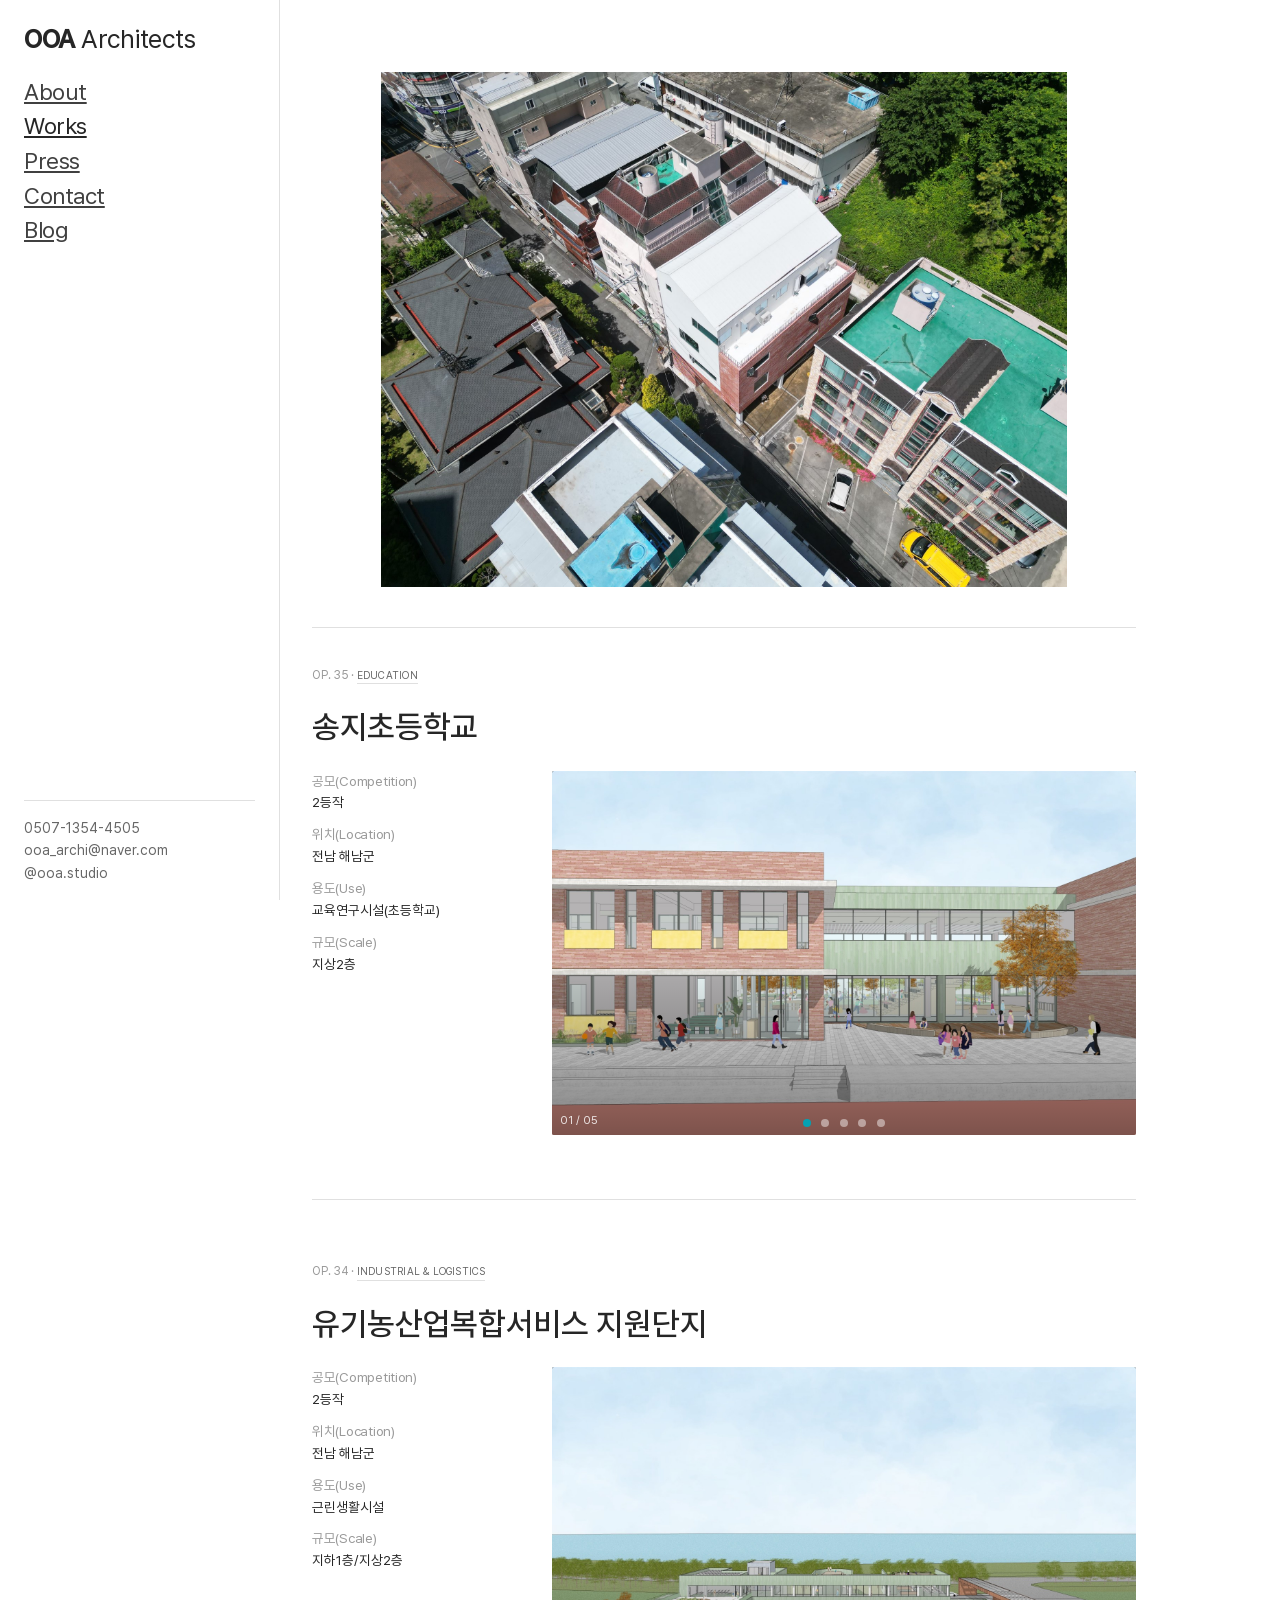
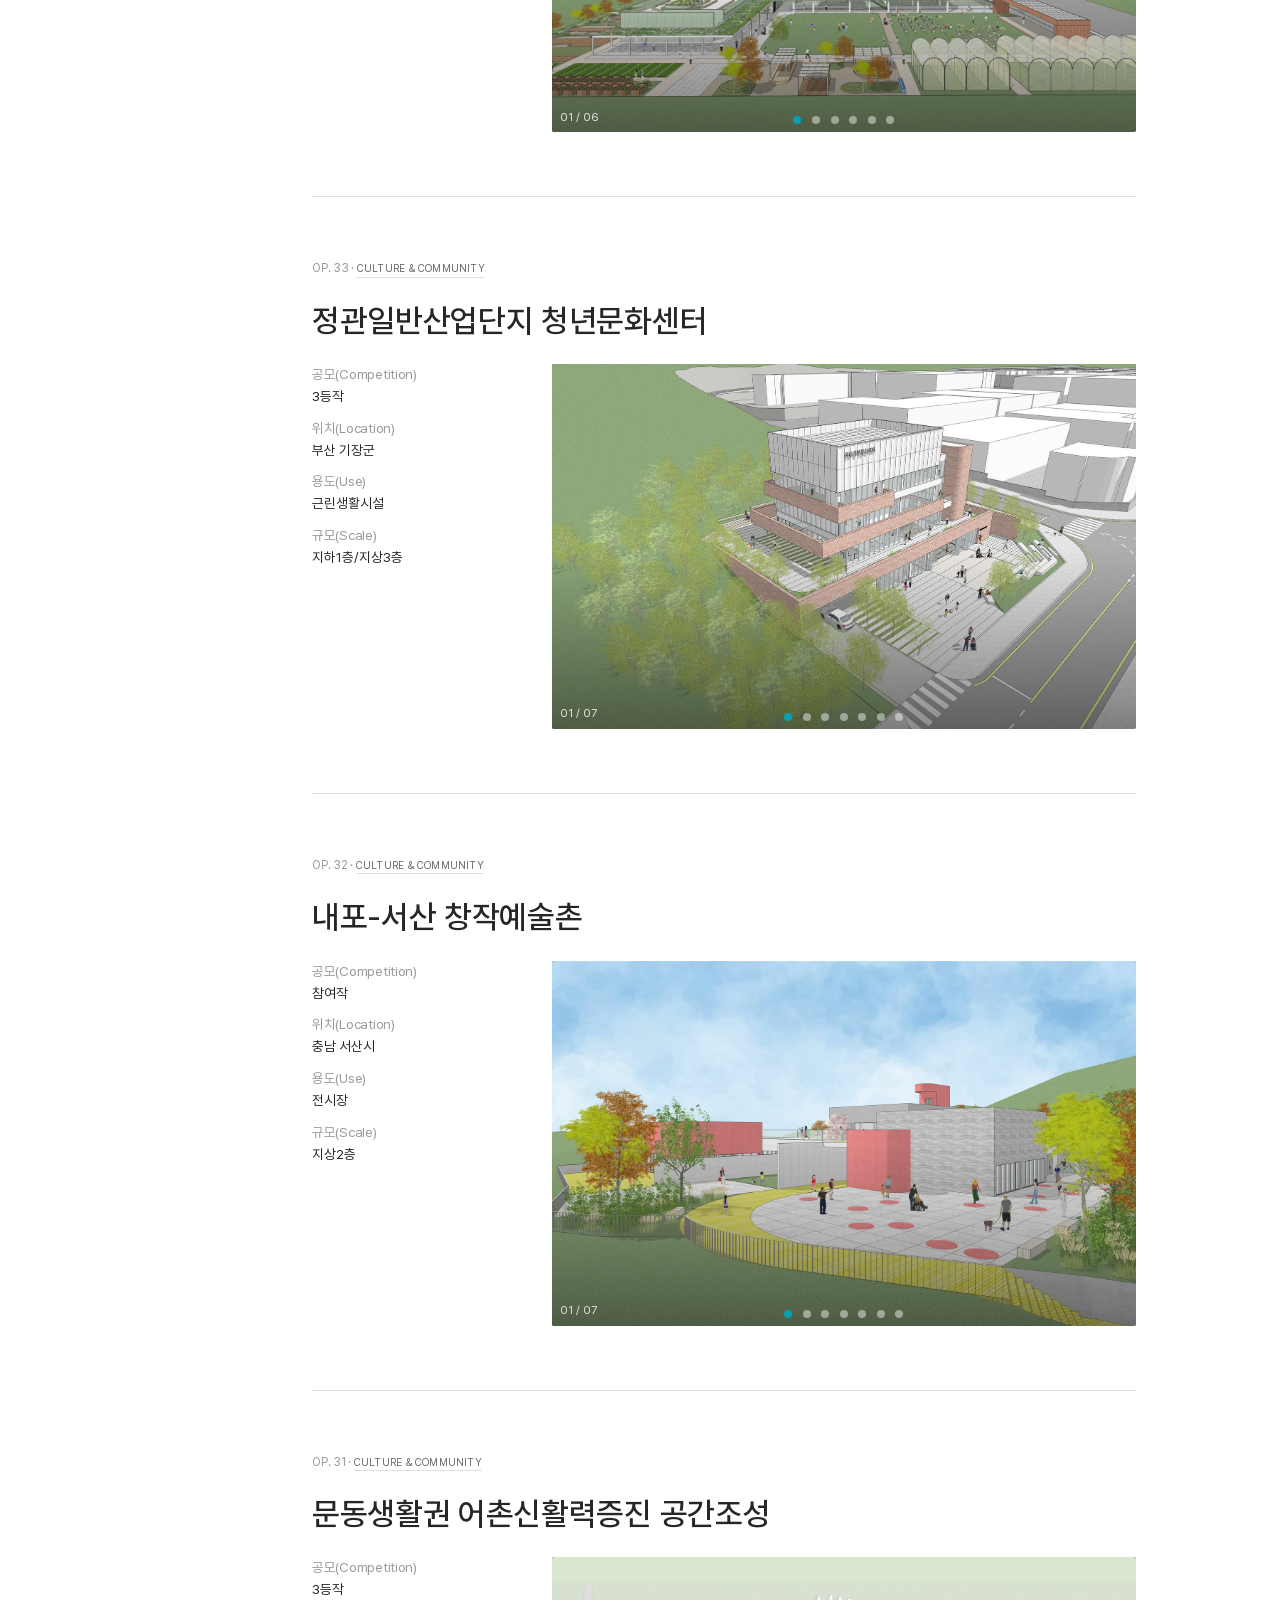
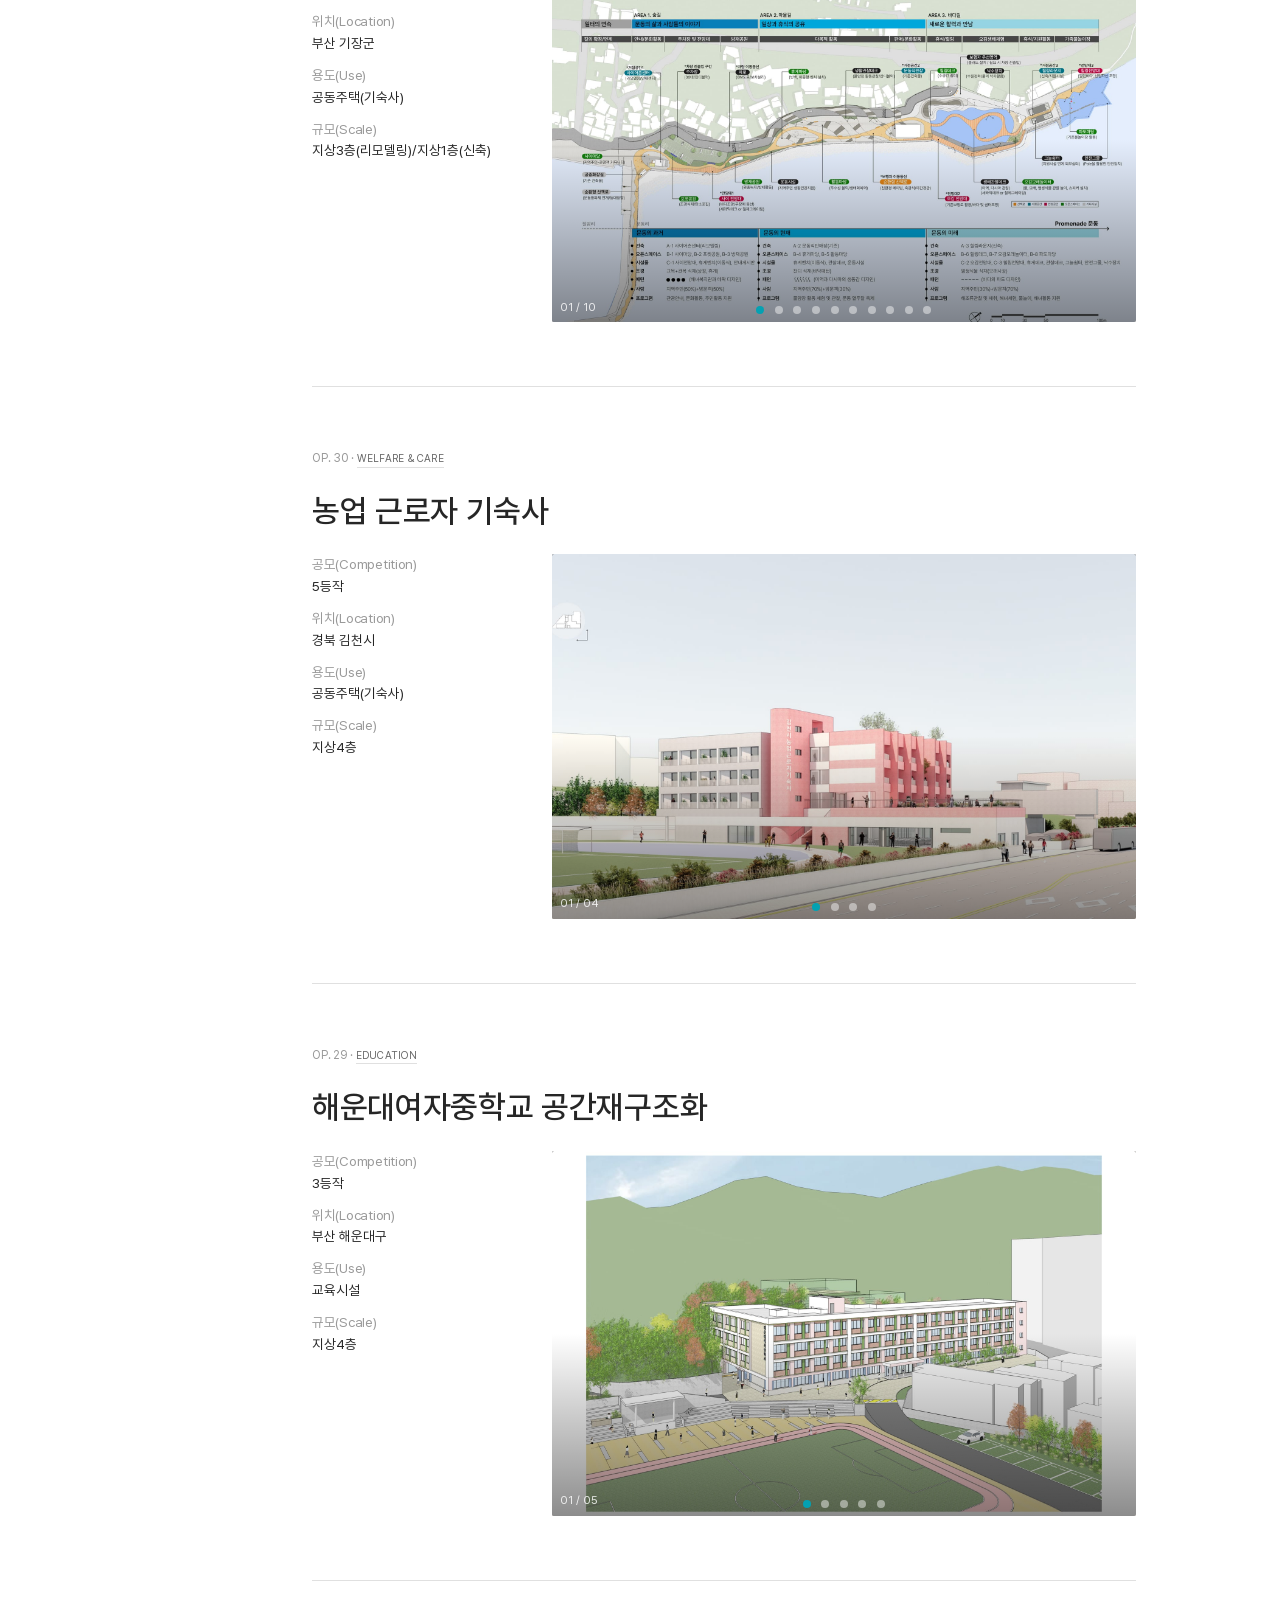
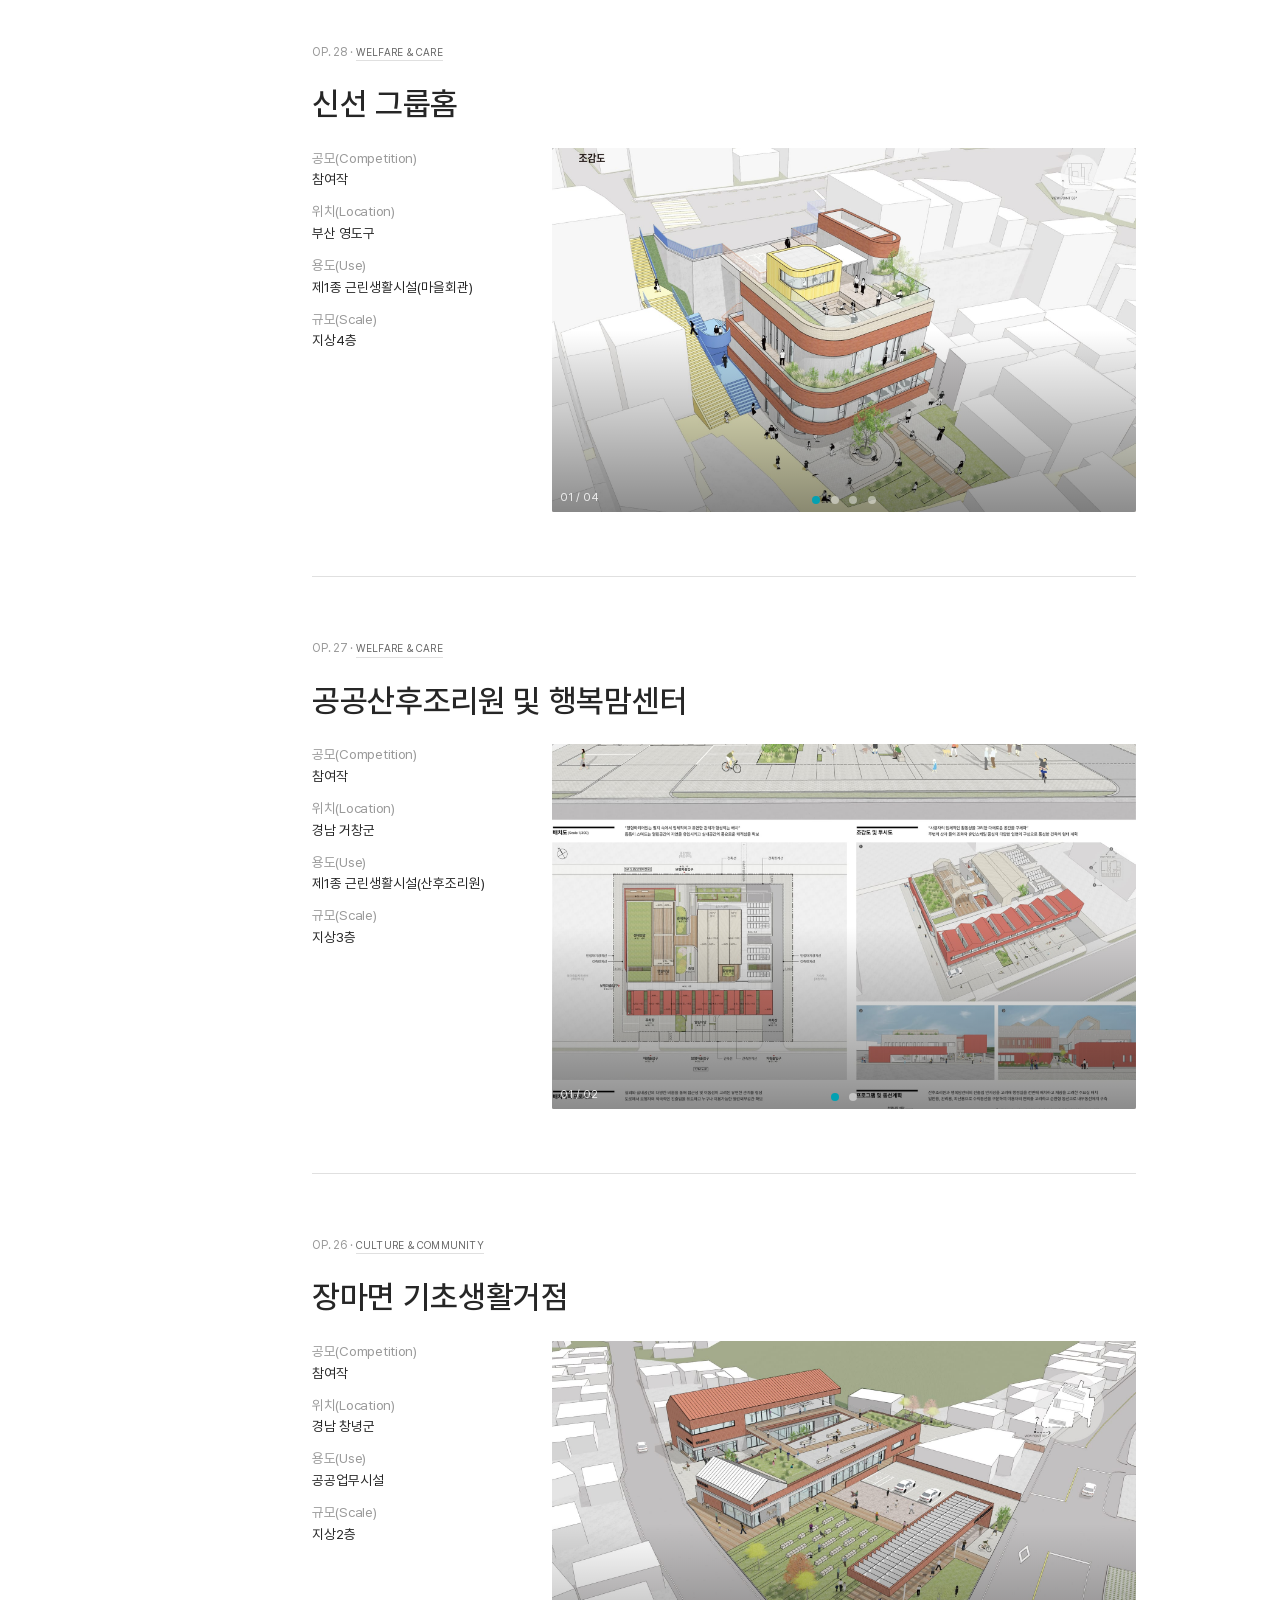
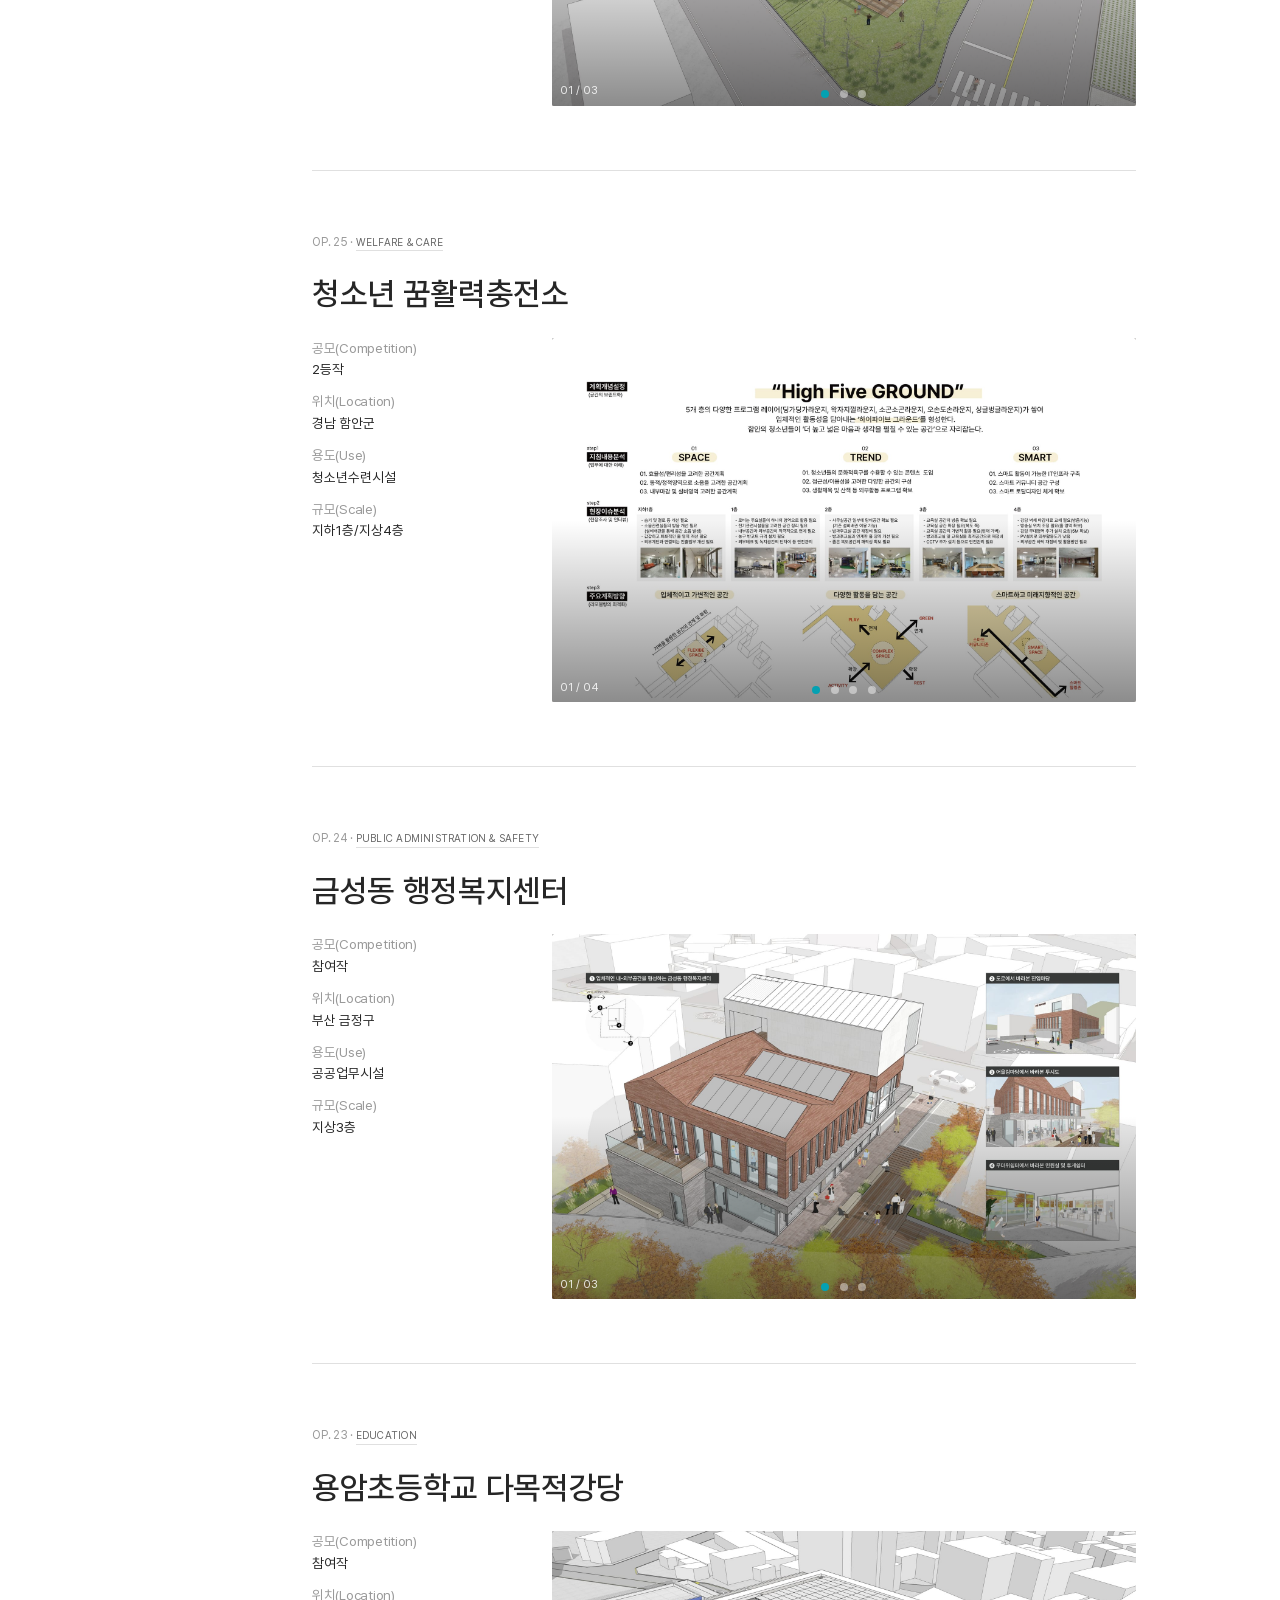
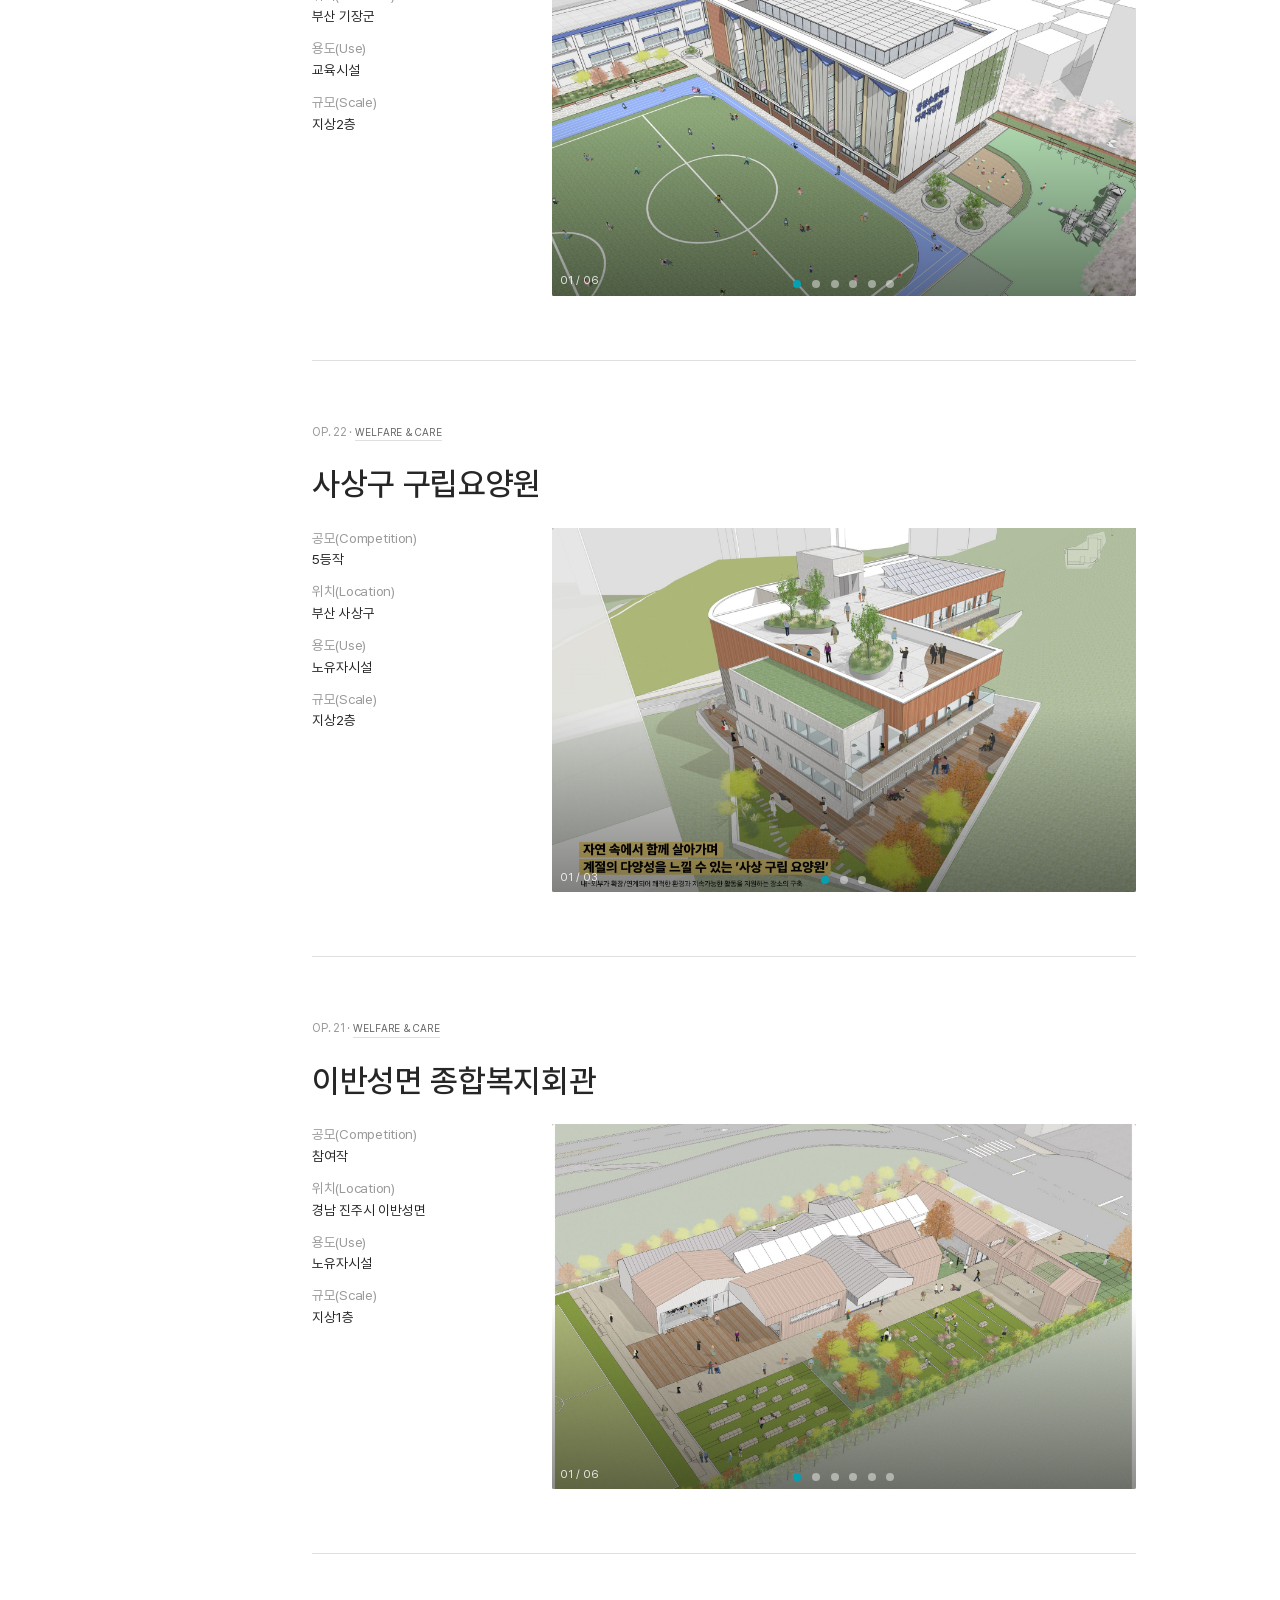
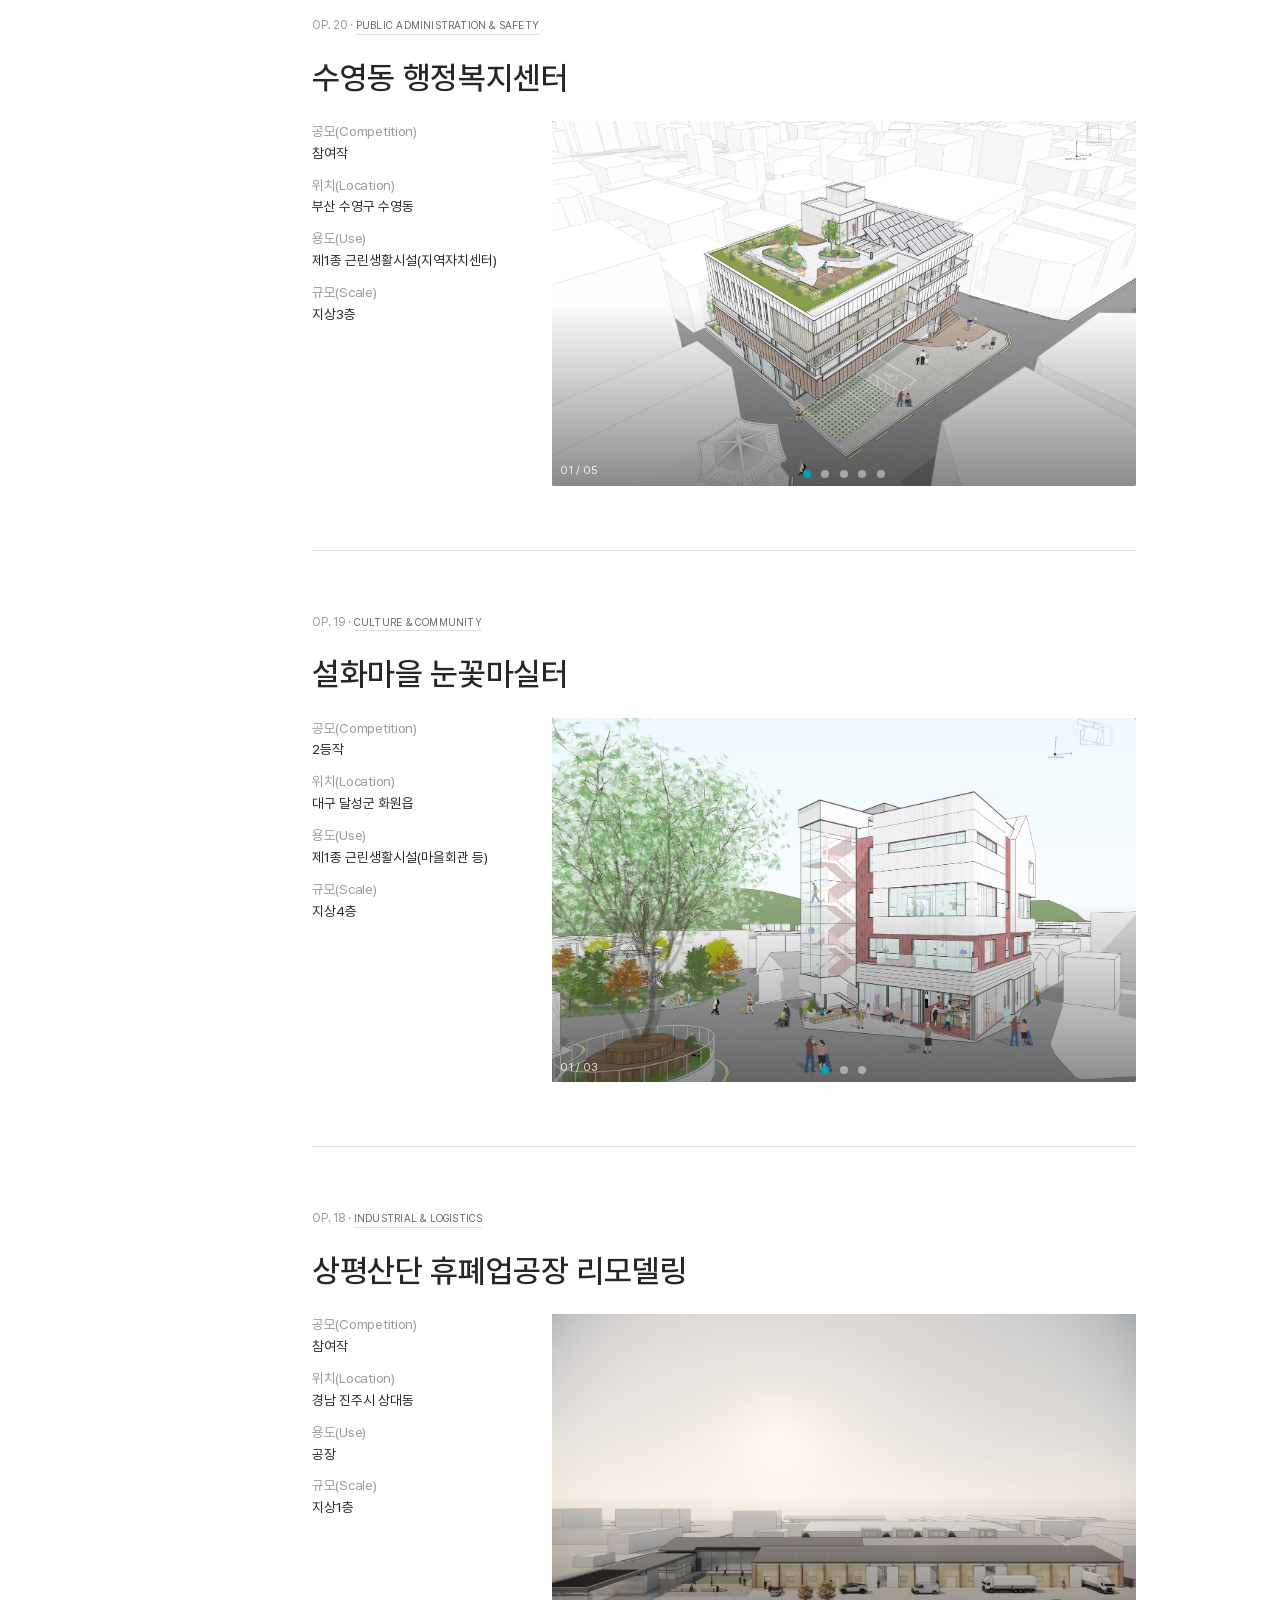
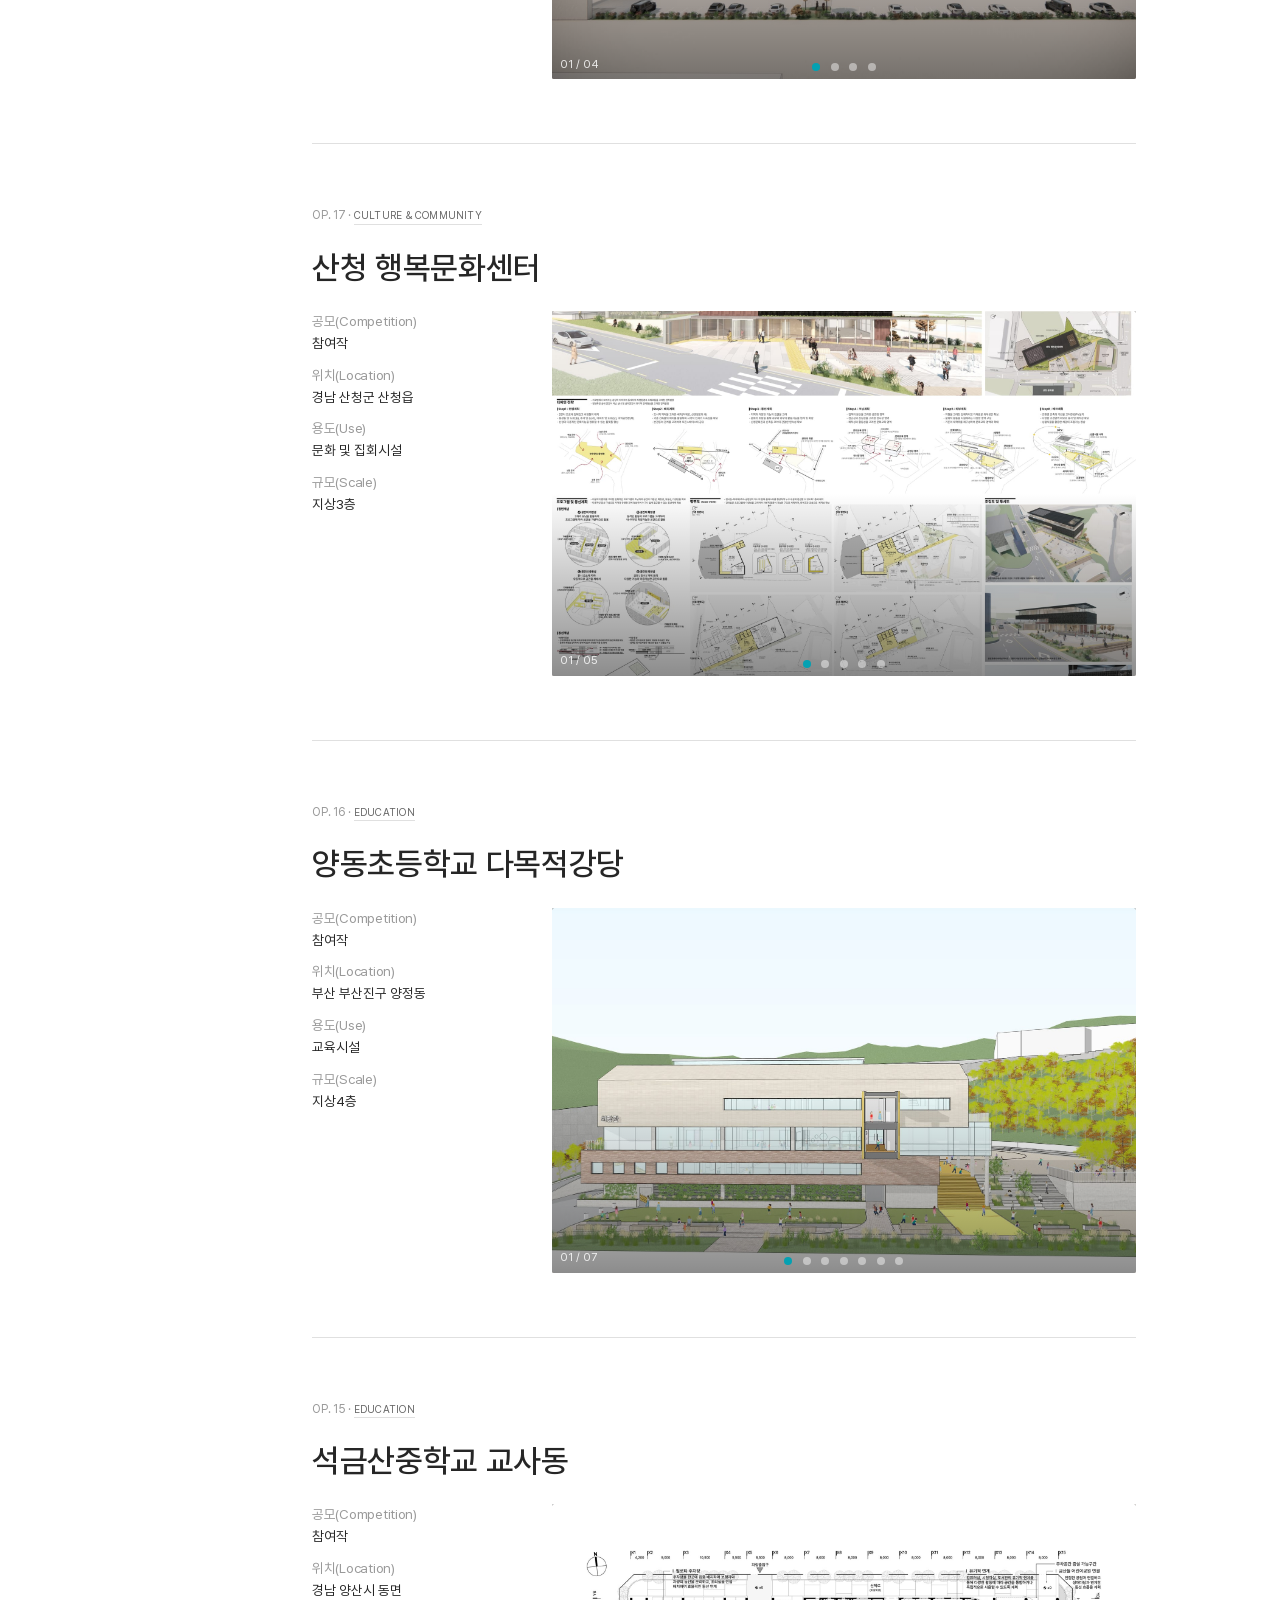
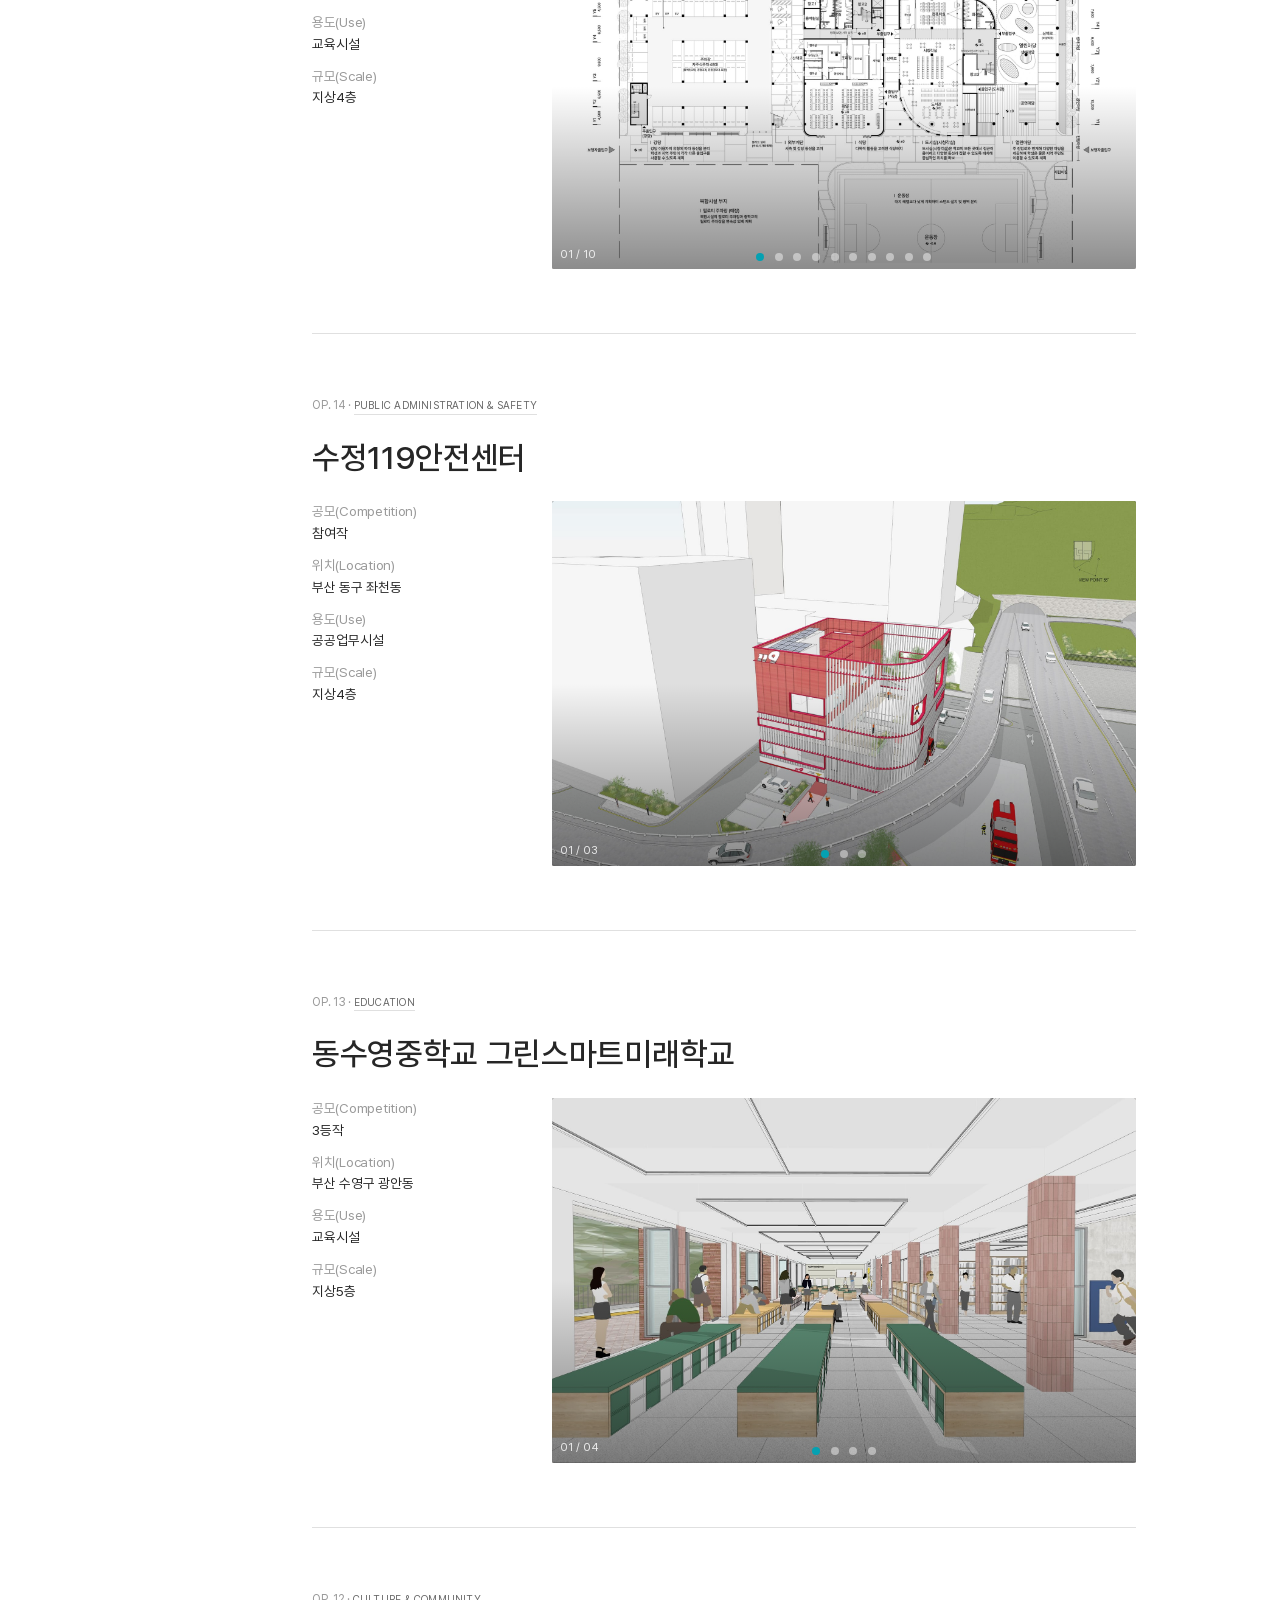
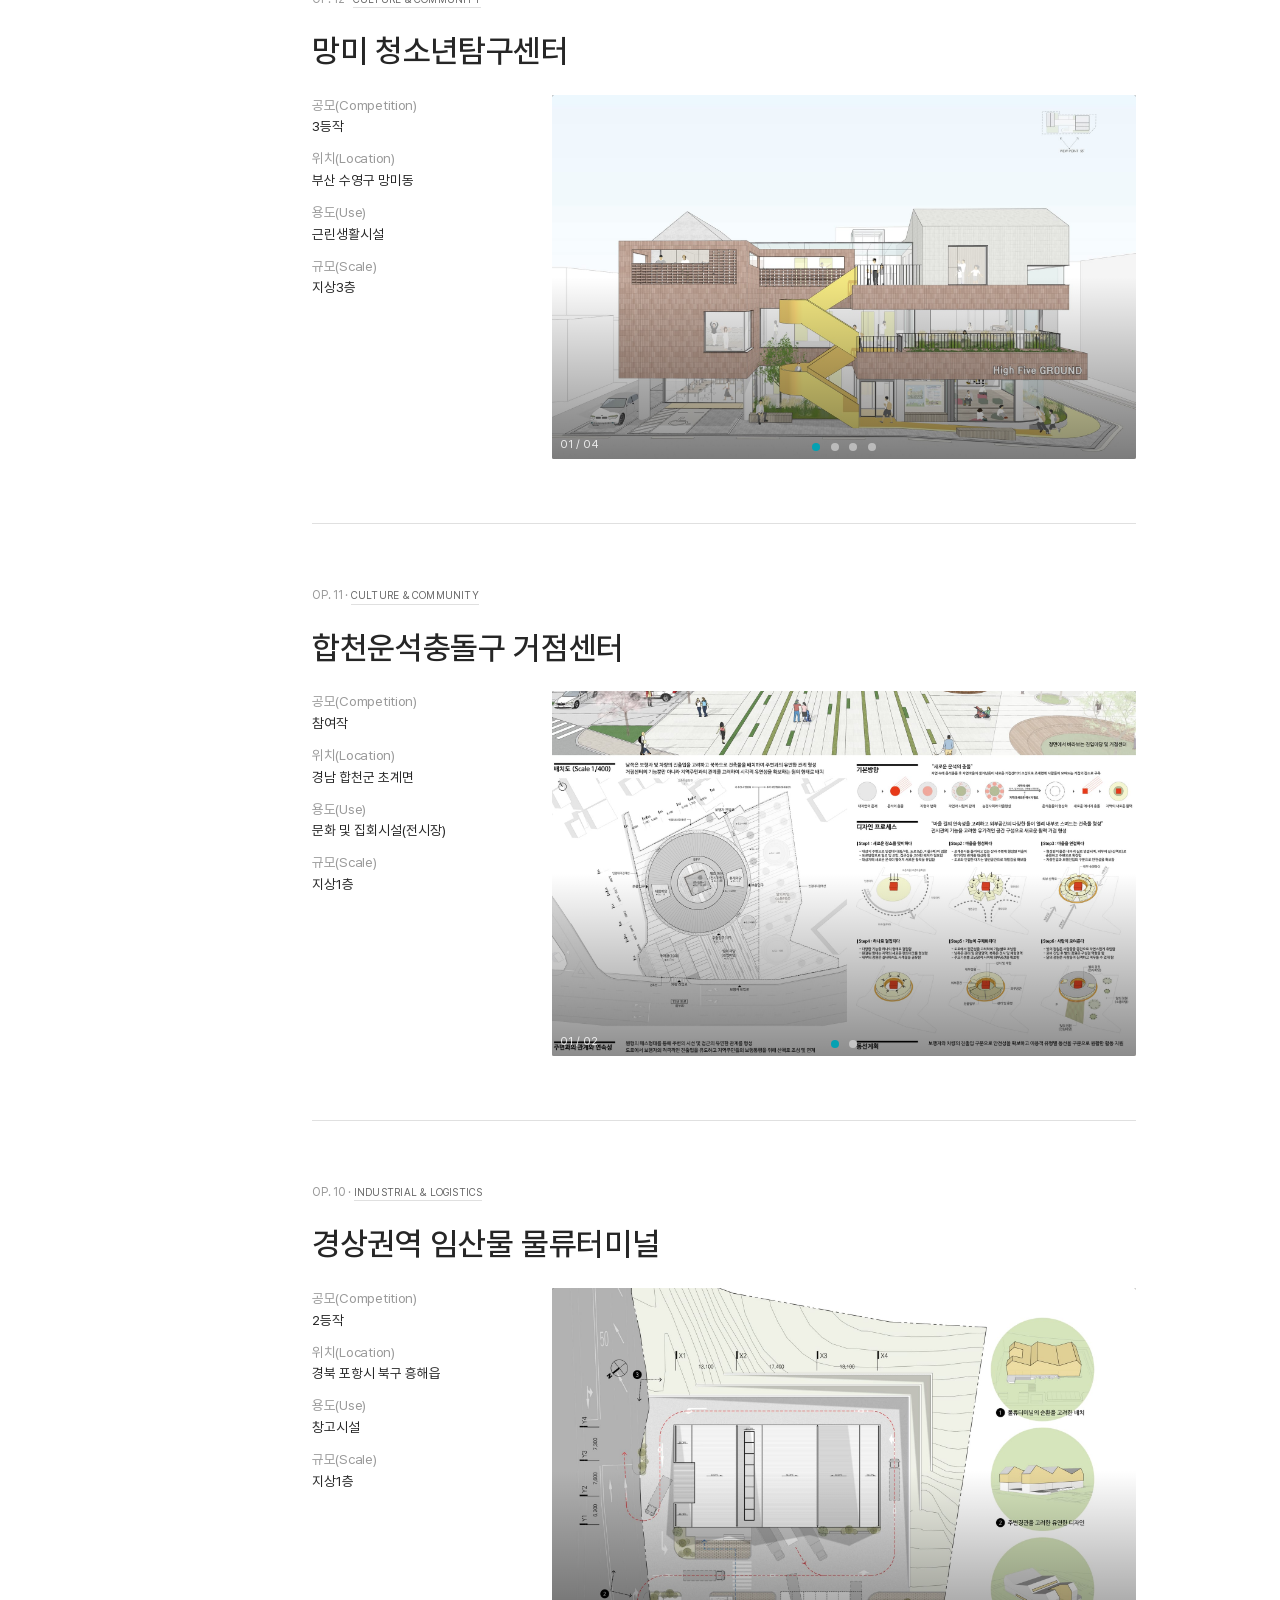
==== index.html @ 3f533fe4 "Op.35 송지초등학교(해남) 추가 2026년 해남군 설계공모 2등작을 Works에 신규 등록했다.  - images/projects/35-songji-elementary-scho" ====
<!DOCTYPE html>
<html lang="ko">
<head>
  <meta charset="UTF-8" />
  <meta name="viewport" content="width=device-width, initial-scale=1.0" />
  <title>오오에이건축사사무소 | 부산 건축설계·설계공모 OOA Architects</title>
  <meta name="description" content="부산 중구의 건축사사무소 오오에이건축사사무소(OOA Architects). 교육·복지·공공청사·문화·주거·상업·산업시설 설계공모 수상작과 프로젝트를 소개합니다." />
  <meta name="keywords" content="오오에이건축사사무소, OOA Architects, 부산 건축사사무소, 부산 건축설계" />
  <link rel="canonical" href="https://www.ooa-architects.com/" />
  <meta name="naver-site-verification" content="045cc6b8702528b6ae984b7a32e653ee4ea20d9f" />
  <meta name="google-site-verification" content="rxF_bK50j1vF-ZGdGX7BsOMOdEpN5sHxT-WtcqZuqFM" />

  <meta property="og:type" content="website" />
  <meta property="og:site_name" content="오오에이건축사사무소 OOA Architects" />
  <meta property="og:locale" content="ko_KR" />
  <meta property="og:url" content="https://www.ooa-architects.com/" />
  <meta property="og:title" content="오오에이건축사사무소 | 부산 건축설계·설계공모 OOA Architects" />
  <meta property="og:description" content="부산 중구의 건축사사무소 오오에이건축사사무소(OOA Architects). 교육·복지·공공청사·문화·주거·상업·산업시설 설계공모 수상작과 프로젝트를 소개합니다." />
  <meta property="og:image" content="https://www.ooa-architects.com/images/brand/og-cover.jpg" />
  <meta name="twitter:card" content="summary_large_image" />
  <meta name="twitter:title" content="오오에이건축사사무소 | 부산 건축설계·설계공모 OOA Architects" />
  <meta name="twitter:description" content="부산 건축사사무소 오오에이건축사사무소(OOA Architects)의 설계공모 수상작과 프로젝트." />
  <meta name="twitter:image" content="https://www.ooa-architects.com/images/brand/og-cover.jpg" />

  <link rel="icon" type="image/png" sizes="32x32" href="favicon-32x32.png" />
  <link rel="icon" type="image/png" sizes="16x16" href="favicon-16x16.png" />
  <link rel="apple-touch-icon" sizes="180x180" href="apple-touch-icon.png" />

  <link rel="stylesheet" href="css/style.css" />

  <script type="application/ld+json">
  {
    "@context": "https://schema.org",
    "@type": "ProfessionalService",
    "name": "오오에이건축사사무소 (OOA Architects)",
    "alternateName": ["오오에이건축사사무소", "OOA Architects"],
    "image": "https://www.ooa-architects.com/images/brand/og-cover.jpg",
    "url": "https://www.ooa-architects.com/",
    "telephone": "+82-507-1354-4505",
    "email": "ooa_archi@naver.com",
    "description": "부산 중구의 건축사사무소. 교육·복지·공공청사·문화·주거·상업·산업시설 설계공모 및 프로젝트를 수행합니다.",
    "foundingDate": "2023",
    "areaServed": {"@type": "AdministrativeArea", "name": "부산광역시"},
    "address": {
      "@type": "PostalAddress",
      "streetAddress": "대청로98, 4층",
      "addressLocality": "중구",
      "addressRegion": "부산광역시",
      "addressCountry": "KR"
    },
    "sameAs": ["https://www.instagram.com/ooa.studio", "https://blog.naver.com/ooa_architects"]
  }
  </script>
</head>
<body>
  <div class="intro-splash" id="introSplash" aria-hidden="true">
    <span class="intro-dot"></span>
    <div class="intro-lines">
      <p class="intro-line"><span class="intro-strong">O</span><span class="intro-light">ptimum</span></p>
      <p class="intro-line"><span class="intro-strong">O</span><span class="intro-light">pus</span></p>
      <p class="intro-line"><span class="intro-strong">A</span><span class="intro-light">rchitecture</span></p>
    </div>
  </div>

  <div class="app-shell">
    <button class="sidebar-toggle" aria-label="메뉴 열기" aria-expanded="false" aria-controls="sidebar">
      <span></span><span></span><span></span>
    </button>

    <aside class="sidebar" id="sidebar">
      <div class="sidebar-top">
        <a class="logo" href="./"><span class="logo-strong">OOA</span> Architects</a>
      </div>

      <nav class="nav-main" aria-label="주 메뉴">
        <a href="about.html">About</a>

        <details class="nav-tree">
        <summary>Works</summary>

        <details class="nav-category">
          <summary>주거·상업시설</summary>
          <ul class="project-list">
            <li><a href="project.html#07-byeolbit-village-guesthouse">별빛마을 게스트하우스</a></li>
            <li><a href="project.html#03-wondong-second-house">원동 세컨하우스</a></li>
            <li><a href="project.html#02-hwamyeong-mixed-use-house">화명 상가주택</a></li>
            <li><a href="project.html#01-mangmi-neighborhood-facility">망미 근린생활시설</a></li>
          </ul>
        </details>

        <details class="nav-category">
          <summary>문화·커뮤니티시설</summary>
          <ul class="project-list">
            <li><a href="project.html#33-jeonggwan-youth-culture-center">정관일반산업단지 청년문화센터</a></li>
            <li><a href="project.html#32-seosan-naepo-art-village">내포-서산 창작예술촌</a></li>
            <li><a href="project.html#31-mundong-fishing-village-revitalization">문동생활권 어촌신활력증진 공간조성</a></li>
            <li><a href="project.html#26-jangma-basic-living-hub">장마면 기초생활거점</a></li>
            <li><a href="project.html#19-seolhwa-village-snow-rest-area">설화마을 눈꽃마실터</a></li>
            <li><a href="project.html#17-sancheong-happiness-culture-center">산청 행복문화센터</a></li>
            <li><a href="project.html#12-mangmi-youth-center">망미 청소년탐구센터</a></li>
            <li><a href="project.html#11-hapcheon-meteorite-crater-center">합천운석충돌구 거점센터</a></li>
            <li><a href="project.html#08-namhaean-viewpoint">남해안 명품전망공간</a></li>
            <li><a href="project.html#05-gimcheon-culture-center">김천1일반산업단지 복합문화센터</a></li>
          </ul>
        </details>

        <details class="nav-category">
          <summary>교육시설</summary>
          <ul class="project-list">
            <li><a href="project.html#35-songji-elementary-school">송지초등학교</a></li>
            <li><a href="project.html#29-haeundae-girls-middle-school">해운대여자중학교 공간재구조화</a></li>
            <li><a href="project.html#23-yongam-elementary-hall">용암초등학교 다목적강당</a></li>
            <li><a href="project.html#16-yangdong-elementary-hall">양동초등학교 다목적강당</a></li>
            <li><a href="project.html#15-seokgeumsan-middle-school">석금산중학교 교사동</a></li>
            <li><a href="project.html#13-dongsuyeong-middle-school">동수영중학교 그린스마트미래학교</a></li>
            <li><a href="project.html#09-hapcheon-girls-high-school">합천여자고등학교 그린스마트 미래학교</a></li>
          </ul>
        </details>

        <details class="nav-category">
          <summary>복지·돌봄시설</summary>
          <ul class="project-list">
            <li><a href="project.html#30-gimcheon-farm-worker-dormitory">농업 근로자 기숙사</a></li>
            <li><a href="project.html#28-sinseon-group-home">신선 그룹홈</a></li>
            <li><a href="project.html#27-geochang-postpartum-care-center">공공산후조리원 및 행복맘센터</a></li>
            <li><a href="project.html#25-haman-youth-dream-station">청소년 꿈활력충전소</a></li>
            <li><a href="project.html#22-sasang-nursing-home">사상구 구립요양원</a></li>
            <li><a href="project.html#21-ibanseong-welfare-center">이반성면 종합복지회관</a></li>
            <li><a href="project.html#04-namsan-silver-community">남산지구 실버커뮤니티 교류공간</a></li>
          </ul>
        </details>

        <details class="nav-category">
          <summary>공공청사·안전시설</summary>
          <ul class="project-list">
            <li><a href="project.html#24-geumseong-dong-community-center">금성동 행정복지센터</a></li>
            <li><a href="project.html#20-suyeong-dong-community-center">수영동 행정복지센터</a></li>
            <li><a href="project.html#14-sujeong-119-safety-center">수정119안전센터</a></li>
            <li><a href="project.html#06-munhyeon-complex-government-building">문현4동 복합청사</a></li>
          </ul>
        </details>

        <details class="nav-category">
          <summary>산업·물류시설</summary>
          <ul class="project-list">
            <li><a href="project.html#34-haenam-organic-industry-complex">유기농산업복합서비스 지원단지</a></li>
            <li><a href="project.html#18-sangpyeong-industrial-remodel">상평산단 휴폐업공장 리모델링</a></li>
            <li><a href="project.html#10-pohang-agri-logistics-terminal">경상권역 임산물 물류터미널</a></li>
          </ul>
        </details>

      </details>

        <a href="press.html">Press</a>
        <a href="contact.html">Contact</a>
        <a href="https://blog.naver.com/ooa_architects" target="_blank" rel="noopener noreferrer">Blog</a>
      </nav>

      <div class="sidebar-contact">
        <p>0507-1354-4505</p>
        <p><a href="mailto:ooa_archi@naver.com">ooa_archi@naver.com</a></p>
        <p><a href="https://www.instagram.com/ooa.studio" target="_blank" rel="noopener">@ooa.studio</a></p>
      </div>
    </aside>

    <main class="page-content">
      <div class="content-col">
        <h1 class="visually-hidden">오오에이건축사사무소 OOA Architects — 공간의 본질을 설계하는 부산 건축사사무소</h1>

        <div class="hero-visual" data-hero-slideshow aria-label="오오에이건축사사무소 대표 이미지 슬라이드쇼">
          <img class="hero-visual-img is-active" src="images/main/01.jpg" alt="오오에이건축사사무소 대표 이미지 1" loading="eager" />
          <img class="hero-visual-img" src="images/main/02.jpg" alt="오오에이건축사사무소 대표 이미지 2" loading="eager" />
          <img class="hero-visual-img" src="images/main/03.jpg" alt="오오에이건축사사무소 대표 이미지 3" loading="eager" />
          <img class="hero-visual-img" src="images/main/04.jpg" alt="오오에이건축사사무소 대표 이미지 4" loading="eager" />
          <img class="hero-visual-img" src="images/main/05.jpg" alt="오오에이건축사사무소 대표 이미지 5" loading="eager" />
          <img class="hero-visual-img" src="images/main/06.jpg" alt="오오에이건축사사무소 대표 이미지 6" loading="eager" />
        </div>

        <hr class="divider" />

        <article id="35-songji-elementary-school" class="project-entry" aria-labelledby="35-songji-elementary-school-title">
          <p class="eyebrow project-entry-title">Op. 35 · <span class="tag-label">Education</span></p>
          <h2 id="35-songji-elementary-school-title" class="heading-md" style="margin-top: 0.5em;">송지초등학교</h2>
          <div class="project-entry-grid" style="margin-top: var(--space-3);">
            <dl class="project-meta-list">
              <dt>공모(Competition)</dt><dd>2등작</dd>
              <dt>위치(Location)</dt><dd>전남 해남군</dd>
              <dt>용도(Use)</dt><dd>교육연구시설(초등학교)</dd>
              <dt>규모(Scale)</dt><dd>지상2층</dd>
            </dl>
            <div class="slideshow" data-slideshow tabindex="0" aria-roledescription="슬라이드쇼" aria-label="송지초등학교 이미지 슬라이드쇼">
              <span class="slide-caption">Op. 35 · 송지초등학교</span>
              <div class="slideshow-track">
                <div class="slide tile-a is-active" data-slide role="img" aria-label="송지초등학교 이미지 1" aria-hidden="false">
                  <img class="slide-img" src="images/projects/35-songji-elementary-school/01.jpg" alt="송지초등학교 (전남 해남군, 교육연구시설) 이미지 1" loading="lazy" />
                  <span class="slide-index">01 / 05</span>
                </div>
                <div class="slide tile-b" data-slide role="img" aria-label="송지초등학교 이미지 2" aria-hidden="true">
                  <img class="slide-img" src="images/projects/35-songji-elementary-school/02.jpg" alt="송지초등학교 (전남 해남군, 교육연구시설) 이미지 2" loading="lazy" />
                  <span class="slide-index">02 / 05</span>
                </div>
                <div class="slide tile-c" data-slide role="img" aria-label="송지초등학교 이미지 3" aria-hidden="true">
                  <img class="slide-img" src="images/projects/35-songji-elementary-school/03.jpg" alt="송지초등학교 (전남 해남군, 교육연구시설) 이미지 3" loading="lazy" />
                  <span class="slide-index">03 / 05</span>
                </div>
                <div class="slide tile-d" data-slide role="img" aria-label="송지초등학교 이미지 4" aria-hidden="true">
                  <img class="slide-img" src="images/projects/35-songji-elementary-school/04.jpg" alt="송지초등학교 (전남 해남군, 교육연구시설) 이미지 4" loading="lazy" />
                  <span class="slide-index">04 / 05</span>
                </div>
                <div class="slide tile-a" data-slide role="img" aria-label="송지초등학교 이미지 5" aria-hidden="true">
                  <img class="slide-img" src="images/projects/35-songji-elementary-school/05.jpg" alt="송지초등학교 (전남 해남군, 교육연구시설) 이미지 5" loading="lazy" />
                  <span class="slide-index">05 / 05</span>
                </div>
              </div>
              <button class="slide-zone slide-zone-prev" type="button" aria-label="이전 이미지"></button>
              <button class="slide-zone slide-zone-next" type="button" aria-label="다음 이미지"></button>
              <div class="slide-dots" role="tablist" aria-label="이미지 선택">
                <button class="slide-dot is-active" data-dot="0" role="tab" aria-selected="true" aria-label="1번 이미지"></button>
                <button class="slide-dot" data-dot="1" role="tab" aria-selected="false" aria-label="2번 이미지"></button>
                <button class="slide-dot" data-dot="2" role="tab" aria-selected="false" aria-label="3번 이미지"></button>
                <button class="slide-dot" data-dot="3" role="tab" aria-selected="false" aria-label="4번 이미지"></button>
                <button class="slide-dot" data-dot="4" role="tab" aria-selected="false" aria-label="5번 이미지"></button>
              </div>
            </div>
          </div>
        </article>

        <article id="34-haenam-organic-industry-complex" class="project-entry" aria-labelledby="34-haenam-organic-industry-complex-title">
          <p class="eyebrow project-entry-title">Op. 34 · <span class="tag-label">Industrial &amp; Logistics</span></p>
          <h2 id="34-haenam-organic-industry-complex-title" class="heading-md" style="margin-top: 0.5em;">유기농산업복합서비스 지원단지</h2>
          <div class="project-entry-grid" style="margin-top: var(--space-3);">
            <dl class="project-meta-list">
              <dt>공모(Competition)</dt><dd>2등작</dd>
              <dt>위치(Location)</dt><dd>전남 해남군</dd>
              <dt>용도(Use)</dt><dd>근린생활시설</dd>
              <dt>규모(Scale)</dt><dd>지하1층/지상2층</dd>
            </dl>
            <div class="slideshow" data-slideshow tabindex="0" aria-roledescription="슬라이드쇼" aria-label="유기농산업복합서비스 지원단지 이미지 슬라이드쇼">
              <span class="slide-caption">Op. 34 · 유기농산업복합서비스 지원단지</span>
              <div class="slideshow-track">
                <div class="slide tile-a is-active" data-slide role="img" aria-label="유기농산업복합서비스 지원단지 이미지 1" aria-hidden="false">
                  <img class="slide-img" src="images/projects/34-haenam-organic-industry-complex/01.jpg" alt="유기농산업복합서비스 지원단지 (전남 해남군, 근린생활시설) 이미지 1" loading="lazy" />
                  <span class="slide-index">01 / 06</span>
                </div>
                <div class="slide tile-b" data-slide role="img" aria-label="유기농산업복합서비스 지원단지 이미지 2" aria-hidden="true">
                  <img class="slide-img" src="images/projects/34-haenam-organic-industry-complex/02.jpg" alt="유기농산업복합서비스 지원단지 (전남 해남군, 근린생활시설) 이미지 2" loading="lazy" />
                  <span class="slide-index">02 / 06</span>
                </div>
                <div class="slide tile-c" data-slide role="img" aria-label="유기농산업복합서비스 지원단지 이미지 3" aria-hidden="true">
                  <img class="slide-img" src="images/projects/34-haenam-organic-industry-complex/03.jpg" alt="유기농산업복합서비스 지원단지 (전남 해남군, 근린생활시설) 이미지 3" loading="lazy" />
                  <span class="slide-index">03 / 06</span>
                </div>
                <div class="slide tile-d" data-slide role="img" aria-label="유기농산업복합서비스 지원단지 이미지 4" aria-hidden="true">
                  <img class="slide-img" src="images/projects/34-haenam-organic-industry-complex/04.jpg" alt="유기농산업복합서비스 지원단지 (전남 해남군, 근린생활시설) 이미지 4" loading="lazy" />
                  <span class="slide-index">04 / 06</span>
                </div>
                <div class="slide tile-a" data-slide role="img" aria-label="유기농산업복합서비스 지원단지 이미지 5" aria-hidden="true">
                  <img class="slide-img" src="images/projects/34-haenam-organic-industry-complex/05.jpg" alt="유기농산업복합서비스 지원단지 (전남 해남군, 근린생활시설) 이미지 5" loading="lazy" />
                  <span class="slide-index">05 / 06</span>
                </div>
                <div class="slide tile-b" data-slide role="img" aria-label="유기농산업복합서비스 지원단지 이미지 6" aria-hidden="true">
                  <img class="slide-img" src="images/projects/34-haenam-organic-industry-complex/06.jpg" alt="유기농산업복합서비스 지원단지 (전남 해남군, 근린생활시설) 이미지 6" loading="lazy" />
                  <span class="slide-index">06 / 06</span>
                </div>
              </div>
              <button class="slide-zone slide-zone-prev" type="button" aria-label="이전 이미지"></button>
              <button class="slide-zone slide-zone-next" type="button" aria-label="다음 이미지"></button>
              <div class="slide-dots" role="tablist" aria-label="이미지 선택">
                <button class="slide-dot is-active" data-dot="0" role="tab" aria-selected="true" aria-label="1번 이미지"></button>
                <button class="slide-dot" data-dot="1" role="tab" aria-selected="false" aria-label="2번 이미지"></button>
                <button class="slide-dot" data-dot="2" role="tab" aria-selected="false" aria-label="3번 이미지"></button>
                <button class="slide-dot" data-dot="3" role="tab" aria-selected="false" aria-label="4번 이미지"></button>
                <button class="slide-dot" data-dot="4" role="tab" aria-selected="false" aria-label="5번 이미지"></button>
                <button class="slide-dot" data-dot="5" role="tab" aria-selected="false" aria-label="6번 이미지"></button>
              </div>
            </div>
          </div>
        </article>

        <article id="33-jeonggwan-youth-culture-center" class="project-entry" aria-labelledby="33-jeonggwan-youth-culture-center-title">
          <p class="eyebrow project-entry-title">Op. 33 · <span class="tag-label">Culture &amp; Community</span></p>
          <h2 id="33-jeonggwan-youth-culture-center-title" class="heading-md" style="margin-top: 0.5em;">정관일반산업단지 청년문화센터</h2>
          <div class="project-entry-grid" style="margin-top: var(--space-3);">
            <dl class="project-meta-list">
              <dt>공모(Competition)</dt><dd>3등작</dd>
              <dt>위치(Location)</dt><dd>부산 기장군</dd>
              <dt>용도(Use)</dt><dd>근린생활시설</dd>
              <dt>규모(Scale)</dt><dd>지하1층/지상3층</dd>
            </dl>
            <div class="slideshow" data-slideshow tabindex="0" aria-roledescription="슬라이드쇼" aria-label="정관일반산업단지 청년문화센터 이미지 슬라이드쇼">
              <span class="slide-caption">Op. 33 · 정관일반산업단지 청년문화센터</span>
              <div class="slideshow-track">
                <div class="slide tile-a is-active" data-slide role="img" aria-label="정관일반산업단지 청년문화센터 이미지 1" aria-hidden="false">
                  <img class="slide-img" src="images/projects/33-jeonggwan-youth-culture-center/01.jpg" alt="정관일반산업단지 청년문화센터 (부산 기장군, 근린생활시설) 이미지 1" loading="lazy" />
                  <span class="slide-index">01 / 07</span>
                </div>
                <div class="slide tile-b" data-slide role="img" aria-label="정관일반산업단지 청년문화센터 이미지 2" aria-hidden="true">
                  <img class="slide-img" src="images/projects/33-jeonggwan-youth-culture-center/02.jpg" alt="정관일반산업단지 청년문화센터 (부산 기장군, 근린생활시설) 이미지 2" loading="lazy" />
                  <span class="slide-index">02 / 07</span>
                </div>
                <div class="slide tile-c" data-slide role="img" aria-label="정관일반산업단지 청년문화센터 이미지 3" aria-hidden="true">
                  <img class="slide-img" src="images/projects/33-jeonggwan-youth-culture-center/03.jpg" alt="정관일반산업단지 청년문화센터 (부산 기장군, 근린생활시설) 이미지 3" loading="lazy" />
                  <span class="slide-index">03 / 07</span>
                </div>
                <div class="slide tile-d" data-slide role="img" aria-label="정관일반산업단지 청년문화센터 이미지 4" aria-hidden="true">
                  <img class="slide-img" src="images/projects/33-jeonggwan-youth-culture-center/04.jpg" alt="정관일반산업단지 청년문화센터 (부산 기장군, 근린생활시설) 이미지 4" loading="lazy" />
                  <span class="slide-index">04 / 07</span>
                </div>
                <div class="slide tile-a" data-slide role="img" aria-label="정관일반산업단지 청년문화센터 이미지 5" aria-hidden="true">
                  <img class="slide-img" src="images/projects/33-jeonggwan-youth-culture-center/05.jpg" alt="정관일반산업단지 청년문화센터 (부산 기장군, 근린생활시설) 이미지 5" loading="lazy" />
                  <span class="slide-index">05 / 07</span>
                </div>
                <div class="slide tile-b" data-slide role="img" aria-label="정관일반산업단지 청년문화센터 이미지 6" aria-hidden="true">
                  <img class="slide-img" src="images/projects/33-jeonggwan-youth-culture-center/06.jpg" alt="정관일반산업단지 청년문화센터 (부산 기장군, 근린생활시설) 이미지 6" loading="lazy" />
                  <span class="slide-index">06 / 07</span>
                </div>
                <div class="slide tile-c" data-slide role="img" aria-label="정관일반산업단지 청년문화센터 이미지 7" aria-hidden="true">
                  <img class="slide-img" src="images/projects/33-jeonggwan-youth-culture-center/07.jpg" alt="정관일반산업단지 청년문화센터 (부산 기장군, 근린생활시설) 이미지 7" loading="lazy" />
                  <span class="slide-index">07 / 07</span>
                </div>
              </div>
              <button class="slide-zone slide-zone-prev" type="button" aria-label="이전 이미지"></button>
              <button class="slide-zone slide-zone-next" type="button" aria-label="다음 이미지"></button>
              <div class="slide-dots" role="tablist" aria-label="이미지 선택">
                <button class="slide-dot is-active" data-dot="0" role="tab" aria-selected="true" aria-label="1번 이미지"></button>
                <button class="slide-dot" data-dot="1" role="tab" aria-selected="false" aria-label="2번 이미지"></button>
                <button class="slide-dot" data-dot="2" role="tab" aria-selected="false" aria-label="3번 이미지"></button>
                <button class="slide-dot" data-dot="3" role="tab" aria-selected="false" aria-label="4번 이미지"></button>
                <button class="slide-dot" data-dot="4" role="tab" aria-selected="false" aria-label="5번 이미지"></button>
                <button class="slide-dot" data-dot="5" role="tab" aria-selected="false" aria-label="6번 이미지"></button>
                <button class="slide-dot" data-dot="6" role="tab" aria-selected="false" aria-label="7번 이미지"></button>
              </div>
            </div>
          </div>
        </article>

        <article id="32-seosan-naepo-art-village" class="project-entry" aria-labelledby="32-seosan-naepo-art-village-title">
          <p class="eyebrow project-entry-title">Op. 32 · <span class="tag-label">Culture &amp; Community</span></p>
          <h2 id="32-seosan-naepo-art-village-title" class="heading-md" style="margin-top: 0.5em;">내포-서산 창작예술촌</h2>
          <div class="project-entry-grid" style="margin-top: var(--space-3);">
            <dl class="project-meta-list">
              <dt>공모(Competition)</dt><dd>참여작</dd>
              <dt>위치(Location)</dt><dd>충남 서산시</dd>
              <dt>용도(Use)</dt><dd>전시장</dd>
              <dt>규모(Scale)</dt><dd>지상2층</dd>
            </dl>
            <div class="slideshow" data-slideshow tabindex="0" aria-roledescription="슬라이드쇼" aria-label="내포-서산 창작예술촌 이미지 슬라이드쇼">
              <span class="slide-caption">Op. 32 · 내포-서산 창작예술촌</span>
              <div class="slideshow-track">
                <div class="slide tile-a is-active" data-slide role="img" aria-label="내포-서산 창작예술촌 이미지 1" aria-hidden="false">
                  <img class="slide-img" src="images/projects/32-seosan-naepo-art-village/01.jpg" alt="내포-서산 창작예술촌 (충남 서산시, 전시장) 이미지 1" loading="lazy" />
                  <span class="slide-index">01 / 07</span>
                </div>
                <div class="slide tile-b" data-slide role="img" aria-label="내포-서산 창작예술촌 이미지 2" aria-hidden="true">
                  <img class="slide-img" src="images/projects/32-seosan-naepo-art-village/02.jpg" alt="내포-서산 창작예술촌 (충남 서산시, 전시장) 이미지 2" loading="lazy" />
                  <span class="slide-index">02 / 07</span>
                </div>
                <div class="slide tile-c" data-slide role="img" aria-label="내포-서산 창작예술촌 이미지 3" aria-hidden="true">
                  <img class="slide-img" src="images/projects/32-seosan-naepo-art-village/03.jpg" alt="내포-서산 창작예술촌 (충남 서산시, 전시장) 이미지 3" loading="lazy" />
                  <span class="slide-index">03 / 07</span>
                </div>
                <div class="slide tile-d" data-slide role="img" aria-label="내포-서산 창작예술촌 이미지 4" aria-hidden="true">
                  <img class="slide-img" src="images/projects/32-seosan-naepo-art-village/04.jpg" alt="내포-서산 창작예술촌 (충남 서산시, 전시장) 이미지 4" loading="lazy" />
                  <span class="slide-index">04 / 07</span>
                </div>
                <div class="slide tile-a" data-slide role="img" aria-label="내포-서산 창작예술촌 이미지 5" aria-hidden="true">
                  <img class="slide-img" src="images/projects/32-seosan-naepo-art-village/05.jpg" alt="내포-서산 창작예술촌 (충남 서산시, 전시장) 이미지 5" loading="lazy" />
                  <span class="slide-index">05 / 07</span>
                </div>
                <div class="slide tile-b" data-slide role="img" aria-label="내포-서산 창작예술촌 이미지 6" aria-hidden="true">
                  <img class="slide-img" src="images/projects/32-seosan-naepo-art-village/06.jpg" alt="내포-서산 창작예술촌 (충남 서산시, 전시장) 이미지 6" loading="lazy" />
                  <span class="slide-index">06 / 07</span>
                </div>
                <div class="slide tile-c" data-slide role="img" aria-label="내포-서산 창작예술촌 이미지 7" aria-hidden="true">
                  <img class="slide-img" src="images/projects/32-seosan-naepo-art-village/07.jpg" alt="내포-서산 창작예술촌 (충남 서산시, 전시장) 이미지 7" loading="lazy" />
                  <span class="slide-index">07 / 07</span>
                </div>
              </div>
              <button class="slide-zone slide-zone-prev" type="button" aria-label="이전 이미지"></button>
              <button class="slide-zone slide-zone-next" type="button" aria-label="다음 이미지"></button>
              <div class="slide-dots" role="tablist" aria-label="이미지 선택">
                <button class="slide-dot is-active" data-dot="0" role="tab" aria-selected="true" aria-label="1번 이미지"></button>
                <button class="slide-dot" data-dot="1" role="tab" aria-selected="false" aria-label="2번 이미지"></button>
                <button class="slide-dot" data-dot="2" role="tab" aria-selected="false" aria-label="3번 이미지"></button>
                <button class="slide-dot" data-dot="3" role="tab" aria-selected="false" aria-label="4번 이미지"></button>
                <button class="slide-dot" data-dot="4" role="tab" aria-selected="false" aria-label="5번 이미지"></button>
                <button class="slide-dot" data-dot="5" role="tab" aria-selected="false" aria-label="6번 이미지"></button>
                <button class="slide-dot" data-dot="6" role="tab" aria-selected="false" aria-label="7번 이미지"></button>
              </div>
            </div>
          </div>
        </article>

        <article id="31-mundong-fishing-village-revitalization" class="project-entry" aria-labelledby="31-mundong-fishing-village-revitalization-title">
          <p class="eyebrow project-entry-title">Op. 31 · <span class="tag-label">Culture &amp; Community</span></p>
          <h2 id="31-mundong-fishing-village-revitalization-title" class="heading-md" style="margin-top: 0.5em;">문동생활권 어촌신활력증진 공간조성</h2>
          <div class="project-entry-grid" style="margin-top: var(--space-3);">
            <dl class="project-meta-list">
              <dt>공모(Competition)</dt><dd>3등작</dd>
              <dt>위치(Location)</dt><dd>부산 기장군</dd>
              <dt>용도(Use)</dt><dd>공동주택(기숙사)</dd>
              <dt>규모(Scale)</dt><dd>지상3층(리모델링)/지상1층(신축)</dd>
            </dl>
            <div class="slideshow" data-slideshow tabindex="0" aria-roledescription="슬라이드쇼" aria-label="문동생활권 어촌신활력증진 공간조성 이미지 슬라이드쇼">
              <span class="slide-caption">Op. 31 · 문동생활권 어촌신활력증진 공간조성</span>
              <div class="slideshow-track">
                <div class="slide tile-a is-active" data-slide role="img" aria-label="문동생활권 어촌신활력증진 공간조성 이미지 1" aria-hidden="false">
                  <img class="slide-img" src="images/projects/31-mundong-fishing-village-revitalization/01.jpg" alt="문동생활권 어촌신활력증진 공간조성 (부산 기장군, 공동주택(기숙사)) 이미지 1" loading="lazy" />
                  <span class="slide-index">01 / 10</span>
                </div>
                <div class="slide tile-b" data-slide role="img" aria-label="문동생활권 어촌신활력증진 공간조성 이미지 2" aria-hidden="true">
                  <img class="slide-img" src="images/projects/31-mundong-fishing-village-revitalization/02.jpg" alt="문동생활권 어촌신활력증진 공간조성 (부산 기장군, 공동주택(기숙사)) 이미지 2" loading="lazy" />
                  <span class="slide-index">02 / 10</span>
                </div>
                <div class="slide tile-c" data-slide role="img" aria-label="문동생활권 어촌신활력증진 공간조성 이미지 3" aria-hidden="true">
                  <img class="slide-img" src="images/projects/31-mundong-fishing-village-revitalization/03.jpg" alt="문동생활권 어촌신활력증진 공간조성 (부산 기장군, 공동주택(기숙사)) 이미지 3" loading="lazy" />
                  <span class="slide-index">03 / 10</span>
                </div>
                <div class="slide tile-d" data-slide role="img" aria-label="문동생활권 어촌신활력증진 공간조성 이미지 4" aria-hidden="true">
                  <img class="slide-img" src="images/projects/31-mundong-fishing-village-revitalization/04.jpg" alt="문동생활권 어촌신활력증진 공간조성 (부산 기장군, 공동주택(기숙사)) 이미지 4" loading="lazy" />
                  <span class="slide-index">04 / 10</span>
                </div>
                <div class="slide tile-a" data-slide role="img" aria-label="문동생활권 어촌신활력증진 공간조성 이미지 5" aria-hidden="true">
                  <img class="slide-img" src="images/projects/31-mundong-fishing-village-revitalization/05.jpg" alt="문동생활권 어촌신활력증진 공간조성 (부산 기장군, 공동주택(기숙사)) 이미지 5" loading="lazy" />
                  <span class="slide-index">05 / 10</span>
                </div>
                <div class="slide tile-b" data-slide role="img" aria-label="문동생활권 어촌신활력증진 공간조성 이미지 6" aria-hidden="true">
                  <img class="slide-img" src="images/projects/31-mundong-fishing-village-revitalization/06.jpg" alt="문동생활권 어촌신활력증진 공간조성 (부산 기장군, 공동주택(기숙사)) 이미지 6" loading="lazy" />
                  <span class="slide-index">06 / 10</span>
                </div>
                <div class="slide tile-c" data-slide role="img" aria-label="문동생활권 어촌신활력증진 공간조성 이미지 7" aria-hidden="true">
                  <img class="slide-img" src="images/projects/31-mundong-fishing-village-revitalization/07.jpg" alt="문동생활권 어촌신활력증진 공간조성 (부산 기장군, 공동주택(기숙사)) 이미지 7" loading="lazy" />
                  <span class="slide-index">07 / 10</span>
                </div>
                <div class="slide tile-d" data-slide role="img" aria-label="문동생활권 어촌신활력증진 공간조성 이미지 8" aria-hidden="true">
                  <img class="slide-img" src="images/projects/31-mundong-fishing-village-revitalization/08.jpg" alt="문동생활권 어촌신활력증진 공간조성 (부산 기장군, 공동주택(기숙사)) 이미지 8" loading="lazy" />
                  <span class="slide-index">08 / 10</span>
                </div>
                <div class="slide tile-a" data-slide role="img" aria-label="문동생활권 어촌신활력증진 공간조성 이미지 9" aria-hidden="true">
                  <img class="slide-img" src="images/projects/31-mundong-fishing-village-revitalization/09.jpg" alt="문동생활권 어촌신활력증진 공간조성 (부산 기장군, 공동주택(기숙사)) 이미지 9" loading="lazy" />
                  <span class="slide-index">09 / 10</span>
                </div>
                <div class="slide tile-b" data-slide role="img" aria-label="문동생활권 어촌신활력증진 공간조성 이미지 10" aria-hidden="true">
                  <img class="slide-img" src="images/projects/31-mundong-fishing-village-revitalization/10.jpg" alt="문동생활권 어촌신활력증진 공간조성 (부산 기장군, 공동주택(기숙사)) 이미지 10" loading="lazy" />
                  <span class="slide-index">10 / 10</span>
                </div>
              </div>
              <button class="slide-zone slide-zone-prev" type="button" aria-label="이전 이미지"></button>
              <button class="slide-zone slide-zone-next" type="button" aria-label="다음 이미지"></button>
              <div class="slide-dots" role="tablist" aria-label="이미지 선택">
                <button class="slide-dot is-active" data-dot="0" role="tab" aria-selected="true" aria-label="1번 이미지"></button>
                <button class="slide-dot" data-dot="1" role="tab" aria-selected="false" aria-label="2번 이미지"></button>
                <button class="slide-dot" data-dot="2" role="tab" aria-selected="false" aria-label="3번 이미지"></button>
                <button class="slide-dot" data-dot="3" role="tab" aria-selected="false" aria-label="4번 이미지"></button>
                <button class="slide-dot" data-dot="4" role="tab" aria-selected="false" aria-label="5번 이미지"></button>
                <button class="slide-dot" data-dot="5" role="tab" aria-selected="false" aria-label="6번 이미지"></button>
                <button class="slide-dot" data-dot="6" role="tab" aria-selected="false" aria-label="7번 이미지"></button>
                <button class="slide-dot" data-dot="7" role="tab" aria-selected="false" aria-label="8번 이미지"></button>
                <button class="slide-dot" data-dot="8" role="tab" aria-selected="false" aria-label="9번 이미지"></button>
                <button class="slide-dot" data-dot="9" role="tab" aria-selected="false" aria-label="10번 이미지"></button>
              </div>
            </div>
          </div>
        </article>

        <article id="30-gimcheon-farm-worker-dormitory" class="project-entry" aria-labelledby="30-gimcheon-farm-worker-dormitory-title">
          <p class="eyebrow project-entry-title">Op. 30 · <span class="tag-label">Welfare &amp; Care</span></p>
          <h2 id="30-gimcheon-farm-worker-dormitory-title" class="heading-md" style="margin-top: 0.5em;">농업 근로자 기숙사</h2>
          <div class="project-entry-grid" style="margin-top: var(--space-3);">
            <dl class="project-meta-list">
              <dt>공모(Competition)</dt><dd>5등작</dd>
              <dt>위치(Location)</dt><dd>경북 김천시</dd>
              <dt>용도(Use)</dt><dd>공동주택(기숙사)</dd>
              <dt>규모(Scale)</dt><dd>지상4층</dd>
            </dl>
            <div class="slideshow" data-slideshow tabindex="0" aria-roledescription="슬라이드쇼" aria-label="농업 근로자 기숙사 이미지 슬라이드쇼">
              <span class="slide-caption">Op. 30 · 농업 근로자 기숙사</span>
              <div class="slideshow-track">
                <div class="slide tile-a is-active" data-slide role="img" aria-label="농업 근로자 기숙사 이미지 1" aria-hidden="false">
                  <img class="slide-img" src="images/projects/30-gimcheon-farm-worker-dormitory/01.jpg" alt="농업 근로자 기숙사 (경북 김천시, 공동주택(기숙사)) 이미지 1" loading="lazy" />
                  <span class="slide-index">01 / 04</span>
                </div>
                <div class="slide tile-b" data-slide role="img" aria-label="농업 근로자 기숙사 이미지 2" aria-hidden="true">
                  <img class="slide-img" src="images/projects/30-gimcheon-farm-worker-dormitory/02.jpg" alt="농업 근로자 기숙사 (경북 김천시, 공동주택(기숙사)) 이미지 2" loading="lazy" />
                  <span class="slide-index">02 / 04</span>
                </div>
                <div class="slide tile-c" data-slide role="img" aria-label="농업 근로자 기숙사 이미지 3" aria-hidden="true">
                  <img class="slide-img" src="images/projects/30-gimcheon-farm-worker-dormitory/03.jpg" alt="농업 근로자 기숙사 (경북 김천시, 공동주택(기숙사)) 이미지 3" loading="lazy" />
                  <span class="slide-index">03 / 04</span>
                </div>
                <div class="slide tile-d" data-slide role="img" aria-label="농업 근로자 기숙사 이미지 4" aria-hidden="true">
                  <img class="slide-img" src="images/projects/30-gimcheon-farm-worker-dormitory/04.jpg" alt="농업 근로자 기숙사 (경북 김천시, 공동주택(기숙사)) 이미지 4" loading="lazy" />
                  <span class="slide-index">04 / 04</span>
                </div>
              </div>
              <button class="slide-zone slide-zone-prev" type="button" aria-label="이전 이미지"></button>
              <button class="slide-zone slide-zone-next" type="button" aria-label="다음 이미지"></button>
              <div class="slide-dots" role="tablist" aria-label="이미지 선택">
                <button class="slide-dot is-active" data-dot="0" role="tab" aria-selected="true" aria-label="1번 이미지"></button>
                <button class="slide-dot" data-dot="1" role="tab" aria-selected="false" aria-label="2번 이미지"></button>
                <button class="slide-dot" data-dot="2" role="tab" aria-selected="false" aria-label="3번 이미지"></button>
                <button class="slide-dot" data-dot="3" role="tab" aria-selected="false" aria-label="4번 이미지"></button>
              </div>
            </div>
          </div>
        </article>

        <article id="29-haeundae-girls-middle-school" class="project-entry" aria-labelledby="29-haeundae-girls-middle-school-title">
          <p class="eyebrow project-entry-title">Op. 29 · <span class="tag-label">Education</span></p>
          <h2 id="29-haeundae-girls-middle-school-title" class="heading-md" style="margin-top: 0.5em;">해운대여자중학교 공간재구조화</h2>
          <div class="project-entry-grid" style="margin-top: var(--space-3);">
            <dl class="project-meta-list">
              <dt>공모(Competition)</dt><dd>3등작</dd>
              <dt>위치(Location)</dt><dd>부산 해운대구</dd>
              <dt>용도(Use)</dt><dd>교육시설</dd>
              <dt>규모(Scale)</dt><dd>지상4층</dd>
            </dl>
            <div class="slideshow" data-slideshow tabindex="0" aria-roledescription="슬라이드쇼" aria-label="해운대여자중학교 공간재구조화 이미지 슬라이드쇼">
              <span class="slide-caption">Op. 29 · 해운대여자중학교 공간재구조화</span>
              <div class="slideshow-track">
                <div class="slide tile-a is-active" data-slide role="img" aria-label="해운대여자중학교 공간재구조화 이미지 1" aria-hidden="false">
                  <img class="slide-img" src="images/projects/29-haeundae-girls-middle-school/01.jpg" alt="해운대여자중학교 공간재구조화 (부산 해운대구, 교육시설) 이미지 1" loading="lazy" />
                  <span class="slide-index">01 / 05</span>
                </div>
                <div class="slide tile-b" data-slide role="img" aria-label="해운대여자중학교 공간재구조화 이미지 2" aria-hidden="true">
                  <img class="slide-img" src="images/projects/29-haeundae-girls-middle-school/02.jpg" alt="해운대여자중학교 공간재구조화 (부산 해운대구, 교육시설) 이미지 2" loading="lazy" />
                  <span class="slide-index">02 / 05</span>
                </div>
                <div class="slide tile-c" data-slide role="img" aria-label="해운대여자중학교 공간재구조화 이미지 3" aria-hidden="true">
                  <img class="slide-img" src="images/projects/29-haeundae-girls-middle-school/03.jpg" alt="해운대여자중학교 공간재구조화 (부산 해운대구, 교육시설) 이미지 3" loading="lazy" />
                  <span class="slide-index">03 / 05</span>
                </div>
                <div class="slide tile-d" data-slide role="img" aria-label="해운대여자중학교 공간재구조화 이미지 4" aria-hidden="true">
                  <img class="slide-img" src="images/projects/29-haeundae-girls-middle-school/04.jpg" alt="해운대여자중학교 공간재구조화 (부산 해운대구, 교육시설) 이미지 4" loading="lazy" />
                  <span class="slide-index">04 / 05</span>
                </div>
                <div class="slide tile-a" data-slide role="img" aria-label="해운대여자중학교 공간재구조화 이미지 5" aria-hidden="true">
                  <img class="slide-img" src="images/projects/29-haeundae-girls-middle-school/05.jpg" alt="해운대여자중학교 공간재구조화 (부산 해운대구, 교육시설) 이미지 5" loading="lazy" />
                  <span class="slide-index">05 / 05</span>
                </div>
              </div>
              <button class="slide-zone slide-zone-prev" type="button" aria-label="이전 이미지"></button>
              <button class="slide-zone slide-zone-next" type="button" aria-label="다음 이미지"></button>
              <div class="slide-dots" role="tablist" aria-label="이미지 선택">
                <button class="slide-dot is-active" data-dot="0" role="tab" aria-selected="true" aria-label="1번 이미지"></button>
                <button class="slide-dot" data-dot="1" role="tab" aria-selected="false" aria-label="2번 이미지"></button>
                <button class="slide-dot" data-dot="2" role="tab" aria-selected="false" aria-label="3번 이미지"></button>
                <button class="slide-dot" data-dot="3" role="tab" aria-selected="false" aria-label="4번 이미지"></button>
                <button class="slide-dot" data-dot="4" role="tab" aria-selected="false" aria-label="5번 이미지"></button>
              </div>
            </div>
          </div>
        </article>

        <article id="28-sinseon-group-home" class="project-entry" aria-labelledby="28-sinseon-group-home-title">
          <p class="eyebrow project-entry-title">Op. 28 · <span class="tag-label">Welfare &amp; Care</span></p>
          <h2 id="28-sinseon-group-home-title" class="heading-md" style="margin-top: 0.5em;">신선 그룹홈</h2>
          <div class="project-entry-grid" style="margin-top: var(--space-3);">
            <dl class="project-meta-list">
              <dt>공모(Competition)</dt><dd>참여작</dd>
              <dt>위치(Location)</dt><dd>부산 영도구</dd>
              <dt>용도(Use)</dt><dd>제1종 근린생활시설(마을회관)</dd>
              <dt>규모(Scale)</dt><dd>지상4층</dd>
            </dl>
            <div class="slideshow" data-slideshow tabindex="0" aria-roledescription="슬라이드쇼" aria-label="신선 그룹홈 이미지 슬라이드쇼">
              <span class="slide-caption">Op. 28 · 신선 그룹홈</span>
              <div class="slideshow-track">
                <div class="slide tile-a is-active" data-slide role="img" aria-label="신선 그룹홈 이미지 1" aria-hidden="false">
                  <img class="slide-img" src="images/projects/28-sinseon-group-home/01.jpg" alt="신선 그룹홈 (부산 영도구, 제1종 근린생활시설(마을회관)) 이미지 1" loading="lazy" />
                  <span class="slide-index">01 / 04</span>
                </div>
                <div class="slide tile-b" data-slide role="img" aria-label="신선 그룹홈 이미지 2" aria-hidden="true">
                  <img class="slide-img" src="images/projects/28-sinseon-group-home/02.jpg" alt="신선 그룹홈 (부산 영도구, 제1종 근린생활시설(마을회관)) 이미지 2" loading="lazy" />
                  <span class="slide-index">02 / 04</span>
                </div>
                <div class="slide tile-c" data-slide role="img" aria-label="신선 그룹홈 이미지 3" aria-hidden="true">
                  <img class="slide-img" src="images/projects/28-sinseon-group-home/03.jpg" alt="신선 그룹홈 (부산 영도구, 제1종 근린생활시설(마을회관)) 이미지 3" loading="lazy" />
                  <span class="slide-index">03 / 04</span>
                </div>
                <div class="slide tile-d" data-slide role="img" aria-label="신선 그룹홈 이미지 4" aria-hidden="true">
                  <img class="slide-img" src="images/projects/28-sinseon-group-home/04.jpg" alt="신선 그룹홈 (부산 영도구, 제1종 근린생활시설(마을회관)) 이미지 4" loading="lazy" />
                  <span class="slide-index">04 / 04</span>
                </div>
              </div>
              <button class="slide-zone slide-zone-prev" type="button" aria-label="이전 이미지"></button>
              <button class="slide-zone slide-zone-next" type="button" aria-label="다음 이미지"></button>
              <div class="slide-dots" role="tablist" aria-label="이미지 선택">
                <button class="slide-dot is-active" data-dot="0" role="tab" aria-selected="true" aria-label="1번 이미지"></button>
                <button class="slide-dot" data-dot="1" role="tab" aria-selected="false" aria-label="2번 이미지"></button>
                <button class="slide-dot" data-dot="2" role="tab" aria-selected="false" aria-label="3번 이미지"></button>
                <button class="slide-dot" data-dot="3" role="tab" aria-selected="false" aria-label="4번 이미지"></button>
              </div>
            </div>
          </div>
        </article>

        <article id="27-geochang-postpartum-care-center" class="project-entry" aria-labelledby="27-geochang-postpartum-care-center-title">
          <p class="eyebrow project-entry-title">Op. 27 · <span class="tag-label">Welfare &amp; Care</span></p>
          <h2 id="27-geochang-postpartum-care-center-title" class="heading-md" style="margin-top: 0.5em;">공공산후조리원 및 행복맘센터</h2>
          <div class="project-entry-grid" style="margin-top: var(--space-3);">
            <dl class="project-meta-list">
              <dt>공모(Competition)</dt><dd>참여작</dd>
              <dt>위치(Location)</dt><dd>경남 거창군</dd>
              <dt>용도(Use)</dt><dd>제1종 근린생활시설(산후조리원)</dd>
              <dt>규모(Scale)</dt><dd>지상3층</dd>
            </dl>
            <div class="slideshow" data-slideshow tabindex="0" aria-roledescription="슬라이드쇼" aria-label="공공산후조리원 및 행복맘센터 이미지 슬라이드쇼">
              <span class="slide-caption">Op. 27 · 공공산후조리원 및 행복맘센터</span>
              <div class="slideshow-track">
                <div class="slide tile-a is-active" data-slide role="img" aria-label="공공산후조리원 및 행복맘센터 이미지 1" aria-hidden="false">
                  <img class="slide-img" src="images/projects/27-geochang-postpartum-care-center/01.jpg" alt="공공산후조리원 및 행복맘센터 (경남 거창군, 제1종 근린생활시설(산후조리원)) 이미지 1" loading="lazy" />
                  <span class="slide-index">01 / 02</span>
                </div>
                <div class="slide tile-b" data-slide role="img" aria-label="공공산후조리원 및 행복맘센터 이미지 2" aria-hidden="true">
                  <img class="slide-img" src="images/projects/27-geochang-postpartum-care-center/02.jpg" alt="공공산후조리원 및 행복맘센터 (경남 거창군, 제1종 근린생활시설(산후조리원)) 이미지 2" loading="lazy" />
                  <span class="slide-index">02 / 02</span>
                </div>
              </div>
              <button class="slide-zone slide-zone-prev" type="button" aria-label="이전 이미지"></button>
              <button class="slide-zone slide-zone-next" type="button" aria-label="다음 이미지"></button>
              <div class="slide-dots" role="tablist" aria-label="이미지 선택">
                <button class="slide-dot is-active" data-dot="0" role="tab" aria-selected="true" aria-label="1번 이미지"></button>
                <button class="slide-dot" data-dot="1" role="tab" aria-selected="false" aria-label="2번 이미지"></button>
              </div>
            </div>
          </div>
        </article>

        <article id="26-jangma-basic-living-hub" class="project-entry" aria-labelledby="26-jangma-basic-living-hub-title">
          <p class="eyebrow project-entry-title">Op. 26 · <span class="tag-label">Culture &amp; Community</span></p>
          <h2 id="26-jangma-basic-living-hub-title" class="heading-md" style="margin-top: 0.5em;">장마면 기초생활거점</h2>
          <div class="project-entry-grid" style="margin-top: var(--space-3);">
            <dl class="project-meta-list">
              <dt>공모(Competition)</dt><dd>참여작</dd>
              <dt>위치(Location)</dt><dd>경남 창녕군</dd>
              <dt>용도(Use)</dt><dd>공공업무시설</dd>
              <dt>규모(Scale)</dt><dd>지상2층</dd>
            </dl>
            <div class="slideshow" data-slideshow tabindex="0" aria-roledescription="슬라이드쇼" aria-label="장마면 기초생활거점 이미지 슬라이드쇼">
              <span class="slide-caption">Op. 26 · 장마면 기초생활거점</span>
              <div class="slideshow-track">
                <div class="slide tile-a is-active" data-slide role="img" aria-label="장마면 기초생활거점 이미지 1" aria-hidden="false">
                  <img class="slide-img" src="images/projects/26-jangma-basic-living-hub/01.jpg" alt="장마면 기초생활거점 (경남 창녕군, 공공업무시설) 이미지 1" loading="lazy" />
                  <span class="slide-index">01 / 03</span>
                </div>
                <div class="slide tile-b" data-slide role="img" aria-label="장마면 기초생활거점 이미지 2" aria-hidden="true">
                  <img class="slide-img" src="images/projects/26-jangma-basic-living-hub/02.jpg" alt="장마면 기초생활거점 (경남 창녕군, 공공업무시설) 이미지 2" loading="lazy" />
                  <span class="slide-index">02 / 03</span>
                </div>
                <div class="slide tile-c" data-slide role="img" aria-label="장마면 기초생활거점 이미지 3" aria-hidden="true">
                  <img class="slide-img" src="images/projects/26-jangma-basic-living-hub/03.jpg" alt="장마면 기초생활거점 (경남 창녕군, 공공업무시설) 이미지 3" loading="lazy" />
                  <span class="slide-index">03 / 03</span>
                </div>
              </div>
              <button class="slide-zone slide-zone-prev" type="button" aria-label="이전 이미지"></button>
              <button class="slide-zone slide-zone-next" type="button" aria-label="다음 이미지"></button>
              <div class="slide-dots" role="tablist" aria-label="이미지 선택">
                <button class="slide-dot is-active" data-dot="0" role="tab" aria-selected="true" aria-label="1번 이미지"></button>
                <button class="slide-dot" data-dot="1" role="tab" aria-selected="false" aria-label="2번 이미지"></button>
                <button class="slide-dot" data-dot="2" role="tab" aria-selected="false" aria-label="3번 이미지"></button>
              </div>
            </div>
          </div>
        </article>

        <article id="25-haman-youth-dream-station" class="project-entry" aria-labelledby="25-haman-youth-dream-station-title">
          <p class="eyebrow project-entry-title">Op. 25 · <span class="tag-label">Welfare &amp; Care</span></p>
          <h2 id="25-haman-youth-dream-station-title" class="heading-md" style="margin-top: 0.5em;">청소년 꿈활력충전소</h2>
          <div class="project-entry-grid" style="margin-top: var(--space-3);">
            <dl class="project-meta-list">
              <dt>공모(Competition)</dt><dd>2등작</dd>
              <dt>위치(Location)</dt><dd>경남 함안군</dd>
              <dt>용도(Use)</dt><dd>청소년수련시설</dd>
              <dt>규모(Scale)</dt><dd>지하1층/지상4층</dd>
            </dl>
            <div class="slideshow" data-slideshow tabindex="0" aria-roledescription="슬라이드쇼" aria-label="청소년 꿈활력충전소 이미지 슬라이드쇼">
              <span class="slide-caption">Op. 25 · 청소년 꿈활력충전소</span>
              <div class="slideshow-track">
                <div class="slide tile-a is-active" data-slide role="img" aria-label="청소년 꿈활력충전소 이미지 1" aria-hidden="false">
                  <img class="slide-img" src="images/projects/25-haman-youth-dream-station/01.jpg" alt="청소년 꿈활력충전소 (경남 함안군, 청소년수련시설) 이미지 1" loading="lazy" />
                  <span class="slide-index">01 / 04</span>
                </div>
                <div class="slide tile-b" data-slide role="img" aria-label="청소년 꿈활력충전소 이미지 2" aria-hidden="true">
                  <img class="slide-img" src="images/projects/25-haman-youth-dream-station/02.jpg" alt="청소년 꿈활력충전소 (경남 함안군, 청소년수련시설) 이미지 2" loading="lazy" />
                  <span class="slide-index">02 / 04</span>
                </div>
                <div class="slide tile-c" data-slide role="img" aria-label="청소년 꿈활력충전소 이미지 3" aria-hidden="true">
                  <img class="slide-img" src="images/projects/25-haman-youth-dream-station/03.jpg" alt="청소년 꿈활력충전소 (경남 함안군, 청소년수련시설) 이미지 3" loading="lazy" />
                  <span class="slide-index">03 / 04</span>
                </div>
                <div class="slide tile-d" data-slide role="img" aria-label="청소년 꿈활력충전소 이미지 4" aria-hidden="true">
                  <img class="slide-img" src="images/projects/25-haman-youth-dream-station/04.jpg" alt="청소년 꿈활력충전소 (경남 함안군, 청소년수련시설) 이미지 4" loading="lazy" />
                  <span class="slide-index">04 / 04</span>
                </div>
              </div>
              <button class="slide-zone slide-zone-prev" type="button" aria-label="이전 이미지"></button>
              <button class="slide-zone slide-zone-next" type="button" aria-label="다음 이미지"></button>
              <div class="slide-dots" role="tablist" aria-label="이미지 선택">
                <button class="slide-dot is-active" data-dot="0" role="tab" aria-selected="true" aria-label="1번 이미지"></button>
                <button class="slide-dot" data-dot="1" role="tab" aria-selected="false" aria-label="2번 이미지"></button>
                <button class="slide-dot" data-dot="2" role="tab" aria-selected="false" aria-label="3번 이미지"></button>
                <button class="slide-dot" data-dot="3" role="tab" aria-selected="false" aria-label="4번 이미지"></button>
              </div>
            </div>
          </div>
        </article>

        <article id="24-geumseong-dong-community-center" class="project-entry" aria-labelledby="24-geumseong-dong-community-center-title">
          <p class="eyebrow project-entry-title">Op. 24 · <span class="tag-label">Public Administration &amp; Safety</span></p>
          <h2 id="24-geumseong-dong-community-center-title" class="heading-md" style="margin-top: 0.5em;">금성동 행정복지센터</h2>
          <div class="project-entry-grid" style="margin-top: var(--space-3);">
            <dl class="project-meta-list">
              <dt>공모(Competition)</dt><dd>참여작</dd>
              <dt>위치(Location)</dt><dd>부산 금정구</dd>
              <dt>용도(Use)</dt><dd>공공업무시설</dd>
              <dt>규모(Scale)</dt><dd>지상3층</dd>
            </dl>
            <div class="slideshow" data-slideshow tabindex="0" aria-roledescription="슬라이드쇼" aria-label="금성동 행정복지센터 이미지 슬라이드쇼">
              <span class="slide-caption">Op. 24 · 금성동 행정복지센터</span>
              <div class="slideshow-track">
                <div class="slide tile-a is-active" data-slide role="img" aria-label="금성동 행정복지센터 이미지 1" aria-hidden="false">
                  <img class="slide-img" src="images/projects/24-geumseong-dong-community-center/01.jpg" alt="금성동 행정복지센터 (부산 금정구, 공공업무시설) 이미지 1" loading="lazy" />
                  <span class="slide-index">01 / 03</span>
                </div>
                <div class="slide tile-b" data-slide role="img" aria-label="금성동 행정복지센터 이미지 2" aria-hidden="true">
                  <img class="slide-img" src="images/projects/24-geumseong-dong-community-center/02.jpg" alt="금성동 행정복지센터 (부산 금정구, 공공업무시설) 이미지 2" loading="lazy" />
                  <span class="slide-index">02 / 03</span>
                </div>
                <div class="slide tile-c" data-slide role="img" aria-label="금성동 행정복지센터 이미지 3" aria-hidden="true">
                  <img class="slide-img" src="images/projects/24-geumseong-dong-community-center/03.jpg" alt="금성동 행정복지센터 (부산 금정구, 공공업무시설) 이미지 3" loading="lazy" />
                  <span class="slide-index">03 / 03</span>
                </div>
              </div>
              <button class="slide-zone slide-zone-prev" type="button" aria-label="이전 이미지"></button>
              <button class="slide-zone slide-zone-next" type="button" aria-label="다음 이미지"></button>
              <div class="slide-dots" role="tablist" aria-label="이미지 선택">
                <button class="slide-dot is-active" data-dot="0" role="tab" aria-selected="true" aria-label="1번 이미지"></button>
                <button class="slide-dot" data-dot="1" role="tab" aria-selected="false" aria-label="2번 이미지"></button>
                <button class="slide-dot" data-dot="2" role="tab" aria-selected="false" aria-label="3번 이미지"></button>
              </div>
            </div>
          </div>
        </article>

        <article id="23-yongam-elementary-hall" class="project-entry" aria-labelledby="23-yongam-elementary-hall-title">
          <p class="eyebrow project-entry-title">Op. 23 · <span class="tag-label">Education</span></p>
          <h2 id="23-yongam-elementary-hall-title" class="heading-md" style="margin-top: 0.5em;">용암초등학교 다목적강당</h2>
          <div class="project-entry-grid" style="margin-top: var(--space-3);">
            <dl class="project-meta-list">
              <dt>공모(Competition)</dt><dd>참여작</dd>
              <dt>위치(Location)</dt><dd>부산 기장군</dd>
              <dt>용도(Use)</dt><dd>교육시설</dd>
              <dt>규모(Scale)</dt><dd>지상2층</dd>
            </dl>
            <div class="slideshow" data-slideshow tabindex="0" aria-roledescription="슬라이드쇼" aria-label="용암초등학교 다목적강당 이미지 슬라이드쇼">
              <span class="slide-caption">Op. 23 · 용암초등학교 다목적강당</span>
              <div class="slideshow-track">
                <div class="slide tile-a is-active" data-slide role="img" aria-label="용암초등학교 다목적강당 이미지 1" aria-hidden="false">
                  <img class="slide-img" src="images/projects/23-yongam-elementary-hall/01.jpg" alt="용암초등학교 다목적강당 (부산 기장군, 교육시설) 이미지 1" loading="lazy" />
                  <span class="slide-index">01 / 06</span>
                </div>
                <div class="slide tile-b" data-slide role="img" aria-label="용암초등학교 다목적강당 이미지 2" aria-hidden="true">
                  <img class="slide-img" src="images/projects/23-yongam-elementary-hall/02.jpg" alt="용암초등학교 다목적강당 (부산 기장군, 교육시설) 이미지 2" loading="lazy" />
                  <span class="slide-index">02 / 06</span>
                </div>
                <div class="slide tile-c" data-slide role="img" aria-label="용암초등학교 다목적강당 이미지 3" aria-hidden="true">
                  <img class="slide-img" src="images/projects/23-yongam-elementary-hall/03.jpg" alt="용암초등학교 다목적강당 (부산 기장군, 교육시설) 이미지 3" loading="lazy" />
                  <span class="slide-index">03 / 06</span>
                </div>
                <div class="slide tile-d" data-slide role="img" aria-label="용암초등학교 다목적강당 이미지 4" aria-hidden="true">
                  <img class="slide-img" src="images/projects/23-yongam-elementary-hall/04.jpg" alt="용암초등학교 다목적강당 (부산 기장군, 교육시설) 이미지 4" loading="lazy" />
                  <span class="slide-index">04 / 06</span>
                </div>
                <div class="slide tile-a" data-slide role="img" aria-label="용암초등학교 다목적강당 이미지 5" aria-hidden="true">
                  <img class="slide-img" src="images/projects/23-yongam-elementary-hall/05.jpg" alt="용암초등학교 다목적강당 (부산 기장군, 교육시설) 이미지 5" loading="lazy" />
                  <span class="slide-index">05 / 06</span>
                </div>
                <div class="slide tile-b" data-slide role="img" aria-label="용암초등학교 다목적강당 이미지 6" aria-hidden="true">
                  <img class="slide-img" src="images/projects/23-yongam-elementary-hall/06.jpg" alt="용암초등학교 다목적강당 (부산 기장군, 교육시설) 이미지 6" loading="lazy" />
                  <span class="slide-index">06 / 06</span>
                </div>
              </div>
              <button class="slide-zone slide-zone-prev" type="button" aria-label="이전 이미지"></button>
              <button class="slide-zone slide-zone-next" type="button" aria-label="다음 이미지"></button>
              <div class="slide-dots" role="tablist" aria-label="이미지 선택">
                <button class="slide-dot is-active" data-dot="0" role="tab" aria-selected="true" aria-label="1번 이미지"></button>
                <button class="slide-dot" data-dot="1" role="tab" aria-selected="false" aria-label="2번 이미지"></button>
                <button class="slide-dot" data-dot="2" role="tab" aria-selected="false" aria-label="3번 이미지"></button>
                <button class="slide-dot" data-dot="3" role="tab" aria-selected="false" aria-label="4번 이미지"></button>
                <button class="slide-dot" data-dot="4" role="tab" aria-selected="false" aria-label="5번 이미지"></button>
                <button class="slide-dot" data-dot="5" role="tab" aria-selected="false" aria-label="6번 이미지"></button>
              </div>
            </div>
          </div>
        </article>

        <article id="22-sasang-nursing-home" class="project-entry" aria-labelledby="22-sasang-nursing-home-title">
          <p class="eyebrow project-entry-title">Op. 22 · <span class="tag-label">Welfare &amp; Care</span></p>
          <h2 id="22-sasang-nursing-home-title" class="heading-md" style="margin-top: 0.5em;">사상구 구립요양원</h2>
          <div class="project-entry-grid" style="margin-top: var(--space-3);">
            <dl class="project-meta-list">
              <dt>공모(Competition)</dt><dd>5등작</dd>
              <dt>위치(Location)</dt><dd>부산 사상구</dd>
              <dt>용도(Use)</dt><dd>노유자시설</dd>
              <dt>규모(Scale)</dt><dd>지상2층</dd>
            </dl>
            <div class="slideshow" data-slideshow tabindex="0" aria-roledescription="슬라이드쇼" aria-label="사상구 구립요양원 이미지 슬라이드쇼">
              <span class="slide-caption">Op. 22 · 사상구 구립요양원</span>
              <div class="slideshow-track">
                <div class="slide tile-a is-active" data-slide role="img" aria-label="사상구 구립요양원 이미지 1" aria-hidden="false">
                  <img class="slide-img" src="images/projects/22-sasang-nursing-home/01.jpg" alt="사상구 구립요양원 (부산 사상구, 노유자시설) 이미지 1" loading="lazy" />
                  <span class="slide-index">01 / 03</span>
                </div>
                <div class="slide tile-b" data-slide role="img" aria-label="사상구 구립요양원 이미지 2" aria-hidden="true">
                  <img class="slide-img" src="images/projects/22-sasang-nursing-home/02.jpg" alt="사상구 구립요양원 (부산 사상구, 노유자시설) 이미지 2" loading="lazy" />
                  <span class="slide-index">02 / 03</span>
                </div>
                <div class="slide tile-c" data-slide role="img" aria-label="사상구 구립요양원 이미지 3" aria-hidden="true">
                  <img class="slide-img" src="images/projects/22-sasang-nursing-home/03.jpg" alt="사상구 구립요양원 (부산 사상구, 노유자시설) 이미지 3" loading="lazy" />
                  <span class="slide-index">03 / 03</span>
                </div>
              </div>
              <button class="slide-zone slide-zone-prev" type="button" aria-label="이전 이미지"></button>
              <button class="slide-zone slide-zone-next" type="button" aria-label="다음 이미지"></button>
              <div class="slide-dots" role="tablist" aria-label="이미지 선택">
                <button class="slide-dot is-active" data-dot="0" role="tab" aria-selected="true" aria-label="1번 이미지"></button>
                <button class="slide-dot" data-dot="1" role="tab" aria-selected="false" aria-label="2번 이미지"></button>
                <button class="slide-dot" data-dot="2" role="tab" aria-selected="false" aria-label="3번 이미지"></button>
              </div>
            </div>
          </div>
        </article>

        <article id="21-ibanseong-welfare-center" class="project-entry" aria-labelledby="21-ibanseong-welfare-center-title">
          <p class="eyebrow project-entry-title">Op. 21 · <span class="tag-label">Welfare &amp; Care</span></p>
          <h2 id="21-ibanseong-welfare-center-title" class="heading-md" style="margin-top: 0.5em;">이반성면 종합복지회관</h2>
          <div class="project-entry-grid" style="margin-top: var(--space-3);">
            <dl class="project-meta-list">
              <dt>공모(Competition)</dt><dd>참여작</dd>
              <dt>위치(Location)</dt><dd>경남 진주시 이반성면</dd>
              <dt>용도(Use)</dt><dd>노유자시설</dd>
              <dt>규모(Scale)</dt><dd>지상1층</dd>
            </dl>
            <div class="slideshow" data-slideshow tabindex="0" aria-roledescription="슬라이드쇼" aria-label="이반성면 종합복지회관 이미지 슬라이드쇼">
              <span class="slide-caption">Op. 21 · 이반성면 종합복지회관</span>
              <div class="slideshow-track">
                <div class="slide tile-a is-active" data-slide role="img" aria-label="이반성면 종합복지회관 이미지 1" aria-hidden="false">
                  <img class="slide-img" src="images/projects/21-ibanseong-welfare-center/01.jpg" alt="이반성면 종합복지회관 (경남 진주시 이반성면, 노유자시설) 이미지 1" loading="lazy" />
                  <span class="slide-index">01 / 06</span>
                </div>
                <div class="slide tile-b" data-slide role="img" aria-label="이반성면 종합복지회관 이미지 2" aria-hidden="true">
                  <img class="slide-img" src="images/projects/21-ibanseong-welfare-center/02.jpg" alt="이반성면 종합복지회관 (경남 진주시 이반성면, 노유자시설) 이미지 2" loading="lazy" />
                  <span class="slide-index">02 / 06</span>
                </div>
                <div class="slide tile-c" data-slide role="img" aria-label="이반성면 종합복지회관 이미지 3" aria-hidden="true">
                  <img class="slide-img" src="images/projects/21-ibanseong-welfare-center/03.jpg" alt="이반성면 종합복지회관 (경남 진주시 이반성면, 노유자시설) 이미지 3" loading="lazy" />
                  <span class="slide-index">03 / 06</span>
                </div>
                <div class="slide tile-d" data-slide role="img" aria-label="이반성면 종합복지회관 이미지 4" aria-hidden="true">
                  <img class="slide-img" src="images/projects/21-ibanseong-welfare-center/04.jpg" alt="이반성면 종합복지회관 (경남 진주시 이반성면, 노유자시설) 이미지 4" loading="lazy" />
                  <span class="slide-index">04 / 06</span>
                </div>
                <div class="slide tile-a" data-slide role="img" aria-label="이반성면 종합복지회관 이미지 5" aria-hidden="true">
                  <img class="slide-img" src="images/projects/21-ibanseong-welfare-center/05.jpg" alt="이반성면 종합복지회관 (경남 진주시 이반성면, 노유자시설) 이미지 5" loading="lazy" />
                  <span class="slide-index">05 / 06</span>
                </div>
                <div class="slide tile-b" data-slide role="img" aria-label="이반성면 종합복지회관 이미지 6" aria-hidden="true">
                  <img class="slide-img" src="images/projects/21-ibanseong-welfare-center/06.jpg" alt="이반성면 종합복지회관 (경남 진주시 이반성면, 노유자시설) 이미지 6" loading="lazy" />
                  <span class="slide-index">06 / 06</span>
                </div>
              </div>
              <button class="slide-zone slide-zone-prev" type="button" aria-label="이전 이미지"></button>
              <button class="slide-zone slide-zone-next" type="button" aria-label="다음 이미지"></button>
              <div class="slide-dots" role="tablist" aria-label="이미지 선택">
                <button class="slide-dot is-active" data-dot="0" role="tab" aria-selected="true" aria-label="1번 이미지"></button>
                <button class="slide-dot" data-dot="1" role="tab" aria-selected="false" aria-label="2번 이미지"></button>
                <button class="slide-dot" data-dot="2" role="tab" aria-selected="false" aria-label="3번 이미지"></button>
                <button class="slide-dot" data-dot="3" role="tab" aria-selected="false" aria-label="4번 이미지"></button>
                <button class="slide-dot" data-dot="4" role="tab" aria-selected="false" aria-label="5번 이미지"></button>
                <button class="slide-dot" data-dot="5" role="tab" aria-selected="false" aria-label="6번 이미지"></button>
              </div>
            </div>
          </div>
        </article>

        <article id="20-suyeong-dong-community-center" class="project-entry" aria-labelledby="20-suyeong-dong-community-center-title">
          <p class="eyebrow project-entry-title">Op. 20 · <span class="tag-label">Public Administration &amp; Safety</span></p>
          <h2 id="20-suyeong-dong-community-center-title" class="heading-md" style="margin-top: 0.5em;">수영동 행정복지센터</h2>
          <div class="project-entry-grid" style="margin-top: var(--space-3);">
            <dl class="project-meta-list">
              <dt>공모(Competition)</dt><dd>참여작</dd>
              <dt>위치(Location)</dt><dd>부산 수영구 수영동</dd>
              <dt>용도(Use)</dt><dd>제1종 근린생활시설(지역자치센터)</dd>
              <dt>규모(Scale)</dt><dd>지상3층</dd>
            </dl>
            <div class="slideshow" data-slideshow tabindex="0" aria-roledescription="슬라이드쇼" aria-label="수영동 행정복지센터 이미지 슬라이드쇼">
              <span class="slide-caption">Op. 20 · 수영동 행정복지센터</span>
              <div class="slideshow-track">
                <div class="slide tile-a is-active" data-slide role="img" aria-label="수영동 행정복지센터 이미지 1" aria-hidden="false">
                  <img class="slide-img" src="images/projects/20-suyeong-dong-community-center/01.jpg" alt="수영동 행정복지센터 (부산 수영구 수영동, 제1종 근린생활시설(지역자치센터)) 이미지 1" loading="lazy" />
                  <span class="slide-index">01 / 05</span>
                </div>
                <div class="slide tile-b" data-slide role="img" aria-label="수영동 행정복지센터 이미지 2" aria-hidden="true">
                  <img class="slide-img" src="images/projects/20-suyeong-dong-community-center/02.jpg" alt="수영동 행정복지센터 (부산 수영구 수영동, 제1종 근린생활시설(지역자치센터)) 이미지 2" loading="lazy" />
                  <span class="slide-index">02 / 05</span>
                </div>
                <div class="slide tile-c" data-slide role="img" aria-label="수영동 행정복지센터 이미지 3" aria-hidden="true">
                  <img class="slide-img" src="images/projects/20-suyeong-dong-community-center/03.jpg" alt="수영동 행정복지센터 (부산 수영구 수영동, 제1종 근린생활시설(지역자치센터)) 이미지 3" loading="lazy" />
                  <span class="slide-index">03 / 05</span>
                </div>
                <div class="slide tile-d" data-slide role="img" aria-label="수영동 행정복지센터 이미지 4" aria-hidden="true">
                  <img class="slide-img" src="images/projects/20-suyeong-dong-community-center/04.jpg" alt="수영동 행정복지센터 (부산 수영구 수영동, 제1종 근린생활시설(지역자치센터)) 이미지 4" loading="lazy" />
                  <span class="slide-index">04 / 05</span>
                </div>
                <div class="slide tile-a" data-slide role="img" aria-label="수영동 행정복지센터 이미지 5" aria-hidden="true">
                  <img class="slide-img" src="images/projects/20-suyeong-dong-community-center/05.jpg" alt="수영동 행정복지센터 (부산 수영구 수영동, 제1종 근린생활시설(지역자치센터)) 이미지 5" loading="lazy" />
                  <span class="slide-index">05 / 05</span>
                </div>
              </div>
              <button class="slide-zone slide-zone-prev" type="button" aria-label="이전 이미지"></button>
              <button class="slide-zone slide-zone-next" type="button" aria-label="다음 이미지"></button>
              <div class="slide-dots" role="tablist" aria-label="이미지 선택">
                <button class="slide-dot is-active" data-dot="0" role="tab" aria-selected="true" aria-label="1번 이미지"></button>
                <button class="slide-dot" data-dot="1" role="tab" aria-selected="false" aria-label="2번 이미지"></button>
                <button class="slide-dot" data-dot="2" role="tab" aria-selected="false" aria-label="3번 이미지"></button>
                <button class="slide-dot" data-dot="3" role="tab" aria-selected="false" aria-label="4번 이미지"></button>
                <button class="slide-dot" data-dot="4" role="tab" aria-selected="false" aria-label="5번 이미지"></button>
              </div>
            </div>
          </div>
        </article>

        <article id="19-seolhwa-village-snow-rest-area" class="project-entry" aria-labelledby="19-seolhwa-village-snow-rest-area-title">
          <p class="eyebrow project-entry-title">Op. 19 · <span class="tag-label">Culture &amp; Community</span></p>
          <h2 id="19-seolhwa-village-snow-rest-area-title" class="heading-md" style="margin-top: 0.5em;">설화마을 눈꽃마실터</h2>
          <div class="project-entry-grid" style="margin-top: var(--space-3);">
            <dl class="project-meta-list">
              <dt>공모(Competition)</dt><dd>2등작</dd>
              <dt>위치(Location)</dt><dd>대구 달성군 화원읍</dd>
              <dt>용도(Use)</dt><dd>제1종 근린생활시설(마을회관 등)</dd>
              <dt>규모(Scale)</dt><dd>지상4층</dd>
            </dl>
            <div class="slideshow" data-slideshow tabindex="0" aria-roledescription="슬라이드쇼" aria-label="설화마을 눈꽃마실터 이미지 슬라이드쇼">
              <span class="slide-caption">Op. 19 · 설화마을 눈꽃마실터</span>
              <div class="slideshow-track">
                <div class="slide tile-a is-active" data-slide role="img" aria-label="설화마을 눈꽃마실터 이미지 1" aria-hidden="false">
                  <img class="slide-img" src="images/projects/19-seolhwa-village-snow-rest-area/01.jpg" alt="설화마을 눈꽃마실터 (대구 달성군 화원읍, 제1종 근린생활시설(마을회관 등)) 이미지 1" loading="lazy" />
                  <span class="slide-index">01 / 03</span>
                </div>
                <div class="slide tile-b" data-slide role="img" aria-label="설화마을 눈꽃마실터 이미지 2" aria-hidden="true">
                  <img class="slide-img" src="images/projects/19-seolhwa-village-snow-rest-area/02.jpg" alt="설화마을 눈꽃마실터 (대구 달성군 화원읍, 제1종 근린생활시설(마을회관 등)) 이미지 2" loading="lazy" />
                  <span class="slide-index">02 / 03</span>
                </div>
                <div class="slide tile-c" data-slide role="img" aria-label="설화마을 눈꽃마실터 이미지 3" aria-hidden="true">
                  <img class="slide-img" src="images/projects/19-seolhwa-village-snow-rest-area/03.jpg" alt="설화마을 눈꽃마실터 (대구 달성군 화원읍, 제1종 근린생활시설(마을회관 등)) 이미지 3" loading="lazy" />
                  <span class="slide-index">03 / 03</span>
                </div>
              </div>
              <button class="slide-zone slide-zone-prev" type="button" aria-label="이전 이미지"></button>
              <button class="slide-zone slide-zone-next" type="button" aria-label="다음 이미지"></button>
              <div class="slide-dots" role="tablist" aria-label="이미지 선택">
                <button class="slide-dot is-active" data-dot="0" role="tab" aria-selected="true" aria-label="1번 이미지"></button>
                <button class="slide-dot" data-dot="1" role="tab" aria-selected="false" aria-label="2번 이미지"></button>
                <button class="slide-dot" data-dot="2" role="tab" aria-selected="false" aria-label="3번 이미지"></button>
              </div>
            </div>
          </div>
        </article>

        <article id="18-sangpyeong-industrial-remodel" class="project-entry" aria-labelledby="18-sangpyeong-industrial-remodel-title">
          <p class="eyebrow project-entry-title">Op. 18 · <span class="tag-label">Industrial &amp; Logistics</span></p>
          <h2 id="18-sangpyeong-industrial-remodel-title" class="heading-md" style="margin-top: 0.5em;">상평산단 휴폐업공장 리모델링</h2>
          <div class="project-entry-grid" style="margin-top: var(--space-3);">
            <dl class="project-meta-list">
              <dt>공모(Competition)</dt><dd>참여작</dd>
              <dt>위치(Location)</dt><dd>경남 진주시 상대동</dd>
              <dt>용도(Use)</dt><dd>공장</dd>
              <dt>규모(Scale)</dt><dd>지상1층</dd>
            </dl>
            <div class="slideshow" data-slideshow tabindex="0" aria-roledescription="슬라이드쇼" aria-label="상평산단 휴폐업공장 리모델링 이미지 슬라이드쇼">
              <span class="slide-caption">Op. 18 · 상평산단 휴폐업공장 리모델링</span>
              <div class="slideshow-track">
                <div class="slide tile-a is-active" data-slide role="img" aria-label="상평산단 휴폐업공장 리모델링 이미지 1" aria-hidden="false">
                  <img class="slide-img" src="images/projects/18-sangpyeong-industrial-remodel/01.jpg" alt="상평산단 휴폐업공장 리모델링 (경남 진주시 상대동, 공장) 이미지 1" loading="lazy" />
                  <span class="slide-index">01 / 04</span>
                </div>
                <div class="slide tile-b" data-slide role="img" aria-label="상평산단 휴폐업공장 리모델링 이미지 2" aria-hidden="true">
                  <img class="slide-img" src="images/projects/18-sangpyeong-industrial-remodel/02.jpg" alt="상평산단 휴폐업공장 리모델링 (경남 진주시 상대동, 공장) 이미지 2" loading="lazy" />
                  <span class="slide-index">02 / 04</span>
                </div>
                <div class="slide tile-c" data-slide role="img" aria-label="상평산단 휴폐업공장 리모델링 이미지 3" aria-hidden="true">
                  <img class="slide-img" src="images/projects/18-sangpyeong-industrial-remodel/03.jpg" alt="상평산단 휴폐업공장 리모델링 (경남 진주시 상대동, 공장) 이미지 3" loading="lazy" />
                  <span class="slide-index">03 / 04</span>
                </div>
                <div class="slide tile-d" data-slide role="img" aria-label="상평산단 휴폐업공장 리모델링 이미지 4" aria-hidden="true">
                  <img class="slide-img" src="images/projects/18-sangpyeong-industrial-remodel/04.jpg" alt="상평산단 휴폐업공장 리모델링 (경남 진주시 상대동, 공장) 이미지 4" loading="lazy" />
                  <span class="slide-index">04 / 04</span>
                </div>
              </div>
              <button class="slide-zone slide-zone-prev" type="button" aria-label="이전 이미지"></button>
              <button class="slide-zone slide-zone-next" type="button" aria-label="다음 이미지"></button>
              <div class="slide-dots" role="tablist" aria-label="이미지 선택">
                <button class="slide-dot is-active" data-dot="0" role="tab" aria-selected="true" aria-label="1번 이미지"></button>
                <button class="slide-dot" data-dot="1" role="tab" aria-selected="false" aria-label="2번 이미지"></button>
                <button class="slide-dot" data-dot="2" role="tab" aria-selected="false" aria-label="3번 이미지"></button>
                <button class="slide-dot" data-dot="3" role="tab" aria-selected="false" aria-label="4번 이미지"></button>
              </div>
            </div>
          </div>
        </article>

        <article id="17-sancheong-happiness-culture-center" class="project-entry" aria-labelledby="17-sancheong-happiness-culture-center-title">
          <p class="eyebrow project-entry-title">Op. 17 · <span class="tag-label">Culture &amp; Community</span></p>
          <h2 id="17-sancheong-happiness-culture-center-title" class="heading-md" style="margin-top: 0.5em;">산청 행복문화센터</h2>
          <div class="project-entry-grid" style="margin-top: var(--space-3);">
            <dl class="project-meta-list">
              <dt>공모(Competition)</dt><dd>참여작</dd>
              <dt>위치(Location)</dt><dd>경남 산청군 산청읍</dd>
              <dt>용도(Use)</dt><dd>문화 및 집회시설</dd>
              <dt>규모(Scale)</dt><dd>지상3층</dd>
            </dl>
            <div class="slideshow" data-slideshow tabindex="0" aria-roledescription="슬라이드쇼" aria-label="산청 행복문화센터 이미지 슬라이드쇼">
              <span class="slide-caption">Op. 17 · 산청 행복문화센터</span>
              <div class="slideshow-track">
                <div class="slide tile-a is-active" data-slide role="img" aria-label="산청 행복문화센터 이미지 1" aria-hidden="false">
                  <img class="slide-img" src="images/projects/17-sancheong-happiness-culture-center/01.jpg" alt="산청 행복문화센터 (경남 산청군 산청읍, 문화 및 집회시설) 이미지 1" loading="lazy" />
                  <span class="slide-index">01 / 05</span>
                </div>
                <div class="slide tile-b" data-slide role="img" aria-label="산청 행복문화센터 이미지 2" aria-hidden="true">
                  <img class="slide-img" src="images/projects/17-sancheong-happiness-culture-center/02.jpg" alt="산청 행복문화센터 (경남 산청군 산청읍, 문화 및 집회시설) 이미지 2" loading="lazy" />
                  <span class="slide-index">02 / 05</span>
                </div>
                <div class="slide tile-c" data-slide role="img" aria-label="산청 행복문화센터 이미지 3" aria-hidden="true">
                  <img class="slide-img" src="images/projects/17-sancheong-happiness-culture-center/03.jpg" alt="산청 행복문화센터 (경남 산청군 산청읍, 문화 및 집회시설) 이미지 3" loading="lazy" />
                  <span class="slide-index">03 / 05</span>
                </div>
                <div class="slide tile-d" data-slide role="img" aria-label="산청 행복문화센터 이미지 4" aria-hidden="true">
                  <img class="slide-img" src="images/projects/17-sancheong-happiness-culture-center/04.jpg" alt="산청 행복문화센터 (경남 산청군 산청읍, 문화 및 집회시설) 이미지 4" loading="lazy" />
                  <span class="slide-index">04 / 05</span>
                </div>
                <div class="slide tile-a" data-slide role="img" aria-label="산청 행복문화센터 이미지 5" aria-hidden="true">
                  <img class="slide-img" src="images/projects/17-sancheong-happiness-culture-center/05.jpg" alt="산청 행복문화센터 (경남 산청군 산청읍, 문화 및 집회시설) 이미지 5" loading="lazy" />
                  <span class="slide-index">05 / 05</span>
                </div>
              </div>
              <button class="slide-zone slide-zone-prev" type="button" aria-label="이전 이미지"></button>
              <button class="slide-zone slide-zone-next" type="button" aria-label="다음 이미지"></button>
              <div class="slide-dots" role="tablist" aria-label="이미지 선택">
                <button class="slide-dot is-active" data-dot="0" role="tab" aria-selected="true" aria-label="1번 이미지"></button>
                <button class="slide-dot" data-dot="1" role="tab" aria-selected="false" aria-label="2번 이미지"></button>
                <button class="slide-dot" data-dot="2" role="tab" aria-selected="false" aria-label="3번 이미지"></button>
                <button class="slide-dot" data-dot="3" role="tab" aria-selected="false" aria-label="4번 이미지"></button>
                <button class="slide-dot" data-dot="4" role="tab" aria-selected="false" aria-label="5번 이미지"></button>
              </div>
            </div>
          </div>
        </article>

        <article id="16-yangdong-elementary-hall" class="project-entry" aria-labelledby="16-yangdong-elementary-hall-title">
          <p class="eyebrow project-entry-title">Op. 16 · <span class="tag-label">Education</span></p>
          <h2 id="16-yangdong-elementary-hall-title" class="heading-md" style="margin-top: 0.5em;">양동초등학교 다목적강당</h2>
          <div class="project-entry-grid" style="margin-top: var(--space-3);">
            <dl class="project-meta-list">
              <dt>공모(Competition)</dt><dd>참여작</dd>
              <dt>위치(Location)</dt><dd>부산 부산진구 양정동</dd>
              <dt>용도(Use)</dt><dd>교육시설</dd>
              <dt>규모(Scale)</dt><dd>지상4층</dd>
            </dl>
            <div class="slideshow" data-slideshow tabindex="0" aria-roledescription="슬라이드쇼" aria-label="양동초등학교 다목적강당 이미지 슬라이드쇼">
              <span class="slide-caption">Op. 16 · 양동초등학교 다목적강당</span>
              <div class="slideshow-track">
                <div class="slide tile-a is-active" data-slide role="img" aria-label="양동초등학교 다목적강당 이미지 1" aria-hidden="false">
                  <img class="slide-img" src="images/projects/16-yangdong-elementary-hall/01.jpg" alt="양동초등학교 다목적강당 (부산 부산진구 양정동, 교육시설) 이미지 1" loading="lazy" />
                  <span class="slide-index">01 / 07</span>
                </div>
                <div class="slide tile-b" data-slide role="img" aria-label="양동초등학교 다목적강당 이미지 2" aria-hidden="true">
                  <img class="slide-img" src="images/projects/16-yangdong-elementary-hall/02.jpg" alt="양동초등학교 다목적강당 (부산 부산진구 양정동, 교육시설) 이미지 2" loading="lazy" />
                  <span class="slide-index">02 / 07</span>
                </div>
                <div class="slide tile-c" data-slide role="img" aria-label="양동초등학교 다목적강당 이미지 3" aria-hidden="true">
                  <img class="slide-img" src="images/projects/16-yangdong-elementary-hall/03.jpg" alt="양동초등학교 다목적강당 (부산 부산진구 양정동, 교육시설) 이미지 3" loading="lazy" />
                  <span class="slide-index">03 / 07</span>
                </div>
                <div class="slide tile-d" data-slide role="img" aria-label="양동초등학교 다목적강당 이미지 4" aria-hidden="true">
                  <img class="slide-img" src="images/projects/16-yangdong-elementary-hall/04.jpg" alt="양동초등학교 다목적강당 (부산 부산진구 양정동, 교육시설) 이미지 4" loading="lazy" />
                  <span class="slide-index">04 / 07</span>
                </div>
                <div class="slide tile-a" data-slide role="img" aria-label="양동초등학교 다목적강당 이미지 5" aria-hidden="true">
                  <img class="slide-img" src="images/projects/16-yangdong-elementary-hall/05.jpg" alt="양동초등학교 다목적강당 (부산 부산진구 양정동, 교육시설) 이미지 5" loading="lazy" />
                  <span class="slide-index">05 / 07</span>
                </div>
                <div class="slide tile-b" data-slide role="img" aria-label="양동초등학교 다목적강당 이미지 6" aria-hidden="true">
                  <img class="slide-img" src="images/projects/16-yangdong-elementary-hall/06.jpg" alt="양동초등학교 다목적강당 (부산 부산진구 양정동, 교육시설) 이미지 6" loading="lazy" />
                  <span class="slide-index">06 / 07</span>
                </div>
                <div class="slide tile-c" data-slide role="img" aria-label="양동초등학교 다목적강당 이미지 7" aria-hidden="true">
                  <img class="slide-img" src="images/projects/16-yangdong-elementary-hall/07.jpg" alt="양동초등학교 다목적강당 (부산 부산진구 양정동, 교육시설) 이미지 7" loading="lazy" />
                  <span class="slide-index">07 / 07</span>
                </div>
              </div>
              <button class="slide-zone slide-zone-prev" type="button" aria-label="이전 이미지"></button>
              <button class="slide-zone slide-zone-next" type="button" aria-label="다음 이미지"></button>
              <div class="slide-dots" role="tablist" aria-label="이미지 선택">
                <button class="slide-dot is-active" data-dot="0" role="tab" aria-selected="true" aria-label="1번 이미지"></button>
                <button class="slide-dot" data-dot="1" role="tab" aria-selected="false" aria-label="2번 이미지"></button>
                <button class="slide-dot" data-dot="2" role="tab" aria-selected="false" aria-label="3번 이미지"></button>
                <button class="slide-dot" data-dot="3" role="tab" aria-selected="false" aria-label="4번 이미지"></button>
                <button class="slide-dot" data-dot="4" role="tab" aria-selected="false" aria-label="5번 이미지"></button>
                <button class="slide-dot" data-dot="5" role="tab" aria-selected="false" aria-label="6번 이미지"></button>
                <button class="slide-dot" data-dot="6" role="tab" aria-selected="false" aria-label="7번 이미지"></button>
              </div>
            </div>
          </div>
        </article>

        <article id="15-seokgeumsan-middle-school" class="project-entry" aria-labelledby="15-seokgeumsan-middle-school-title">
          <p class="eyebrow project-entry-title">Op. 15 · <span class="tag-label">Education</span></p>
          <h2 id="15-seokgeumsan-middle-school-title" class="heading-md" style="margin-top: 0.5em;">석금산중학교 교사동</h2>
          <div class="project-entry-grid" style="margin-top: var(--space-3);">
            <dl class="project-meta-list">
              <dt>공모(Competition)</dt><dd>참여작</dd>
              <dt>위치(Location)</dt><dd>경남 양산시 동면</dd>
              <dt>용도(Use)</dt><dd>교육시설</dd>
              <dt>규모(Scale)</dt><dd>지상4층</dd>
            </dl>
            <div class="slideshow" data-slideshow tabindex="0" aria-roledescription="슬라이드쇼" aria-label="석금산중학교 교사동 이미지 슬라이드쇼">
              <span class="slide-caption">Op. 15 · 석금산중학교 교사동</span>
              <div class="slideshow-track">
                <div class="slide tile-a is-active" data-slide role="img" aria-label="석금산중학교 교사동 이미지 1" aria-hidden="false">
                  <img class="slide-img" src="images/projects/15-seokgeumsan-middle-school/01.jpg" alt="석금산중학교 교사동 (경남 양산시 동면, 교육시설) 이미지 1" loading="lazy" />
                  <span class="slide-index">01 / 10</span>
                </div>
                <div class="slide tile-b" data-slide role="img" aria-label="석금산중학교 교사동 이미지 2" aria-hidden="true">
                  <img class="slide-img" src="images/projects/15-seokgeumsan-middle-school/02.jpg" alt="석금산중학교 교사동 (경남 양산시 동면, 교육시설) 이미지 2" loading="lazy" />
                  <span class="slide-index">02 / 10</span>
                </div>
                <div class="slide tile-c" data-slide role="img" aria-label="석금산중학교 교사동 이미지 3" aria-hidden="true">
                  <img class="slide-img" src="images/projects/15-seokgeumsan-middle-school/03.jpg" alt="석금산중학교 교사동 (경남 양산시 동면, 교육시설) 이미지 3" loading="lazy" />
                  <span class="slide-index">03 / 10</span>
                </div>
                <div class="slide tile-d" data-slide role="img" aria-label="석금산중학교 교사동 이미지 4" aria-hidden="true">
                  <img class="slide-img" src="images/projects/15-seokgeumsan-middle-school/04.jpg" alt="석금산중학교 교사동 (경남 양산시 동면, 교육시설) 이미지 4" loading="lazy" />
                  <span class="slide-index">04 / 10</span>
                </div>
                <div class="slide tile-a" data-slide role="img" aria-label="석금산중학교 교사동 이미지 5" aria-hidden="true">
                  <img class="slide-img" src="images/projects/15-seokgeumsan-middle-school/05.jpg" alt="석금산중학교 교사동 (경남 양산시 동면, 교육시설) 이미지 5" loading="lazy" />
                  <span class="slide-index">05 / 10</span>
                </div>
                <div class="slide tile-b" data-slide role="img" aria-label="석금산중학교 교사동 이미지 6" aria-hidden="true">
                  <img class="slide-img" src="images/projects/15-seokgeumsan-middle-school/06.jpg" alt="석금산중학교 교사동 (경남 양산시 동면, 교육시설) 이미지 6" loading="lazy" />
                  <span class="slide-index">06 / 10</span>
                </div>
                <div class="slide tile-c" data-slide role="img" aria-label="석금산중학교 교사동 이미지 7" aria-hidden="true">
                  <img class="slide-img" src="images/projects/15-seokgeumsan-middle-school/07.jpg" alt="석금산중학교 교사동 (경남 양산시 동면, 교육시설) 이미지 7" loading="lazy" />
                  <span class="slide-index">07 / 10</span>
                </div>
                <div class="slide tile-d" data-slide role="img" aria-label="석금산중학교 교사동 이미지 8" aria-hidden="true">
                  <img class="slide-img" src="images/projects/15-seokgeumsan-middle-school/08.jpg" alt="석금산중학교 교사동 (경남 양산시 동면, 교육시설) 이미지 8" loading="lazy" />
                  <span class="slide-index">08 / 10</span>
                </div>
                <div class="slide tile-a" data-slide role="img" aria-label="석금산중학교 교사동 이미지 9" aria-hidden="true">
                  <img class="slide-img" src="images/projects/15-seokgeumsan-middle-school/09.jpg" alt="석금산중학교 교사동 (경남 양산시 동면, 교육시설) 이미지 9" loading="lazy" />
                  <span class="slide-index">09 / 10</span>
                </div>
                <div class="slide tile-b" data-slide role="img" aria-label="석금산중학교 교사동 이미지 10" aria-hidden="true">
                  <img class="slide-img" src="images/projects/15-seokgeumsan-middle-school/10.jpg" alt="석금산중학교 교사동 (경남 양산시 동면, 교육시설) 이미지 10" loading="lazy" />
                  <span class="slide-index">10 / 10</span>
                </div>
              </div>
              <button class="slide-zone slide-zone-prev" type="button" aria-label="이전 이미지"></button>
              <button class="slide-zone slide-zone-next" type="button" aria-label="다음 이미지"></button>
              <div class="slide-dots" role="tablist" aria-label="이미지 선택">
                <button class="slide-dot is-active" data-dot="0" role="tab" aria-selected="true" aria-label="1번 이미지"></button>
                <button class="slide-dot" data-dot="1" role="tab" aria-selected="false" aria-label="2번 이미지"></button>
                <button class="slide-dot" data-dot="2" role="tab" aria-selected="false" aria-label="3번 이미지"></button>
                <button class="slide-dot" data-dot="3" role="tab" aria-selected="false" aria-label="4번 이미지"></button>
                <button class="slide-dot" data-dot="4" role="tab" aria-selected="false" aria-label="5번 이미지"></button>
                <button class="slide-dot" data-dot="5" role="tab" aria-selected="false" aria-label="6번 이미지"></button>
                <button class="slide-dot" data-dot="6" role="tab" aria-selected="false" aria-label="7번 이미지"></button>
                <button class="slide-dot" data-dot="7" role="tab" aria-selected="false" aria-label="8번 이미지"></button>
                <button class="slide-dot" data-dot="8" role="tab" aria-selected="false" aria-label="9번 이미지"></button>
                <button class="slide-dot" data-dot="9" role="tab" aria-selected="false" aria-label="10번 이미지"></button>
              </div>
            </div>
          </div>
        </article>

        <article id="14-sujeong-119-safety-center" class="project-entry" aria-labelledby="14-sujeong-119-safety-center-title">
          <p class="eyebrow project-entry-title">Op. 14 · <span class="tag-label">Public Administration &amp; Safety</span></p>
          <h2 id="14-sujeong-119-safety-center-title" class="heading-md" style="margin-top: 0.5em;">수정119안전센터</h2>
          <div class="project-entry-grid" style="margin-top: var(--space-3);">
            <dl class="project-meta-list">
              <dt>공모(Competition)</dt><dd>참여작</dd>
              <dt>위치(Location)</dt><dd>부산 동구 좌천동</dd>
              <dt>용도(Use)</dt><dd>공공업무시설</dd>
              <dt>규모(Scale)</dt><dd>지상4층</dd>
            </dl>
            <div class="slideshow" data-slideshow tabindex="0" aria-roledescription="슬라이드쇼" aria-label="수정119안전센터 이미지 슬라이드쇼">
              <span class="slide-caption">Op. 14 · 수정119안전센터</span>
              <div class="slideshow-track">
                <div class="slide tile-a is-active" data-slide role="img" aria-label="수정119안전센터 이미지 1" aria-hidden="false">
                  <img class="slide-img" src="images/projects/14-sujeong-119-safety-center/01.jpg" alt="수정119안전센터 (부산 동구 좌천동, 공공업무시설) 이미지 1" loading="lazy" />
                  <span class="slide-index">01 / 03</span>
                </div>
                <div class="slide tile-b" data-slide role="img" aria-label="수정119안전센터 이미지 2" aria-hidden="true">
                  <img class="slide-img" src="images/projects/14-sujeong-119-safety-center/02.jpg" alt="수정119안전센터 (부산 동구 좌천동, 공공업무시설) 이미지 2" loading="lazy" />
                  <span class="slide-index">02 / 03</span>
                </div>
                <div class="slide tile-c" data-slide role="img" aria-label="수정119안전센터 이미지 3" aria-hidden="true">
                  <img class="slide-img" src="images/projects/14-sujeong-119-safety-center/03.jpg" alt="수정119안전센터 (부산 동구 좌천동, 공공업무시설) 이미지 3" loading="lazy" />
                  <span class="slide-index">03 / 03</span>
                </div>
              </div>
              <button class="slide-zone slide-zone-prev" type="button" aria-label="이전 이미지"></button>
              <button class="slide-zone slide-zone-next" type="button" aria-label="다음 이미지"></button>
              <div class="slide-dots" role="tablist" aria-label="이미지 선택">
                <button class="slide-dot is-active" data-dot="0" role="tab" aria-selected="true" aria-label="1번 이미지"></button>
                <button class="slide-dot" data-dot="1" role="tab" aria-selected="false" aria-label="2번 이미지"></button>
                <button class="slide-dot" data-dot="2" role="tab" aria-selected="false" aria-label="3번 이미지"></button>
              </div>
            </div>
          </div>
        </article>

        <article id="13-dongsuyeong-middle-school" class="project-entry" aria-labelledby="13-dongsuyeong-middle-school-title">
          <p class="eyebrow project-entry-title">Op. 13 · <span class="tag-label">Education</span></p>
          <h2 id="13-dongsuyeong-middle-school-title" class="heading-md" style="margin-top: 0.5em;">동수영중학교 그린스마트미래학교</h2>
          <div class="project-entry-grid" style="margin-top: var(--space-3);">
            <dl class="project-meta-list">
              <dt>공모(Competition)</dt><dd>3등작</dd>
              <dt>위치(Location)</dt><dd>부산 수영구 광안동</dd>
              <dt>용도(Use)</dt><dd>교육시설</dd>
              <dt>규모(Scale)</dt><dd>지상5층</dd>
            </dl>
            <div class="slideshow" data-slideshow tabindex="0" aria-roledescription="슬라이드쇼" aria-label="동수영중학교 그린스마트미래학교 이미지 슬라이드쇼">
              <span class="slide-caption">Op. 13 · 동수영중학교 그린스마트미래학교</span>
              <div class="slideshow-track">
                <div class="slide tile-a is-active" data-slide role="img" aria-label="동수영중학교 그린스마트미래학교 이미지 1" aria-hidden="false">
                  <img class="slide-img" src="images/projects/13-dongsuyeong-middle-school/01.jpg" alt="동수영중학교 그린스마트미래학교 (부산 수영구 광안동, 교육시설) 이미지 1" loading="lazy" />
                  <span class="slide-index">01 / 04</span>
                </div>
                <div class="slide tile-b" data-slide role="img" aria-label="동수영중학교 그린스마트미래학교 이미지 2" aria-hidden="true">
                  <img class="slide-img" src="images/projects/13-dongsuyeong-middle-school/02.jpg" alt="동수영중학교 그린스마트미래학교 (부산 수영구 광안동, 교육시설) 이미지 2" loading="lazy" />
                  <span class="slide-index">02 / 04</span>
                </div>
                <div class="slide tile-c" data-slide role="img" aria-label="동수영중학교 그린스마트미래학교 이미지 3" aria-hidden="true">
                  <img class="slide-img" src="images/projects/13-dongsuyeong-middle-school/03.jpg" alt="동수영중학교 그린스마트미래학교 (부산 수영구 광안동, 교육시설) 이미지 3" loading="lazy" />
                  <span class="slide-index">03 / 04</span>
                </div>
                <div class="slide tile-d" data-slide role="img" aria-label="동수영중학교 그린스마트미래학교 이미지 4" aria-hidden="true">
                  <img class="slide-img" src="images/projects/13-dongsuyeong-middle-school/04.jpg" alt="동수영중학교 그린스마트미래학교 (부산 수영구 광안동, 교육시설) 이미지 4" loading="lazy" />
                  <span class="slide-index">04 / 04</span>
                </div>
              </div>
              <button class="slide-zone slide-zone-prev" type="button" aria-label="이전 이미지"></button>
              <button class="slide-zone slide-zone-next" type="button" aria-label="다음 이미지"></button>
              <div class="slide-dots" role="tablist" aria-label="이미지 선택">
                <button class="slide-dot is-active" data-dot="0" role="tab" aria-selected="true" aria-label="1번 이미지"></button>
                <button class="slide-dot" data-dot="1" role="tab" aria-selected="false" aria-label="2번 이미지"></button>
                <button class="slide-dot" data-dot="2" role="tab" aria-selected="false" aria-label="3번 이미지"></button>
                <button class="slide-dot" data-dot="3" role="tab" aria-selected="false" aria-label="4번 이미지"></button>
              </div>
            </div>
          </div>
        </article>

        <article id="12-mangmi-youth-center" class="project-entry" aria-labelledby="12-mangmi-youth-center-title">
          <p class="eyebrow project-entry-title">Op. 12 · <span class="tag-label">Culture &amp; Community</span></p>
          <h2 id="12-mangmi-youth-center-title" class="heading-md" style="margin-top: 0.5em;">망미 청소년탐구센터</h2>
          <div class="project-entry-grid" style="margin-top: var(--space-3);">
            <dl class="project-meta-list">
              <dt>공모(Competition)</dt><dd>3등작</dd>
              <dt>위치(Location)</dt><dd>부산 수영구 망미동</dd>
              <dt>용도(Use)</dt><dd>근린생활시설</dd>
              <dt>규모(Scale)</dt><dd>지상3층</dd>
            </dl>
            <div class="slideshow" data-slideshow tabindex="0" aria-roledescription="슬라이드쇼" aria-label="망미 청소년탐구센터 이미지 슬라이드쇼">
              <span class="slide-caption">Op. 12 · 망미 청소년탐구센터</span>
              <div class="slideshow-track">
                <div class="slide tile-a is-active" data-slide role="img" aria-label="망미 청소년탐구센터 이미지 1" aria-hidden="false">
                  <img class="slide-img" src="images/projects/12-mangmi-youth-center/01.jpg" alt="망미 청소년탐구센터 (부산 수영구 망미동, 근린생활시설) 이미지 1" loading="lazy" />
                  <span class="slide-index">01 / 04</span>
                </div>
                <div class="slide tile-b" data-slide role="img" aria-label="망미 청소년탐구센터 이미지 2" aria-hidden="true">
                  <img class="slide-img" src="images/projects/12-mangmi-youth-center/02.jpg" alt="망미 청소년탐구센터 (부산 수영구 망미동, 근린생활시설) 이미지 2" loading="lazy" />
                  <span class="slide-index">02 / 04</span>
                </div>
                <div class="slide tile-c" data-slide role="img" aria-label="망미 청소년탐구센터 이미지 3" aria-hidden="true">
                  <img class="slide-img" src="images/projects/12-mangmi-youth-center/03.jpg" alt="망미 청소년탐구센터 (부산 수영구 망미동, 근린생활시설) 이미지 3" loading="lazy" />
                  <span class="slide-index">03 / 04</span>
                </div>
                <div class="slide tile-d" data-slide role="img" aria-label="망미 청소년탐구센터 이미지 4" aria-hidden="true">
                  <img class="slide-img" src="images/projects/12-mangmi-youth-center/04.jpg" alt="망미 청소년탐구센터 (부산 수영구 망미동, 근린생활시설) 이미지 4" loading="lazy" />
                  <span class="slide-index">04 / 04</span>
                </div>
              </div>
              <button class="slide-zone slide-zone-prev" type="button" aria-label="이전 이미지"></button>
              <button class="slide-zone slide-zone-next" type="button" aria-label="다음 이미지"></button>
              <div class="slide-dots" role="tablist" aria-label="이미지 선택">
                <button class="slide-dot is-active" data-dot="0" role="tab" aria-selected="true" aria-label="1번 이미지"></button>
                <button class="slide-dot" data-dot="1" role="tab" aria-selected="false" aria-label="2번 이미지"></button>
                <button class="slide-dot" data-dot="2" role="tab" aria-selected="false" aria-label="3번 이미지"></button>
                <button class="slide-dot" data-dot="3" role="tab" aria-selected="false" aria-label="4번 이미지"></button>
              </div>
            </div>
          </div>
        </article>

        <article id="11-hapcheon-meteorite-crater-center" class="project-entry" aria-labelledby="11-hapcheon-meteorite-crater-center-title">
          <p class="eyebrow project-entry-title">Op. 11 · <span class="tag-label">Culture &amp; Community</span></p>
          <h2 id="11-hapcheon-meteorite-crater-center-title" class="heading-md" style="margin-top: 0.5em;">합천운석충돌구 거점센터</h2>
          <div class="project-entry-grid" style="margin-top: var(--space-3);">
            <dl class="project-meta-list">
              <dt>공모(Competition)</dt><dd>참여작</dd>
              <dt>위치(Location)</dt><dd>경남 합천군 초계면</dd>
              <dt>용도(Use)</dt><dd>문화 및 집회시설(전시장)</dd>
              <dt>규모(Scale)</dt><dd>지상1층</dd>
            </dl>
            <div class="slideshow" data-slideshow tabindex="0" aria-roledescription="슬라이드쇼" aria-label="합천운석충돌구 거점센터 이미지 슬라이드쇼">
              <span class="slide-caption">Op. 11 · 합천운석충돌구 거점센터</span>
              <div class="slideshow-track">
                <div class="slide tile-a is-active" data-slide role="img" aria-label="합천운석충돌구 거점센터 이미지 1" aria-hidden="false">
                  <img class="slide-img" src="images/projects/11-hapcheon-meteorite-crater-center/01.jpg" alt="합천운석충돌구 거점센터 (경남 합천군 초계면, 문화 및 집회시설(전시장)) 이미지 1" loading="lazy" />
                  <span class="slide-index">01 / 02</span>
                </div>
                <div class="slide tile-b" data-slide role="img" aria-label="합천운석충돌구 거점센터 이미지 2" aria-hidden="true">
                  <img class="slide-img" src="images/projects/11-hapcheon-meteorite-crater-center/02.jpg" alt="합천운석충돌구 거점센터 (경남 합천군 초계면, 문화 및 집회시설(전시장)) 이미지 2" loading="lazy" />
                  <span class="slide-index">02 / 02</span>
                </div>
              </div>
              <button class="slide-zone slide-zone-prev" type="button" aria-label="이전 이미지"></button>
              <button class="slide-zone slide-zone-next" type="button" aria-label="다음 이미지"></button>
              <div class="slide-dots" role="tablist" aria-label="이미지 선택">
                <button class="slide-dot is-active" data-dot="0" role="tab" aria-selected="true" aria-label="1번 이미지"></button>
                <button class="slide-dot" data-dot="1" role="tab" aria-selected="false" aria-label="2번 이미지"></button>
              </div>
            </div>
          </div>
        </article>

        <article id="10-pohang-agri-logistics-terminal" class="project-entry" aria-labelledby="10-pohang-agri-logistics-terminal-title">
          <p class="eyebrow project-entry-title">Op. 10 · <span class="tag-label">Industrial &amp; Logistics</span></p>
          <h2 id="10-pohang-agri-logistics-terminal-title" class="heading-md" style="margin-top: 0.5em;">경상권역 임산물 물류터미널</h2>
          <div class="project-entry-grid" style="margin-top: var(--space-3);">
            <dl class="project-meta-list">
              <dt>공모(Competition)</dt><dd>2등작</dd>
              <dt>위치(Location)</dt><dd>경북 포항시 북구 흥해읍</dd>
              <dt>용도(Use)</dt><dd>창고시설</dd>
              <dt>규모(Scale)</dt><dd>지상1층</dd>
            </dl>
            <div class="slideshow" data-slideshow tabindex="0" aria-roledescription="슬라이드쇼" aria-label="경상권역 임산물 물류터미널 이미지 슬라이드쇼">
              <span class="slide-caption">Op. 10 · 경상권역 임산물 물류터미널</span>
              <div class="slideshow-track">
                <div class="slide tile-a is-active" data-slide role="img" aria-label="경상권역 임산물 물류터미널 이미지 1" aria-hidden="false">
                  <img class="slide-img" src="images/projects/10-pohang-agri-logistics-terminal/01.jpg" alt="경상권역 임산물 물류터미널 (경북 포항시 북구 흥해읍, 창고시설) 이미지 1" loading="lazy" />
                  <span class="slide-index">01 / 03</span>
                </div>
                <div class="slide tile-b" data-slide role="img" aria-label="경상권역 임산물 물류터미널 이미지 2" aria-hidden="true">
                  <img class="slide-img" src="images/projects/10-pohang-agri-logistics-terminal/02.jpg" alt="경상권역 임산물 물류터미널 (경북 포항시 북구 흥해읍, 창고시설) 이미지 2" loading="lazy" />
                  <span class="slide-index">02 / 03</span>
                </div>
                <div class="slide tile-c" data-slide role="img" aria-label="경상권역 임산물 물류터미널 이미지 3" aria-hidden="true">
                  <img class="slide-img" src="images/projects/10-pohang-agri-logistics-terminal/03.jpg" alt="경상권역 임산물 물류터미널 (경북 포항시 북구 흥해읍, 창고시설) 이미지 3" loading="lazy" />
                  <span class="slide-index">03 / 03</span>
                </div>
              </div>
              <button class="slide-zone slide-zone-prev" type="button" aria-label="이전 이미지"></button>
              <button class="slide-zone slide-zone-next" type="button" aria-label="다음 이미지"></button>
              <div class="slide-dots" role="tablist" aria-label="이미지 선택">
                <button class="slide-dot is-active" data-dot="0" role="tab" aria-selected="true" aria-label="1번 이미지"></button>
                <button class="slide-dot" data-dot="1" role="tab" aria-selected="false" aria-label="2번 이미지"></button>
                <button class="slide-dot" data-dot="2" role="tab" aria-selected="false" aria-label="3번 이미지"></button>
              </div>
            </div>
          </div>
        </article>

        <article id="09-hapcheon-girls-high-school" class="project-entry" aria-labelledby="09-hapcheon-girls-high-school-title">
          <p class="eyebrow project-entry-title">Op. 9 · <span class="tag-label">Education</span></p>
          <h2 id="09-hapcheon-girls-high-school-title" class="heading-md" style="margin-top: 0.5em;">합천여자고등학교 그린스마트 미래학교</h2>
          <div class="project-entry-grid" style="margin-top: var(--space-3);">
            <dl class="project-meta-list">
              <dt>공모(Competition)</dt><dd>당선작</dd>
              <dt>위치(Location)</dt><dd>경남 합천군 합천읍</dd>
              <dt>용도(Use)</dt><dd>교육연구시설(고등학교)</dd>
              <dt>규모(Scale)</dt><dd>지상3층</dd>
            </dl>
            <div class="slideshow" data-slideshow tabindex="0" aria-roledescription="슬라이드쇼" aria-label="합천여자고등학교 그린스마트 미래학교 이미지 슬라이드쇼">
              <span class="slide-caption">Op. 9 · 합천여자고등학교 그린스마트 미래학교</span>
              <div class="slideshow-track">
                <div class="slide tile-a is-active" data-slide role="img" aria-label="합천여자고등학교 그린스마트 미래학교 이미지 1" aria-hidden="false">
                  <img class="slide-img" src="images/projects/09-hapcheon-girls-high-school/01.jpg" alt="합천여자고등학교 그린스마트 미래학교 (경남 합천군 합천읍, 교육연구시설(고등학교)) 이미지 1" loading="lazy" />
                  <span class="slide-index">01 / 03</span>
                </div>
                <div class="slide tile-b" data-slide role="img" aria-label="합천여자고등학교 그린스마트 미래학교 이미지 2" aria-hidden="true">
                  <img class="slide-img" src="images/projects/09-hapcheon-girls-high-school/02.jpg" alt="합천여자고등학교 그린스마트 미래학교 (경남 합천군 합천읍, 교육연구시설(고등학교)) 이미지 2" loading="lazy" />
                  <span class="slide-index">02 / 03</span>
                </div>
                <div class="slide tile-c" data-slide role="img" aria-label="합천여자고등학교 그린스마트 미래학교 이미지 3" aria-hidden="true">
                  <img class="slide-img" src="images/projects/09-hapcheon-girls-high-school/03.jpg" alt="합천여자고등학교 그린스마트 미래학교 (경남 합천군 합천읍, 교육연구시설(고등학교)) 이미지 3" loading="lazy" />
                  <span class="slide-index">03 / 03</span>
                </div>
              </div>
              <button class="slide-zone slide-zone-prev" type="button" aria-label="이전 이미지"></button>
              <button class="slide-zone slide-zone-next" type="button" aria-label="다음 이미지"></button>
              <div class="slide-dots" role="tablist" aria-label="이미지 선택">
                <button class="slide-dot is-active" data-dot="0" role="tab" aria-selected="true" aria-label="1번 이미지"></button>
                <button class="slide-dot" data-dot="1" role="tab" aria-selected="false" aria-label="2번 이미지"></button>
                <button class="slide-dot" data-dot="2" role="tab" aria-selected="false" aria-label="3번 이미지"></button>
              </div>
            </div>
          </div>
        </article>

        <article id="08-namhaean-viewpoint" class="project-entry" aria-labelledby="08-namhaean-viewpoint-title">
          <p class="eyebrow project-entry-title">Op. 8 · <span class="tag-label">Culture &amp; Community</span></p>
          <h2 id="08-namhaean-viewpoint-title" class="heading-md" style="margin-top: 0.5em;">남해안 명품전망공간</h2>
          <div class="project-entry-grid" style="margin-top: var(--space-3);">
            <dl class="project-meta-list">
              <dt>공모(Competition)</dt><dd>당선작</dd>
              <dt>위치(Location)</dt><dd>경남 통영시 산양읍</dd>
              <dt>용도(Use)</dt><dd>전망대</dd>
              <dt>규모(Scale)</dt><dd>높이 12m이하</dd>
            </dl>
            <div class="slideshow" data-slideshow tabindex="0" aria-roledescription="슬라이드쇼" aria-label="남해안 명품전망공간 이미지 슬라이드쇼">
              <span class="slide-caption">Op. 8 · 남해안 명품전망공간</span>
              <div class="slideshow-track">
                <div class="slide tile-a is-active" data-slide role="img" aria-label="남해안 명품전망공간 이미지 1" aria-hidden="false">
                  <img class="slide-img" src="images/projects/08-namhaean-viewpoint/01.jpg" alt="남해안 명품전망공간 (경남 통영시 산양읍, 전망대) 이미지 1" loading="lazy" />
                  <span class="slide-index">01 / 04</span>
                </div>
                <div class="slide tile-b" data-slide role="img" aria-label="남해안 명품전망공간 이미지 2" aria-hidden="true">
                  <img class="slide-img" src="images/projects/08-namhaean-viewpoint/02.jpg" alt="남해안 명품전망공간 (경남 통영시 산양읍, 전망대) 이미지 2" loading="lazy" />
                  <span class="slide-index">02 / 04</span>
                </div>
                <div class="slide tile-c" data-slide role="img" aria-label="남해안 명품전망공간 이미지 3" aria-hidden="true">
                  <img class="slide-img" src="images/projects/08-namhaean-viewpoint/03.jpg" alt="남해안 명품전망공간 (경남 통영시 산양읍, 전망대) 이미지 3" loading="lazy" />
                  <span class="slide-index">03 / 04</span>
                </div>
                <div class="slide tile-d" data-slide role="img" aria-label="남해안 명품전망공간 이미지 4" aria-hidden="true">
                  <img class="slide-img" src="images/projects/08-namhaean-viewpoint/04.jpg" alt="남해안 명품전망공간 (경남 통영시 산양읍, 전망대) 이미지 4" loading="lazy" />
                  <span class="slide-index">04 / 04</span>
                </div>
              </div>
              <button class="slide-zone slide-zone-prev" type="button" aria-label="이전 이미지"></button>
              <button class="slide-zone slide-zone-next" type="button" aria-label="다음 이미지"></button>
              <div class="slide-dots" role="tablist" aria-label="이미지 선택">
                <button class="slide-dot is-active" data-dot="0" role="tab" aria-selected="true" aria-label="1번 이미지"></button>
                <button class="slide-dot" data-dot="1" role="tab" aria-selected="false" aria-label="2번 이미지"></button>
                <button class="slide-dot" data-dot="2" role="tab" aria-selected="false" aria-label="3번 이미지"></button>
                <button class="slide-dot" data-dot="3" role="tab" aria-selected="false" aria-label="4번 이미지"></button>
              </div>
            </div>
          </div>
        </article>

        <article id="07-byeolbit-village-guesthouse" class="project-entry" aria-labelledby="07-byeolbit-village-guesthouse-title">
          <p class="eyebrow project-entry-title">Op. 7 · <span class="tag-label">Residential &amp; Commercial</span></p>
          <h2 id="07-byeolbit-village-guesthouse-title" class="heading-md" style="margin-top: 0.5em;">별빛마을 게스트하우스</h2>
          <div class="project-entry-grid" style="margin-top: var(--space-3);">
            <dl class="project-meta-list">
              <dt>공모(Competition)</dt><dd>참여작</dd>
              <dt>위치(Location)</dt><dd>경북 영천시 교촌동</dd>
              <dt>용도(Use)</dt><dd>숙박시설</dd>
              <dt>규모(Scale)</dt><dd>지상4층</dd>
            </dl>
            <div class="slideshow" data-slideshow tabindex="0" aria-roledescription="슬라이드쇼" aria-label="별빛마을 게스트하우스 이미지 슬라이드쇼">
              <span class="slide-caption">Op. 7 · 별빛마을 게스트하우스</span>
              <div class="slideshow-track">
                <div class="slide tile-a is-active" data-slide role="img" aria-label="별빛마을 게스트하우스 이미지 1" aria-hidden="false">
                  <img class="slide-img" src="images/projects/07-byeolbit-village-guesthouse/01.jpg" alt="별빛마을 게스트하우스 (경북 영천시 교촌동, 숙박시설) 이미지 1" loading="lazy" />
                  <span class="slide-index">01 / 03</span>
                </div>
                <div class="slide tile-b" data-slide role="img" aria-label="별빛마을 게스트하우스 이미지 2" aria-hidden="true">
                  <img class="slide-img" src="images/projects/07-byeolbit-village-guesthouse/02.jpg" alt="별빛마을 게스트하우스 (경북 영천시 교촌동, 숙박시설) 이미지 2" loading="lazy" />
                  <span class="slide-index">02 / 03</span>
                </div>
                <div class="slide tile-c" data-slide role="img" aria-label="별빛마을 게스트하우스 이미지 3" aria-hidden="true">
                  <img class="slide-img" src="images/projects/07-byeolbit-village-guesthouse/03.jpg" alt="별빛마을 게스트하우스 (경북 영천시 교촌동, 숙박시설) 이미지 3" loading="lazy" />
                  <span class="slide-index">03 / 03</span>
                </div>
              </div>
              <button class="slide-zone slide-zone-prev" type="button" aria-label="이전 이미지"></button>
              <button class="slide-zone slide-zone-next" type="button" aria-label="다음 이미지"></button>
              <div class="slide-dots" role="tablist" aria-label="이미지 선택">
                <button class="slide-dot is-active" data-dot="0" role="tab" aria-selected="true" aria-label="1번 이미지"></button>
                <button class="slide-dot" data-dot="1" role="tab" aria-selected="false" aria-label="2번 이미지"></button>
                <button class="slide-dot" data-dot="2" role="tab" aria-selected="false" aria-label="3번 이미지"></button>
              </div>
            </div>
          </div>
        </article>

        <article id="06-munhyeon-complex-government-building" class="project-entry" aria-labelledby="06-munhyeon-complex-government-building-title">
          <p class="eyebrow project-entry-title">Op. 6 · <span class="tag-label">Public Administration &amp; Safety</span></p>
          <h2 id="06-munhyeon-complex-government-building-title" class="heading-md" style="margin-top: 0.5em;">문현4동 복합청사</h2>
          <div class="project-entry-grid" style="margin-top: var(--space-3);">
            <dl class="project-meta-list">
              <dt>공모(Competition)</dt><dd>4등작</dd>
              <dt>위치(Location)</dt><dd>부산 남구 문현동</dd>
              <dt>용도(Use)</dt><dd>제1종근린생활시설</dd>
              <dt>규모(Scale)</dt><dd>지하1층/지상4층</dd>
            </dl>
            <div class="slideshow" data-slideshow tabindex="0" aria-roledescription="슬라이드쇼" aria-label="문현4동 복합청사 이미지 슬라이드쇼">
              <span class="slide-caption">Op. 6 · 문현4동 복합청사</span>
              <div class="slideshow-track">
                <div class="slide tile-a is-active" data-slide role="img" aria-label="문현4동 복합청사 이미지 1" aria-hidden="false">
                  <img class="slide-img" src="images/projects/06-munhyeon-complex-government-building/01.jpg" alt="문현4동 복합청사 (부산 남구 문현동, 제1종근린생활시설) 이미지 1" loading="lazy" />
                  <span class="slide-index">01 / 05</span>
                </div>
                <div class="slide tile-b" data-slide role="img" aria-label="문현4동 복합청사 이미지 2" aria-hidden="true">
                  <img class="slide-img" src="images/projects/06-munhyeon-complex-government-building/02.jpg" alt="문현4동 복합청사 (부산 남구 문현동, 제1종근린생활시설) 이미지 2" loading="lazy" />
                  <span class="slide-index">02 / 05</span>
                </div>
                <div class="slide tile-c" data-slide role="img" aria-label="문현4동 복합청사 이미지 3" aria-hidden="true">
                  <img class="slide-img" src="images/projects/06-munhyeon-complex-government-building/03.jpg" alt="문현4동 복합청사 (부산 남구 문현동, 제1종근린생활시설) 이미지 3" loading="lazy" />
                  <span class="slide-index">03 / 05</span>
                </div>
                <div class="slide tile-d" data-slide role="img" aria-label="문현4동 복합청사 이미지 4" aria-hidden="true">
                  <img class="slide-img" src="images/projects/06-munhyeon-complex-government-building/04.jpg" alt="문현4동 복합청사 (부산 남구 문현동, 제1종근린생활시설) 이미지 4" loading="lazy" />
                  <span class="slide-index">04 / 05</span>
                </div>
                <div class="slide tile-a" data-slide role="img" aria-label="문현4동 복합청사 이미지 5" aria-hidden="true">
                  <img class="slide-img" src="images/projects/06-munhyeon-complex-government-building/05.jpg" alt="문현4동 복합청사 (부산 남구 문현동, 제1종근린생활시설) 이미지 5" loading="lazy" />
                  <span class="slide-index">05 / 05</span>
                </div>
              </div>
              <button class="slide-zone slide-zone-prev" type="button" aria-label="이전 이미지"></button>
              <button class="slide-zone slide-zone-next" type="button" aria-label="다음 이미지"></button>
              <div class="slide-dots" role="tablist" aria-label="이미지 선택">
                <button class="slide-dot is-active" data-dot="0" role="tab" aria-selected="true" aria-label="1번 이미지"></button>
                <button class="slide-dot" data-dot="1" role="tab" aria-selected="false" aria-label="2번 이미지"></button>
                <button class="slide-dot" data-dot="2" role="tab" aria-selected="false" aria-label="3번 이미지"></button>
                <button class="slide-dot" data-dot="3" role="tab" aria-selected="false" aria-label="4번 이미지"></button>
                <button class="slide-dot" data-dot="4" role="tab" aria-selected="false" aria-label="5번 이미지"></button>
              </div>
            </div>
          </div>
        </article>

        <article id="05-gimcheon-culture-center" class="project-entry" aria-labelledby="05-gimcheon-culture-center-title">
          <p class="eyebrow project-entry-title">Op. 5 · <span class="tag-label">Culture &amp; Community</span></p>
          <h2 id="05-gimcheon-culture-center-title" class="heading-md" style="margin-top: 0.5em;">김천1일반산업단지 복합문화센터</h2>
          <div class="project-entry-grid" style="margin-top: var(--space-3);">
            <dl class="project-meta-list">
              <dt>공모(Competition)</dt><dd>5등작</dd>
              <dt>위치(Location)</dt><dd>경북 김천시 어모면</dd>
              <dt>용도(Use)</dt><dd>문화 및 집회시설</dd>
              <dt>규모(Scale)</dt><dd>지상2층</dd>
            </dl>
            <div class="slideshow" data-slideshow tabindex="0" aria-roledescription="슬라이드쇼" aria-label="김천1일반산업단지 복합문화센터 이미지 슬라이드쇼">
              <span class="slide-caption">Op. 5 · 김천1일반산업단지 복합문화센터</span>
              <div class="slideshow-track">
                <div class="slide tile-a is-active" data-slide role="img" aria-label="김천1일반산업단지 복합문화센터 이미지 1" aria-hidden="false">
                  <img class="slide-img" src="images/projects/05-gimcheon-culture-center/01.jpg" alt="김천1일반산업단지 복합문화센터 (경북 김천시 어모면, 문화 및 집회시설) 이미지 1" loading="lazy" />
                  <span class="slide-index">01 / 02</span>
                </div>
                <div class="slide tile-b" data-slide role="img" aria-label="김천1일반산업단지 복합문화센터 이미지 2" aria-hidden="true">
                  <img class="slide-img" src="images/projects/05-gimcheon-culture-center/02.jpg" alt="김천1일반산업단지 복합문화센터 (경북 김천시 어모면, 문화 및 집회시설) 이미지 2" loading="lazy" />
                  <span class="slide-index">02 / 02</span>
                </div>
              </div>
              <button class="slide-zone slide-zone-prev" type="button" aria-label="이전 이미지"></button>
              <button class="slide-zone slide-zone-next" type="button" aria-label="다음 이미지"></button>
              <div class="slide-dots" role="tablist" aria-label="이미지 선택">
                <button class="slide-dot is-active" data-dot="0" role="tab" aria-selected="true" aria-label="1번 이미지"></button>
                <button class="slide-dot" data-dot="1" role="tab" aria-selected="false" aria-label="2번 이미지"></button>
              </div>
            </div>
          </div>
        </article>

        <article id="04-namsan-silver-community" class="project-entry" aria-labelledby="04-namsan-silver-community-title">
          <p class="eyebrow project-entry-title">Op. 4 · <span class="tag-label">Welfare &amp; Care</span></p>
          <h2 id="04-namsan-silver-community-title" class="heading-md" style="margin-top: 0.5em;">남산지구 실버커뮤니티 교류공간</h2>
          <div class="project-entry-grid" style="margin-top: var(--space-3);">
            <dl class="project-meta-list">
              <dt>공모(Competition)</dt><dd>참여작</dd>
              <dt>위치(Location)</dt><dd>경북 김천시 남산동</dd>
              <dt>용도(Use)</dt><dd>노유자시설</dd>
              <dt>규모(Scale)</dt><dd>지상2층</dd>
            </dl>
            <div class="slideshow" data-slideshow tabindex="0" aria-roledescription="슬라이드쇼" aria-label="남산지구 실버커뮤니티 교류공간 이미지 슬라이드쇼">
              <span class="slide-caption">Op. 4 · 남산지구 실버커뮤니티 교류공간</span>
              <div class="slideshow-track">
                <div class="slide tile-a is-active" data-slide role="img" aria-label="남산지구 실버커뮤니티 교류공간 이미지 1" aria-hidden="false">
                  <img class="slide-img" src="images/projects/04-namsan-silver-community/01.jpg" alt="남산지구 실버커뮤니티 교류공간 (경북 김천시 남산동, 노유자시설) 이미지 1" loading="lazy" />
                  <span class="slide-index">01 / 03</span>
                </div>
                <div class="slide tile-b" data-slide role="img" aria-label="남산지구 실버커뮤니티 교류공간 이미지 2" aria-hidden="true">
                  <img class="slide-img" src="images/projects/04-namsan-silver-community/02.jpg" alt="남산지구 실버커뮤니티 교류공간 (경북 김천시 남산동, 노유자시설) 이미지 2" loading="lazy" />
                  <span class="slide-index">02 / 03</span>
                </div>
                <div class="slide tile-c" data-slide role="img" aria-label="남산지구 실버커뮤니티 교류공간 이미지 3" aria-hidden="true">
                  <img class="slide-img" src="images/projects/04-namsan-silver-community/03.jpg" alt="남산지구 실버커뮤니티 교류공간 (경북 김천시 남산동, 노유자시설) 이미지 3" loading="lazy" />
                  <span class="slide-index">03 / 03</span>
                </div>
              </div>
              <button class="slide-zone slide-zone-prev" type="button" aria-label="이전 이미지"></button>
              <button class="slide-zone slide-zone-next" type="button" aria-label="다음 이미지"></button>
              <div class="slide-dots" role="tablist" aria-label="이미지 선택">
                <button class="slide-dot is-active" data-dot="0" role="tab" aria-selected="true" aria-label="1번 이미지"></button>
                <button class="slide-dot" data-dot="1" role="tab" aria-selected="false" aria-label="2번 이미지"></button>
                <button class="slide-dot" data-dot="2" role="tab" aria-selected="false" aria-label="3번 이미지"></button>
              </div>
            </div>
          </div>
        </article>

        <article id="03-wondong-second-house" class="project-entry" aria-labelledby="03-wondong-second-house-title">
          <p class="eyebrow project-entry-title">Op. 3 · <span class="tag-label">Residential &amp; Commercial</span></p>
          <h2 id="03-wondong-second-house-title" class="heading-md" style="margin-top: 0.5em;">원동 세컨하우스</h2>
          <div class="project-entry-grid" style="margin-top: var(--space-3);">
            <dl class="project-meta-list">
              <dt>추진(Status)</dt><dd>기본계획(진행중)</dd>
              <dt>위치(Location)</dt><dd>경남 양산시 원동면</dd>
              <dt>용도(Use)</dt><dd>주거(세컨하우스)</dd>
            </dl>
            <div class="slideshow" data-slideshow tabindex="0" aria-roledescription="슬라이드쇼" aria-label="원동 세컨하우스 이미지 슬라이드쇼">
              <span class="slide-caption">Op. 3 · 원동 세컨하우스</span>
              <div class="slideshow-track">
                <div class="slide tile-a is-active" data-slide role="img" aria-label="원동 세컨하우스 이미지 1" aria-hidden="false">
                  <img class="slide-img" src="images/projects/03-wondong-second-house/01.jpg" alt="원동 세컨하우스 (경남 양산시 원동면, 주거(세컨하우스)) 이미지 1" loading="lazy" />
                  <span class="slide-index">01 / 03</span>
                </div>
                <div class="slide tile-b" data-slide role="img" aria-label="원동 세컨하우스 이미지 2" aria-hidden="true">
                  <img class="slide-img" src="images/projects/03-wondong-second-house/02.jpg" alt="원동 세컨하우스 (경남 양산시 원동면, 주거(세컨하우스)) 이미지 2" loading="lazy" />
                  <span class="slide-index">02 / 03</span>
                </div>
                <div class="slide tile-c" data-slide role="img" aria-label="원동 세컨하우스 이미지 3" aria-hidden="true">
                  <img class="slide-img" src="images/projects/03-wondong-second-house/03.jpg" alt="원동 세컨하우스 (경남 양산시 원동면, 주거(세컨하우스)) 이미지 3" loading="lazy" />
                  <span class="slide-index">03 / 03</span>
                </div>
              </div>
              <button class="slide-zone slide-zone-prev" type="button" aria-label="이전 이미지"></button>
              <button class="slide-zone slide-zone-next" type="button" aria-label="다음 이미지"></button>
              <div class="slide-dots" role="tablist" aria-label="이미지 선택">
                <button class="slide-dot is-active" data-dot="0" role="tab" aria-selected="true" aria-label="1번 이미지"></button>
                <button class="slide-dot" data-dot="1" role="tab" aria-selected="false" aria-label="2번 이미지"></button>
                <button class="slide-dot" data-dot="2" role="tab" aria-selected="false" aria-label="3번 이미지"></button>
              </div>
            </div>
          </div>
        </article>

        <article id="02-hwamyeong-mixed-use-house" class="project-entry" aria-labelledby="02-hwamyeong-mixed-use-house-title">
          <p class="eyebrow project-entry-title">Op. 2 · <span class="tag-label">Residential &amp; Commercial</span></p>
          <h2 id="02-hwamyeong-mixed-use-house-title" class="heading-md" style="margin-top: 0.5em;">화명 상가주택</h2>
          <div class="project-entry-grid" style="margin-top: var(--space-3);">
            <dl class="project-meta-list">
              <dt>추진(Status)</dt><dd>기본 및 실시설계(허가완료/진행중)</dd>
              <dt>위치(Location)</dt><dd>부산 북구 화명동</dd>
              <dt>용도(Use)</dt><dd>근린생활시설, 사무실, 주택</dd>
            </dl>
            <div class="slideshow" data-slideshow tabindex="0" aria-roledescription="슬라이드쇼" aria-label="화명 상가주택 이미지 슬라이드쇼">
              <span class="slide-caption">Op. 2 · 화명 상가주택</span>
              <div class="slideshow-track">
                <div class="slide tile-a is-active" data-slide role="img" aria-label="화명 상가주택 이미지 1" aria-hidden="false">
                  <img class="slide-img" src="images/projects/02-hwamyeong-mixed-use-house/01.jpg" alt="화명 상가주택 (부산 북구 화명동, 근린생활시설, 사무실, 주택) 이미지 1" loading="lazy" />
                  <span class="slide-index">01 / 03</span>
                </div>
                <div class="slide tile-b" data-slide role="img" aria-label="화명 상가주택 이미지 2" aria-hidden="true">
                  <img class="slide-img" src="images/projects/02-hwamyeong-mixed-use-house/02.jpg" alt="화명 상가주택 (부산 북구 화명동, 근린생활시설, 사무실, 주택) 이미지 2" loading="lazy" />
                  <span class="slide-index">02 / 03</span>
                </div>
                <div class="slide tile-c" data-slide role="img" aria-label="화명 상가주택 이미지 3" aria-hidden="true">
                  <img class="slide-img" src="images/projects/02-hwamyeong-mixed-use-house/03.jpg" alt="화명 상가주택 (부산 북구 화명동, 근린생활시설, 사무실, 주택) 이미지 3" loading="lazy" />
                  <span class="slide-index">03 / 03</span>
                </div>
              </div>
              <button class="slide-zone slide-zone-prev" type="button" aria-label="이전 이미지"></button>
              <button class="slide-zone slide-zone-next" type="button" aria-label="다음 이미지"></button>
              <div class="slide-dots" role="tablist" aria-label="이미지 선택">
                <button class="slide-dot is-active" data-dot="0" role="tab" aria-selected="true" aria-label="1번 이미지"></button>
                <button class="slide-dot" data-dot="1" role="tab" aria-selected="false" aria-label="2번 이미지"></button>
                <button class="slide-dot" data-dot="2" role="tab" aria-selected="false" aria-label="3번 이미지"></button>
              </div>
            </div>
          </div>
        </article>

        <article id="01-mangmi-neighborhood-facility" class="project-entry" aria-labelledby="01-mangmi-neighborhood-facility-title">
          <p class="eyebrow project-entry-title">Op. 1 · <span class="tag-label">Residential &amp; Commercial</span></p>
          <h2 id="01-mangmi-neighborhood-facility-title" class="heading-md" style="margin-top: 0.5em;">망미 근린생활시설</h2>
          <div class="project-entry-grid" style="margin-top: var(--space-3);">
            <dl class="project-meta-list">
              <dt>추진(Status)</dt><dd>기본 및 실시설계 및 감리(사용승인 완료)</dd>
              <dt>위치(Location)</dt><dd>부산 수영구 망미동</dd>
              <dt>용도(Use)</dt><dd>근린생활시설, 사무실</dd>
            </dl>
            <div class="slideshow" data-slideshow tabindex="0" aria-roledescription="슬라이드쇼" aria-label="망미 근린생활시설 이미지 슬라이드쇼">
              <span class="slide-caption">Op. 1 · 망미 근린생활시설</span>
              <div class="slideshow-track">
                <div class="slide tile-a is-active" data-slide role="img" aria-label="망미 근린생활시설 이미지 1" aria-hidden="false">
                  <img class="slide-img" src="images/projects/01-mangmi-neighborhood-facility/01.jpg" alt="망미 근린생활시설 (부산 수영구 망미동, 근린생활시설, 사무실) 이미지 1" loading="lazy" />
                  <span class="slide-index">01 / 02</span>
                </div>
                <div class="slide tile-b" data-slide role="img" aria-label="망미 근린생활시설 이미지 2" aria-hidden="true">
                  <img class="slide-img" src="images/projects/01-mangmi-neighborhood-facility/02.jpg" alt="망미 근린생활시설 (부산 수영구 망미동, 근린생활시설, 사무실) 이미지 2" loading="lazy" />
                  <span class="slide-index">02 / 02</span>
                </div>
              </div>
              <button class="slide-zone slide-zone-prev" type="button" aria-label="이전 이미지"></button>
              <button class="slide-zone slide-zone-next" type="button" aria-label="다음 이미지"></button>
              <div class="slide-dots" role="tablist" aria-label="이미지 선택">
                <button class="slide-dot is-active" data-dot="0" role="tab" aria-selected="true" aria-label="1번 이미지"></button>
                <button class="slide-dot" data-dot="1" role="tab" aria-selected="false" aria-label="2번 이미지"></button>
              </div>
            </div>
          </div>
        </article>

        <footer class="site-footer">
          <p class="small-print">Copyright © 2023 오오에이건축사사무소. All Rights Reserved.</p>
        </footer>
      </div>
    </main>
  </div>

  <script src="js/main.js"></script>
</body>
</html>
---- css/style.css ----
/* ==========================================================================
   OOA Architects — Stylesheet
   Pretendard (self-hosted, Korean-optimized subset) drives all site
   typography — headings, body copy, and UI chrome alike.
   Fixed left sidebar + main content shell. No build tooling — plain CSS.
   ========================================================================== */

@font-face {
  font-family: "Pretendard";
  src: url("../fonts/pretendard/Pretendard-Regular.woff2") format("woff2");
  font-weight: 400;
  font-style: normal;
  font-display: swap;
}

@font-face {
  font-family: "Pretendard";
  src: url("../fonts/pretendard/Pretendard-Medium.woff2") format("woff2");
  font-weight: 500;
  font-style: normal;
  font-display: swap;
}

/* ---------- Design Tokens ---------- */
:root {
  /* Background: pure white. Text hierarchy via black opacity steps. */
  --c-bg: #ffffff;
  --c-text-1: rgba(0, 0, 0, 0.85); /* primary */
  --c-text-2: rgba(0, 0, 0, 0.75); /* secondary */
  --c-text-3: rgba(0, 0, 0, 0.6);  /* tertiary */
  --c-text-4: rgba(0, 0, 0, 0.4);  /* muted */
  --c-text-5: rgba(0, 0, 0, 0.25); /* faint */
  --c-line: rgba(0, 0, 0, 0.12);

  /* Accents — used sparingly */
  --c-teal: #04a1b2;
  --c-accent: #edff07;
  --c-chip-bg: rgba(0, 0, 0, 0.85);

  /* Typography */
  --font-mono: "Pretendard", ui-monospace, "SFMono-Regular", Menlo, monospace;
  --font-sans: "Pretendard", -apple-system, "Helvetica Neue", Arial, "Malgun Gothic",
    "Apple SD Gothic Neo", sans-serif;

  /* Spacing */
  --space-1: 0.5rem;
  --space-2: 1rem;
  --space-3: 1.5rem;
  --space-4: 2.5rem;
  --space-5: 4rem;
  --space-6: 6rem;

  /* Layout */
  --sidebar-w: 280px;
  --content-max: 900px;
}

/* ---------- Reset ---------- */
*,
*::before,
*::after {
  box-sizing: border-box;
}

html {
  scroll-behavior: smooth;
}

body {
  margin: 0;
  font-family: var(--font-mono);
  font-size: 1.1rem;
  line-height: 1.2;
  background-color: var(--c-bg);
  color: var(--c-text-1);
  font-weight: 400;
  -webkit-font-smoothing: antialiased;
}

img,
svg {
  max-width: 100%;
  display: block;
}

a {
  color: inherit;
  text-decoration: none;
}

ul {
  list-style: none;
  margin: 0;
  padding: 0;
}

h1,
h2,
h3,
h4,
p,
dl,
dd {
  margin: 0;
}

.visually-hidden {
  position: absolute;
  width: 1px;
  height: 1px;
  padding: 0;
  margin: -1px;
  overflow: hidden;
  clip: rect(0, 0, 0, 0);
  white-space: nowrap;
  border: 0;
}

/* ---------- Intro Splash (index.html only) ---------- */
.intro-splash {
  position: fixed;
  inset: 0;
  z-index: 999;
  display: flex;
  align-items: center;
  justify-content: center;
  background-color: #e8c65a;
  cursor: pointer;
  transition: opacity 0.6s ease, visibility 0.6s ease;
}

.intro-splash.is-hidden {
  opacity: 0;
  visibility: hidden;
  pointer-events: none;
}

.intro-dot {
  position: absolute;
  top: clamp(1.25rem, 4vw, 2.5rem);
  right: clamp(1.25rem, 4vw, 2.5rem);
  width: clamp(1.25rem, 3vw, 2rem);
  height: clamp(1.25rem, 3vw, 2rem);
  border-radius: 50%;
  background-color: #000;
  opacity: 0;
  transform: scale(0.4);
  transition: opacity 0.4s ease, transform 0.4s ease;
}

.intro-splash.is-dot-revealed .intro-dot {
  opacity: 1;
  transform: scale(1);
}

.intro-lines {
  text-align: left;
}

.intro-line {
  font-family: var(--font-sans);
  font-size: clamp(5rem, 18vw, 12rem);
  line-height: 1.05;
  letter-spacing: -0.01em;
  white-space: nowrap;
}

.intro-strong {
  font-weight: 700;
  color: #000;
}

.intro-light {
  font-weight: 400;
  color: transparent;
  -webkit-text-stroke: 1.5px #000;
  opacity: 0;
  transform: translateX(-0.3em);
  transition: opacity 0.7s ease, transform 0.7s ease;
}

.intro-splash.is-revealed .intro-light {
  opacity: 1;
  transform: translateX(0);
}

@media (max-width: 640px) {
  .intro-line {
    font-size: clamp(2.5rem, 16.7vw, 7rem);
    white-space: nowrap;
  }

  .intro-light {
    -webkit-text-stroke: 1px #000;
  }
}

@media (prefers-reduced-motion: reduce) {
  .intro-splash,
  .intro-light {
    transition: none !important;
  }
}

/* 수상 등급(우수상(3등) 등)만 한 단계(Medium)만 진하게 — 자연스러운 강조 */
.award-line .award-grade {
  font-weight: 500;
}

.award-line {
  display: flex;
  gap: var(--space-2);
  white-space: nowrap;
  overflow-x: auto;
}

.award-line.small-print {
  max-width: none;
}

.award-line span {
  flex-shrink: 0;
}

.award-date {
  flex: 0 0 3rem;
  color: var(--c-text-4);
}

.team-row {
  display: flex;
  flex-wrap: wrap;
  gap: var(--space-4);
}

.team-row > div {
  flex: 1 1 240px;
  min-width: 200px;
}

.team-avatar {
  width: 96px;
  height: 96px;
  border-radius: 50%;
  object-fit: cover;
  margin-bottom: 0.67rem;
}

/* ---------- Typography helpers ---------- */
.eyebrow {
  font-family: var(--font-mono);
  font-size: 0.75rem;
  letter-spacing: -0.02em;
  text-transform: uppercase;
  color: var(--c-text-4);
}

.heading-xl {
  font-family: var(--font-sans);
  font-size: clamp(2.25rem, 5vw + 1rem, 4.2rem);
  font-weight: 500;
  letter-spacing: -0.01em;
  line-height: 1.1;
  color: var(--c-text-1);
}

.heading-lg {
  font-family: var(--font-sans);
  font-size: clamp(1.75rem, 3vw + 1rem, 2.75rem);
  font-weight: 500;
  letter-spacing: -0.01em;
  line-height: 1.15;
  color: var(--c-text-1);
}

.heading-md {
  font-family: var(--font-sans);
  font-size: 2rem;
  font-weight: 500;
  letter-spacing: -0.01em;
  line-height: 1.2;
  color: var(--c-text-1);
}

/* Reading body copy — Archivo, comfortable line-height. Mono is reserved
   for UI chrome (nav, meta lists, labels, captions, small print). */
.body-copy {
  font-family: var(--font-sans);
  font-weight: 400;
  font-size: 1.05rem;
  line-height: 1.6;
  color: var(--c-text-1);
  max-width: 62ch;
}

/* Small print / disclaimers — stays on mono, sized like other UI chrome */
.small-print {
  font-family: var(--font-mono);
  font-size: 0.8rem;
  line-height: 1.6;
  color: var(--c-text-3);
  max-width: 62ch;
}

/* Signature accent chip: black bg + yellow-green text.
   Reserved for rare moments — the sidebar category tags and one hero
   accent on the homepage. Everyday repeated labels use .tag-label instead. */
.tag-chip {
  display: inline-block;
  background-color: var(--c-chip-bg);
  color: var(--c-accent);
  padding: 0.1em 0.4em;
  font-size: 0.65rem;
  letter-spacing: -0.01em;
}

/* Quiet label variant for repeated per-item tags (project archive entries).
   No accent background — plain uppercase text with a hairline underline. */
.tag-label {
  display: inline-block;
  color: var(--c-text-3);
  padding: 0.1em 0;
  font-size: 0.65rem;
  letter-spacing: 0.02em;
  text-transform: uppercase;
  border-bottom: 1px solid var(--c-line);
}

/* ---------- App Shell ---------- */
.app-shell {
  display: block;
}

/* ---------- Sidebar ---------- */
.sidebar {
  position: fixed;
  inset: 0 auto 0 0;
  width: var(--sidebar-w);
  height: 100vh;
  overflow-y: auto;
  background-color: var(--c-bg);
  border-right: 1px solid var(--c-line);
  padding: var(--space-3) var(--space-3) var(--space-2);
  display: flex;
  flex-direction: column;
  z-index: 100;
}

.sidebar-top {
  display: flex;
  align-items: center;
  justify-content: space-between;
  margin-bottom: var(--space-3);
}

.logo {
  font-family: var(--font-sans);
  font-size: 1.6rem;
  font-weight: 400;
  letter-spacing: -0.01em;
  color: var(--c-text-1);
}

.logo-strong {
  font-weight: 700;
}

.sidebar-toggle {
  display: none;
  width: 2rem;
  height: 2rem;
  border: none;
  background: none;
  cursor: pointer;
  flex-direction: column;
  justify-content: center;
  gap: 5px;
  padding: 0;
}

.sidebar-toggle span {
  display: block;
  height: 1px;
  width: 100%;
  background-color: var(--c-text-1);
  transition: transform 0.2s ease, opacity 0.2s ease;
}

.sidebar-toggle[aria-expanded="true"] span:nth-child(1) {
  transform: translateY(6px) rotate(45deg);
}

.sidebar-toggle[aria-expanded="true"] span:nth-child(2) {
  opacity: 0;
}

.sidebar-toggle[aria-expanded="true"] span:nth-child(3) {
  transform: translateY(-6px) rotate(-45deg);
}

/* ---------- Sidebar Nav Tree ---------- */
.nav-main {
  flex: 1;
  display: flex;
  flex-direction: column;
  gap: 0.4em;
}

.nav-main > a {
  font-size: 23px;
  letter-spacing: -0.02em;
  text-decoration: underline;
  text-underline-offset: 2px;
  color: var(--c-text-2);
}

.nav-main > a[aria-current="page"],
.nav-main > a:hover,
.nav-main > a:focus-visible {
  color: var(--c-teal);
}

.nav-tree > summary,
.nav-category > summary {
  cursor: pointer;
  font-family: var(--font-mono);
  list-style: none;
}

.nav-tree > summary::-webkit-details-marker,
.nav-category > summary::-webkit-details-marker {
  display: none;
}

.nav-tree > summary {
  font-size: 23px;
  letter-spacing: -0.02em;
  text-decoration: underline;
  text-underline-offset: 2px;
  color: var(--c-text-1);
  padding: 0;
}

.category-list {
  padding-left: 0.75rem;
  border-left: 1px solid var(--c-line);
  margin-top: 0.25em;
}

.nav-category > summary {
  font-size: 16px;
  letter-spacing: -0.02em;
  line-height: 1.5;
  text-decoration: underline;
  text-underline-offset: 2px;
  color: var(--c-text-2);
  padding: 0.3em 0;
}

.nav-category:not([open]) > summary::marker {
  content: "";
}

.project-list {
  padding-left: 0.9rem;
  display: flex;
  flex-direction: column;
}

.project-list li a {
  display: block;
  font-size: 14px;
  letter-spacing: -0.02em;
  line-height: 1.5;
  color: inherit;
  color: var(--c-text-2);
  padding: 0.15em 0.3em;
  margin-inline-start: -0.3em;
  border-radius: 2px;
  transition: color 0.15s ease, background-color 0.15s ease, padding-inline-start 0.15s ease;
}

/* Quiet hover state — a soft tint + indent + teal text. The loud
   black-chip/yellow-green treatment is reserved for rare accent moments
   (nav category chips, single hero label), not a frequent hover state. */
.project-list li a:hover,
.project-list li a:focus-visible {
  background-color: rgba(0, 0, 0, 0.05);
  color: var(--c-teal);
  padding-inline-start: 0.6em;
}

/* ---------- Sidebar Contact Block (pinned bottom) ---------- */
.sidebar-contact {
  margin-top: var(--space-3);
  padding-top: var(--space-2);
  border-top: 1px solid var(--c-line);
  font-size: 14px;
  line-height: 1.6;
  color: var(--c-text-3);
}

.sidebar-contact a {
  color: var(--c-text-3);
}

.sidebar-contact a:hover,
.sidebar-contact a:focus-visible {
  color: var(--c-teal);
}

/* ---------- Main Content ---------- */
.page-content {
  margin-left: var(--sidebar-w);
  padding: 2rem;
  min-height: 100vh;
}

.content-col {
  max-width: 88%;
  width: 100%;
}

@media (max-width: 900px) {
  .content-col {
    max-width: 100%;
  }
}

.section {
  margin-bottom: var(--space-6);
}

/* ---------- Site Footer ---------- */
.site-footer {
  margin-top: var(--space-5);
  padding-top: var(--space-2);
  border-top: 1px solid var(--c-line);
}

/* Home page: sparse-by-design layout (H1 + one hero visual). Center the
   block vertically on larger screens so the space reads as intentional
   minimalism rather than an unfinished page. */
@media (min-width: 900px) {
  .page-content--home {
    display: flex;
    align-items: center;
    min-height: 100vh;
  }
}

.home-intro {
  margin-bottom: var(--space-5);
}

.divider {
  border: none;
  border-top: 1px solid var(--c-line);
  margin: var(--space-4) 0;
}

/* ---------- Press (press.html) ----------
   utaa.co.kr/news 레이아웃 참고: 좌측 날짜 | 제목 | 우측 회색 출처,
   그 아래 우측 정렬 대형 썸네일(클릭 시 기사/영상으로 이동), 가는 구분선 */
.press-list {
  list-style: none;
  margin-top: var(--space-5);
  padding: 0;
}

.press-item {
  display: grid;
  grid-template-columns: 8rem 1fr auto;
  column-gap: var(--space-3);
  align-items: baseline;
  padding: var(--space-4) 0;
  border-top: 1px solid var(--c-line);
}

.press-item:last-child {
  border-bottom: 1px solid var(--c-line);
}

.press-date {
  font-size: 0.9rem;
  color: var(--c-text-3);
  white-space: nowrap;
}

.press-title {
  font-size: 1rem;
  font-weight: 500;
  line-height: 1.5;
}

.press-title a {
  color: var(--c-text-1);
  text-decoration: none;
}

.press-title a:hover {
  text-decoration: underline;
  text-underline-offset: 3px;
}

.press-source {
  font-size: 0.9rem;
  color: var(--c-text-4);
  text-align: right;
  white-space: nowrap;
}

.press-source a {
  color: inherit;
  text-decoration: none;
}

.press-source a:hover {
  color: var(--c-text-1);
}

.press-thumb {
  grid-column: 2 / -1;
  justify-self: end;
  display: block;
  width: min(100%, 22rem);
  margin-top: var(--space-3);
}

.press-thumb img {
  display: block;
  width: 100%;
  aspect-ratio: 16 / 10;
  object-fit: cover;
}

@media (max-width: 640px) {
  .press-item {
    grid-template-columns: 1fr;
    row-gap: 0.4em;
  }

  .press-source {
    text-align: left;
  }

  .press-thumb {
    grid-column: 1 / -1;
    width: 100%;
  }
}

/* ---------- Placeholder Surface: shared "atelier placeholder" treatment ----------
   Every real-image slot (hero, gallery tiles) is a richer, multi-stop
   gradient with a faint fine-line architectural overlay — read as an
   intentional drafting/blueprint motif, not a loading skeleton.
   .contact-map is excluded: it now holds a real embedded map. */
.hero-visual,
.slide {
  position: relative;
  overflow: hidden;
}

.hero-visual::before,
.slide::before {
  content: "";
  position: absolute;
  inset: 0;
  background-image:
    repeating-linear-gradient(90deg, rgba(255, 255, 255, 0.1) 0, rgba(255, 255, 255, 0.1) 1px, transparent 1px, transparent 48px),
    repeating-linear-gradient(0deg, rgba(255, 255, 255, 0.07) 0, rgba(255, 255, 255, 0.07) 1px, transparent 1px, transparent 48px),
    repeating-linear-gradient(45deg, rgba(255, 255, 255, 0.06) 0, rgba(255, 255, 255, 0.06) 1px, transparent 1px, transparent 96px);
  pointer-events: none;
}

/* ---------- Home Hero ---------- */
.hero-tagline {
  margin-bottom: var(--space-3);
}

.hero-visual {
  display: block;
  aspect-ratio: 4 / 3;
  width: 100%;
  margin-top: var(--space-4);
  border-radius: 2px;
  background: var(--c-bg);
  transition: transform 0.4s ease;
}

/* object-fit: contain on .hero-visual-img can leave letterbox strips beside
   portrait photos — keep those strips plain (page background, no texture)
   instead of the placeholder gradient/line-grid used elsewhere. */
.hero-visual::before {
  display: none;
}

/* Match the aspect ratio used by each project's own gallery (.slideshow)
   so the home hero reads at the same size as the other Op. main images. */
@media (min-width: 768px) {
  .hero-visual {
    aspect-ratio: 16 / 10;
  }
}

.hero-visual:hover,
.hero-visual:focus-visible {
  transform: scale(1.015);
}

.hero-visual .hero-visual-label {
  position: absolute;
  left: var(--space-2);
  bottom: var(--space-2);
  z-index: 1;
  color: #fff;
  font-family: var(--font-mono);
  font-size: 0.78rem;
  letter-spacing: -0.01em;
  text-shadow: 0 1px 4px rgba(0, 0, 0, 0.7);
  opacity: 0;
  transition: opacity 0.2s ease;
  pointer-events: none;
}

.hero-visual:hover .hero-visual-label,
.hero-visual:focus-visible .hero-visual-label {
  opacity: 1;
}

/* Per-project gallery caption — same hover-reveal white text treatment as
   the cover image, shown above the slide-dots strip regardless of which
   photo is active. */
.slideshow .slide-caption {
  position: absolute;
  left: var(--space-2);
  top: var(--space-2);
  z-index: 3;
  color: #fff;
  font-family: var(--font-mono);
  font-size: 0.78rem;
  letter-spacing: -0.01em;
  text-shadow: 0 1px 4px rgba(0, 0, 0, 0.7);
  opacity: 0;
  transition: opacity 0.2s ease;
  pointer-events: none;
}

.slideshow:hover .slide-caption,
.slideshow:focus-within .slide-caption {
  opacity: 1;
}

/* ---------- Project Gallery Slideshow ----------
   One large image shown at a time with prev/next controls + dots.
   Slides reuse the tile-a..tile-d placeholder gradient variants for
   visual variety, and the shared "atelier placeholder" line overlay
   (see .slide in the Placeholder Surface rule above). */
.slideshow {
  position: relative;
  overflow: hidden;
  border-radius: 2px;
  aspect-ratio: 4 / 3;
  touch-action: pan-y;
}

@media (min-width: 768px) {
  .slideshow {
    aspect-ratio: 16 / 10;
  }
}

.slideshow:focus-visible {
  outline: 2px solid var(--c-teal);
  outline-offset: 2px;
}

.slideshow-track {
  display: flex;
  width: 100%;
  height: 100%;
  transform: translateX(calc(var(--active, 0) * -100%));
  transition: transform 0.4s ease;
}

.slide {
  flex: 0 0 100%;
  width: 100%;
  height: 100%;
  display: flex;
  align-items: flex-end;
  padding: var(--space-1);
}

.slide .slide-index {
  position: relative;
  z-index: 1;
  font-size: 0.7rem;
  color: rgba(255, 255, 255, 0.85);
}

/* Real project photographs sit above the placeholder line-grid (.slide::before)
   and below the legibility scrim (.slide::after) so the index label stays readable. */
.slide-img,
.hero-visual-img {
  position: absolute;
  inset: 0;
  width: 100%;
  height: 100%;
  object-fit: cover;
}

/* Home hero auto-slideshow — cross-fades between stacked images instead of
   the prev/next track transform used by the project gallery slideshows.
   object-fit: contain (rather than cover) keeps the full portrait photo
   visible with letterboxing on the sides, instead of cropping top/bottom. */
.hero-visual-img {
  opacity: 0;
  object-fit: contain;
  transition: opacity 0.8s ease;
}

.hero-visual-img.is-active {
  opacity: 1;
}

.slide::after {
  content: "";
  position: absolute;
  inset: 0;
  background: linear-gradient(180deg, rgba(0, 0, 0, 0) 50%, rgba(0, 0, 0, 0.45) 100%);
}

/* Prev / next click zones — invisible left/right halves over the image
   itself, no arrow glyphs. Dots sit above them (higher z-index) so the
   dot strip stays independently clickable. */
.slide-zone {
  position: absolute;
  top: 0;
  bottom: 0;
  width: 50%;
  z-index: 2;
  border: none;
  background: transparent;
  cursor: pointer;
  padding: 0;
}

.slide-zone-prev {
  left: 0;
}

.slide-zone-next {
  right: 0;
}

/* Dots — small, but with an enlarged invisible hit area for touch. */
.slide-dots {
  position: absolute;
  left: 0;
  right: 0;
  bottom: var(--space-1);
  z-index: 3;
  display: flex;
  justify-content: center;
  gap: 0.6em;
}

.slide-dot {
  position: relative;
  width: 8px;
  height: 8px;
  min-width: 8px;
  padding: 0;
  border: none;
  border-radius: 50%;
  background-color: rgba(255, 255, 255, 0.45);
  cursor: pointer;
}

.slide-dot::before {
  content: "";
  position: absolute;
  inset: -14px;
}

.slide-dot:hover,
.slide-dot:focus-visible {
  background-color: rgba(255, 255, 255, 0.75);
}

.slide-dot.is-active {
  background-color: var(--c-teal);
}

.tile-a {
  background: linear-gradient(155deg, #131211 0%, #3a352e 45%, #6c6153 78%, #9c8f7c 100%);
}

.tile-b {
  background: linear-gradient(155deg, #0e1719 0%, #163a40 42%, #04a1b2 76%, #7fd7df 100%);
}

.tile-c {
  background: linear-gradient(155deg, #0c0c0c 0%, #2a2a2a 38%, #565656 70%, #8c8c8c 100%);
}

.tile-d {
  background: linear-gradient(155deg, #1a1815 0%, #3f382c 42%, #6e6250 74%, #a89a86 100%);
}

/* ---------- Project Detail (two-column, project.html) ---------- */
.project-entry {
  padding-bottom: var(--space-5);
  margin-bottom: var(--space-5);
  border-bottom: 1px solid var(--c-line);
}

.project-entry:last-child {
  border-bottom: none;
}

.project-entry-title {
  margin-bottom: var(--space-3);
}

.project-entry-grid {
  display: grid;
  grid-template-columns: 1fr;
  gap: var(--space-3);
}

@media (min-width: 768px) {
  .project-entry-grid {
    grid-template-columns: minmax(180px, 200px) 1fr;
    gap: var(--space-4);
  }
}

.project-meta-list {
  font-size: 0.85rem;
  line-height: 1.6;
}

.project-meta-list dt {
  color: var(--c-text-4);
  letter-spacing: -0.02em;
}

.project-meta-list dd {
  color: var(--c-text-1);
  margin-bottom: 0.75em;
}

.archive-index {
  display: flex;
  flex-wrap: wrap;
  gap: 0.5em 1em;
  margin-bottom: var(--space-4);
  font-size: 0.75rem;
}

.archive-index a {
  color: var(--c-text-3);
  text-decoration: underline;
  text-underline-offset: 2px;
}

.archive-index a:hover,
.archive-index a:focus-visible {
  color: var(--c-teal);
}

/* ---------- Contact ---------- */
.contact-grid {
  display: grid;
  gap: var(--space-3);
}

@media (min-width: 640px) {
  .contact-grid {
    grid-template-columns: repeat(2, 1fr);
  }
}

.contact-block dt {
  font-size: 0.75rem;
  letter-spacing: -0.02em;
  text-transform: uppercase;
  color: var(--c-text-4);
  margin-bottom: 0.3em;
}

.contact-block dd {
  font-size: 1rem;
  color: var(--c-text-1);
}

.contact-map {
  position: relative; /* 컬러 핀/블럭 오버레이의 기준 */
  margin-top: var(--space-4);
  aspect-ratio: 16 / 6;
  border-radius: 2px;
  overflow: hidden;
  border: 1px solid var(--c-line);
}

/* 핀 위 사무소명 라벨 — 핀(높이 42px) 바로 위에 검정 칩으로 표기 */
.contact-map-label {
  position: absolute;
  left: 50%;
  top: 50%;
  transform: translate(-50%, calc(-100% - 48px));
  padding: 0.3em 0.7em;
  font-size: 13px;
  letter-spacing: -0.02em;
  white-space: nowrap;
  color: #fff;
  background-color: var(--c-chip-bg);
  border-radius: 2px;
  pointer-events: none;
  box-shadow: 0 2px 4px rgba(0, 0, 0, 0.25);
}

/* 흑백 지도 위 컬러 유지 핀 — 임베드 지도는 조회 주소를 정중앙에 두므로
   컨테이너 중앙에 핀 끝이 오도록 배치. 지도 조작을 막지 않게 클릭 통과 */
.contact-map-pin {
  position: absolute;
  left: 50%;
  top: 50%;
  width: 30px;
  height: 42px;
  transform: translate(-50%, -100%);
  pointer-events: none;
  filter: drop-shadow(0 2px 3px rgba(0, 0, 0, 0.35));
}

.contact-map-pin svg {
  display: block;
  width: 100%;
  height: 100%;
}

.contact-map iframe {
  display: block;
  width: 100%;
  height: 100%;
  filter: grayscale(1); /* 지도를 흑백으로 — 사이트의 모노크롬 톤 유지 */
  border: 0;
}

/* ---------- Links / Buttons ---------- */
.link-underline {
  text-decoration: underline;
  text-underline-offset: 3px;
}

.link-underline:hover,
.link-underline:focus-visible {
  color: var(--c-teal);
}

/* ---------- Mobile Layout ---------- */
@media (max-width: 767px) {
  /* Lives outside <aside class="sidebar"> so it stays visible even while
     the sidebar itself is translated off-screen (closed state). */
  .sidebar-toggle {
    display: inline-flex;
    position: fixed;
    top: var(--space-2);
    left: var(--space-2);
    z-index: 200;
    width: 2.75rem;
    height: 2.75rem;
    background-color: var(--c-bg);
    border: 1px solid var(--c-line);
    border-radius: 2px;
  }

  .sidebar-toggle span {
    width: 60%;
    margin: 0 auto;
  }

  .sidebar {
    position: fixed;
    width: min(85vw, 320px);
    transform: translateX(-100%);
    transition: transform 0.25s ease;
    box-shadow: 0 0 0 100vmax rgba(0, 0, 0, 0);
  }

  .sidebar.is-open {
    transform: translateX(0);
    box-shadow: 0 0 0 100vmax rgba(0, 0, 0, 0.25);
  }

  .page-content {
    margin-left: 0;
    padding: 4.5rem 1.25rem 2rem;
  }

  .sidebar-top {
    margin-bottom: var(--space-2);
  }
}

@media (min-width: 768px) {
  .sidebar-toggle {
    display: none;
  }
}

/* ---------- Focus visibility ---------- */
a:focus-visible,
button:focus-visible,
summary:focus-visible {
  outline: 2px solid var(--c-teal);
  outline-offset: 2px;
}
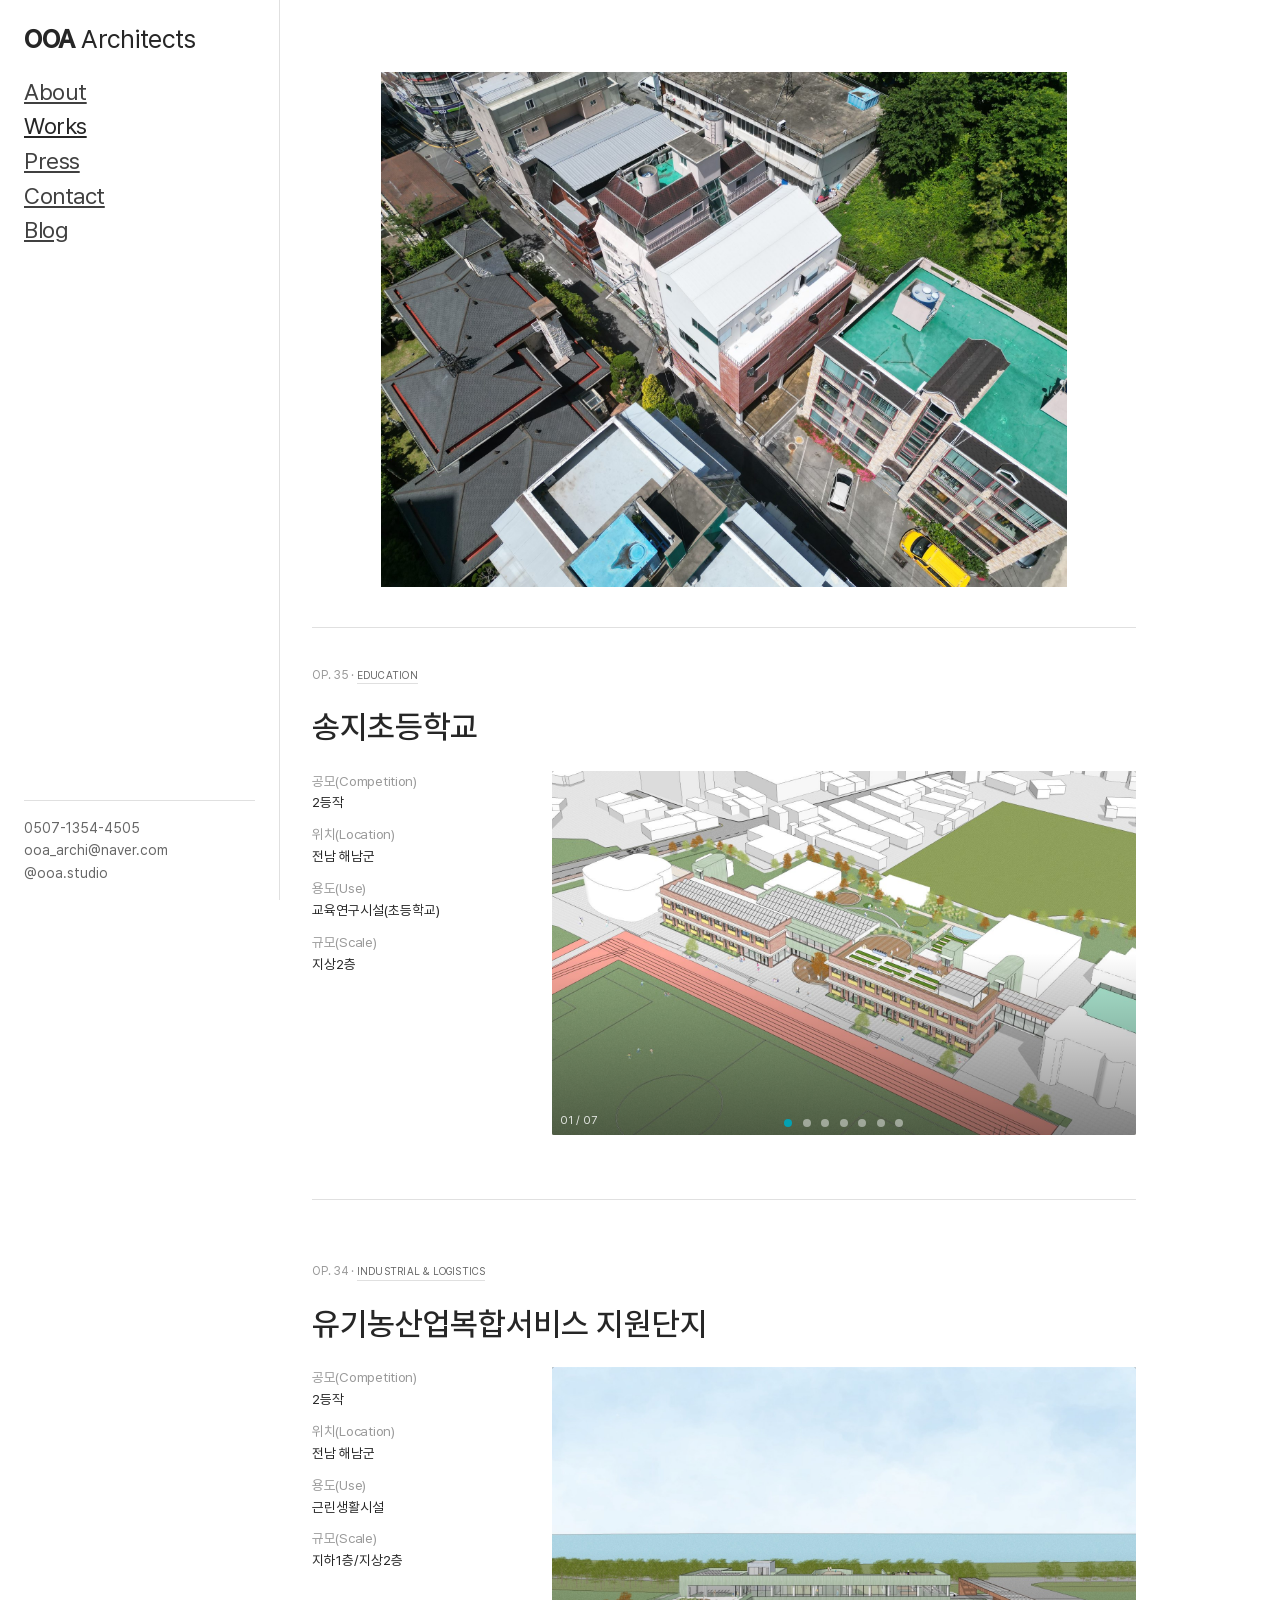
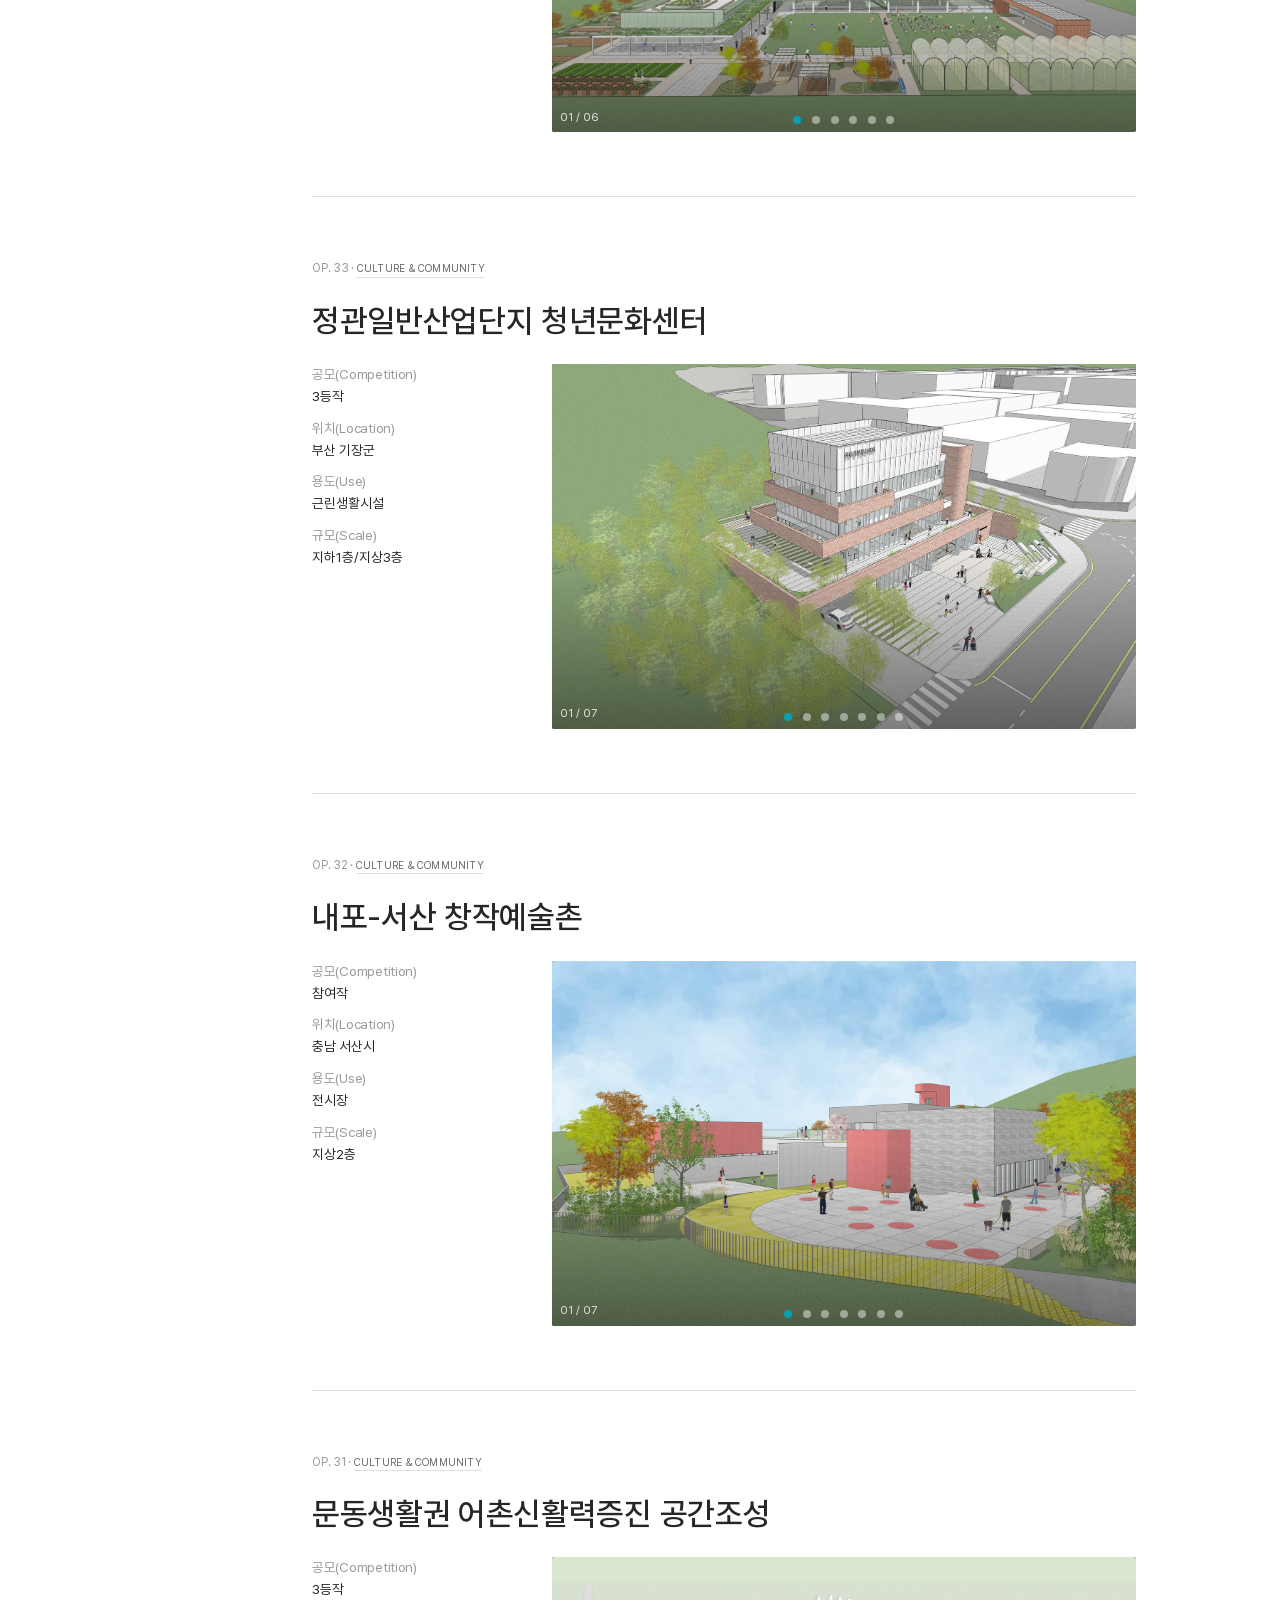
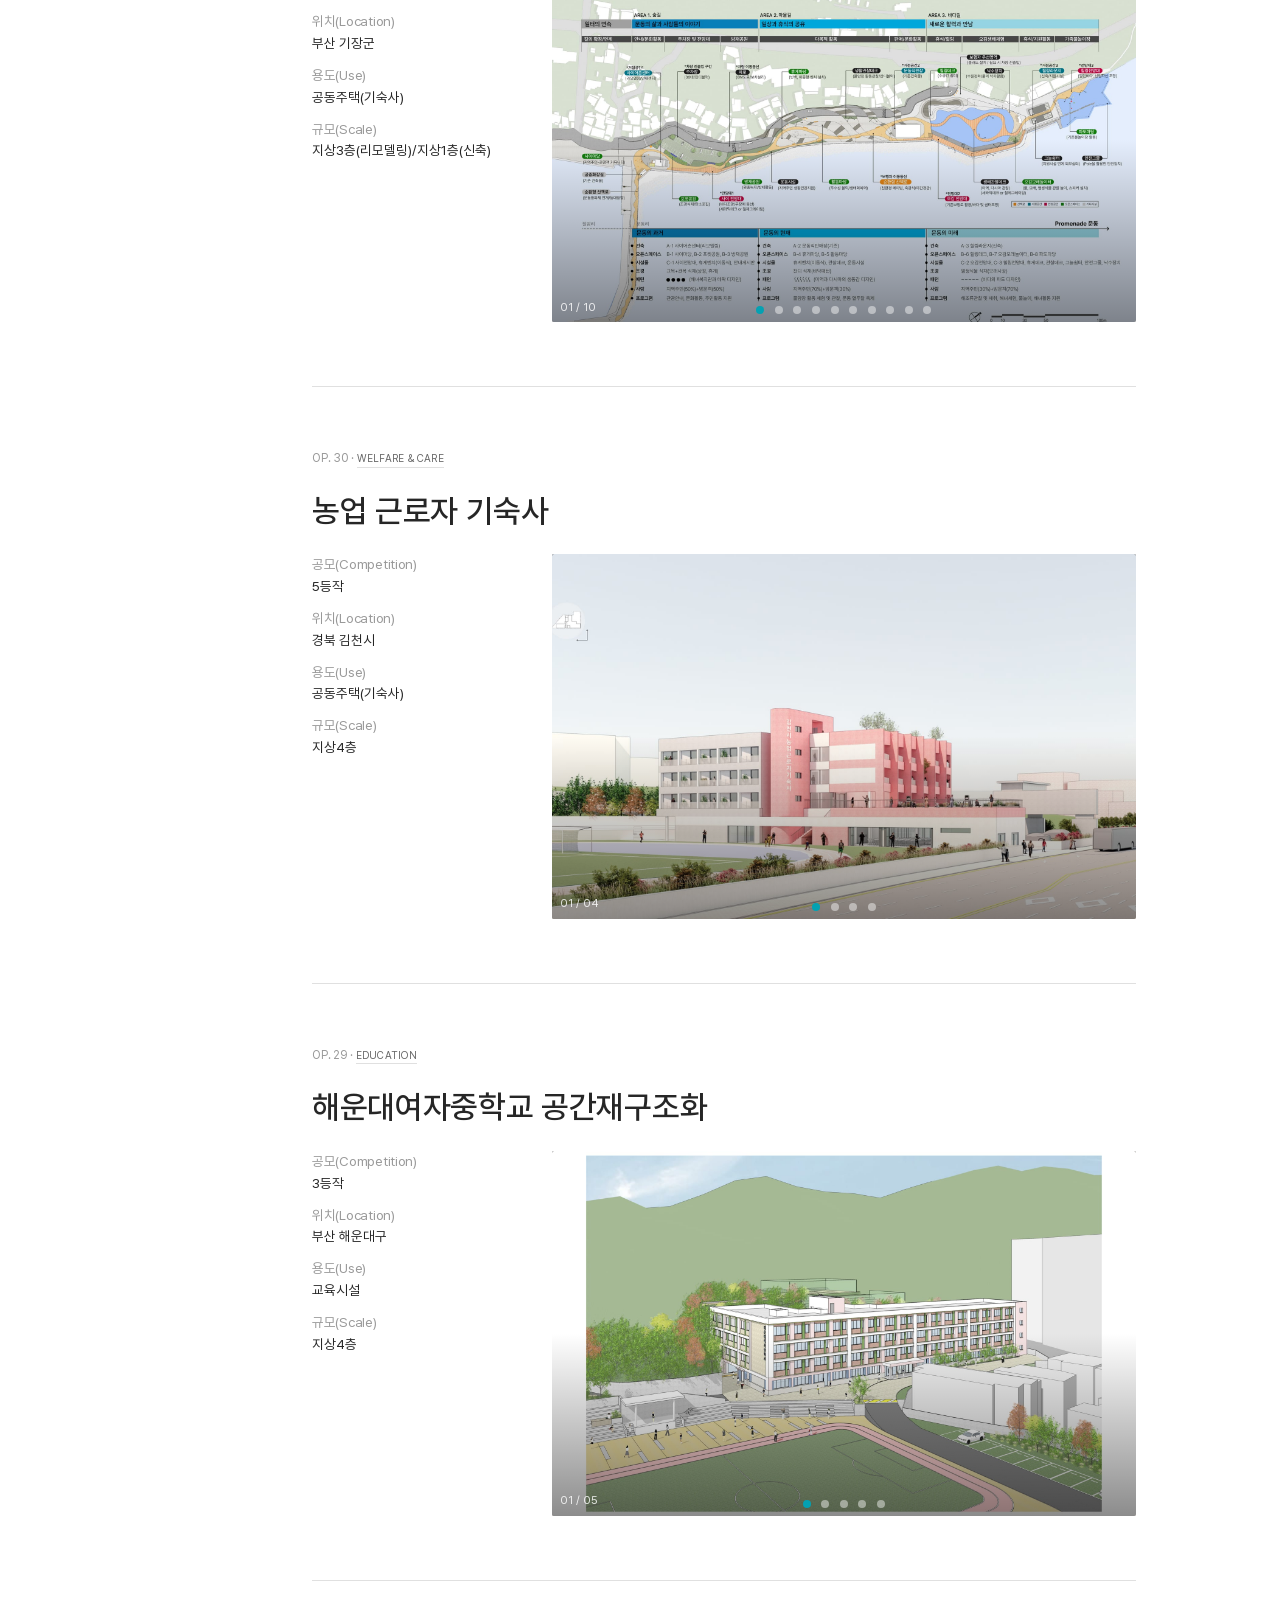
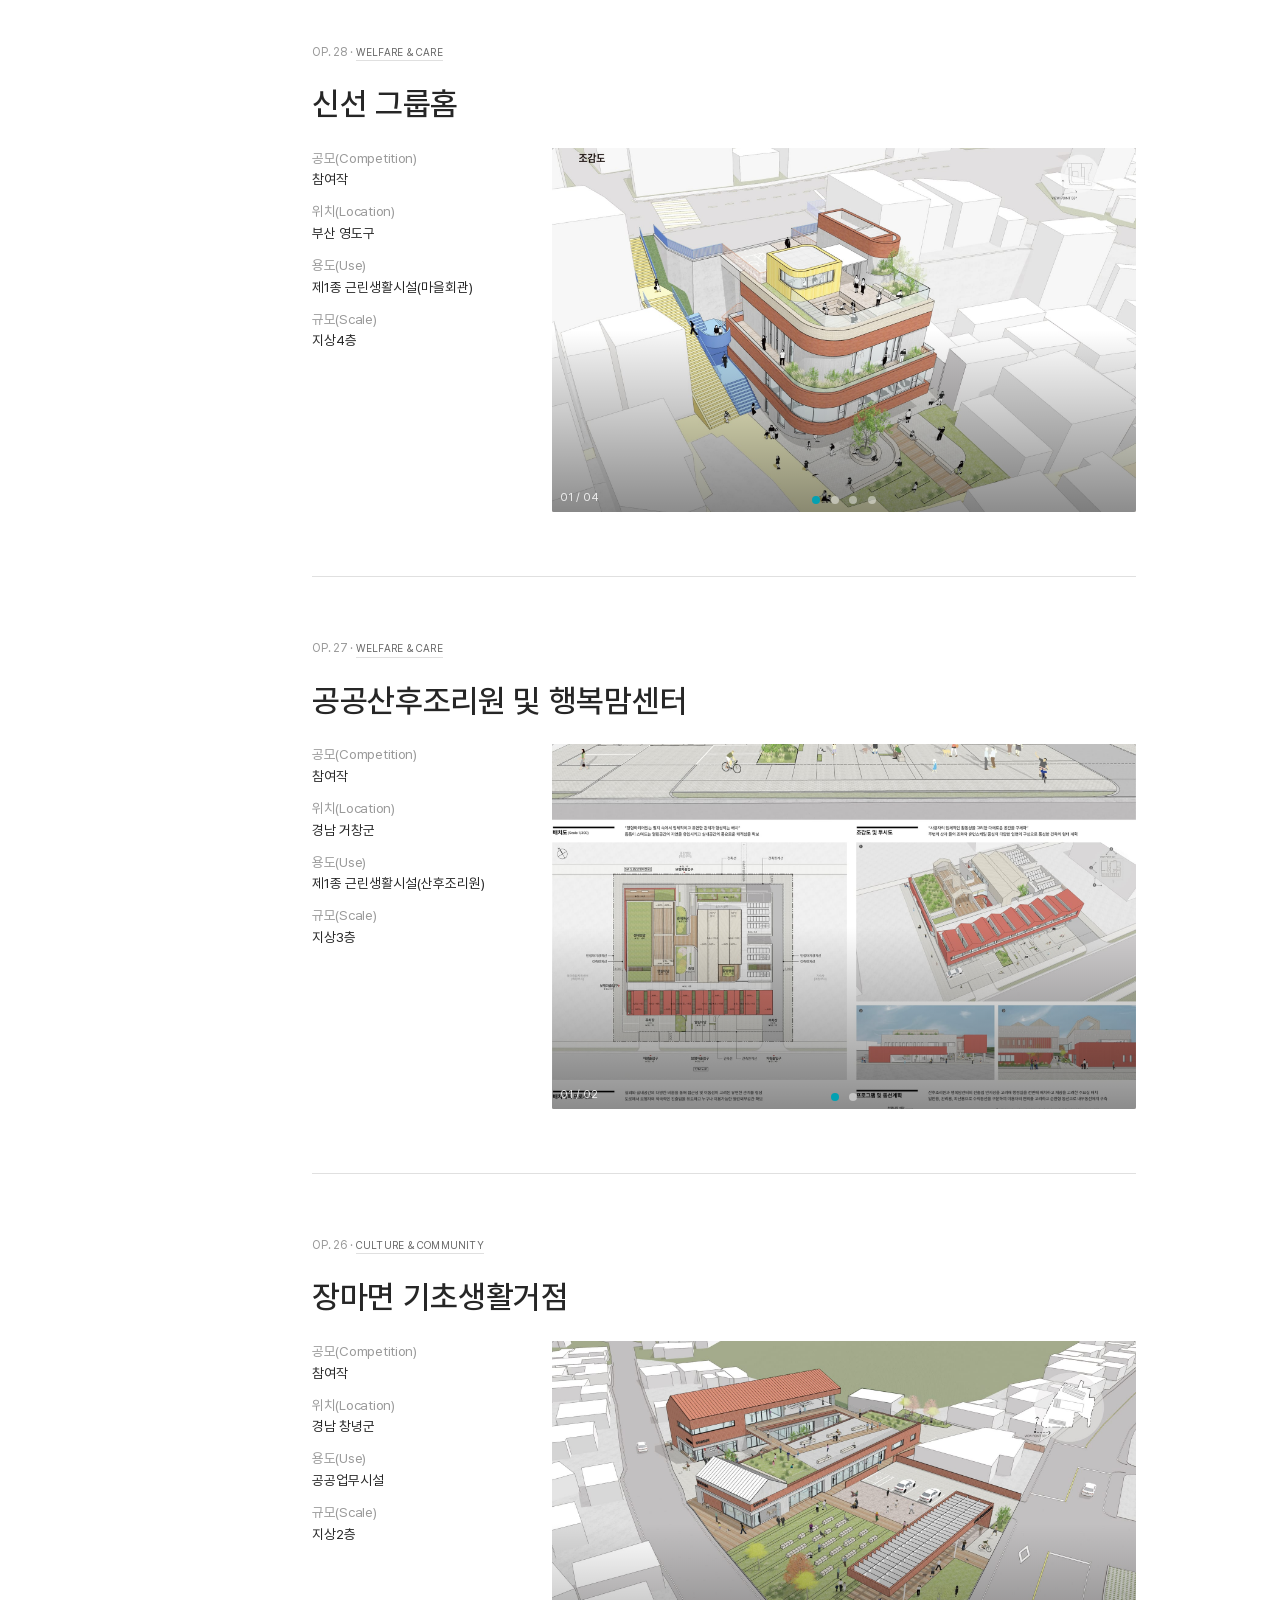
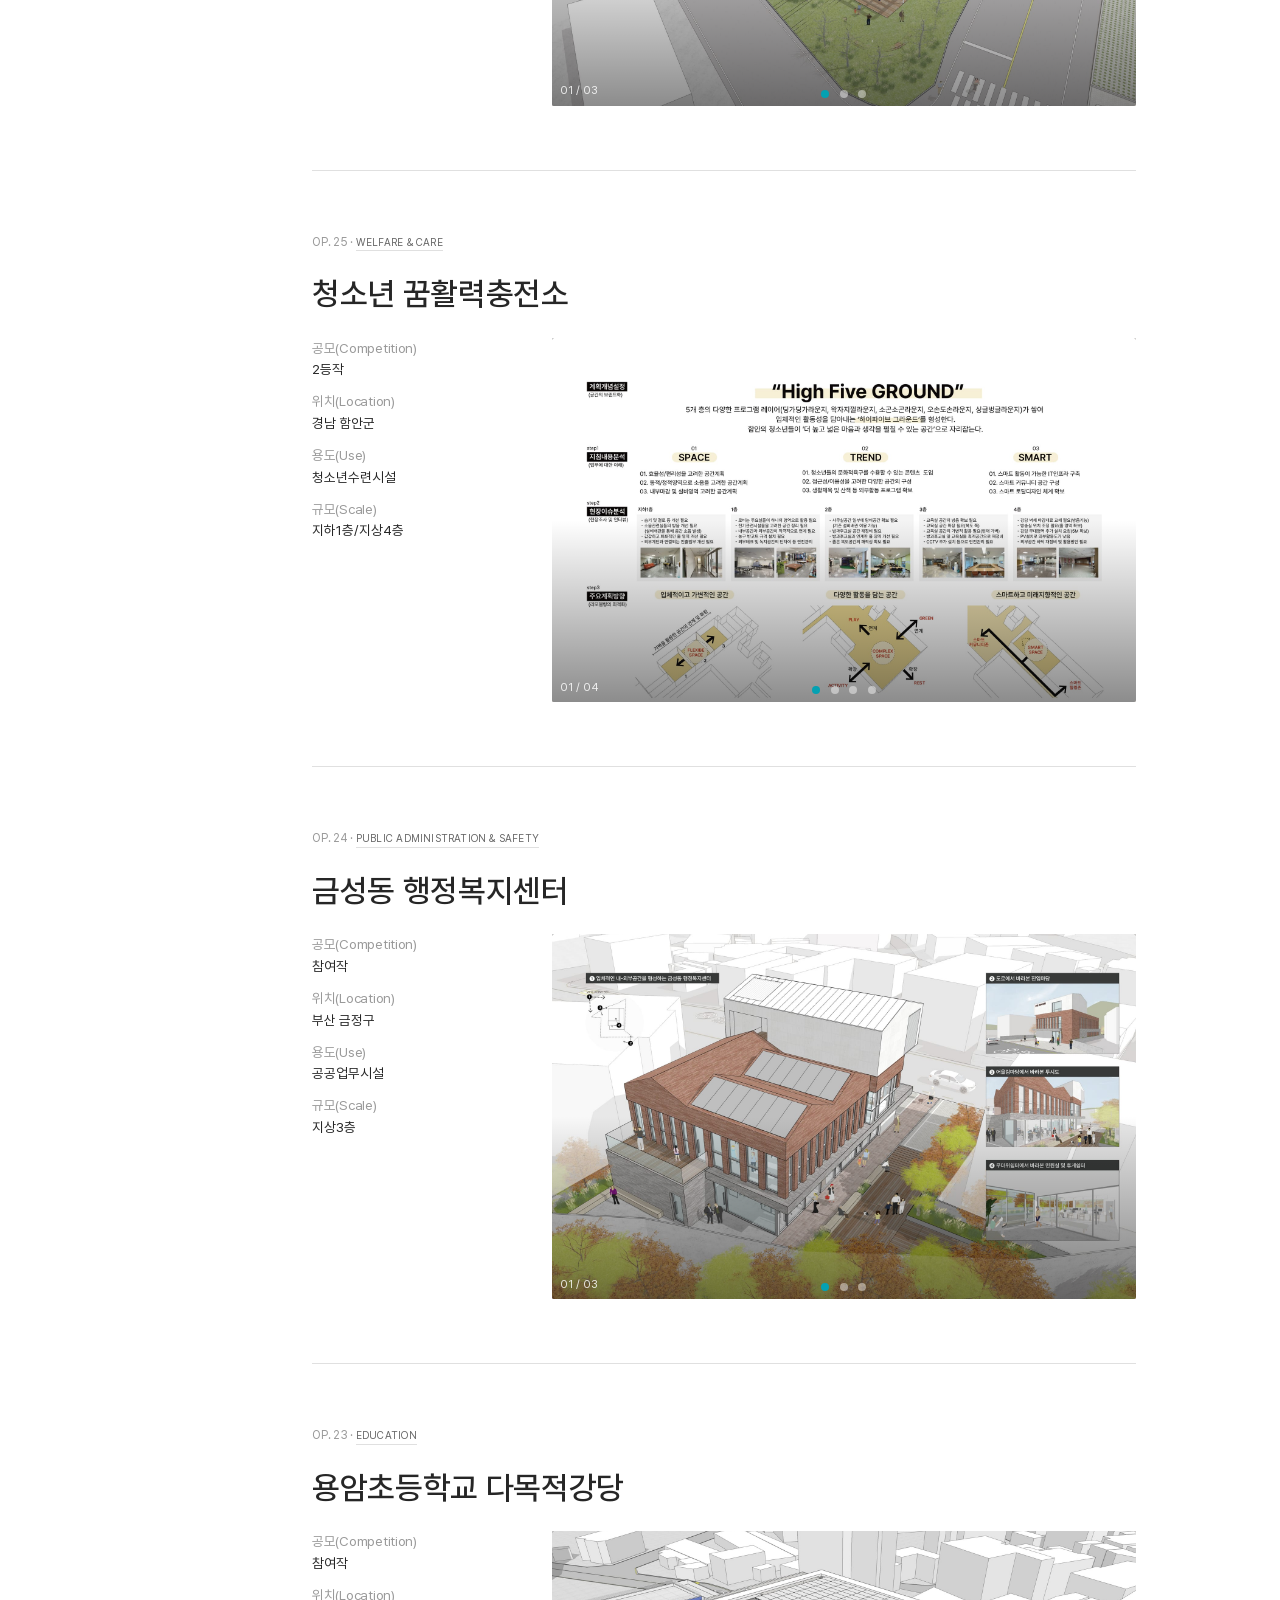
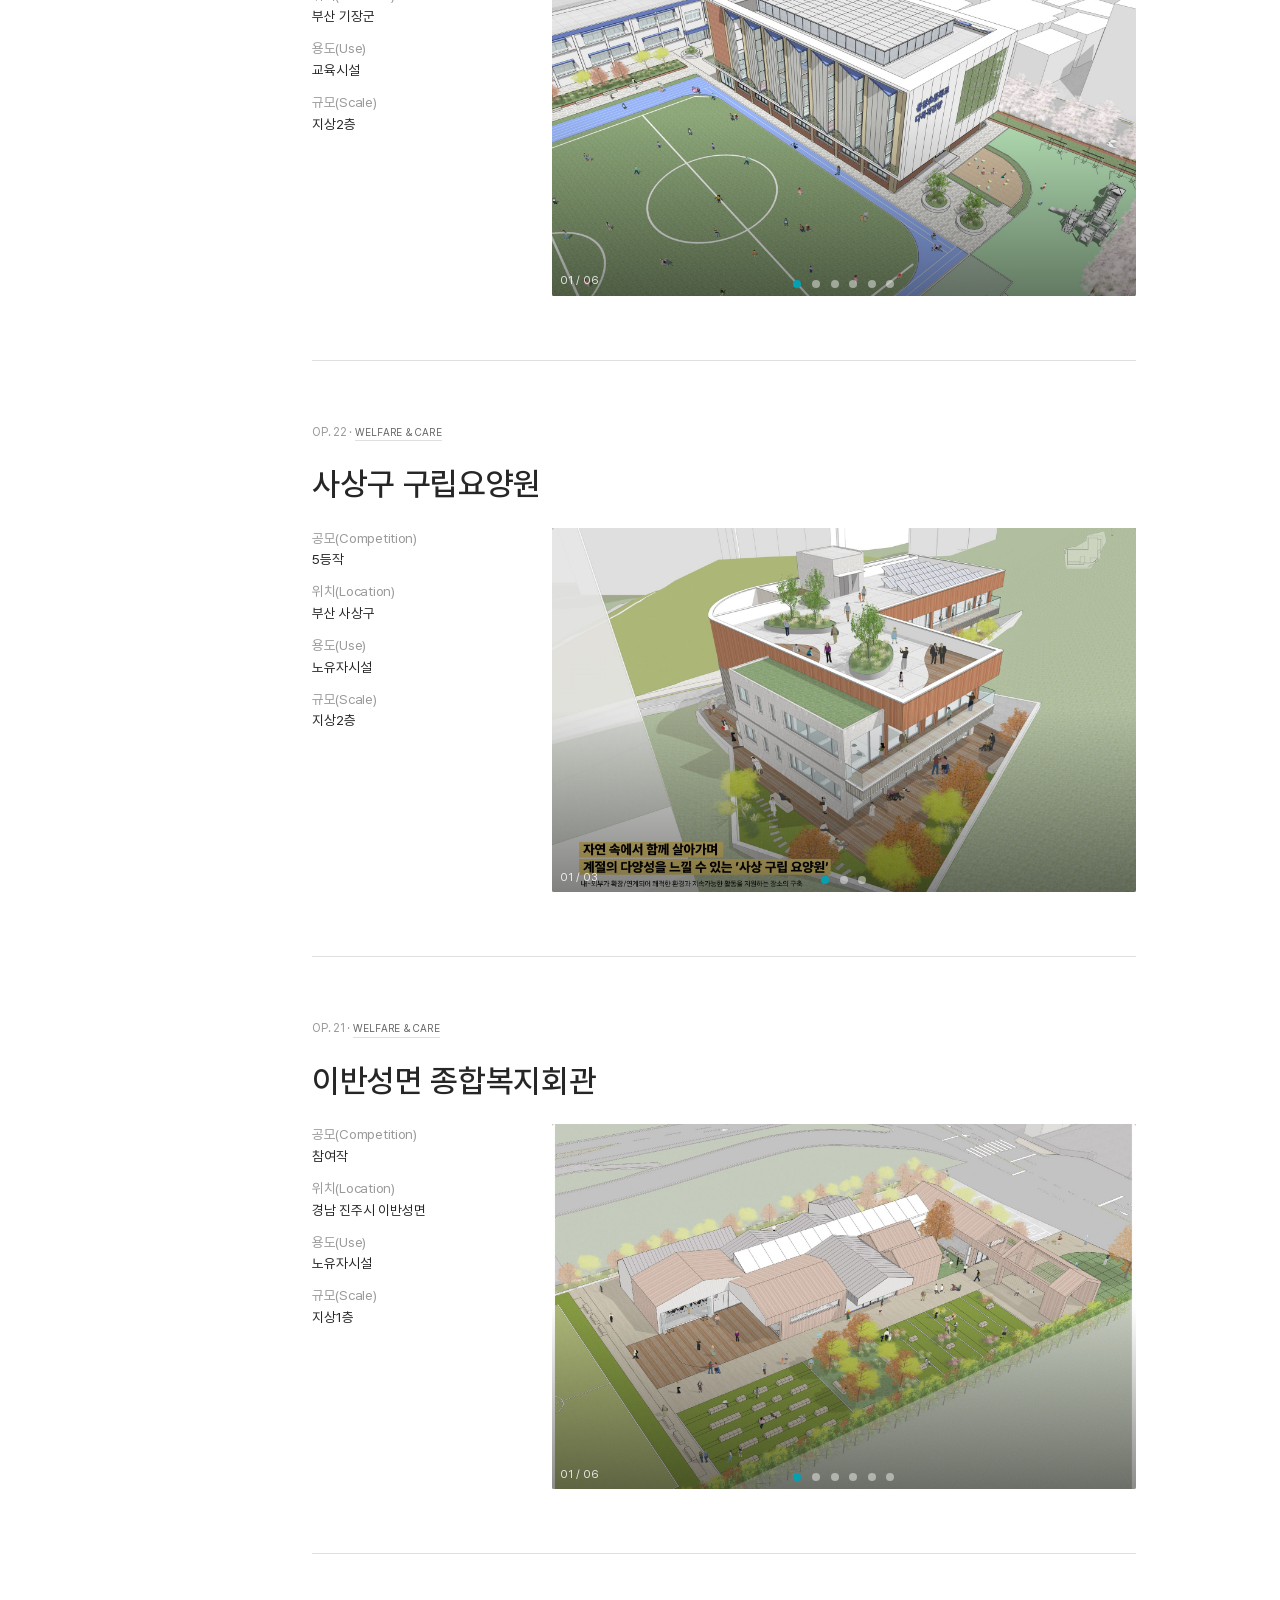
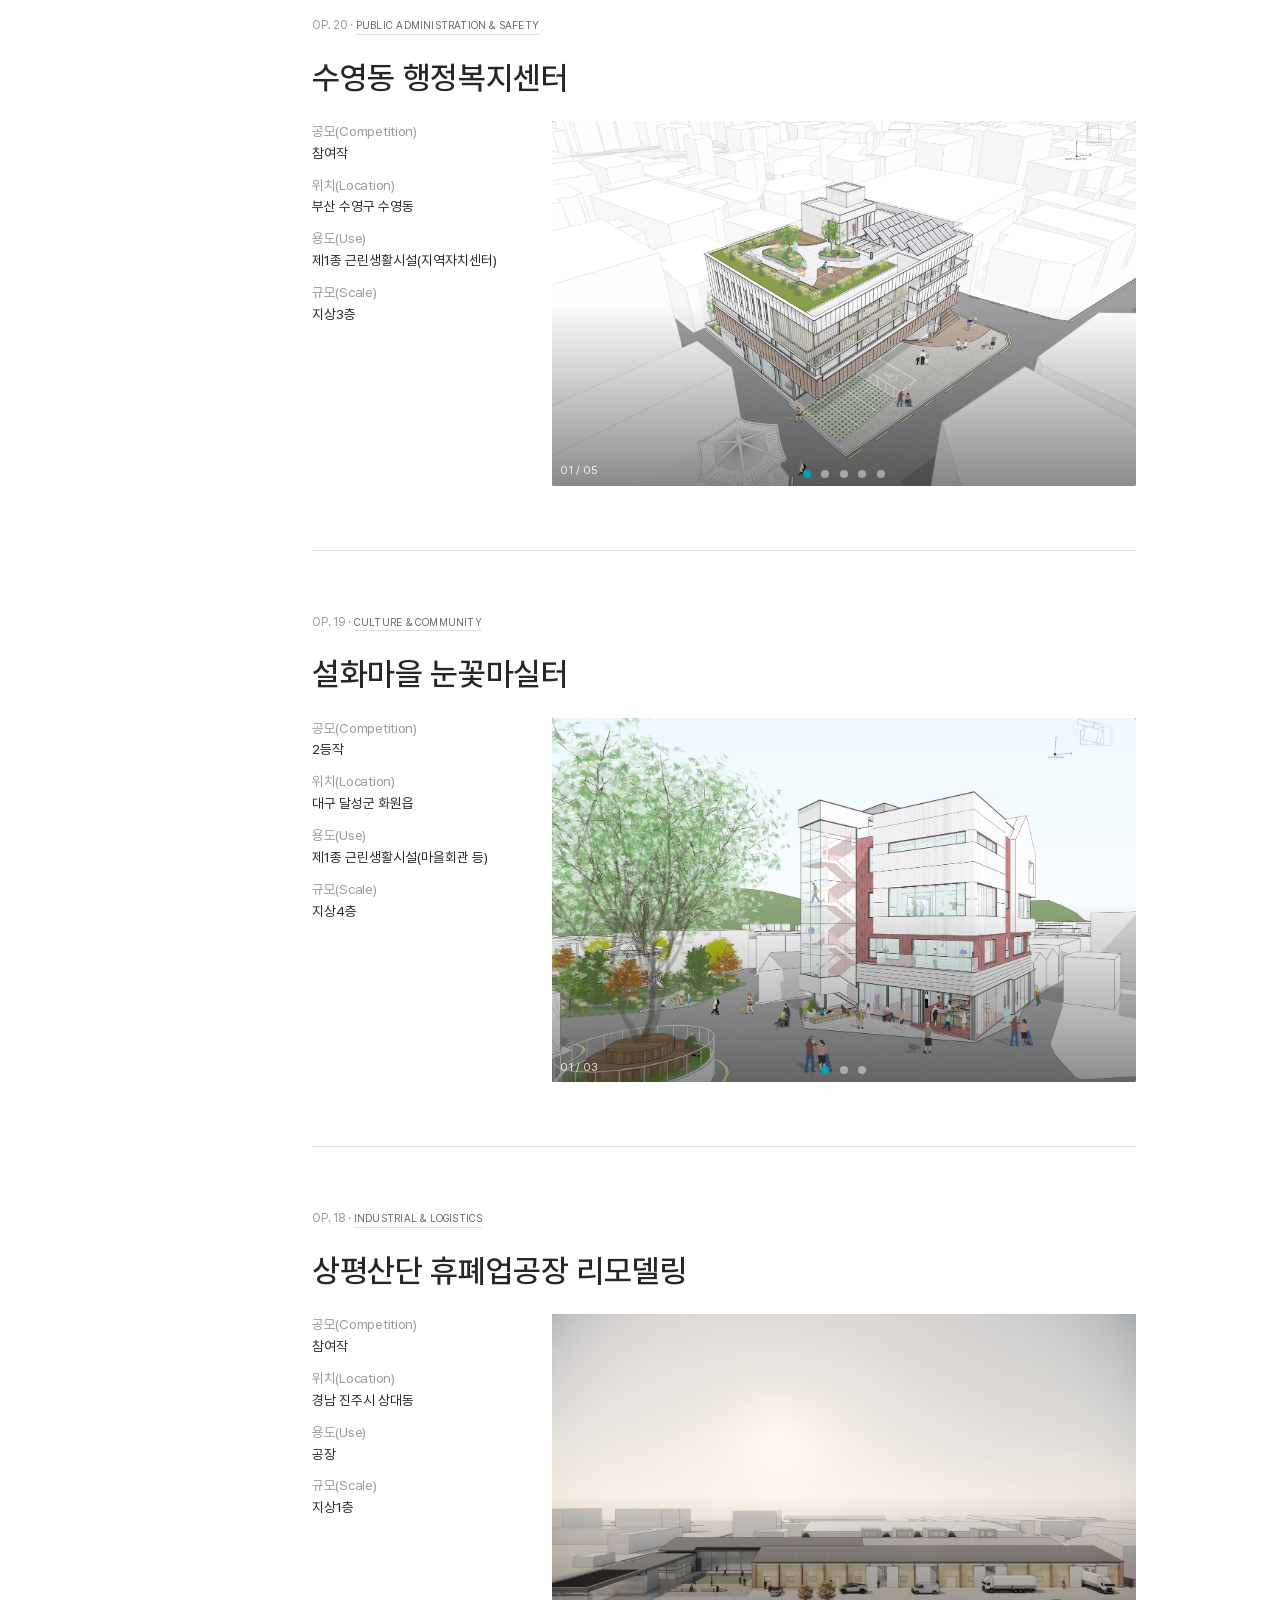
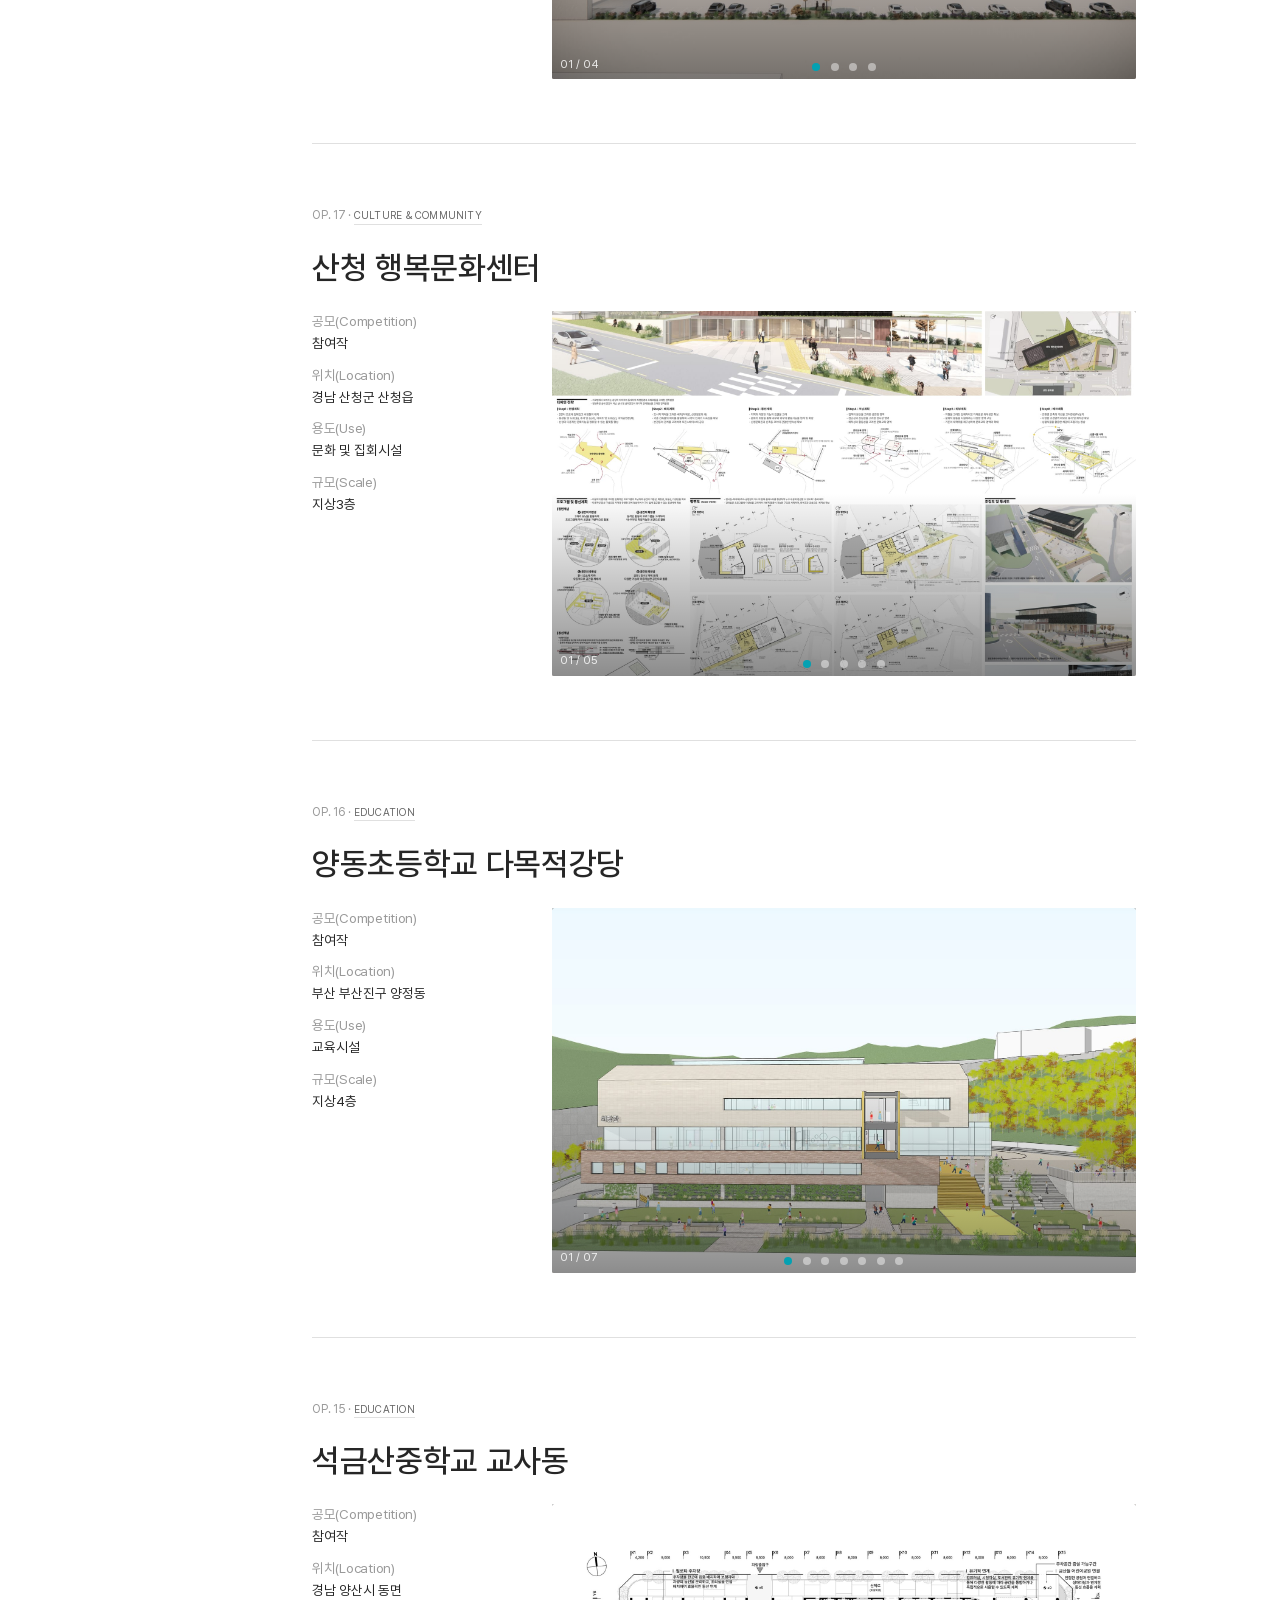
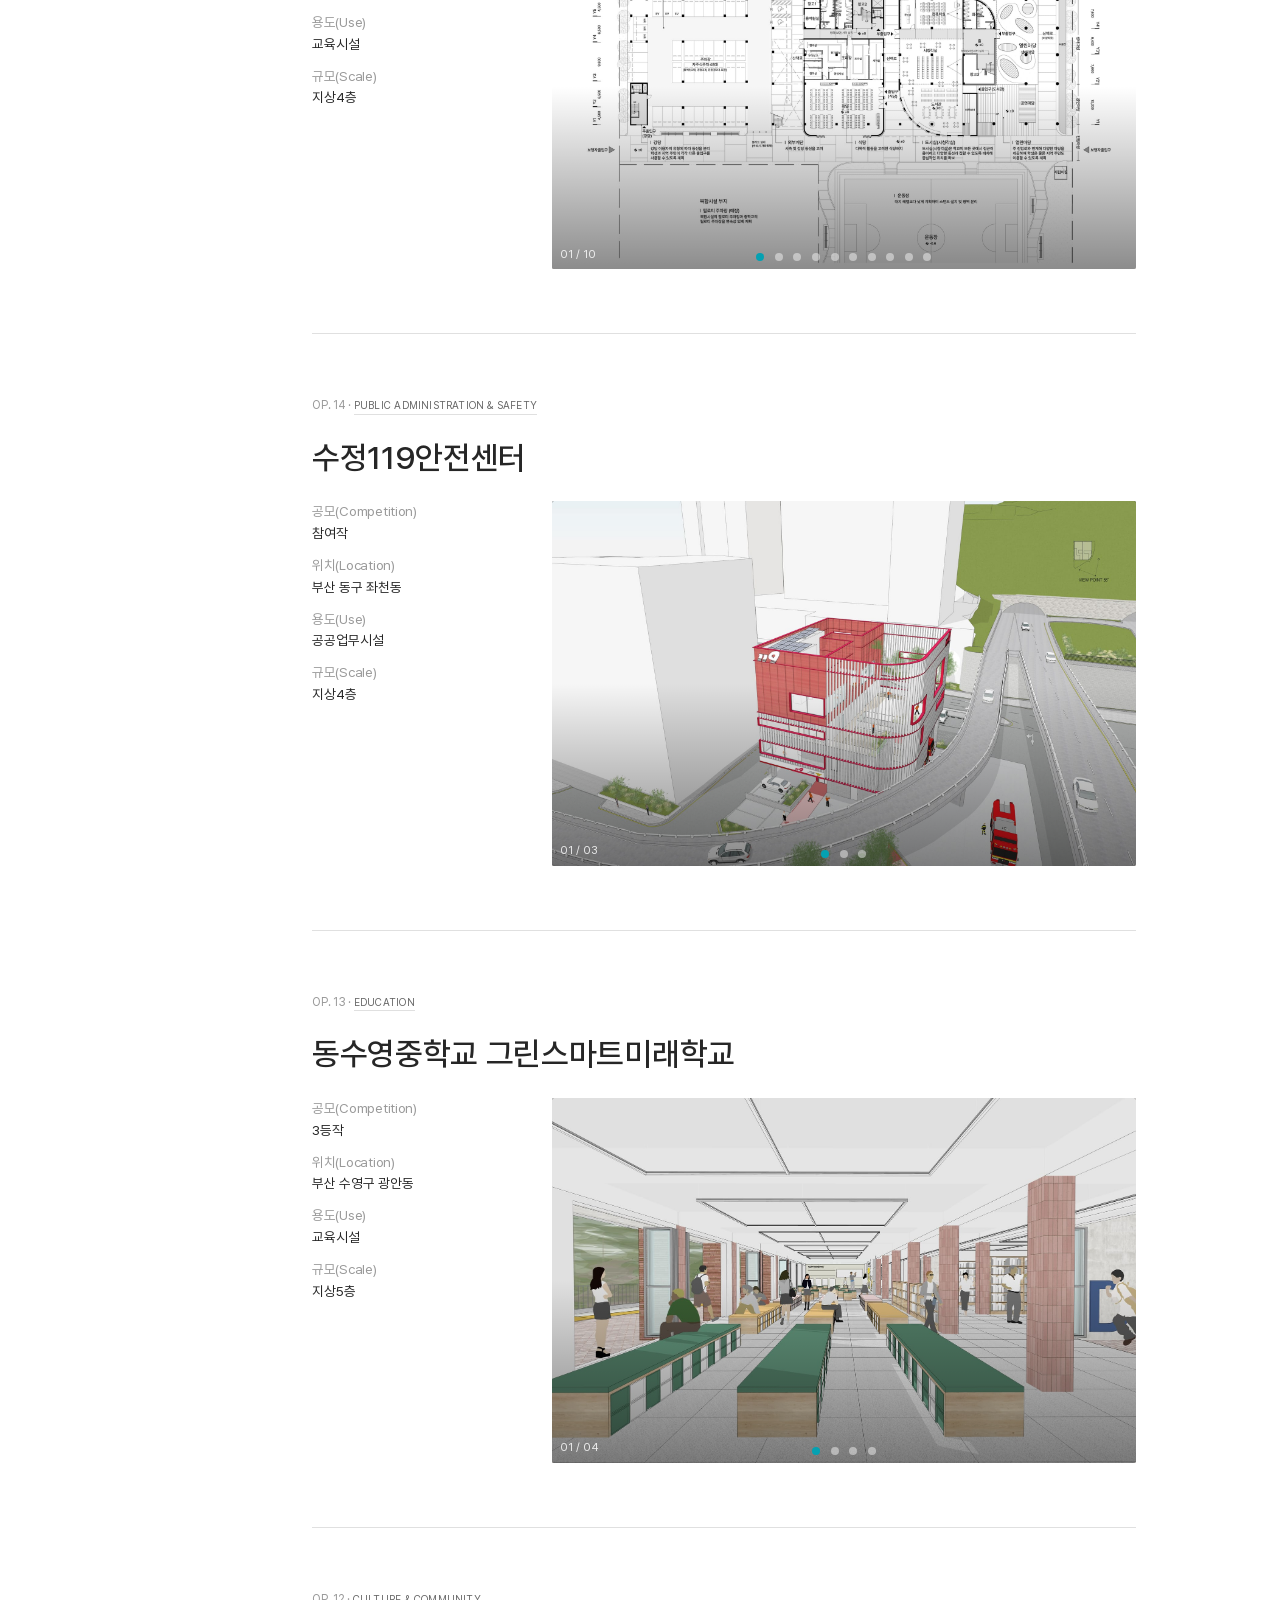
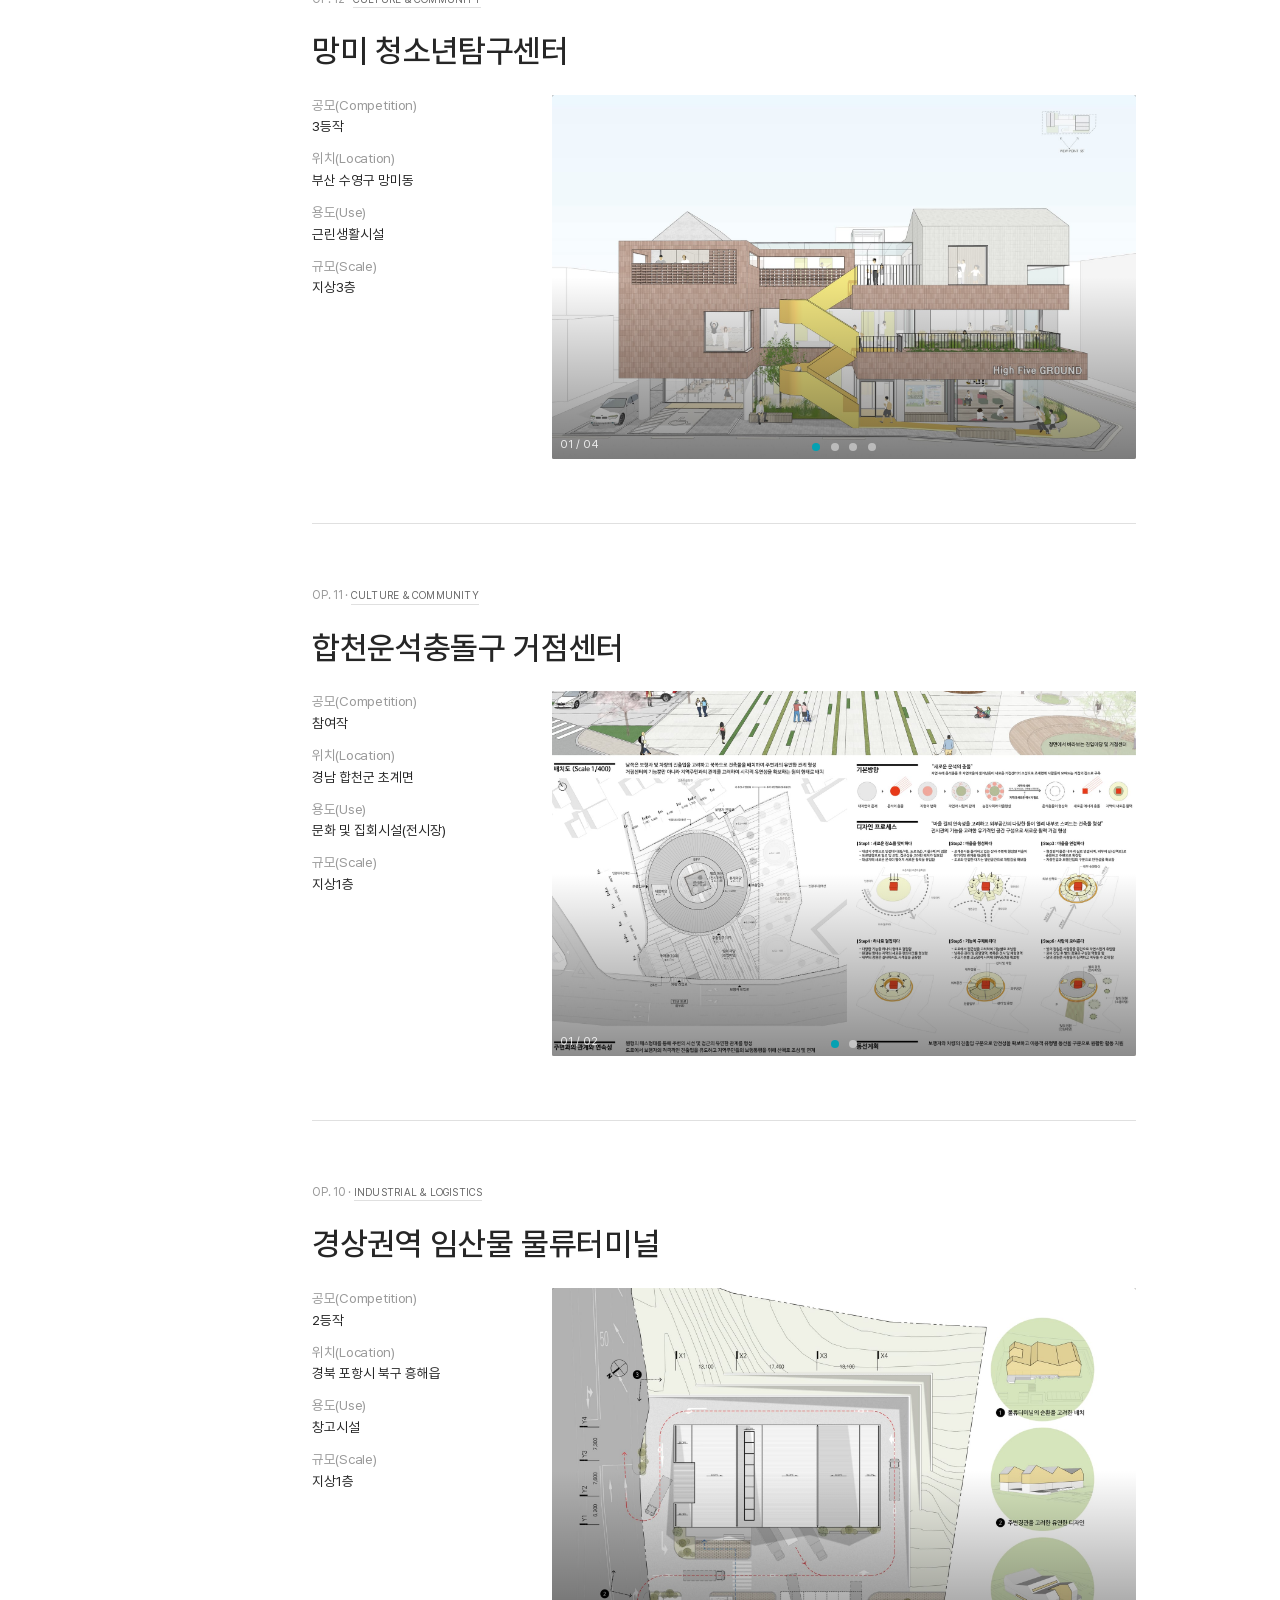
==== commit c437c4ce: "Op.35 송지초등학교 이미지 2장 추가 및 순서 조정 (5장 → 7장) - 조감도를 메인(첫 번째 슬라이드)으로 배치 - 운동장측 정면 전경을 마지막 슬라이드로 추가 - 기존 5" ====
--- a/index.html
+++ b/index.html
@@ -193,23 +193,31 @@
               <div class="slideshow-track">
                 <div class="slide tile-a is-active" data-slide role="img" aria-label="송지초등학교 이미지 1" aria-hidden="false">
                   <img class="slide-img" src="images/projects/35-songji-elementary-school/01.jpg" alt="송지초등학교 (전남 해남군, 교육연구시설) 이미지 1" loading="lazy" />
-                  <span class="slide-index">01 / 05</span>
+                  <span class="slide-index">01 / 07</span>
                 </div>
                 <div class="slide tile-b" data-slide role="img" aria-label="송지초등학교 이미지 2" aria-hidden="true">
                   <img class="slide-img" src="images/projects/35-songji-elementary-school/02.jpg" alt="송지초등학교 (전남 해남군, 교육연구시설) 이미지 2" loading="lazy" />
-                  <span class="slide-index">02 / 05</span>
+                  <span class="slide-index">02 / 07</span>
                 </div>
                 <div class="slide tile-c" data-slide role="img" aria-label="송지초등학교 이미지 3" aria-hidden="true">
                   <img class="slide-img" src="images/projects/35-songji-elementary-school/03.jpg" alt="송지초등학교 (전남 해남군, 교육연구시설) 이미지 3" loading="lazy" />
-                  <span class="slide-index">03 / 05</span>
+                  <span class="slide-index">03 / 07</span>
                 </div>
                 <div class="slide tile-d" data-slide role="img" aria-label="송지초등학교 이미지 4" aria-hidden="true">
                   <img class="slide-img" src="images/projects/35-songji-elementary-school/04.jpg" alt="송지초등학교 (전남 해남군, 교육연구시설) 이미지 4" loading="lazy" />
-                  <span class="slide-index">04 / 05</span>
+                  <span class="slide-index">04 / 07</span>
                 </div>
                 <div class="slide tile-a" data-slide role="img" aria-label="송지초등학교 이미지 5" aria-hidden="true">
                   <img class="slide-img" src="images/projects/35-songji-elementary-school/05.jpg" alt="송지초등학교 (전남 해남군, 교육연구시설) 이미지 5" loading="lazy" />
-                  <span class="slide-index">05 / 05</span>
+                  <span class="slide-index">05 / 07</span>
+                </div>
+                <div class="slide tile-b" data-slide role="img" aria-label="송지초등학교 이미지 6" aria-hidden="true">
+                  <img class="slide-img" src="images/projects/35-songji-elementary-school/06.jpg" alt="송지초등학교 (전남 해남군, 교육연구시설) 이미지 6" loading="lazy" />
+                  <span class="slide-index">06 / 07</span>
+                </div>
+                <div class="slide tile-c" data-slide role="img" aria-label="송지초등학교 이미지 7" aria-hidden="true">
+                  <img class="slide-img" src="images/projects/35-songji-elementary-school/07.jpg" alt="송지초등학교 (전남 해남군, 교육연구시설) 이미지 7" loading="lazy" />
+                  <span class="slide-index">07 / 07</span>
                 </div>
               </div>
               <button class="slide-zone slide-zone-prev" type="button" aria-label="이전 이미지"></button>
@@ -220,6 +228,8 @@
                 <button class="slide-dot" data-dot="2" role="tab" aria-selected="false" aria-label="3번 이미지"></button>
                 <button class="slide-dot" data-dot="3" role="tab" aria-selected="false" aria-label="4번 이미지"></button>
                 <button class="slide-dot" data-dot="4" role="tab" aria-selected="false" aria-label="5번 이미지"></button>
+                <button class="slide-dot" data-dot="5" role="tab" aria-selected="false" aria-label="6번 이미지"></button>
+                <button class="slide-dot" data-dot="6" role="tab" aria-selected="false" aria-label="7번 이미지"></button>
               </div>
             </div>
           </div>
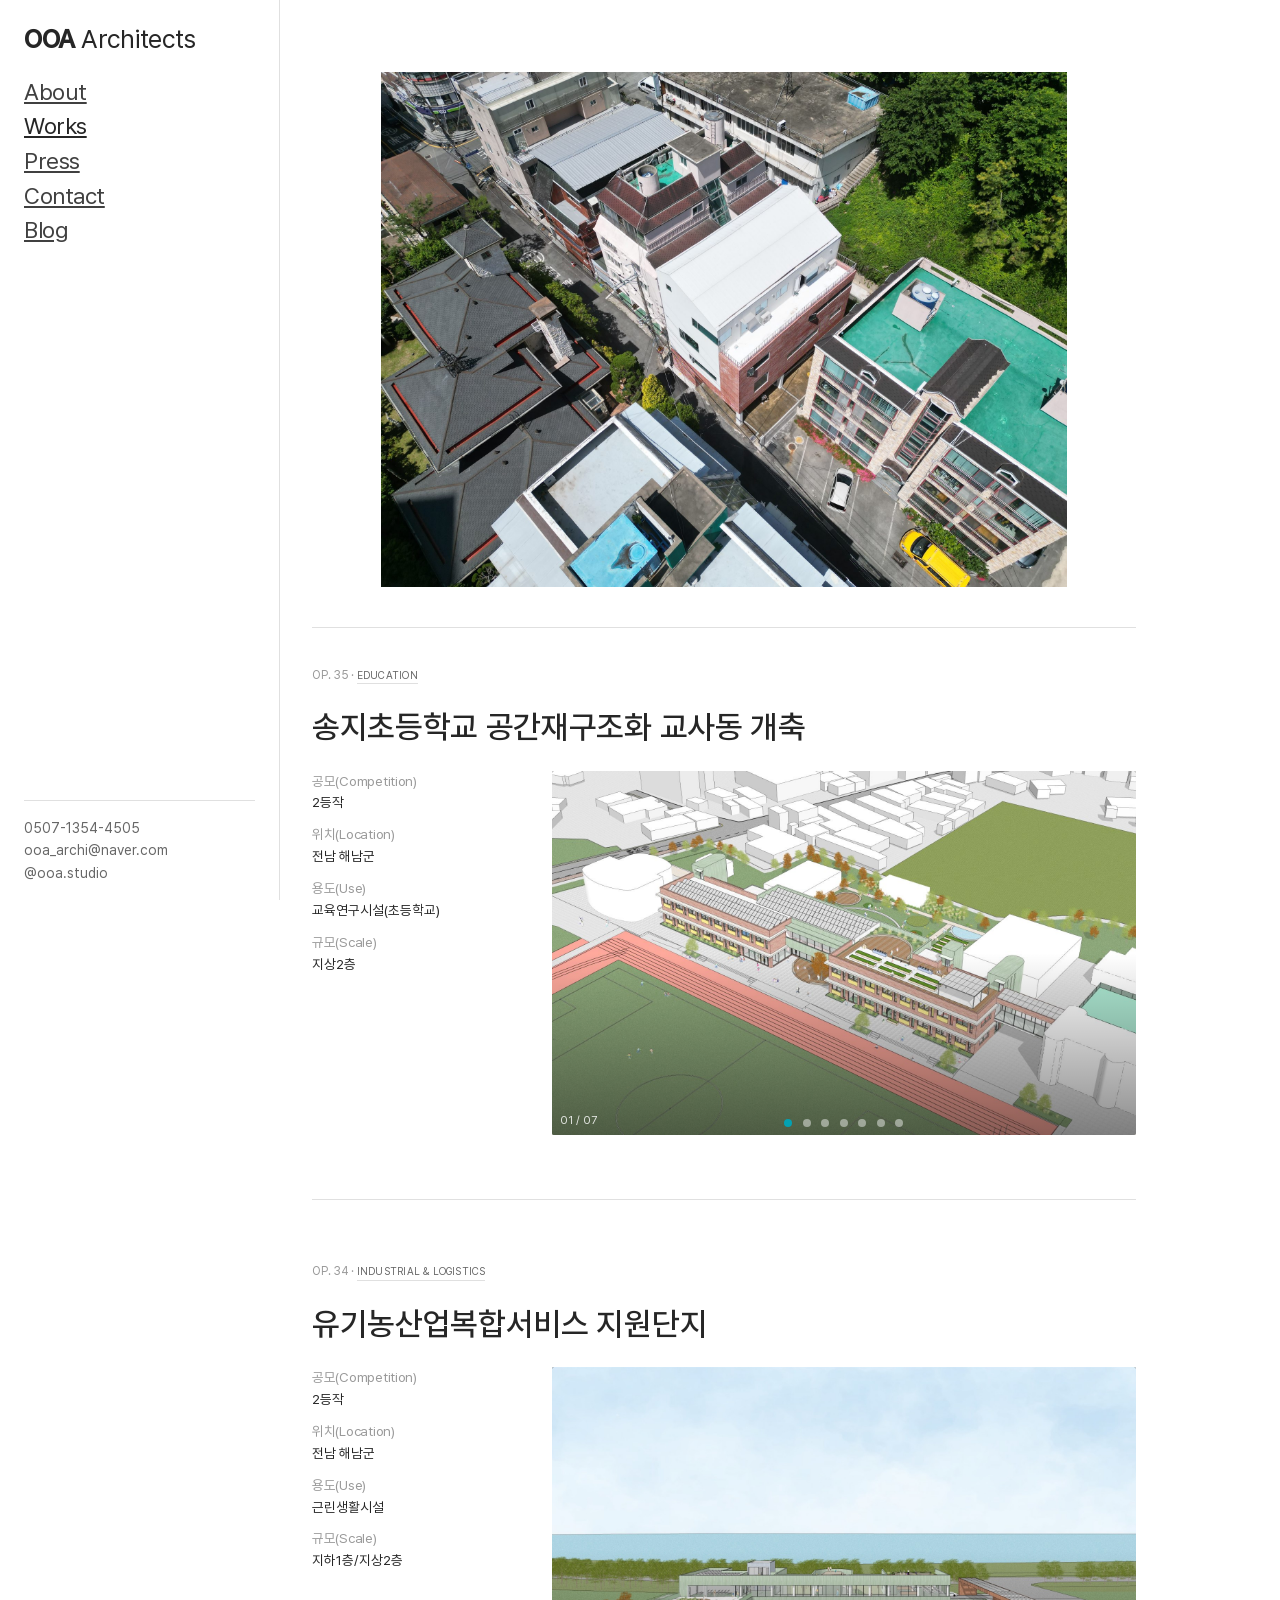
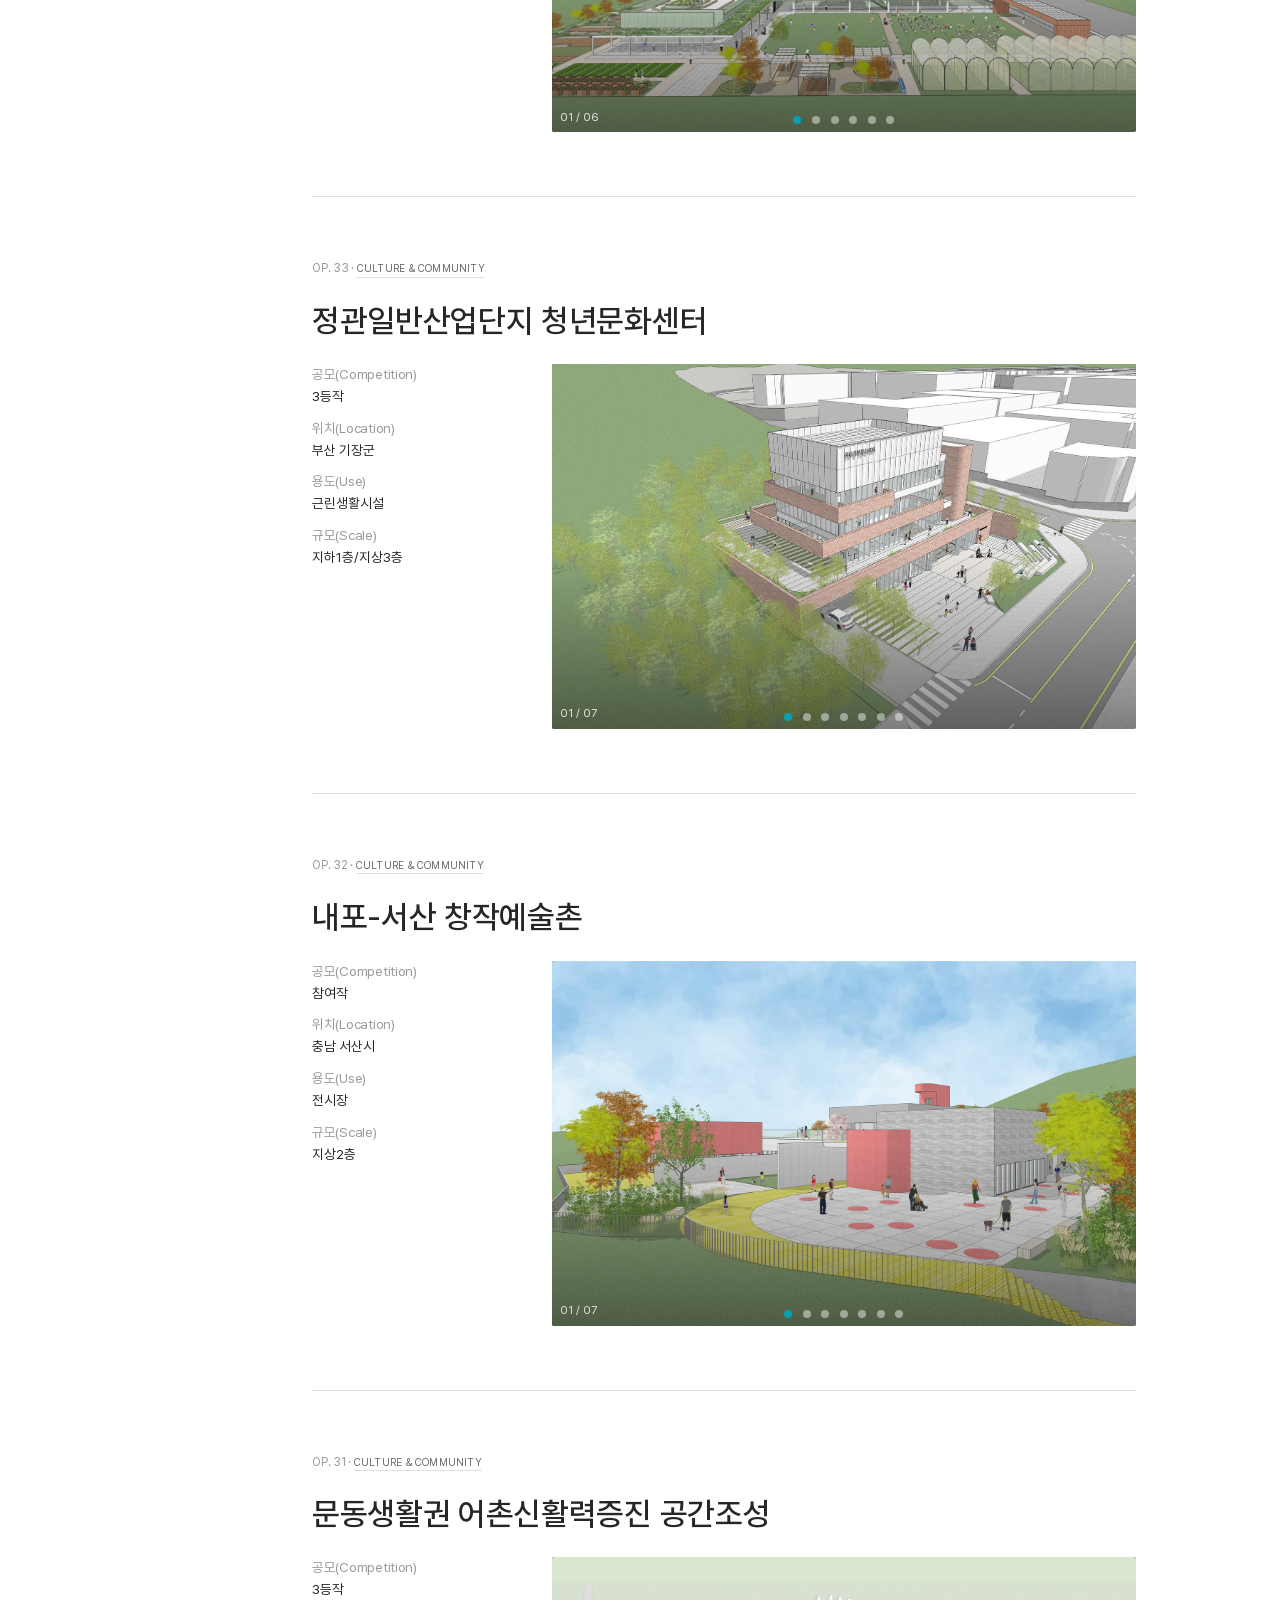
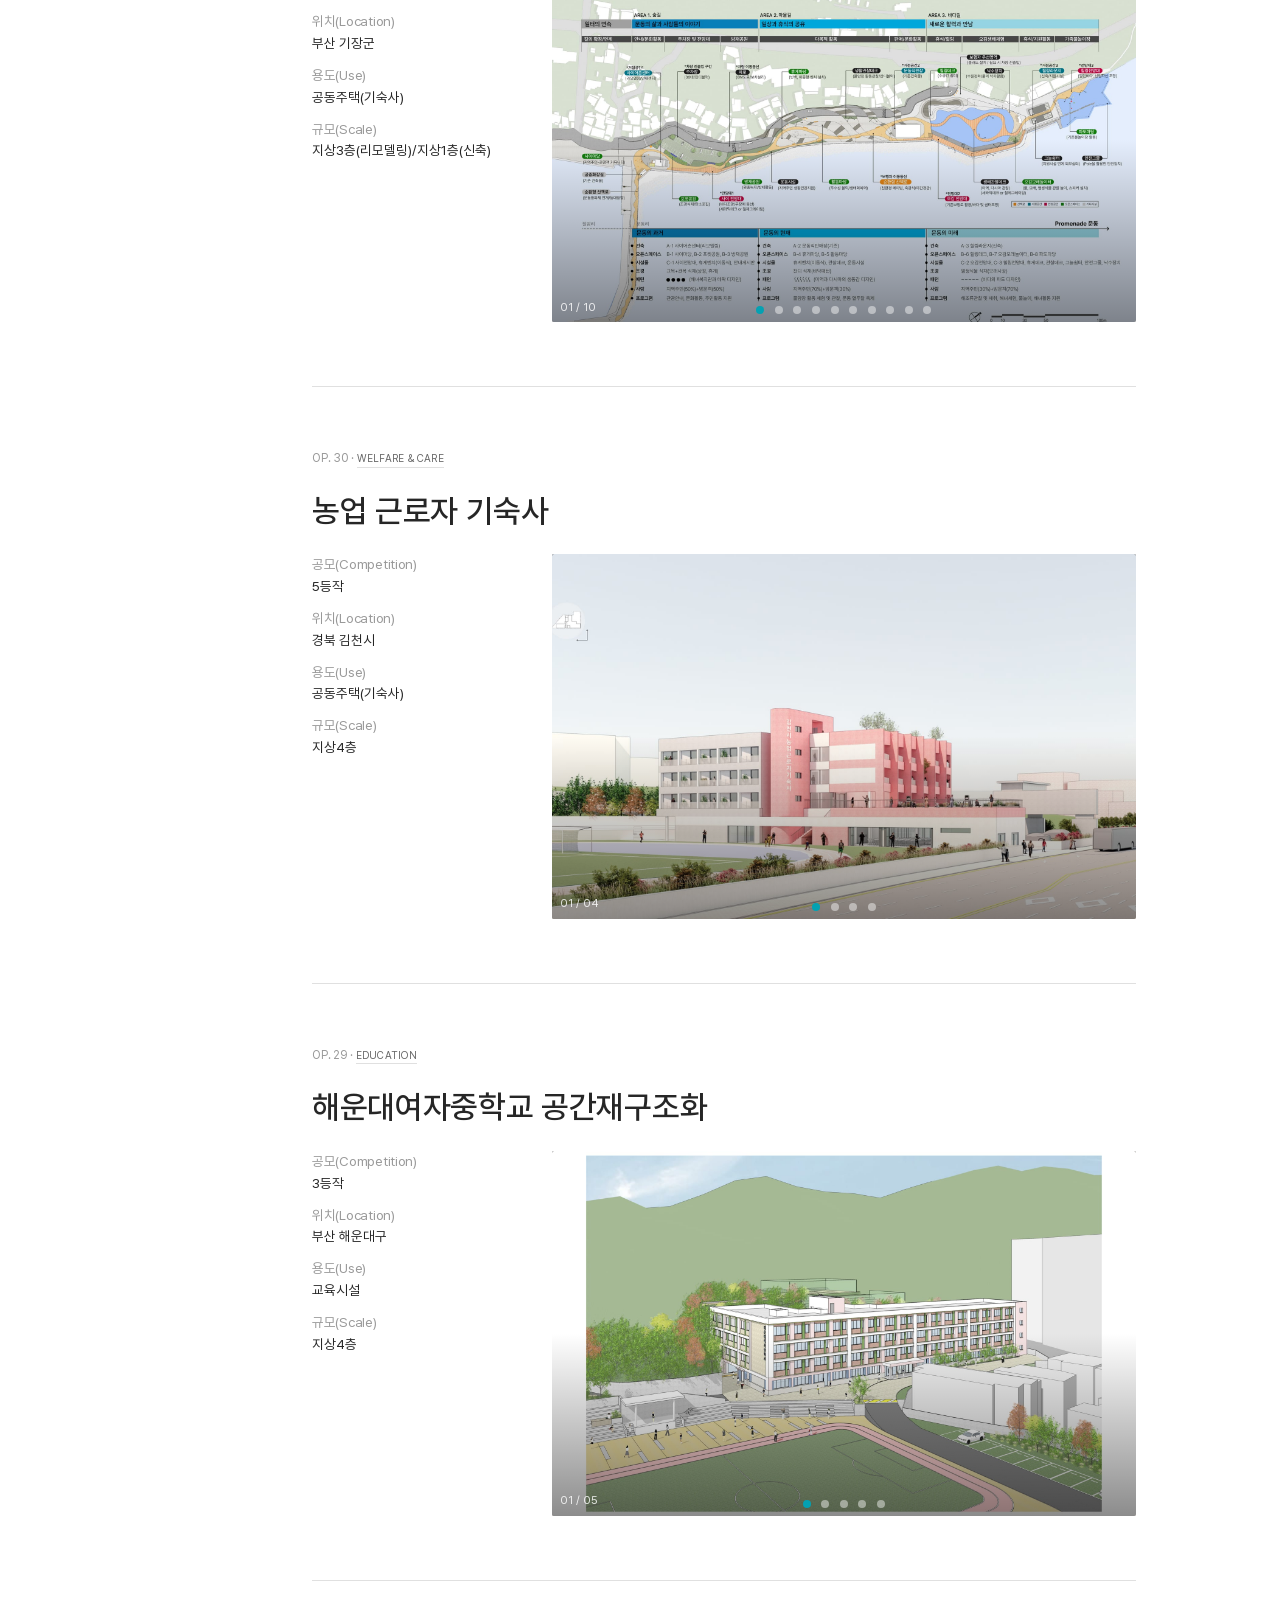
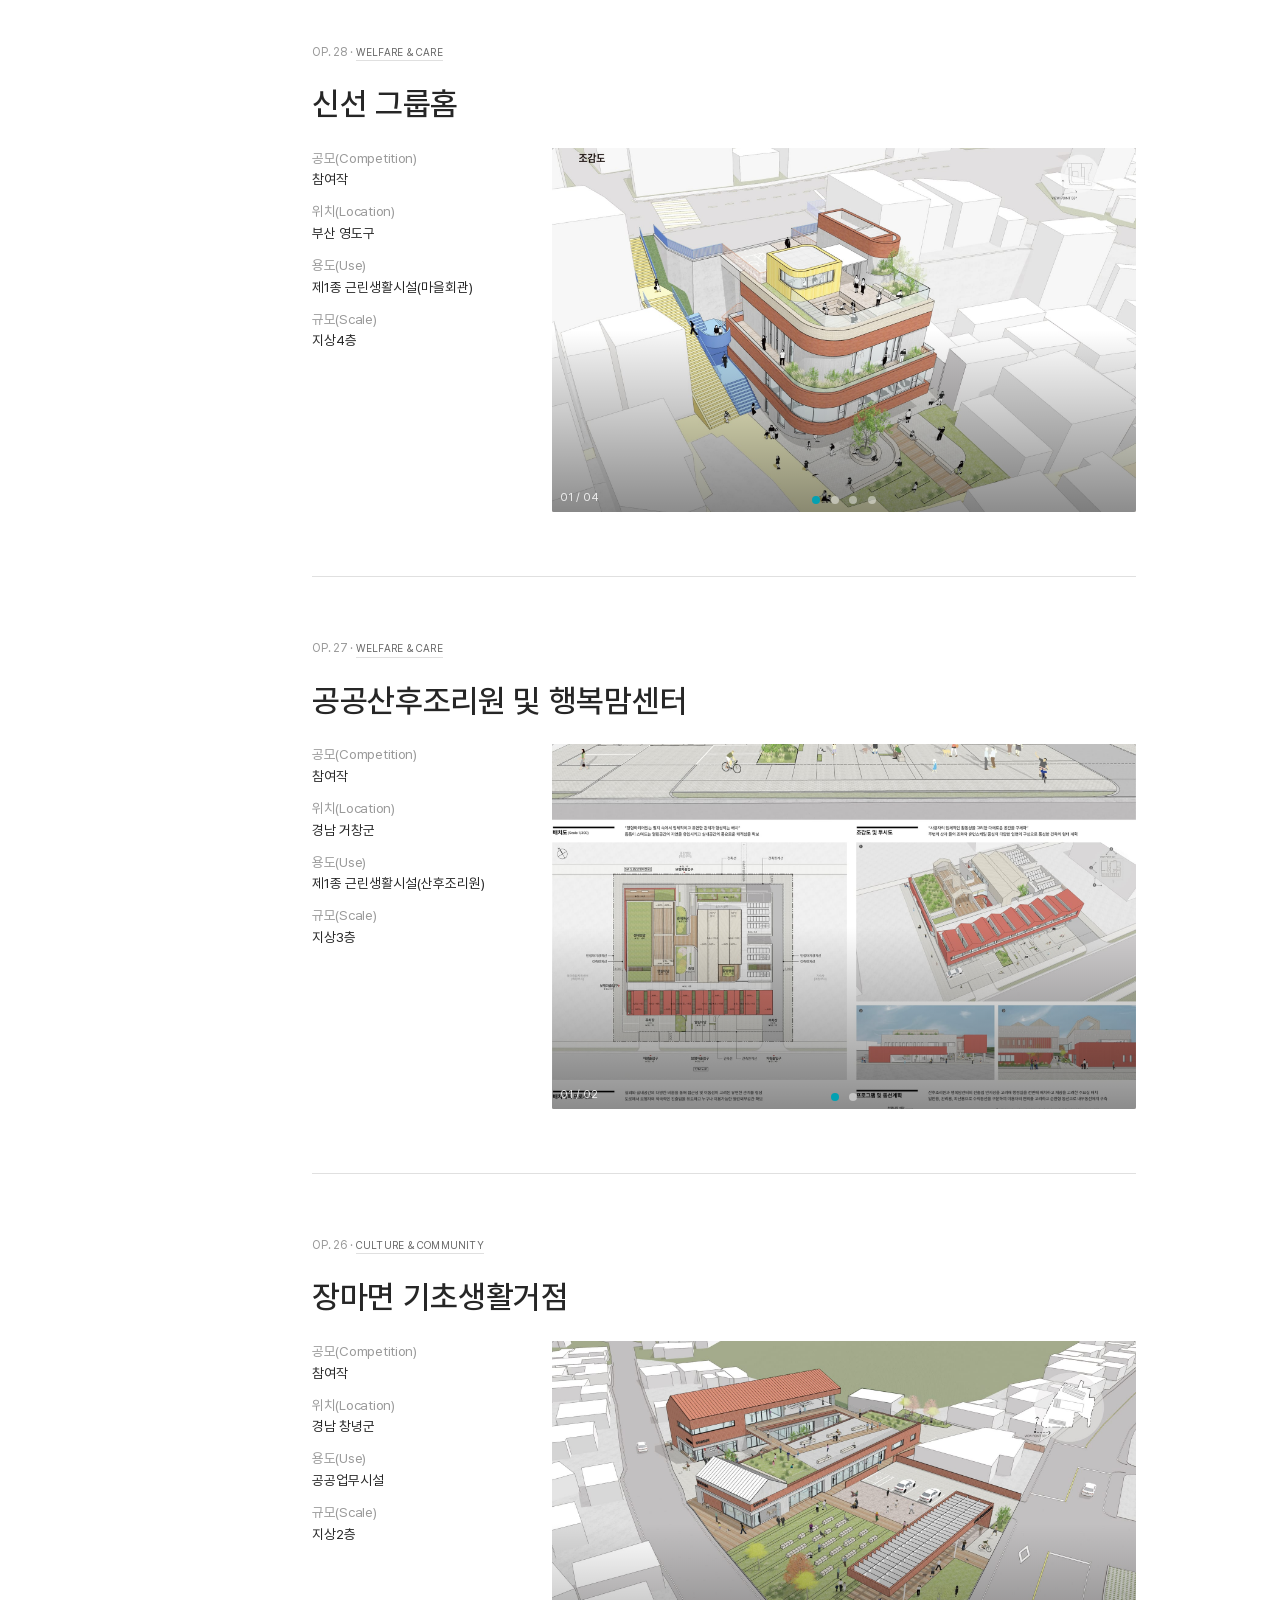
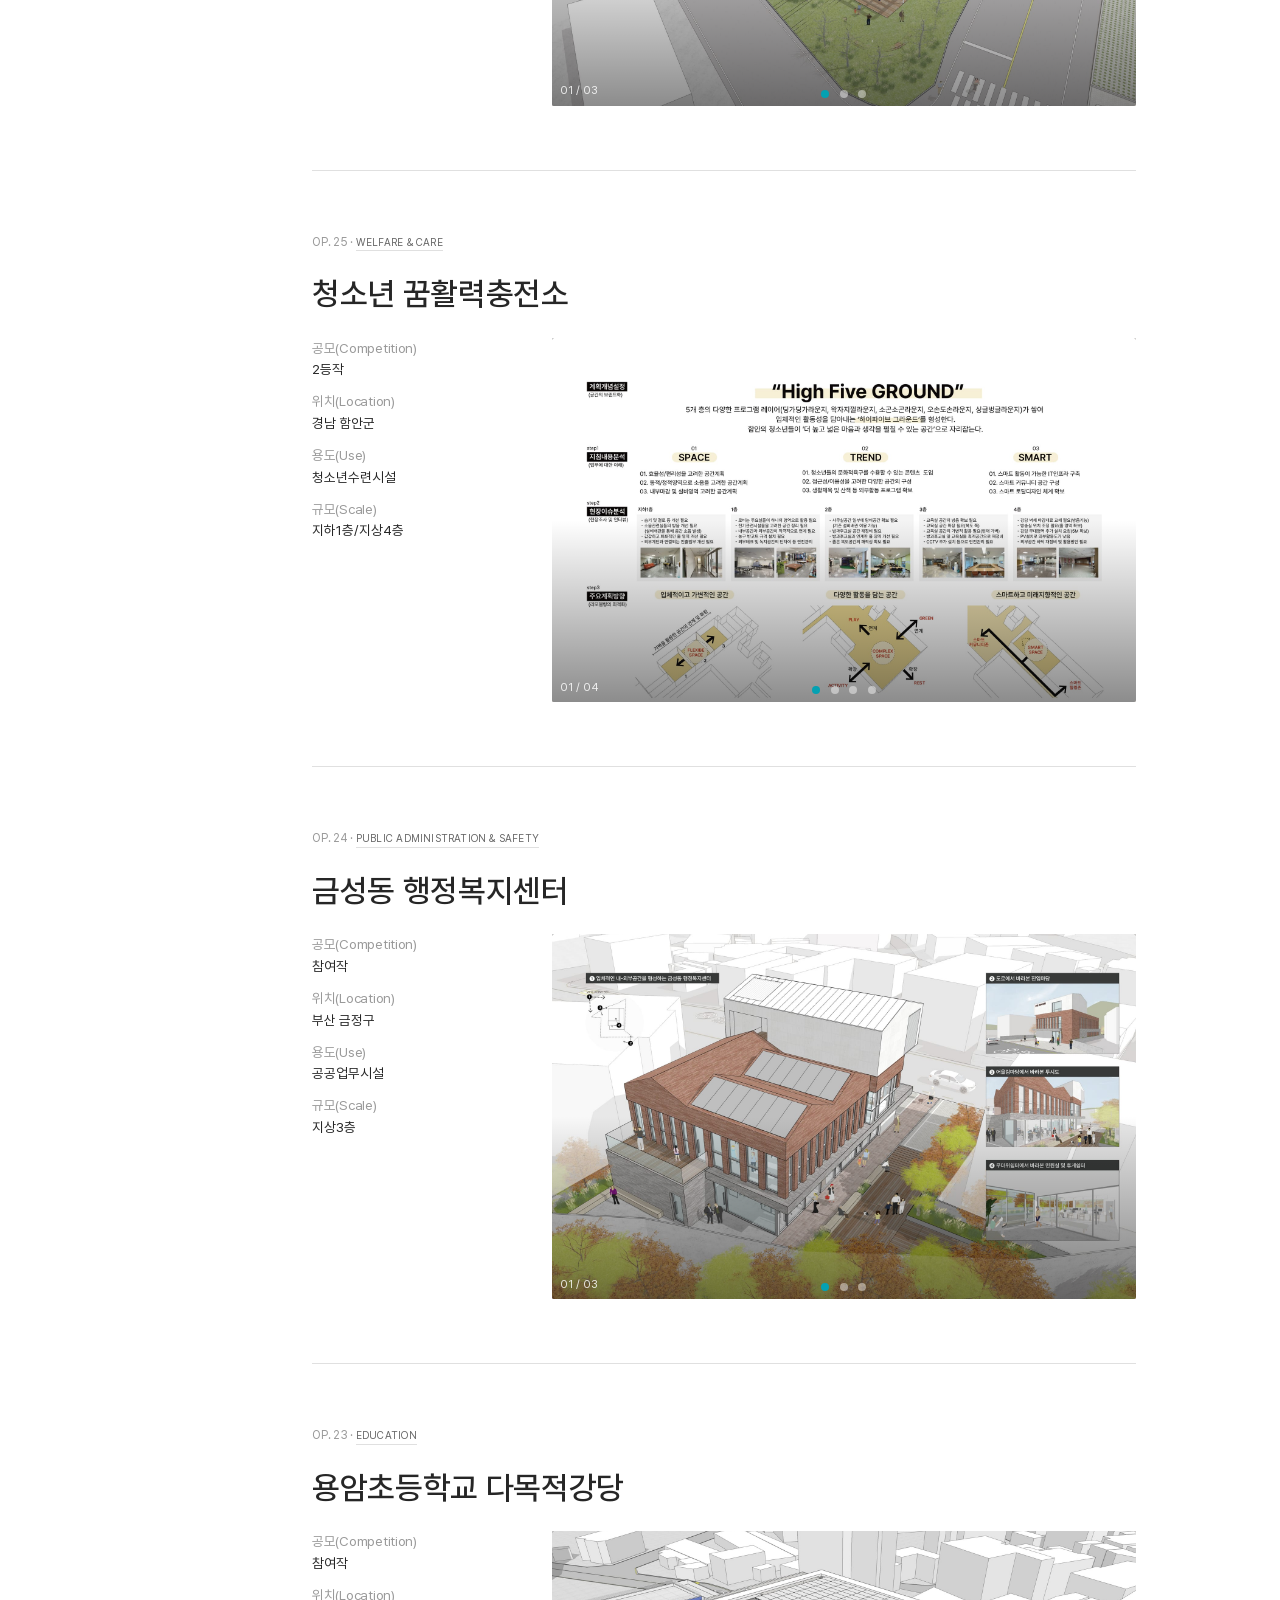
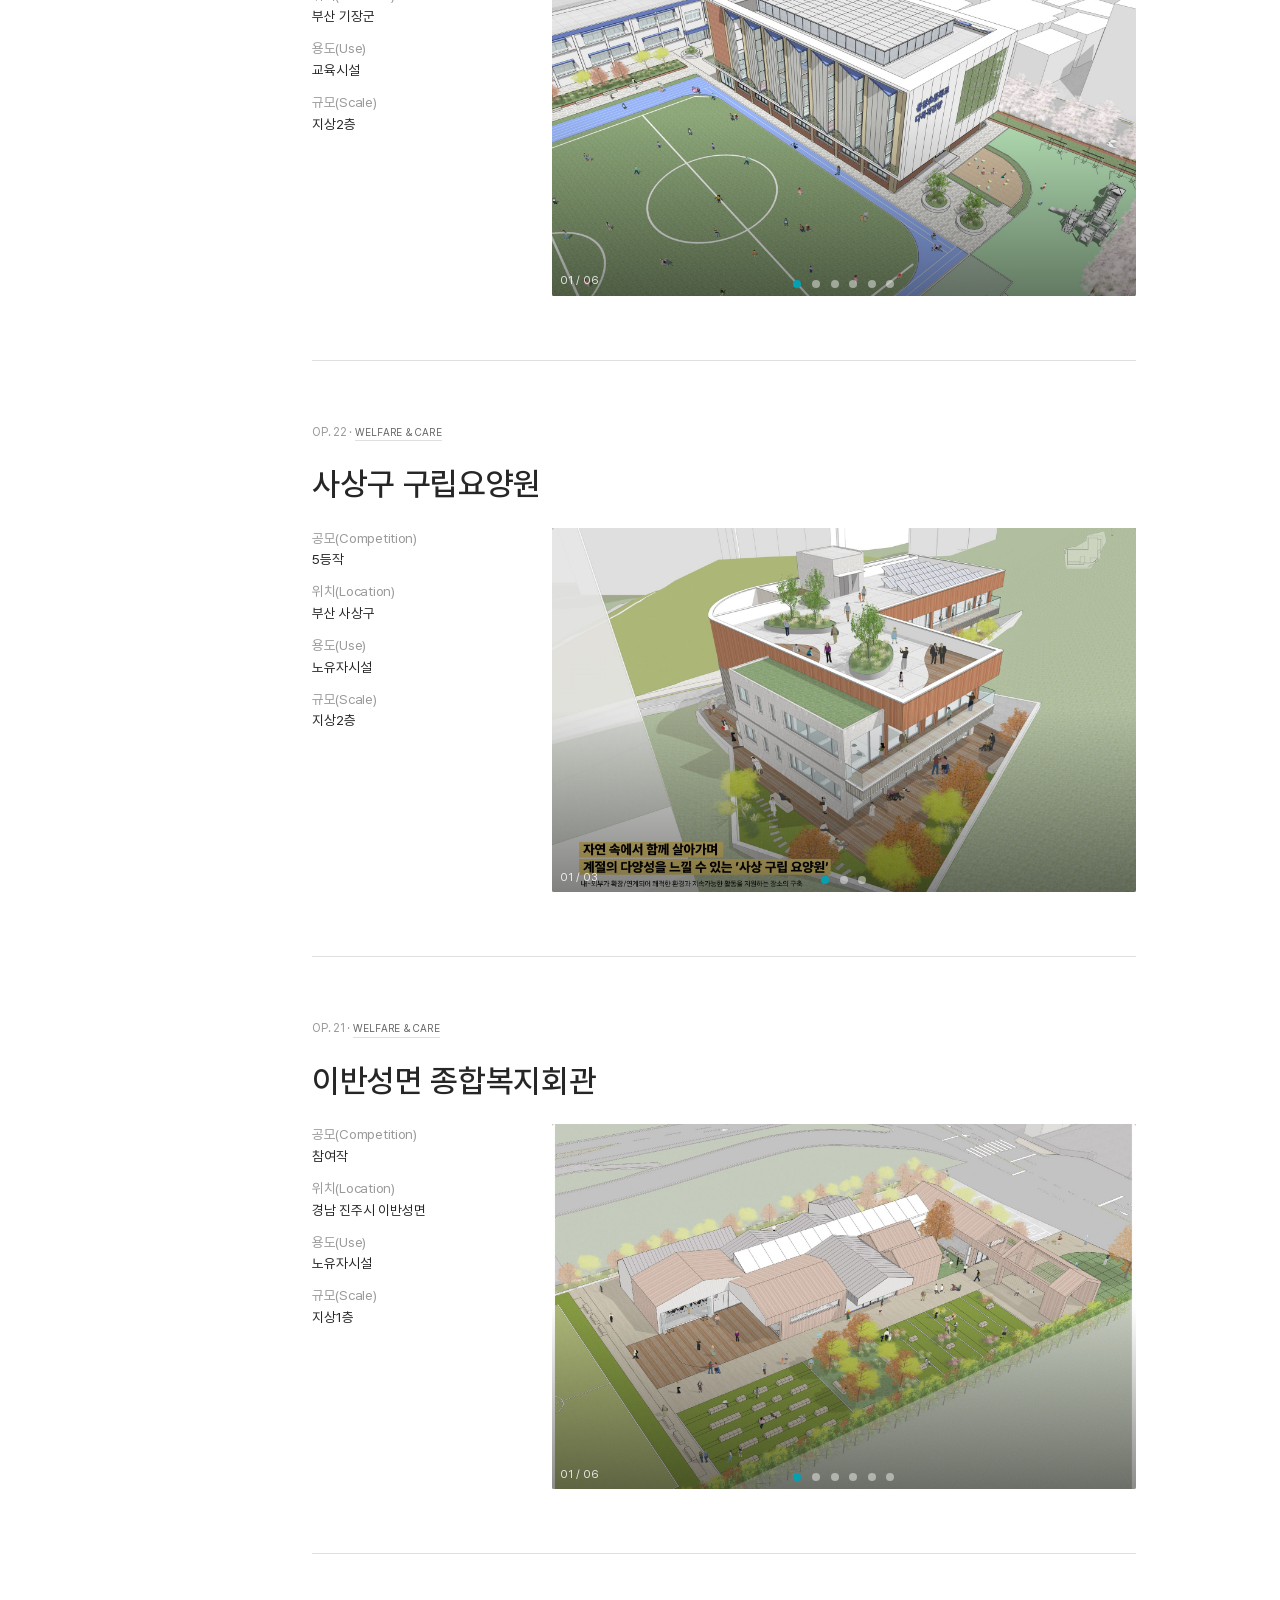
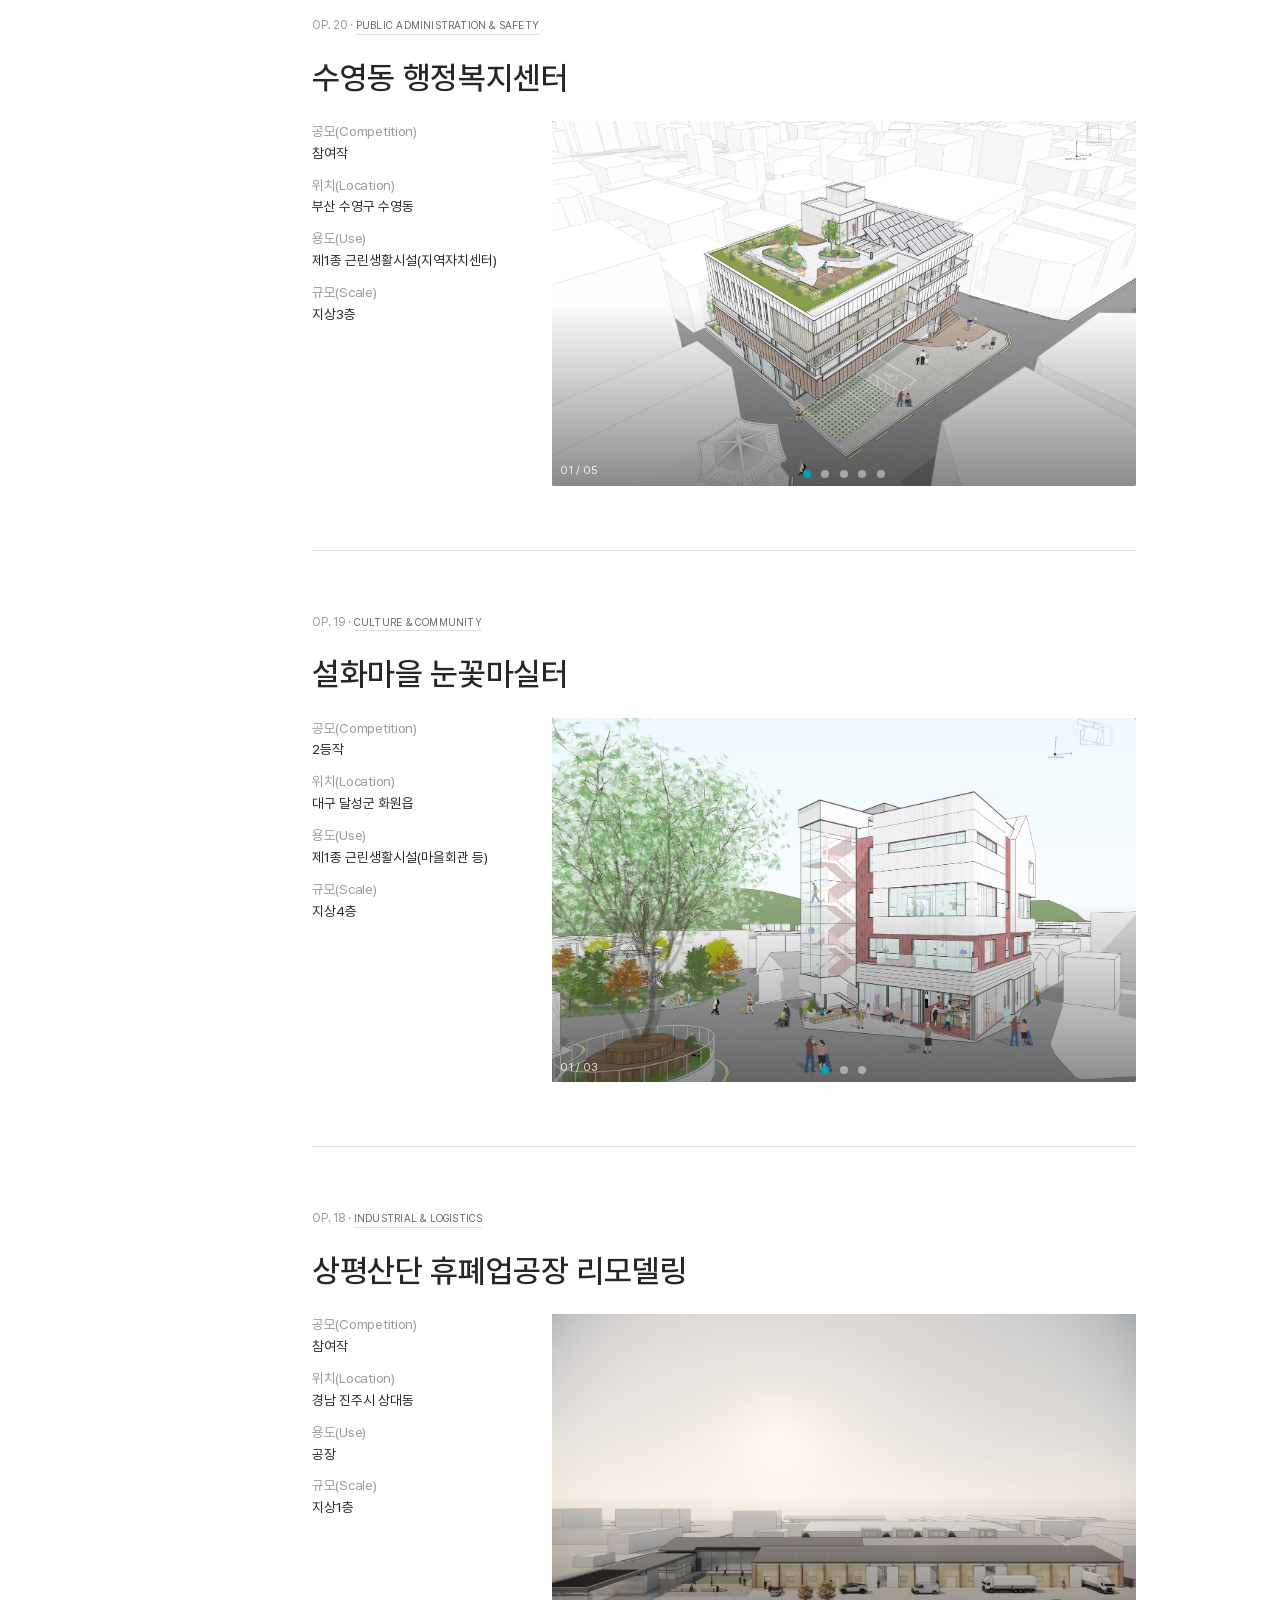
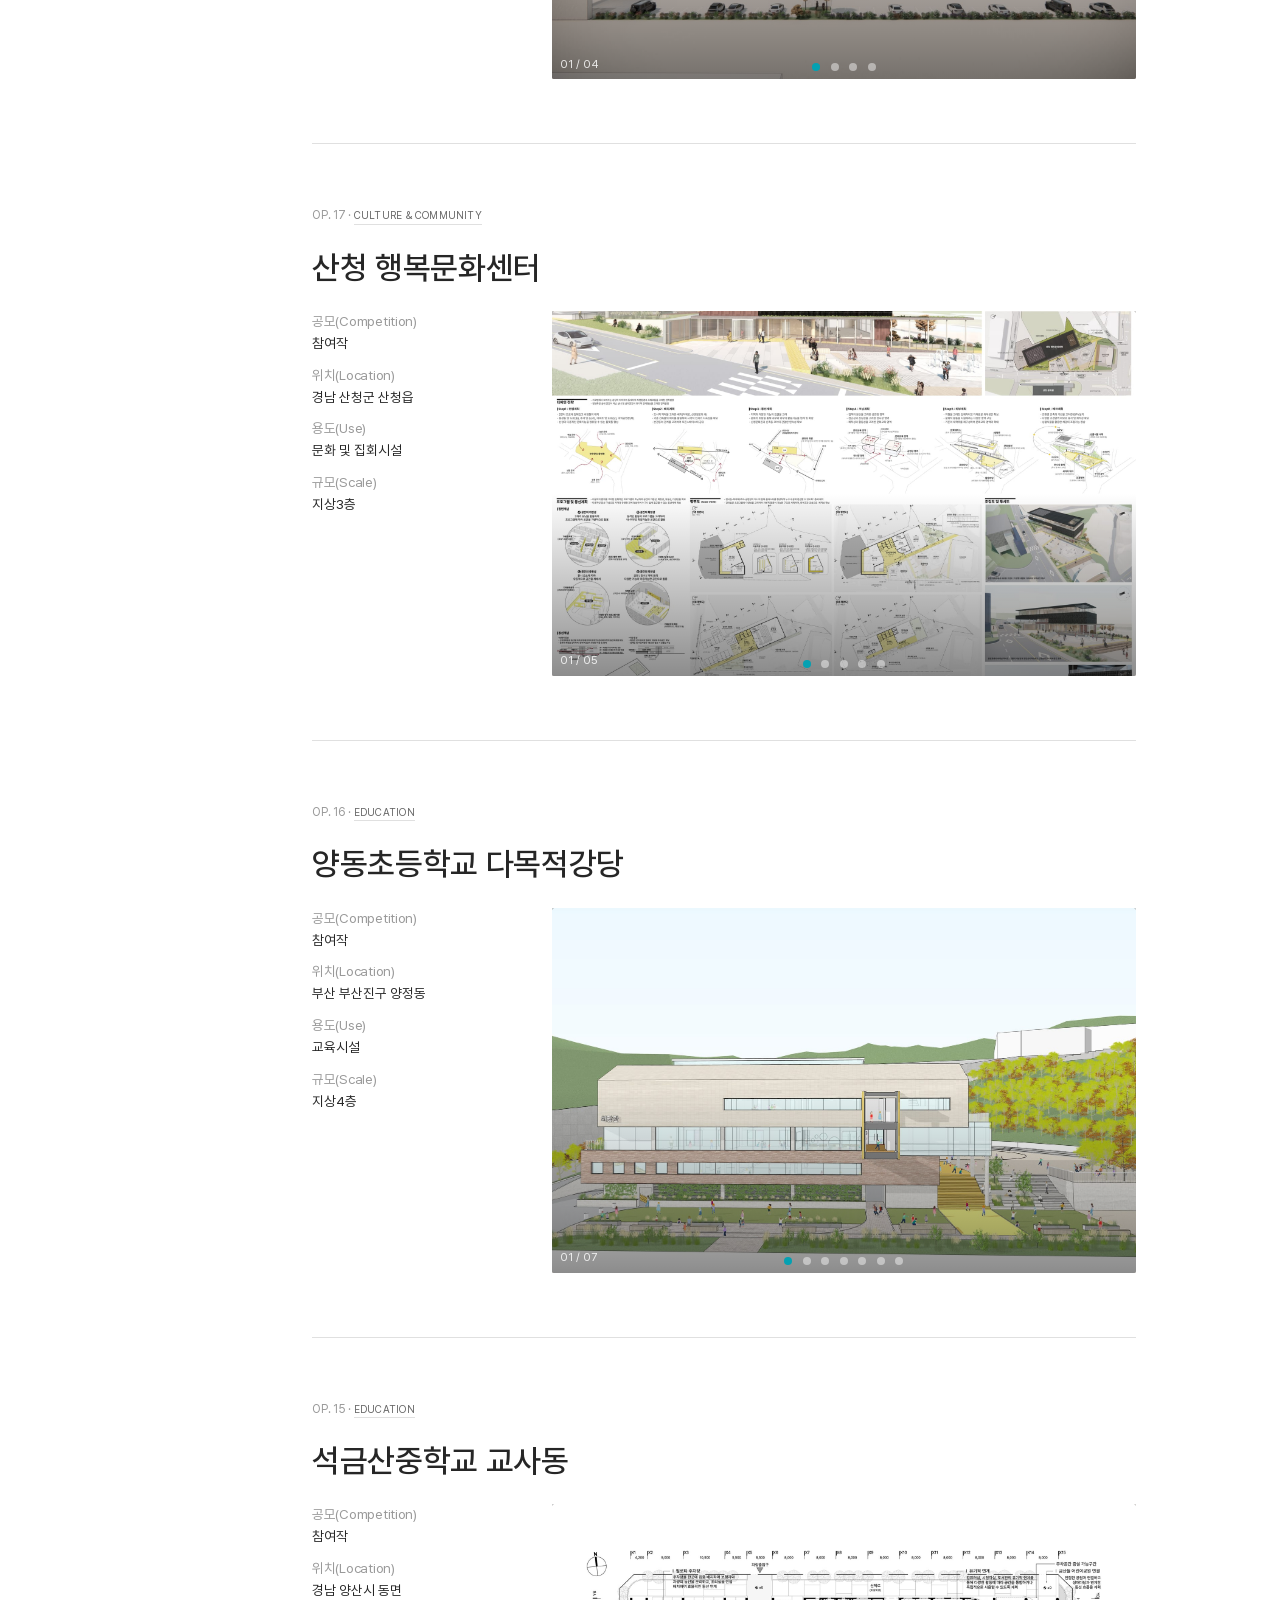
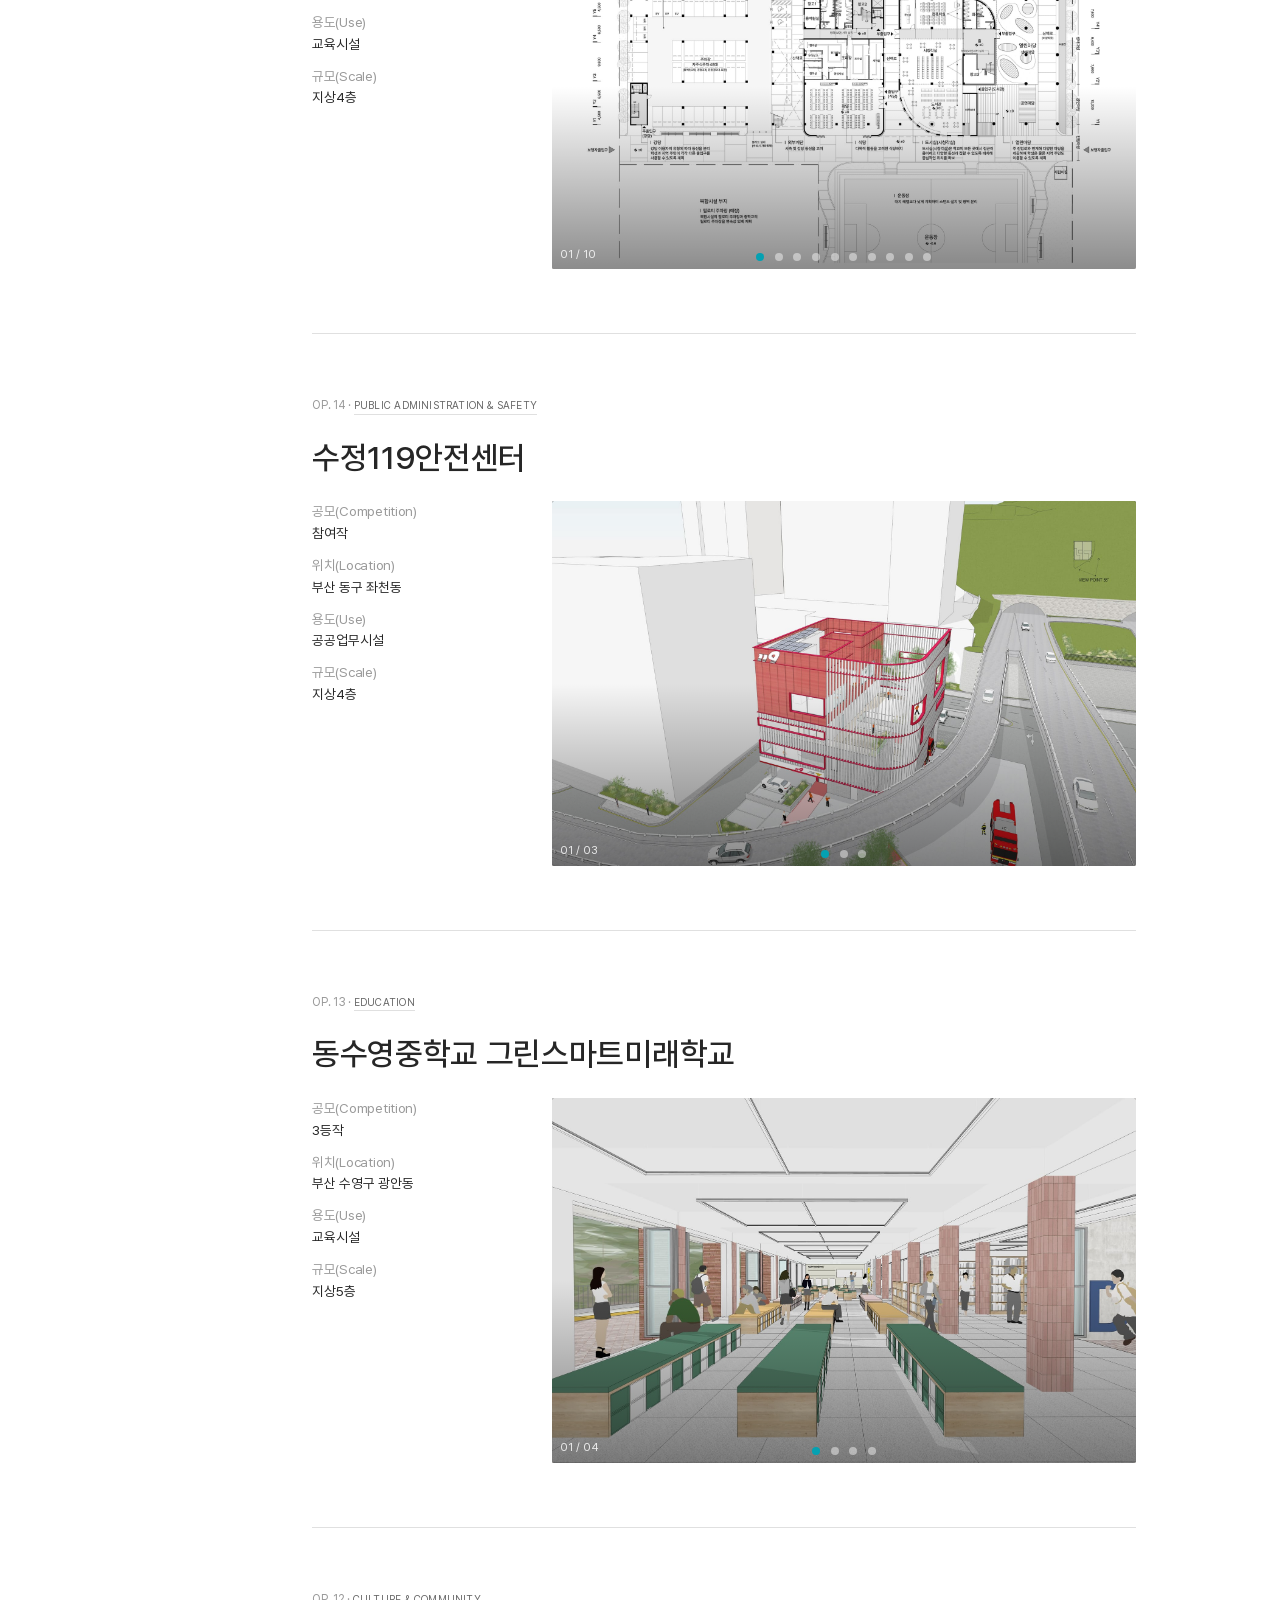
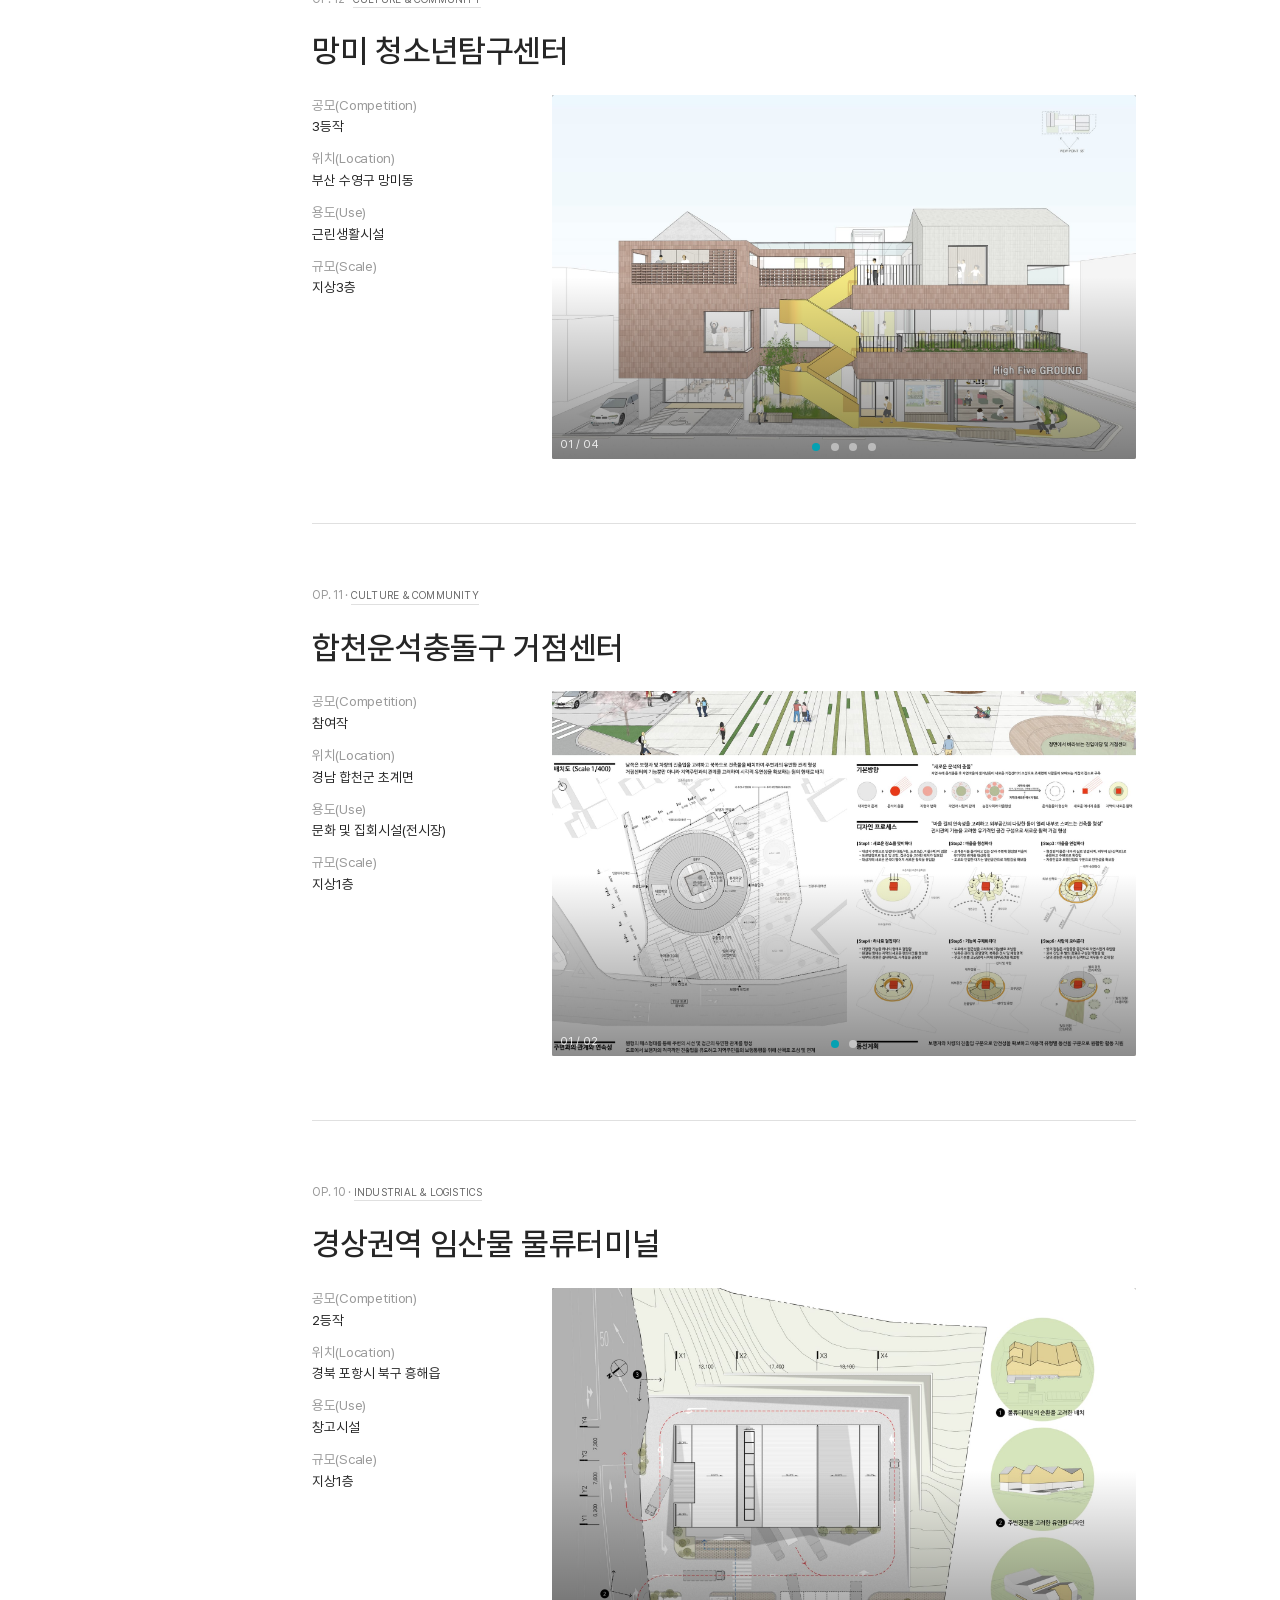
==== commit b5749556: "Op.35 사업명 변경 — 송지초등학교 공간재구조화 교사동 개축 - 프로젝트 제목, 슬라이드쇼 캡션, aria-label, 이미지 alt 전부 갱신 - 5개 페이지 사이드바 교육시" ====
--- a/index.html
+++ b/index.html
@@ -107,7 +107,7 @@
         <details class="nav-category">
           <summary>교육시설</summary>
           <ul class="project-list">
-            <li><a href="project.html#35-songji-elementary-school">송지초등학교</a></li>
+            <li><a href="project.html#35-songji-elementary-school">송지초등학교 공간재구조화 교사동 개축</a></li>
             <li><a href="project.html#29-haeundae-girls-middle-school">해운대여자중학교 공간재구조화</a></li>
             <li><a href="project.html#23-yongam-elementary-hall">용암초등학교 다목적강당</a></li>
             <li><a href="project.html#16-yangdong-elementary-hall">양동초등학교 다목적강당</a></li>
@@ -180,7 +180,7 @@
 
         <article id="35-songji-elementary-school" class="project-entry" aria-labelledby="35-songji-elementary-school-title">
           <p class="eyebrow project-entry-title">Op. 35 · <span class="tag-label">Education</span></p>
-          <h2 id="35-songji-elementary-school-title" class="heading-md" style="margin-top: 0.5em;">송지초등학교</h2>
+          <h2 id="35-songji-elementary-school-title" class="heading-md" style="margin-top: 0.5em;">송지초등학교 공간재구조화 교사동 개축</h2>
           <div class="project-entry-grid" style="margin-top: var(--space-3);">
             <dl class="project-meta-list">
               <dt>공모(Competition)</dt><dd>2등작</dd>
@@ -188,35 +188,35 @@
               <dt>용도(Use)</dt><dd>교육연구시설(초등학교)</dd>
               <dt>규모(Scale)</dt><dd>지상2층</dd>
             </dl>
-            <div class="slideshow" data-slideshow tabindex="0" aria-roledescription="슬라이드쇼" aria-label="송지초등학교 이미지 슬라이드쇼">
-              <span class="slide-caption">Op. 35 · 송지초등학교</span>
-              <div class="slideshow-track">
-                <div class="slide tile-a is-active" data-slide role="img" aria-label="송지초등학교 이미지 1" aria-hidden="false">
-                  <img class="slide-img" src="images/projects/35-songji-elementary-school/01.jpg" alt="송지초등학교 (전남 해남군, 교육연구시설) 이미지 1" loading="lazy" />
+            <div class="slideshow" data-slideshow tabindex="0" aria-roledescription="슬라이드쇼" aria-label="송지초등학교 공간재구조화 교사동 개축 이미지 슬라이드쇼">
+              <span class="slide-caption">Op. 35 · 송지초등학교 공간재구조화 교사동 개축</span>
+              <div class="slideshow-track">
+                <div class="slide tile-a is-active" data-slide role="img" aria-label="송지초등학교 공간재구조화 교사동 개축 이미지 1" aria-hidden="false">
+                  <img class="slide-img" src="images/projects/35-songji-elementary-school/01.jpg" alt="송지초등학교 공간재구조화 교사동 개축 (전남 해남군, 교육연구시설) 이미지 1" loading="lazy" />
                   <span class="slide-index">01 / 07</span>
                 </div>
-                <div class="slide tile-b" data-slide role="img" aria-label="송지초등학교 이미지 2" aria-hidden="true">
-                  <img class="slide-img" src="images/projects/35-songji-elementary-school/02.jpg" alt="송지초등학교 (전남 해남군, 교육연구시설) 이미지 2" loading="lazy" />
+                <div class="slide tile-b" data-slide role="img" aria-label="송지초등학교 공간재구조화 교사동 개축 이미지 2" aria-hidden="true">
+                  <img class="slide-img" src="images/projects/35-songji-elementary-school/02.jpg" alt="송지초등학교 공간재구조화 교사동 개축 (전남 해남군, 교육연구시설) 이미지 2" loading="lazy" />
                   <span class="slide-index">02 / 07</span>
                 </div>
-                <div class="slide tile-c" data-slide role="img" aria-label="송지초등학교 이미지 3" aria-hidden="true">
-                  <img class="slide-img" src="images/projects/35-songji-elementary-school/03.jpg" alt="송지초등학교 (전남 해남군, 교육연구시설) 이미지 3" loading="lazy" />
+                <div class="slide tile-c" data-slide role="img" aria-label="송지초등학교 공간재구조화 교사동 개축 이미지 3" aria-hidden="true">
+                  <img class="slide-img" src="images/projects/35-songji-elementary-school/03.jpg" alt="송지초등학교 공간재구조화 교사동 개축 (전남 해남군, 교육연구시설) 이미지 3" loading="lazy" />
                   <span class="slide-index">03 / 07</span>
                 </div>
-                <div class="slide tile-d" data-slide role="img" aria-label="송지초등학교 이미지 4" aria-hidden="true">
-                  <img class="slide-img" src="images/projects/35-songji-elementary-school/04.jpg" alt="송지초등학교 (전남 해남군, 교육연구시설) 이미지 4" loading="lazy" />
+                <div class="slide tile-d" data-slide role="img" aria-label="송지초등학교 공간재구조화 교사동 개축 이미지 4" aria-hidden="true">
+                  <img class="slide-img" src="images/projects/35-songji-elementary-school/04.jpg" alt="송지초등학교 공간재구조화 교사동 개축 (전남 해남군, 교육연구시설) 이미지 4" loading="lazy" />
                   <span class="slide-index">04 / 07</span>
                 </div>
-                <div class="slide tile-a" data-slide role="img" aria-label="송지초등학교 이미지 5" aria-hidden="true">
-                  <img class="slide-img" src="images/projects/35-songji-elementary-school/05.jpg" alt="송지초등학교 (전남 해남군, 교육연구시설) 이미지 5" loading="lazy" />
+                <div class="slide tile-a" data-slide role="img" aria-label="송지초등학교 공간재구조화 교사동 개축 이미지 5" aria-hidden="true">
+                  <img class="slide-img" src="images/projects/35-songji-elementary-school/05.jpg" alt="송지초등학교 공간재구조화 교사동 개축 (전남 해남군, 교육연구시설) 이미지 5" loading="lazy" />
                   <span class="slide-index">05 / 07</span>
                 </div>
-                <div class="slide tile-b" data-slide role="img" aria-label="송지초등학교 이미지 6" aria-hidden="true">
-                  <img class="slide-img" src="images/projects/35-songji-elementary-school/06.jpg" alt="송지초등학교 (전남 해남군, 교육연구시설) 이미지 6" loading="lazy" />
+                <div class="slide tile-b" data-slide role="img" aria-label="송지초등학교 공간재구조화 교사동 개축 이미지 6" aria-hidden="true">
+                  <img class="slide-img" src="images/projects/35-songji-elementary-school/06.jpg" alt="송지초등학교 공간재구조화 교사동 개축 (전남 해남군, 교육연구시설) 이미지 6" loading="lazy" />
                   <span class="slide-index">06 / 07</span>
                 </div>
-                <div class="slide tile-c" data-slide role="img" aria-label="송지초등학교 이미지 7" aria-hidden="true">
-                  <img class="slide-img" src="images/projects/35-songji-elementary-school/07.jpg" alt="송지초등학교 (전남 해남군, 교육연구시설) 이미지 7" loading="lazy" />
+                <div class="slide tile-c" data-slide role="img" aria-label="송지초등학교 공간재구조화 교사동 개축 이미지 7" aria-hidden="true">
+                  <img class="slide-img" src="images/projects/35-songji-elementary-school/07.jpg" alt="송지초등학교 공간재구조화 교사동 개축 (전남 해남군, 교육연구시설) 이미지 7" loading="lazy" />
                   <span class="slide-index">07 / 07</span>
                 </div>
               </div>
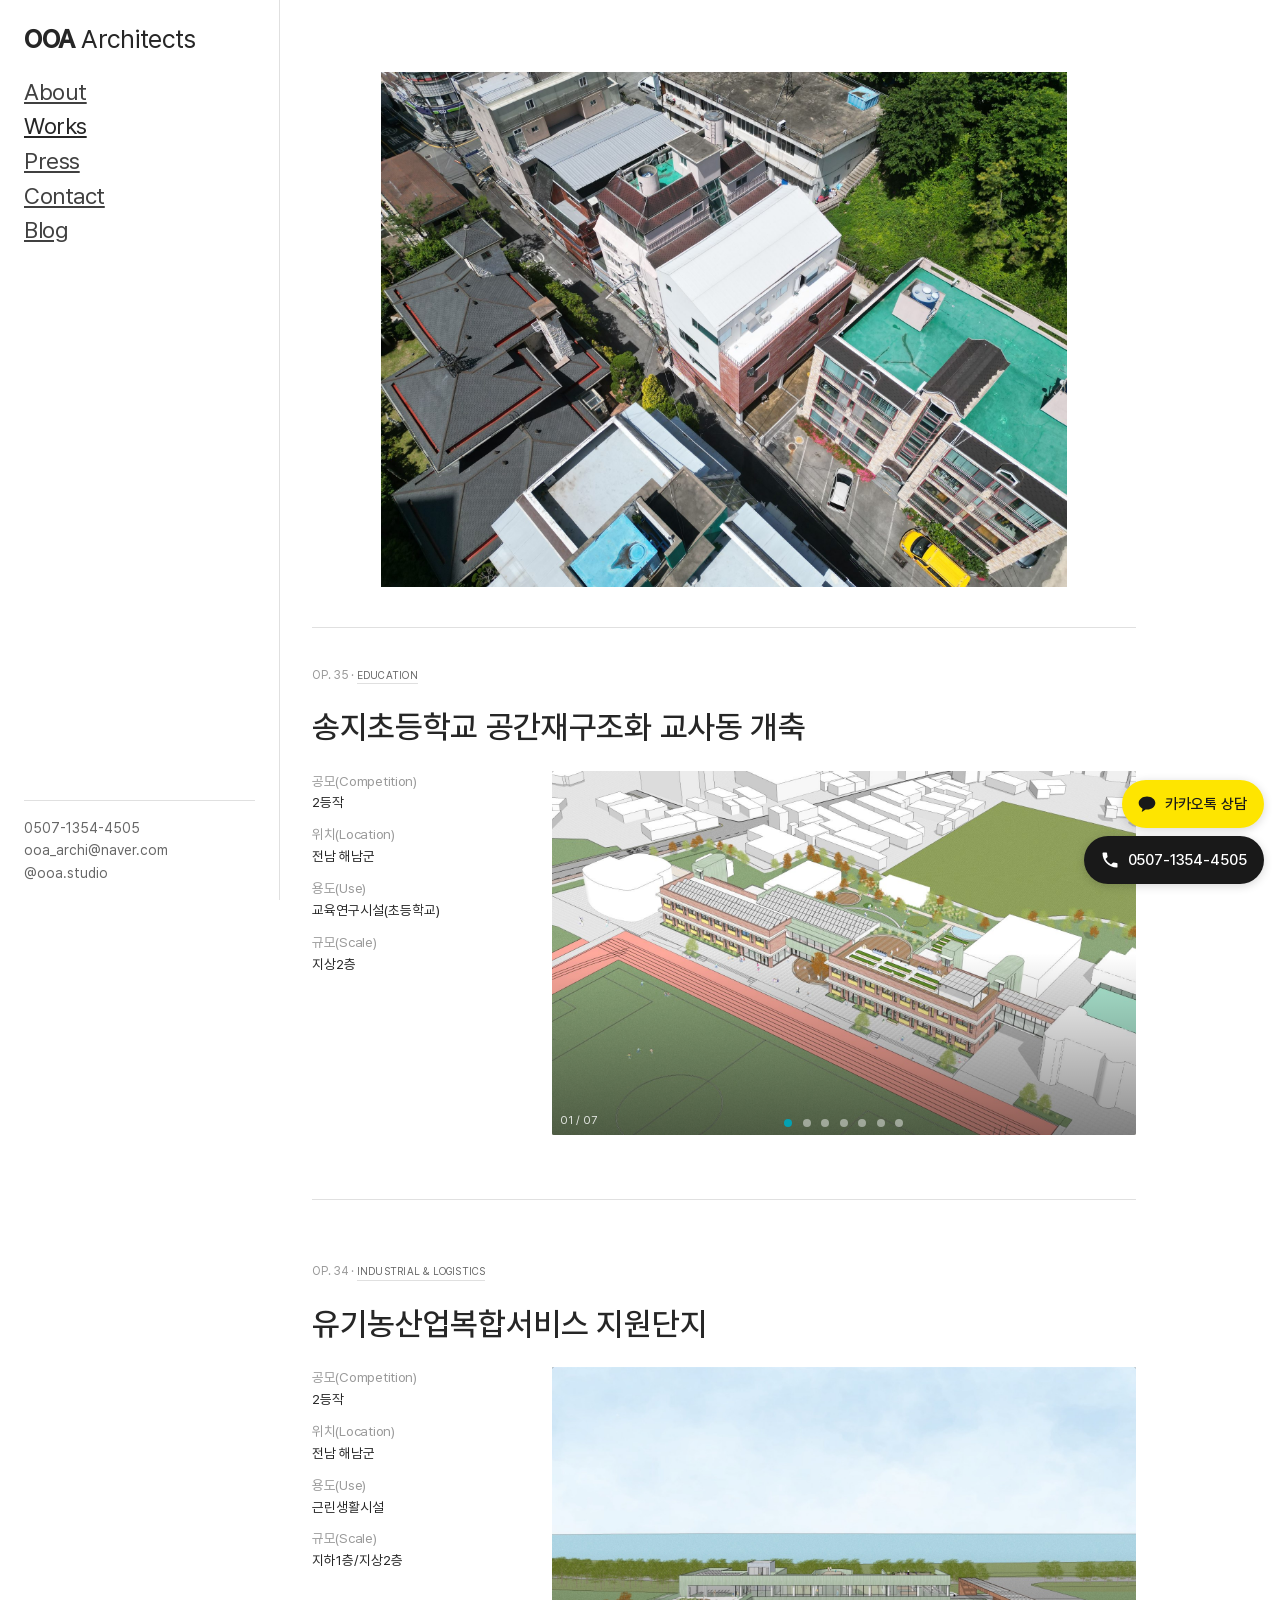
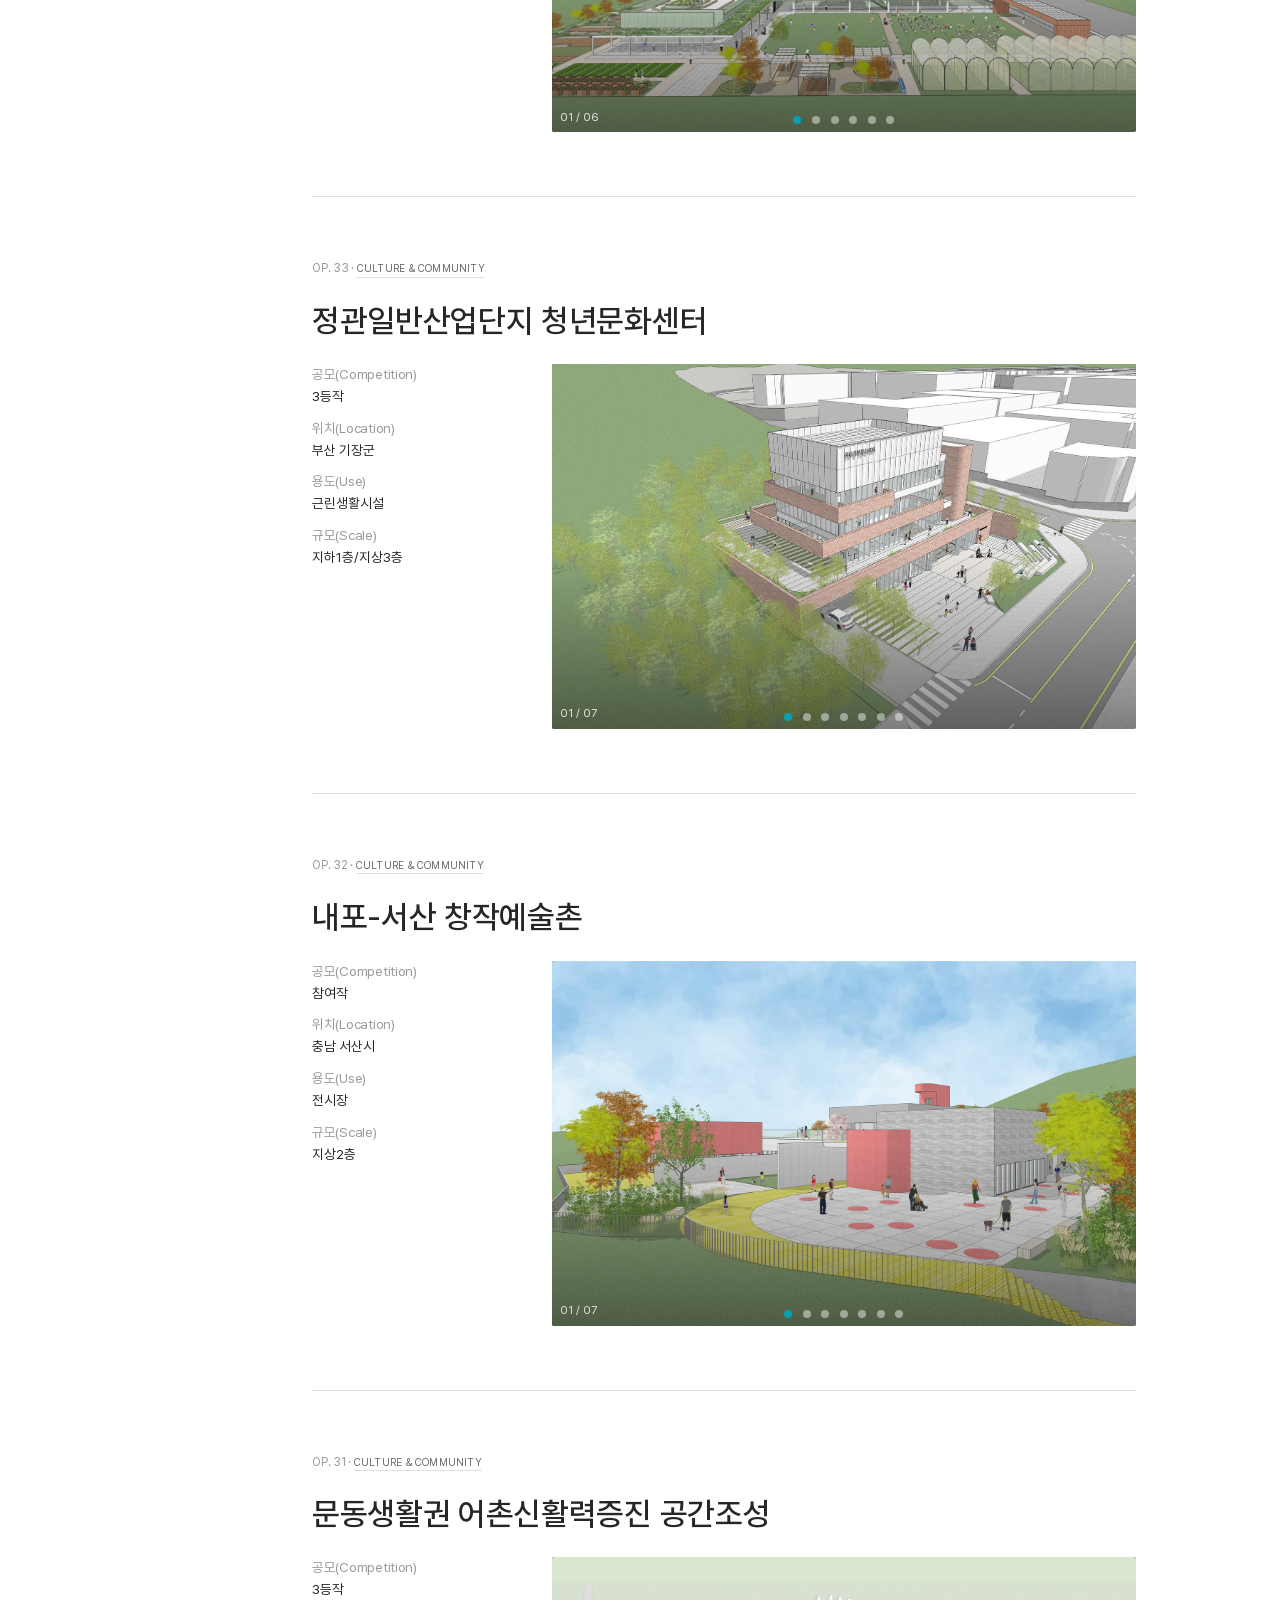
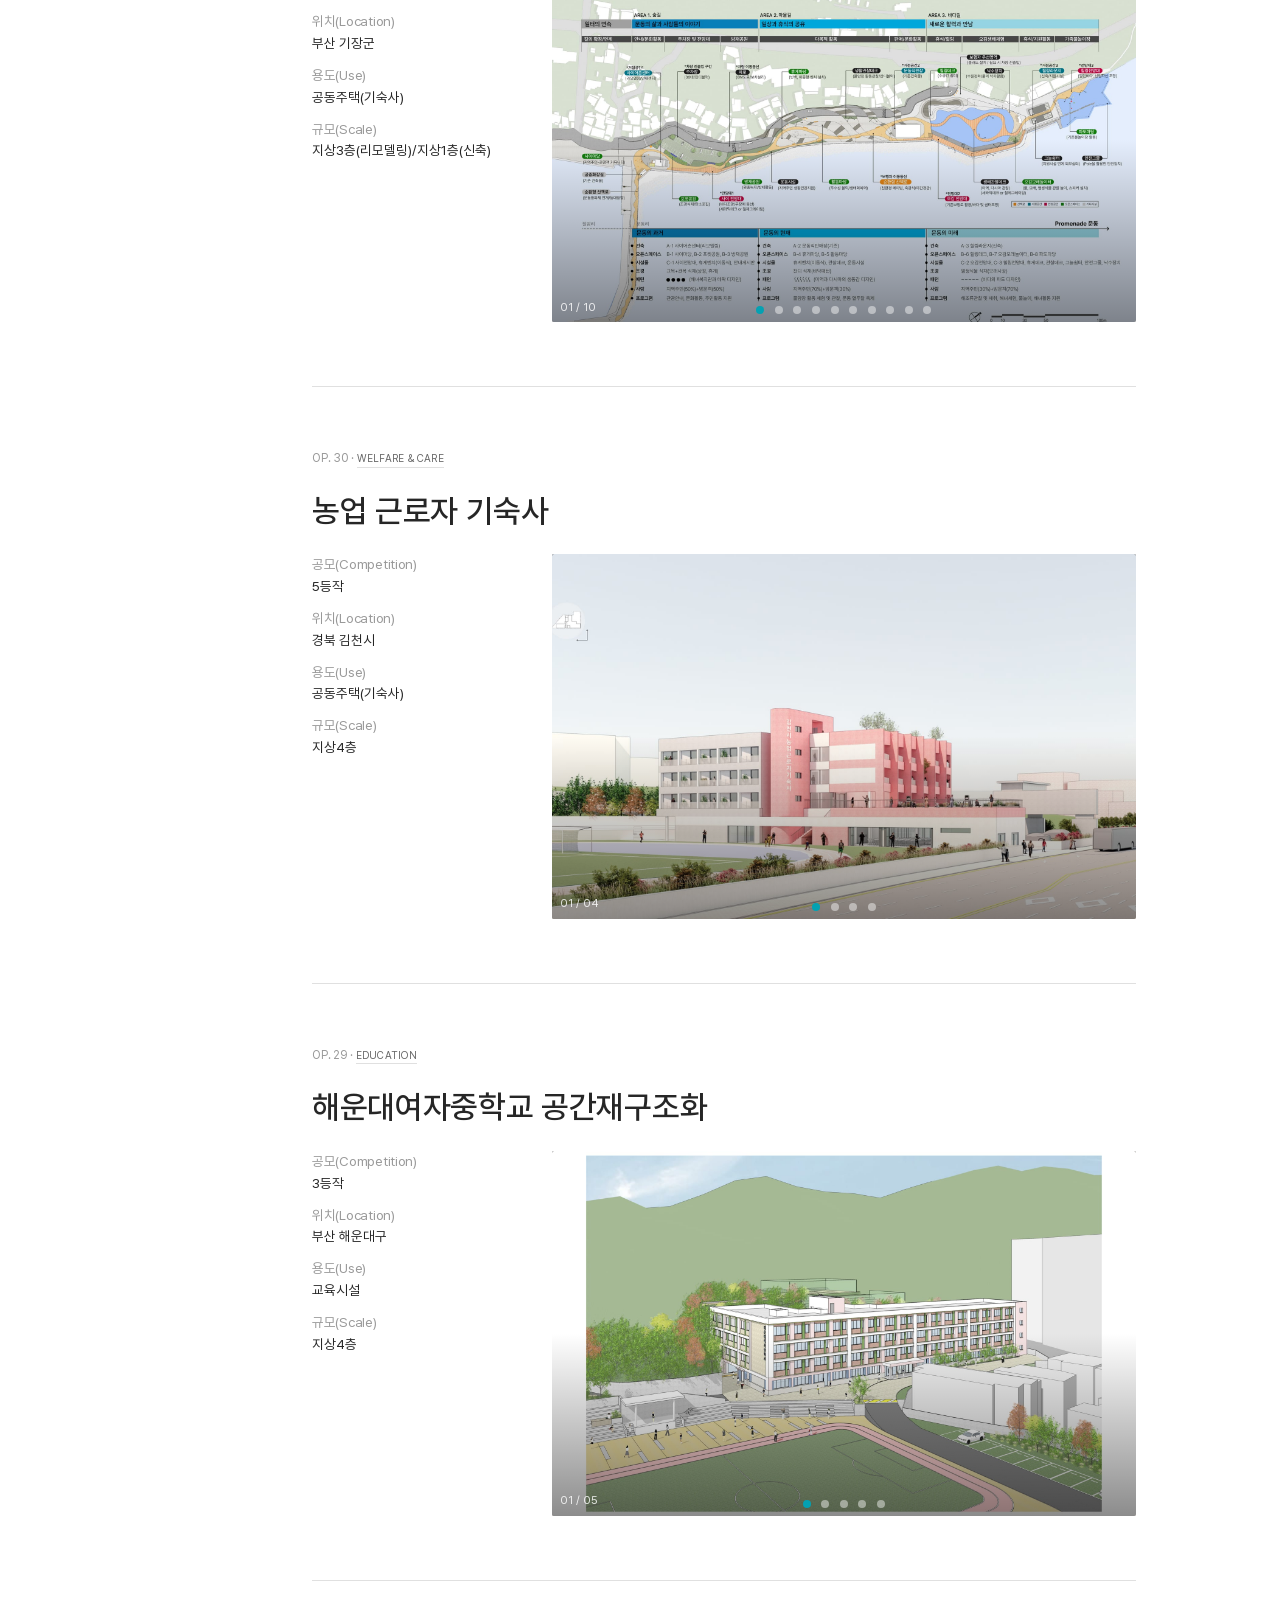
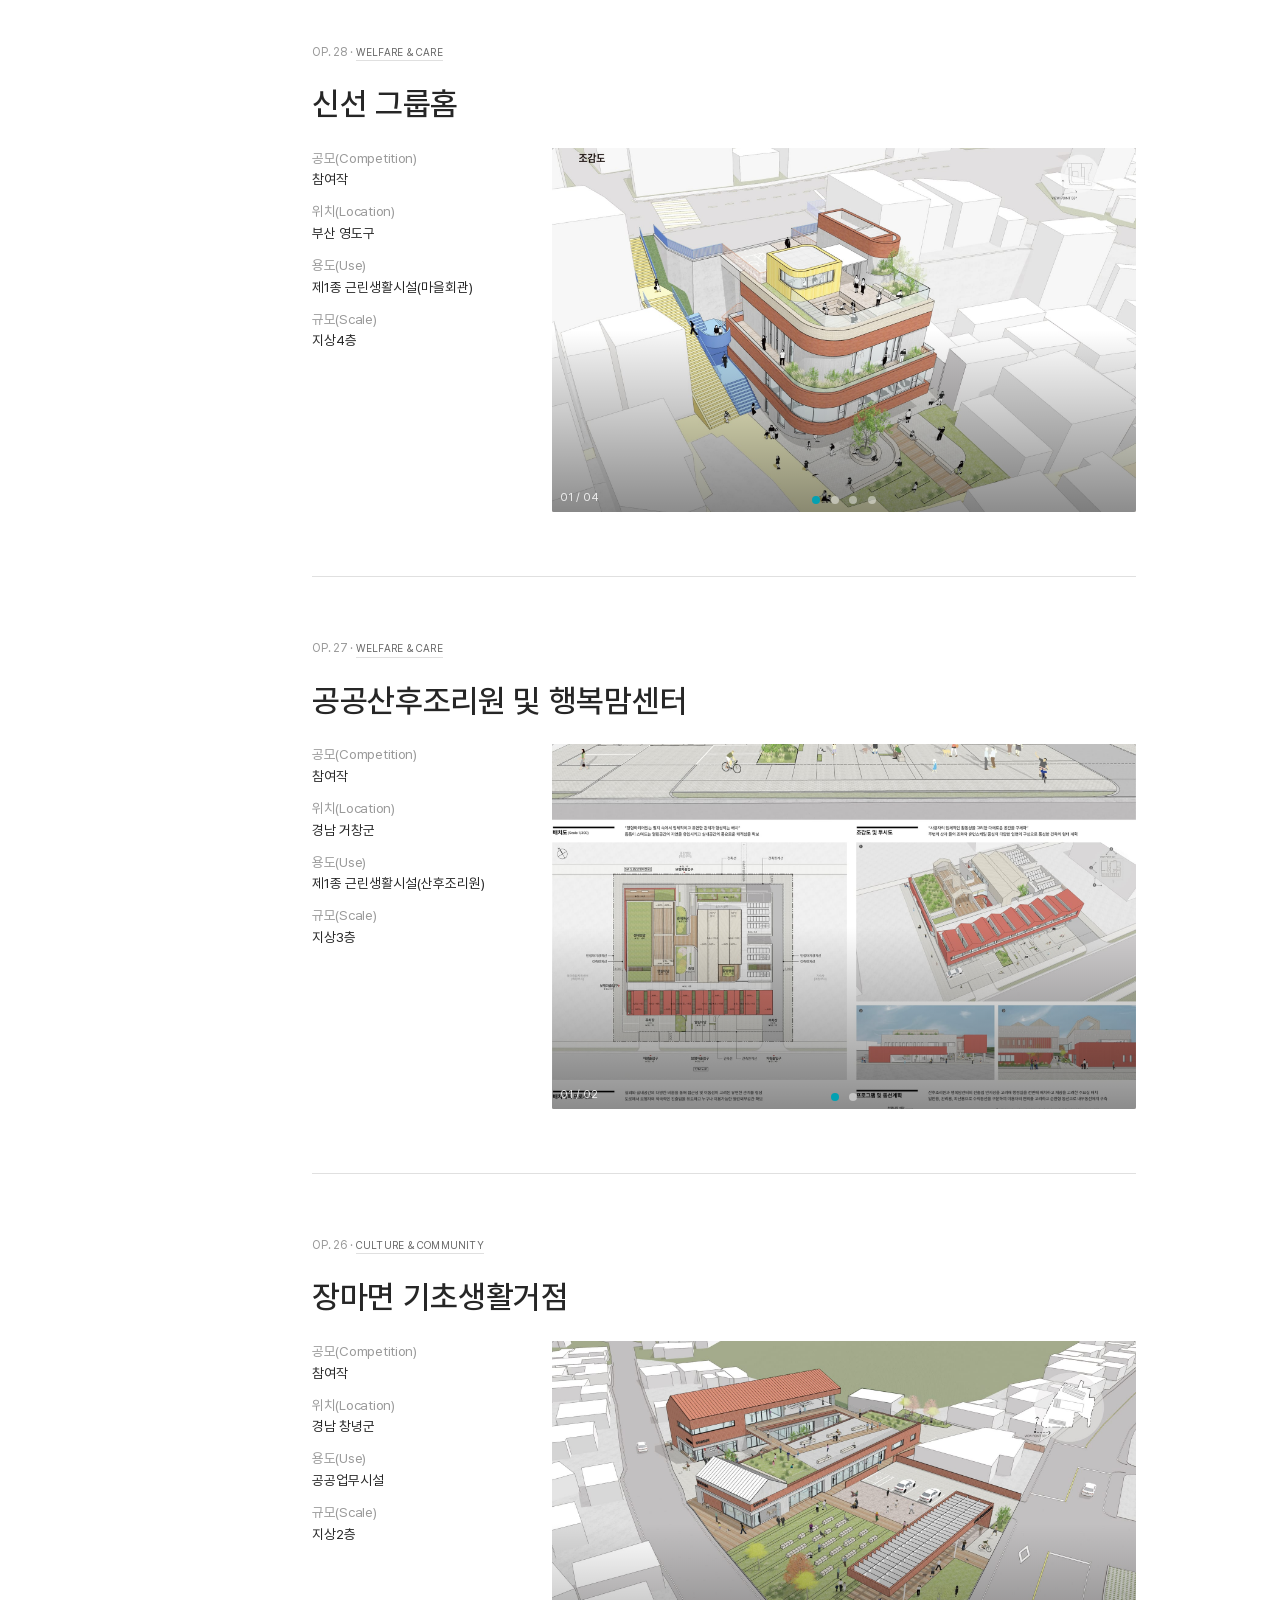
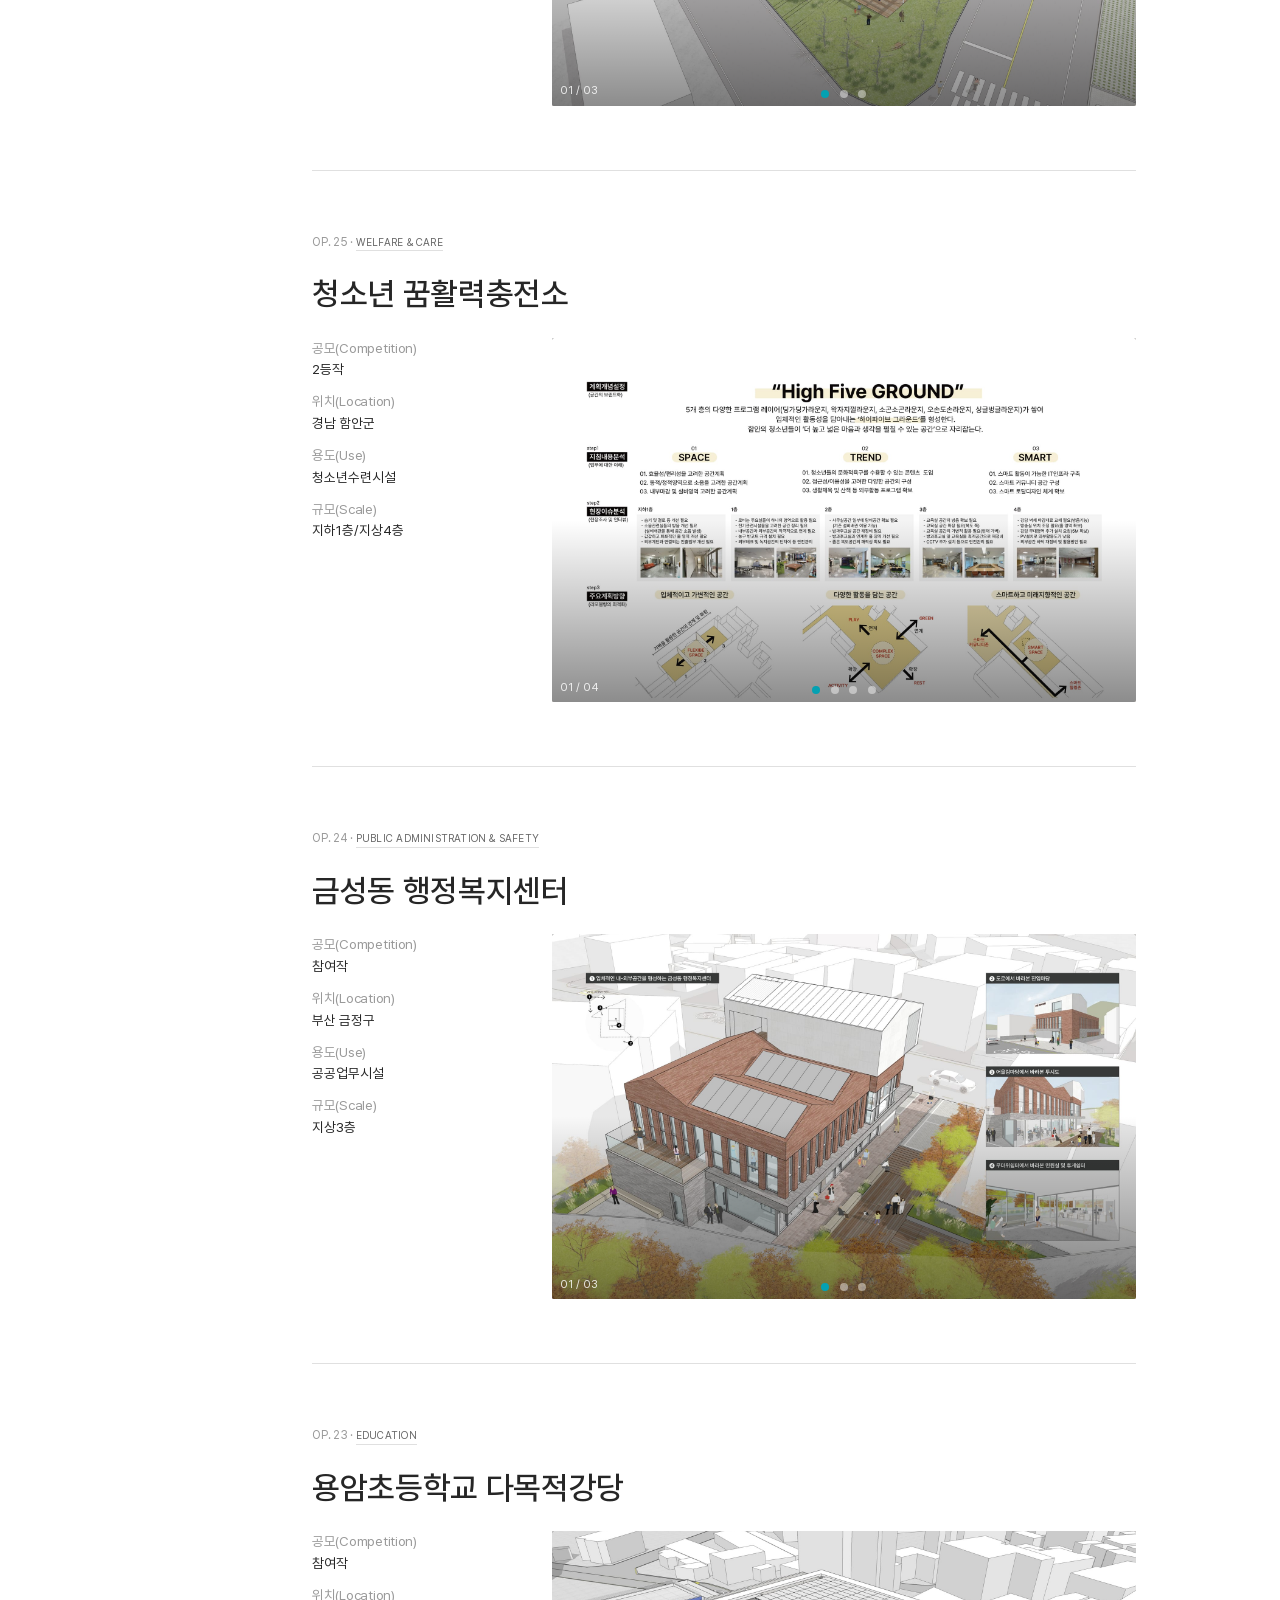
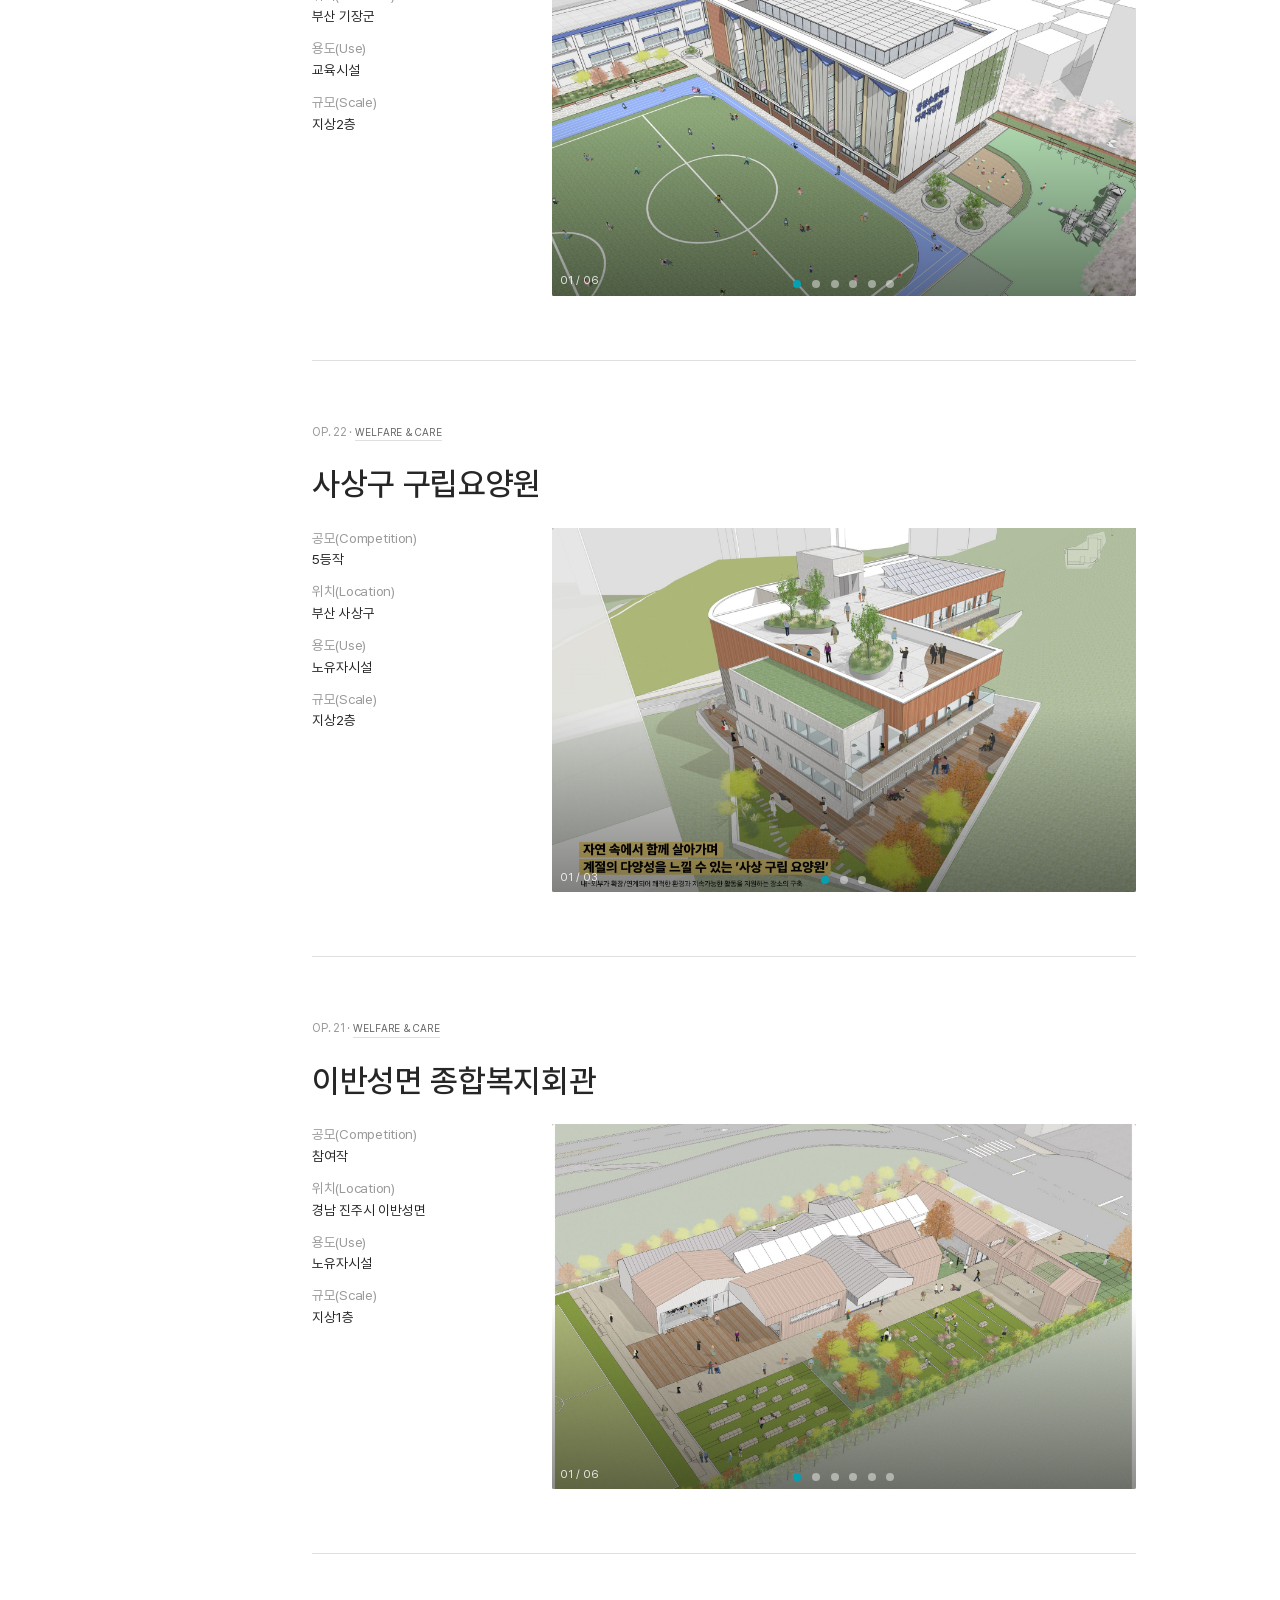
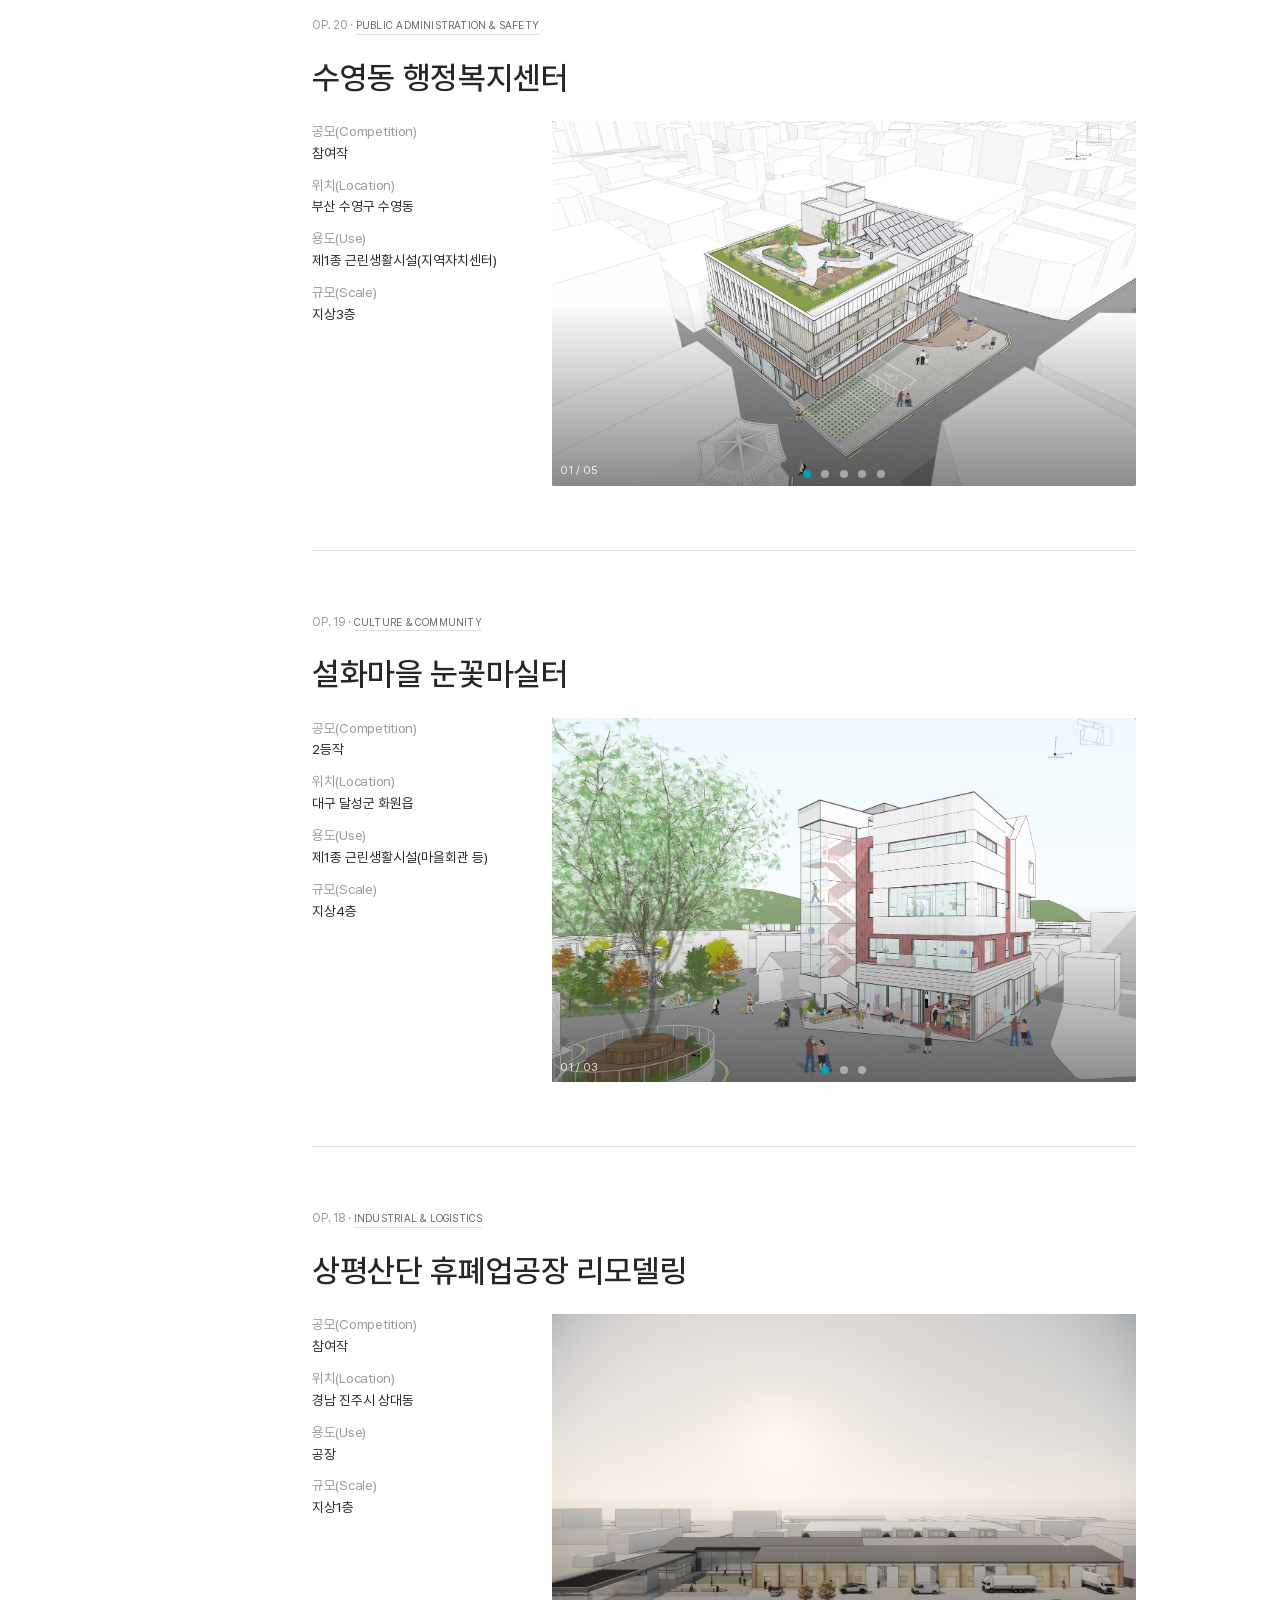
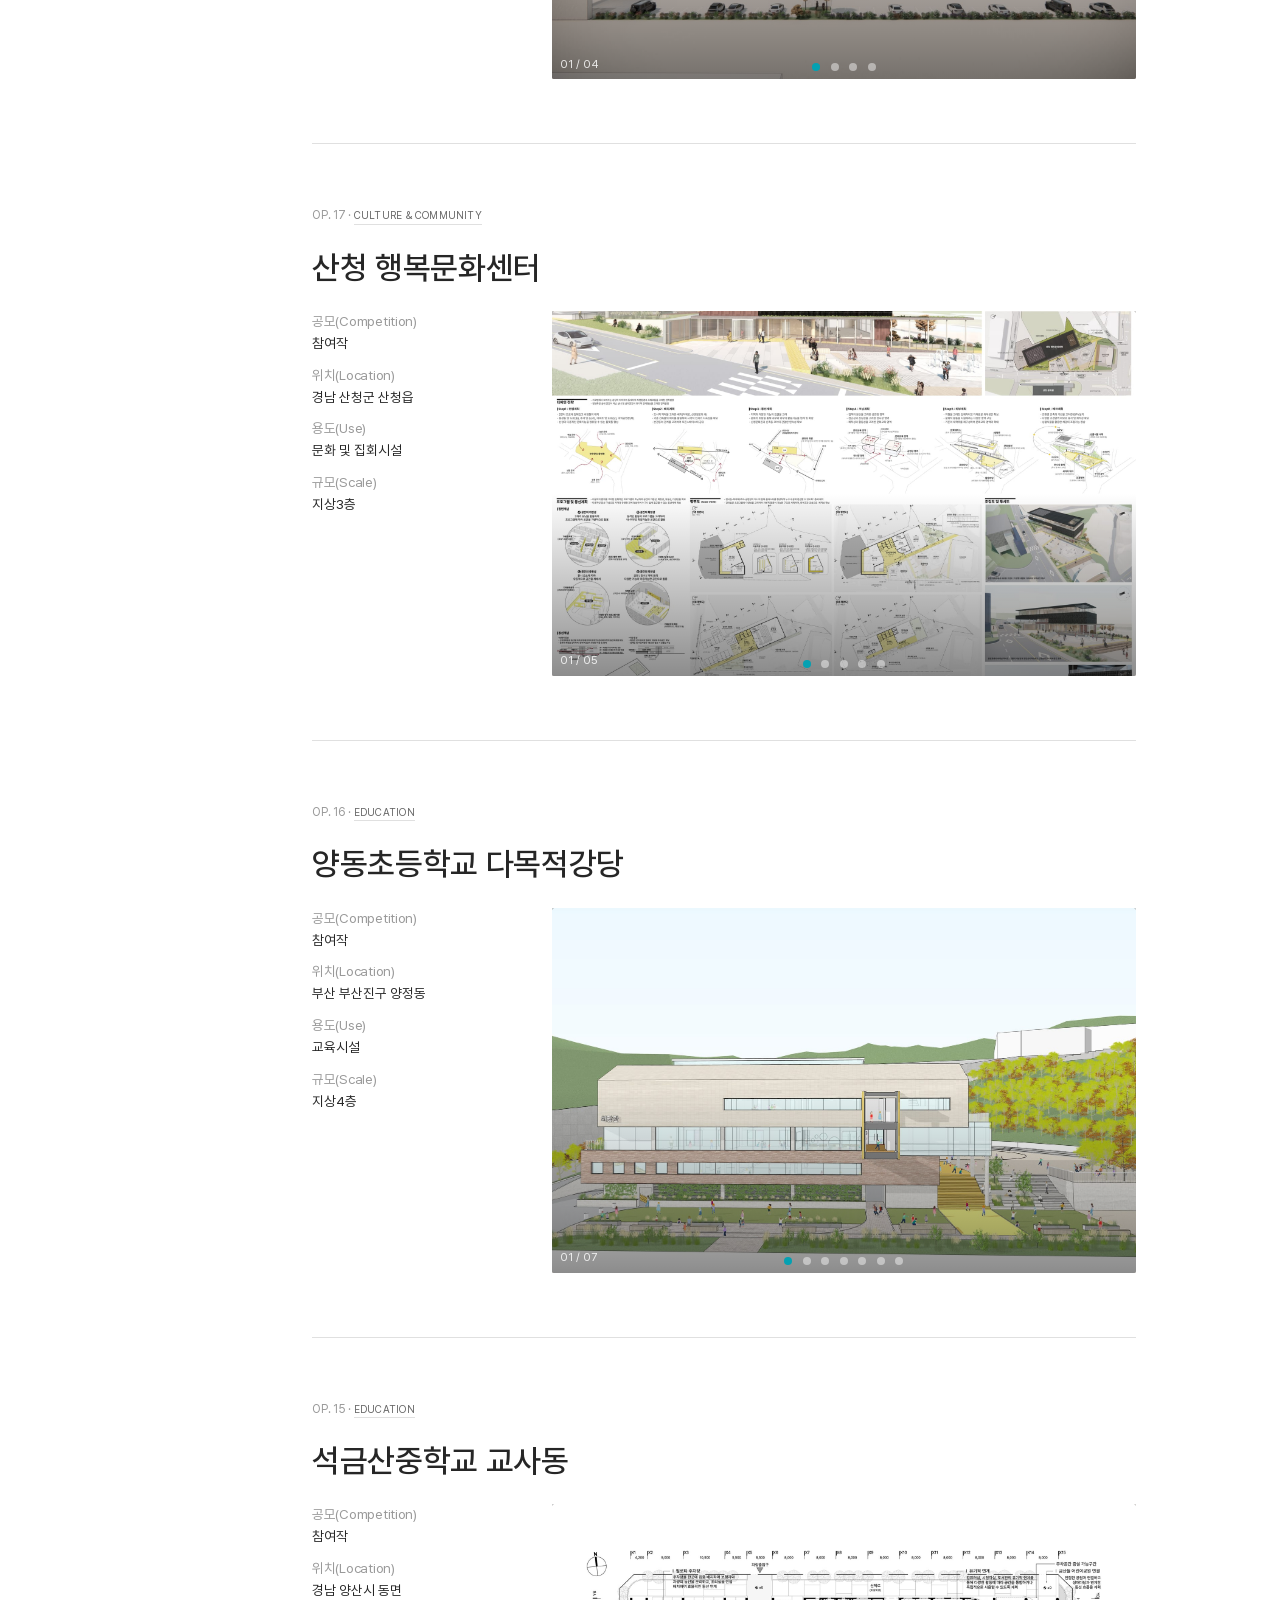
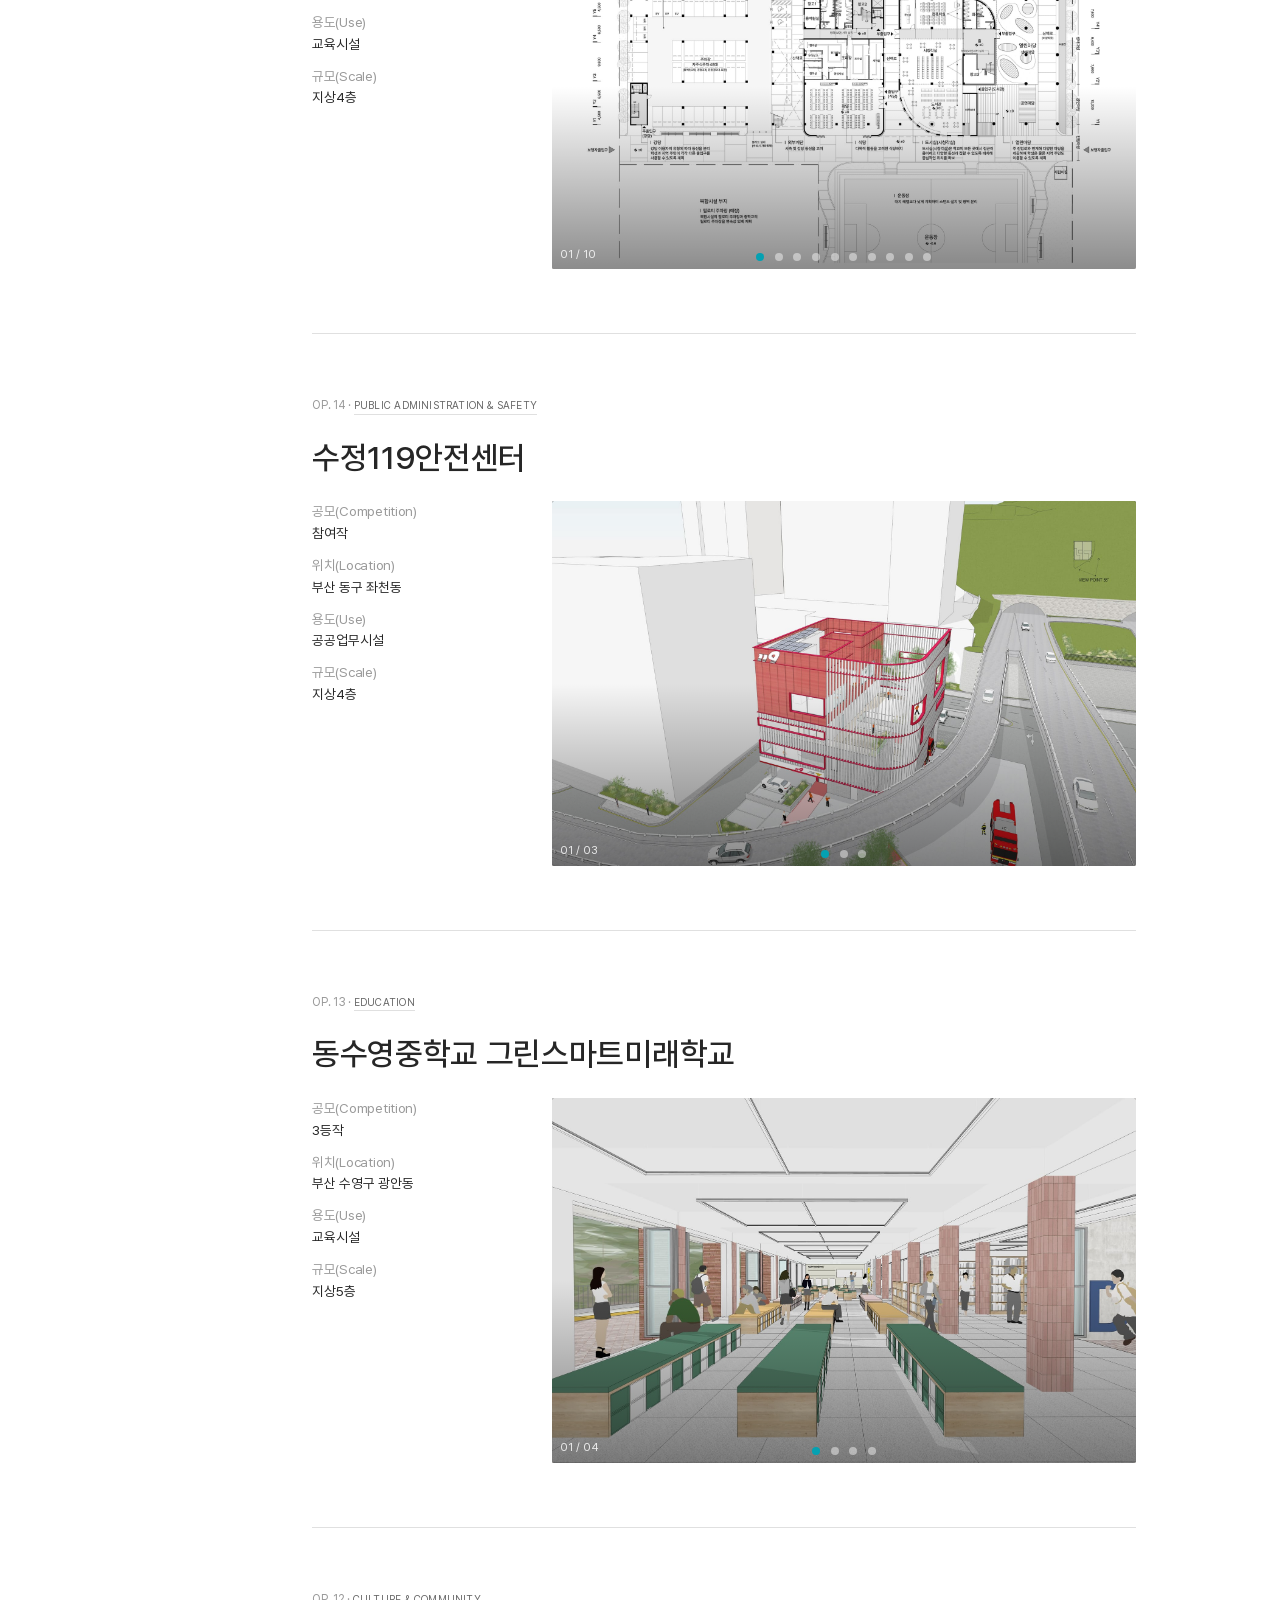
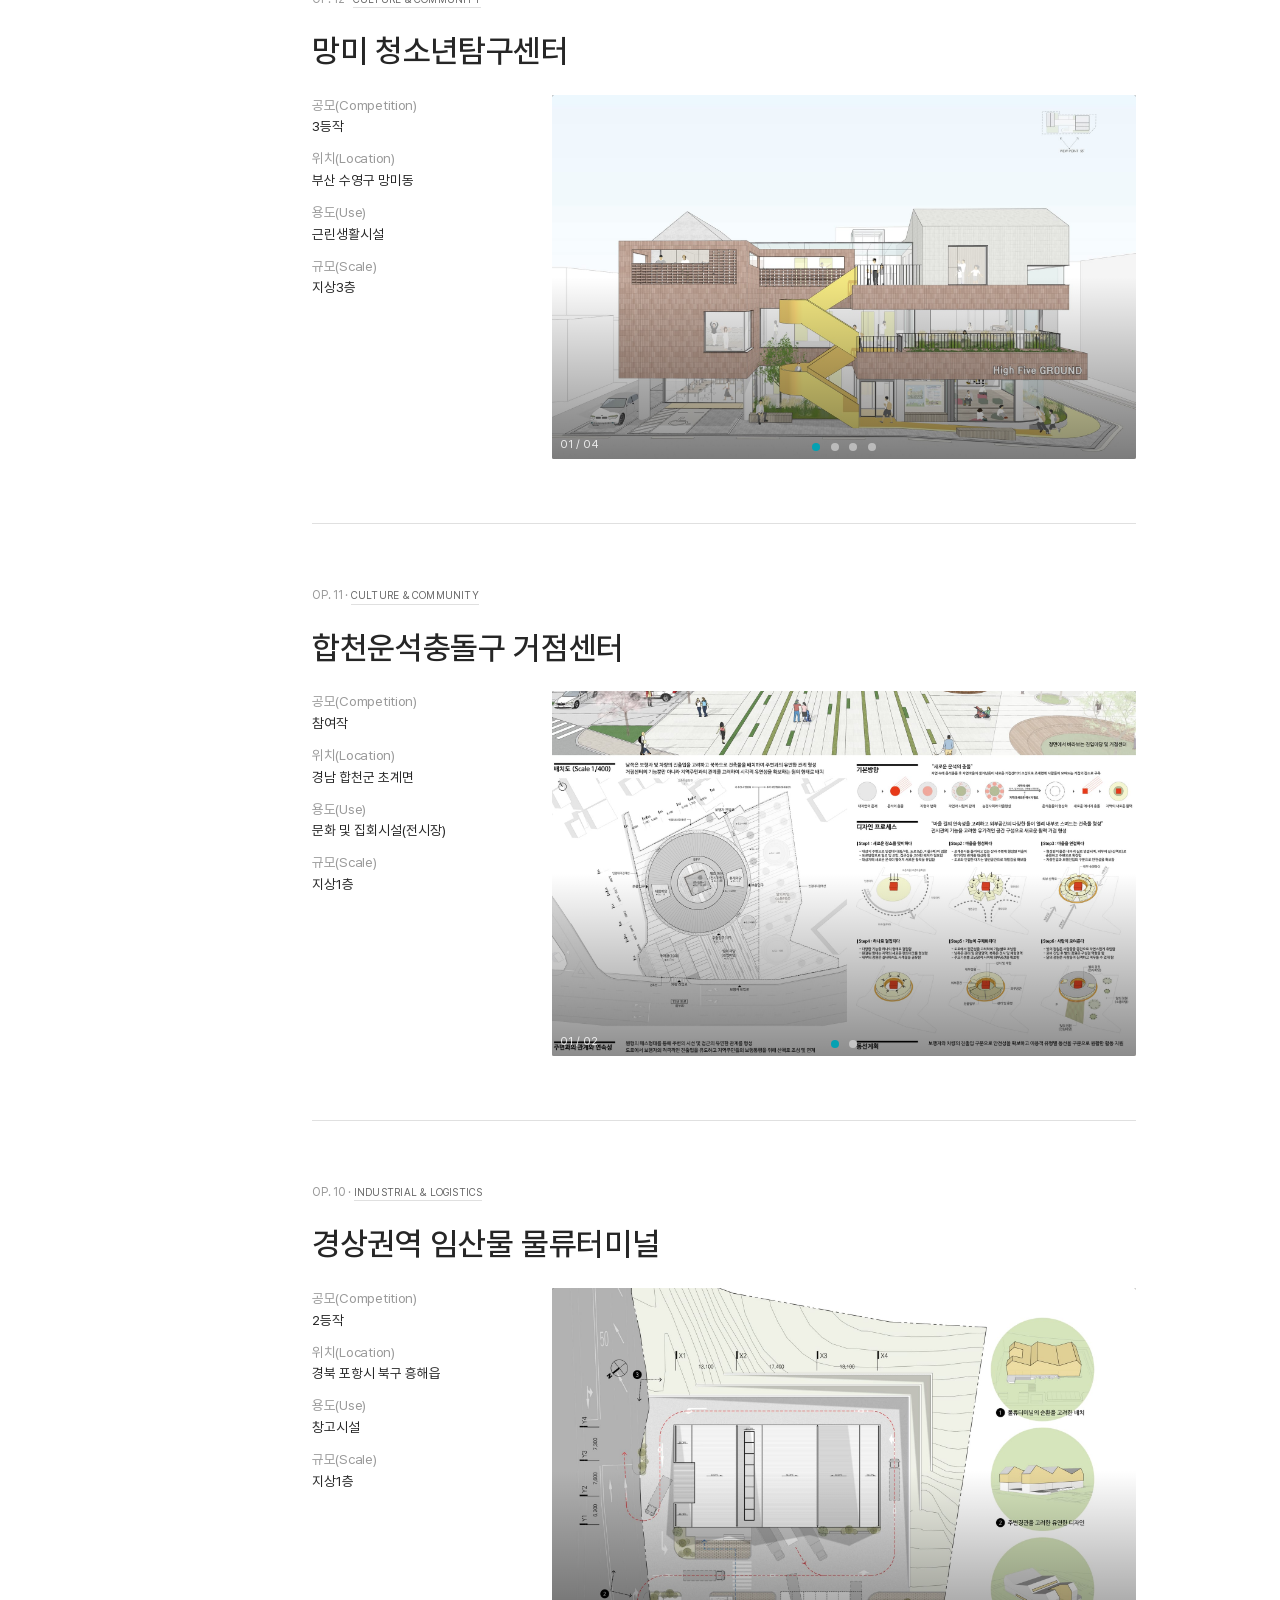
==== commit c72a1011: "카카오톡·전화 바로 상담 버튼 추가 — 5개 페이지 오른쪽 아래 고정, 문의 페이지 상단 큰 버튼, JSON-LD contactPoint Co-Authored-By: Claude " ====
--- a/index.html
+++ b/index.html
@@ -22,9 +22,15 @@
   <meta name="twitter:description" content="부산 건축사사무소 오오에이건축사사무소(OOA Architects)의 설계공모 수상작과 프로젝트." />
   <meta name="twitter:image" content="https://www.ooa-architects.com/images/brand/og-cover.jpg" />
 
-  <link rel="icon" type="image/png" sizes="32x32" href="favicon-32x32.png" />
-  <link rel="icon" type="image/png" sizes="16x16" href="favicon-16x16.png" />
-  <link rel="apple-touch-icon" sizes="180x180" href="apple-touch-icon.png" />
+  <link rel="icon" href="favicon.ico" sizes="16x16 32x32 48x48" />
+  <link rel="icon" type="image/png" sizes="512x512" href="favicon-ooa-20261109-512.png" />
+  <link rel="icon" type="image/png" sizes="192x192" href="favicon-ooa-20261109-192.png" />
+  <link rel="icon" type="image/png" sizes="96x96" href="favicon-ooa-20261109-96.png" />
+  <link rel="icon" type="image/png" sizes="48x48" href="favicon-ooa-20261109-48.png" />
+  <link rel="icon" type="image/png" sizes="32x32" href="favicon-ooa-20261109-32.png" />
+  <link rel="icon" type="image/png" sizes="16x16" href="favicon-ooa-20261109-16.png" />
+  <link rel="apple-touch-icon" sizes="180x180" href="apple-touch-icon-ooa-20261109.png" />
+  <link rel="manifest" href="site-ooa-20261109.webmanifest" />
 
   <link rel="stylesheet" href="css/style.css" />
 
@@ -48,7 +54,15 @@
       "addressRegion": "부산광역시",
       "addressCountry": "KR"
     },
-    "sameAs": ["https://www.instagram.com/ooa.studio", "https://blog.naver.com/ooa_architects"]
+    "contactPoint": [{
+      "@type": "ContactPoint",
+      "contactType": "customer service",
+      "telephone": "+82-507-1354-4505",
+      "url": "https://pf.kakao.com/_xjDpQn/chat",
+      "areaServed": "KR",
+      "availableLanguage": ["Korean"]
+    }],
+    "sameAs": ["https://www.instagram.com/ooa.studio", "https://blog.naver.com/ooa_architects", "https://pf.kakao.com/_xjDpQn"]
   }
   </script>
 </head>
@@ -1727,6 +1741,22 @@
     </main>
   </div>
 
+  <!-- 상담 바로가기 (오른쪽 아래 고정) -->
+  <nav class="consult-float" aria-label="상담 바로가기">
+    <a class="consult-btn consult-btn--kakao" href="https://pf.kakao.com/_xjDpQn/chat" target="_blank" rel="noopener" aria-label="카카오톡 상담 (새 창)">
+      <svg class="consult-icon" viewBox="0 0 24 24" aria-hidden="true" focusable="false"><path fill="currentColor" d="M12 3C6.48 3 2 6.54 2 10.9c0 2.82 1.87 5.29 4.69 6.69-.15.53-.97 3.38-1 3.6 0 0-.02.17.09.24.11.06.24.01.24.01.32-.04 3.7-2.42 4.28-2.83.55.08 1.12.12 1.7.12 5.52 0 10-3.54 10-7.9S17.52 3 12 3z"/></svg>
+      <span>카카오톡 상담</span>
+    </a>
+    <a class="consult-btn consult-btn--tel consult-only-mobile" href="tel:+82-507-1354-4505" aria-label="전화 상담 0507-1354-4505">
+      <svg class="consult-icon" viewBox="0 0 24 24" aria-hidden="true" focusable="false"><path fill="currentColor" d="M6.62 10.79a15.05 15.05 0 0 0 6.59 6.59l2.2-2.2a1 1 0 0 1 1.02-.24c1.12.37 2.33.57 3.57.57a1 1 0 0 1 1 1V20a1 1 0 0 1-1 1C10.61 21 3 13.39 3 4a1 1 0 0 1 1-1h3.5a1 1 0 0 1 1 1c0 1.25.2 2.45.57 3.57a1 1 0 0 1-.25 1.02l-2.2 2.2z"/></svg>
+      <span>전화 상담</span>
+    </a>
+    <a class="consult-btn consult-btn--tel consult-only-desktop" href="contact.html" aria-label="전화 상담 0507-1354-4505, 문의 페이지로 이동">
+      <svg class="consult-icon" viewBox="0 0 24 24" aria-hidden="true" focusable="false"><path fill="currentColor" d="M6.62 10.79a15.05 15.05 0 0 0 6.59 6.59l2.2-2.2a1 1 0 0 1 1.02-.24c1.12.37 2.33.57 3.57.57a1 1 0 0 1 1 1V20a1 1 0 0 1-1 1C10.61 21 3 13.39 3 4a1 1 0 0 1 1-1h3.5a1 1 0 0 1 1 1c0 1.25.2 2.45.57 3.57a1 1 0 0 1-.25 1.02l-2.2 2.2z"/></svg>
+      <span>0507-1354-4505</span>
+    </a>
+  </nav>
+
   <script src="js/main.js"></script>
 </body>
 </html>
--- a/css/style.css
+++ b/css/style.css
@@ -1118,3 +1118,103 @@
   outline: 2px solid var(--c-teal);
   outline-offset: 2px;
 }
+
+/* ---------- 상담 바로가기 (오른쪽 아래 고정 버튼, 2026-11-09) ---------- */
+.consult-float {
+  position: fixed;
+  right: max(var(--space-2), env(safe-area-inset-right));
+  bottom: max(var(--space-2), env(safe-area-inset-bottom));
+  z-index: 90; /* 사이드바(100)·모바일 메뉴 버튼(200)·인트로(999)보다 아래 */
+  display: flex;
+  flex-direction: column;
+  align-items: flex-end;
+  gap: 0.5rem;
+}
+
+.consult-btn {
+  display: inline-flex;
+  align-items: center;
+  gap: 0.5rem;
+  min-height: 48px;
+  padding: 0 1.1rem 0 0.95rem;
+  border-radius: 999px;
+  font-family: var(--font-sans);
+  font-size: 0.9375rem;
+  font-weight: 500;
+  line-height: 1;
+  letter-spacing: -0.01em;
+  text-decoration: none;
+  white-space: nowrap;
+  box-shadow: 0 2px 10px rgba(0, 0, 0, 0.16);
+  transition: transform 0.15s ease, box-shadow 0.15s ease;
+}
+
+.consult-btn:hover {
+  transform: translateY(-1px);
+  box-shadow: 0 4px 14px rgba(0, 0, 0, 0.2);
+}
+
+.consult-icon {
+  width: 1.25rem;
+  height: 1.25rem;
+  flex: none;
+}
+
+.consult-btn--kakao,
+.consult-btn--kakao:hover {
+  background-color: #fee500;
+  color: #191919;
+}
+
+.consult-btn--tel,
+.consult-btn--tel:hover {
+  background-color: #191919;
+  color: #ffffff;
+}
+
+.consult-only-mobile { display: none; }
+
+@media (max-width: 767px) {
+  .consult-only-mobile { display: inline-flex; }
+  .consult-only-desktop { display: none; }
+  .consult-btn { min-height: 52px; font-size: 1rem; }
+  /* 고정 버튼이 본문·푸터 마지막 줄을 가리지 않도록 아래 여백 확보 */
+  .page-content { padding-bottom: 9.5rem; }
+}
+
+@media (min-width: 768px) {
+  /* 데스크톱: 푸터 끝이 버튼 뒤로 숨지 않게 */
+  .page-content { padding-bottom: 6rem; }
+}
+
+@media print {
+  .consult-float { display: none; }
+}
+
+/* ---------- 문의 페이지 상단 큰 상담 버튼 ---------- */
+.consult-hero {
+  display: grid;
+  grid-template-columns: 1fr;
+  gap: 0.75rem;
+  margin-top: var(--space-3);
+}
+
+@media (min-width: 640px) {
+  .consult-hero { grid-template-columns: 1fr 1fr; }
+}
+
+.consult-hero .consult-btn {
+  justify-content: center;
+  min-height: 60px;
+  font-size: 1.0625rem;
+  border-radius: 6px;
+  box-shadow: none;
+}
+
+.consult-hero .consult-btn:hover { box-shadow: none; }
+
+.consult-hero .consult-btn small {
+  font-size: 0.875rem;
+  font-weight: 400;
+  opacity: 0.75;
+}
